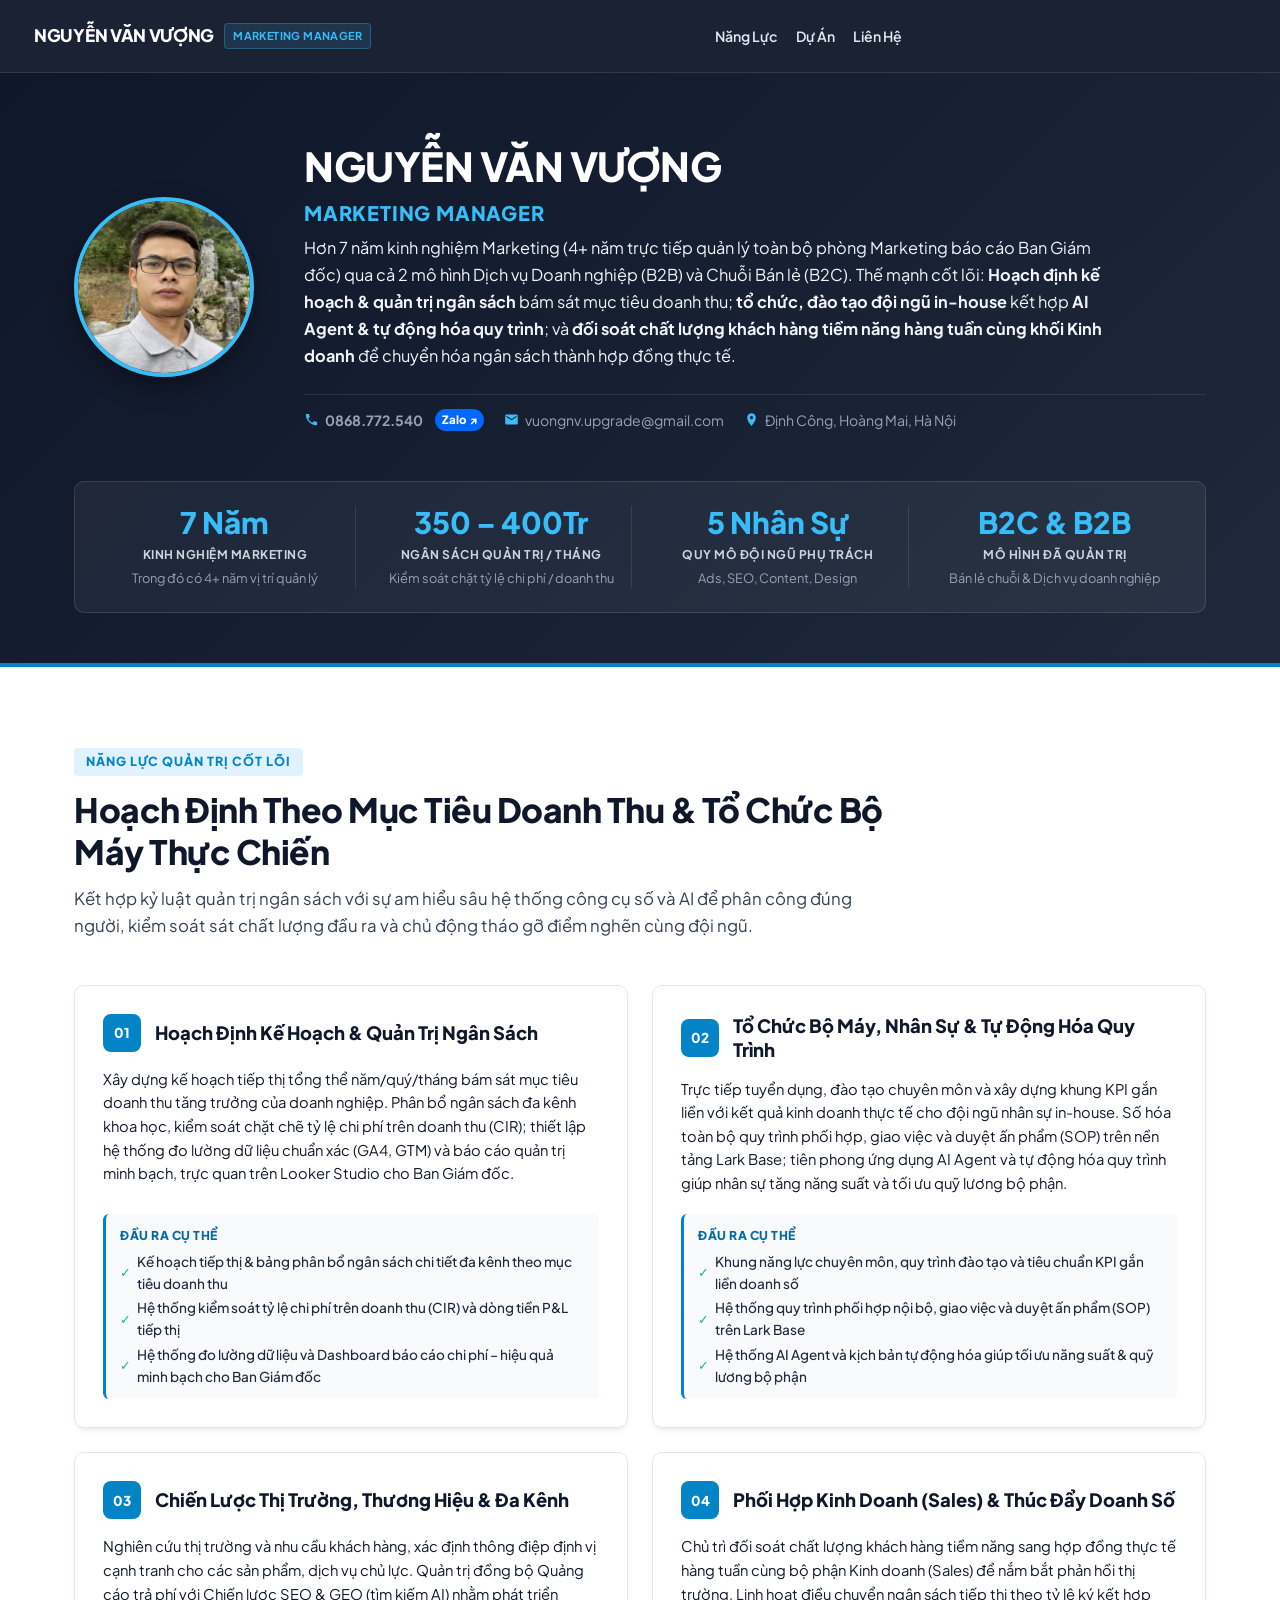
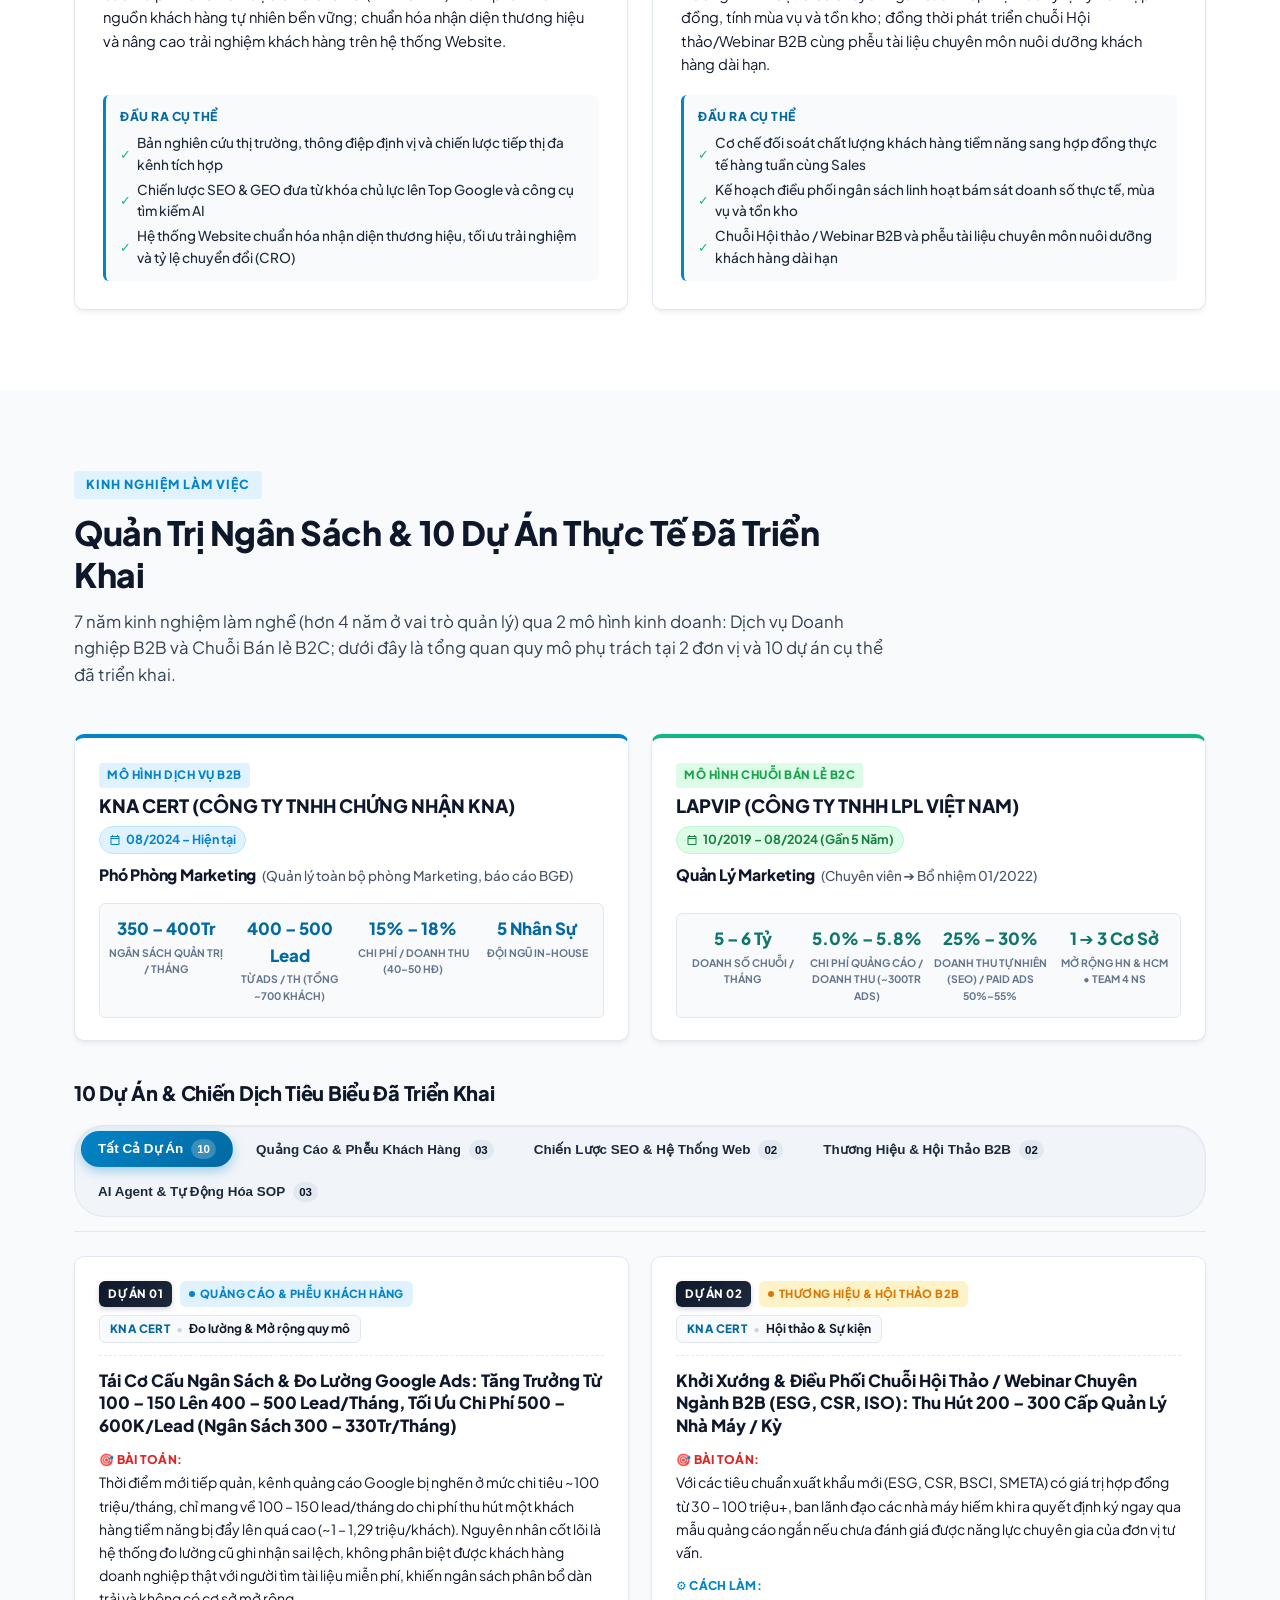
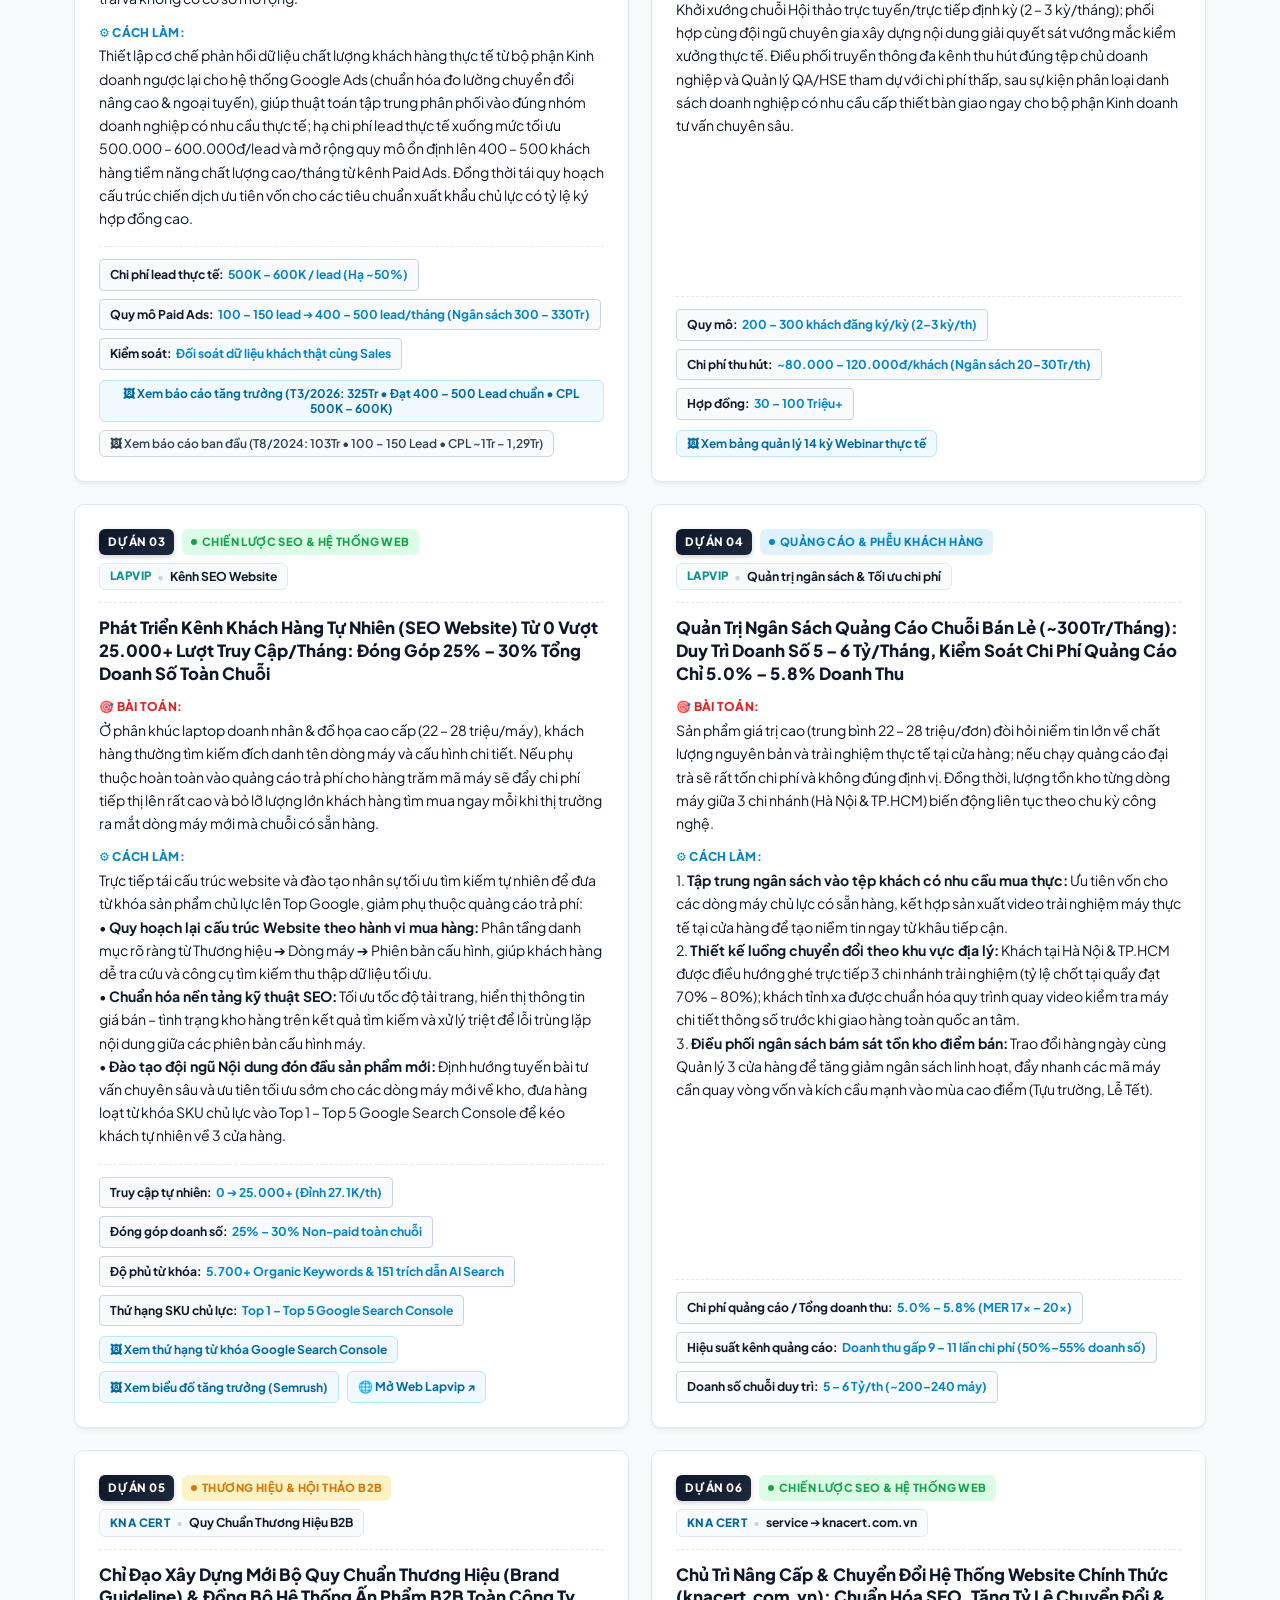
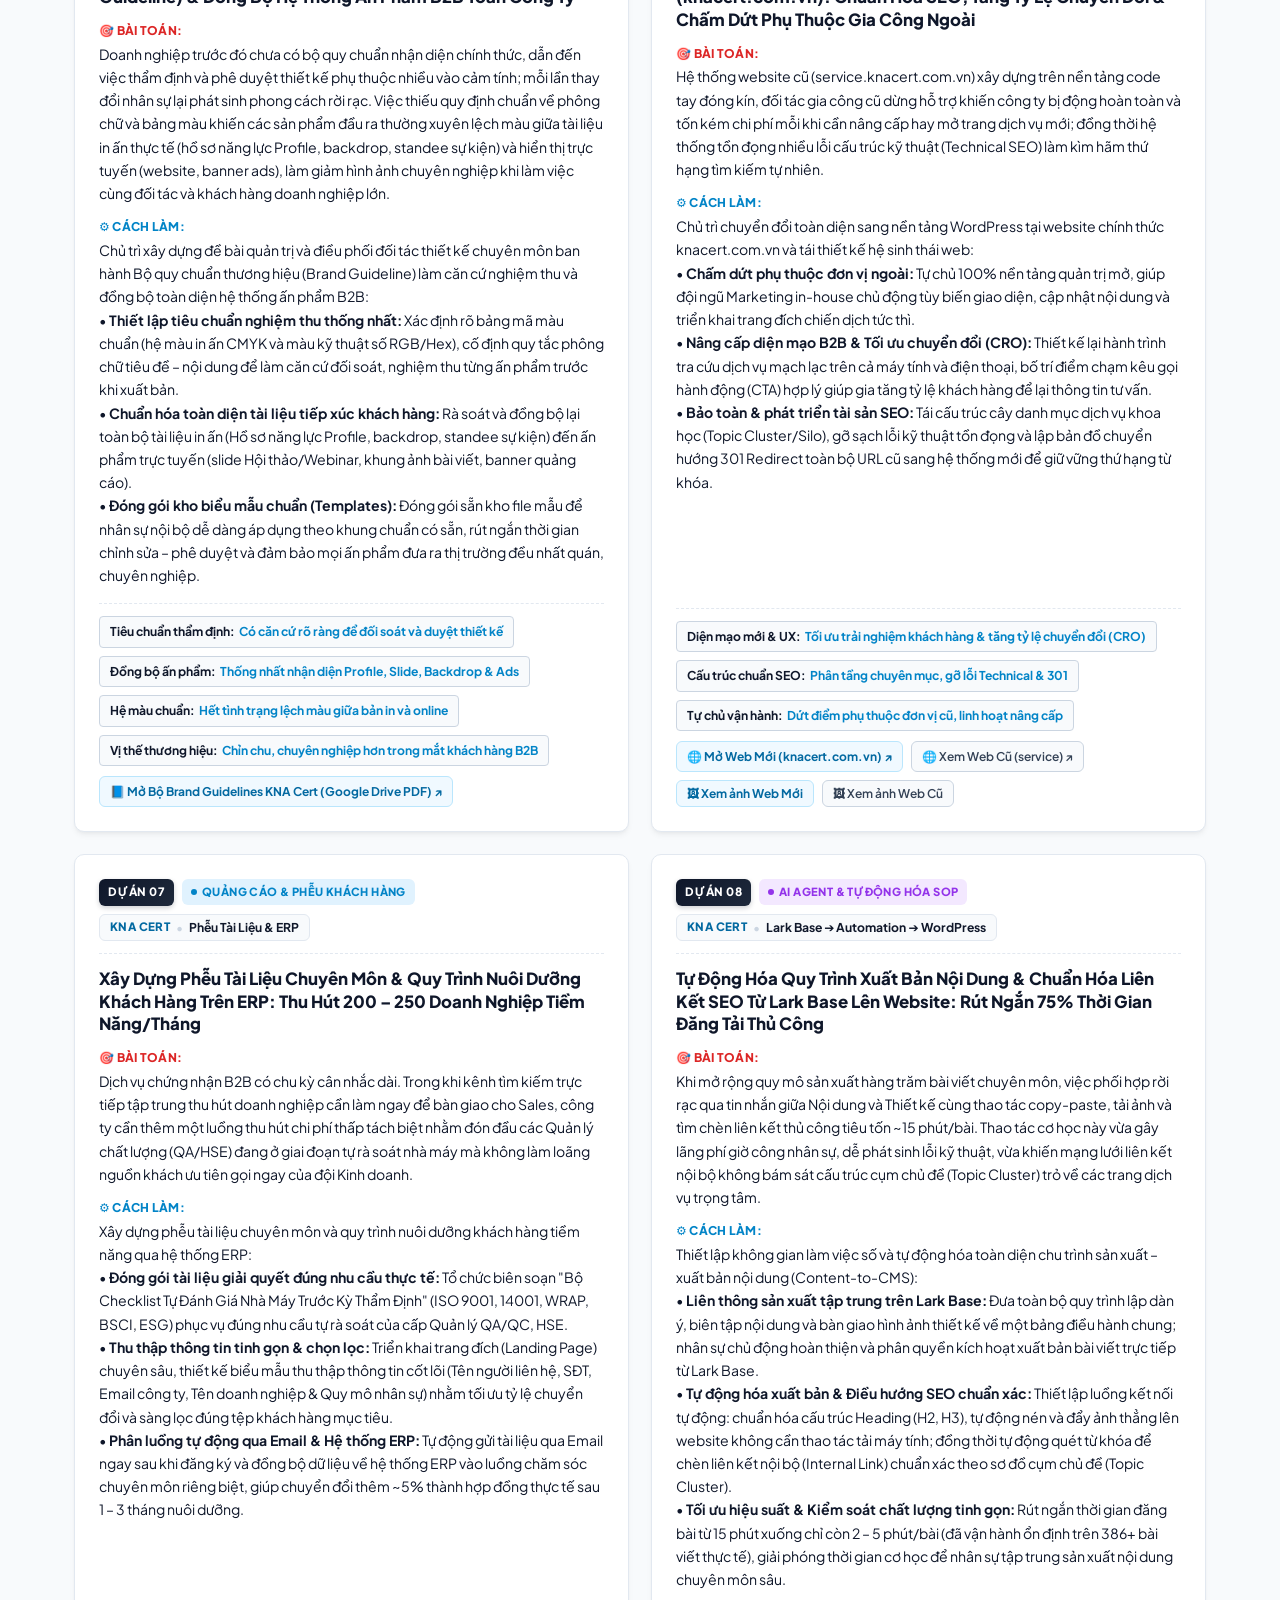
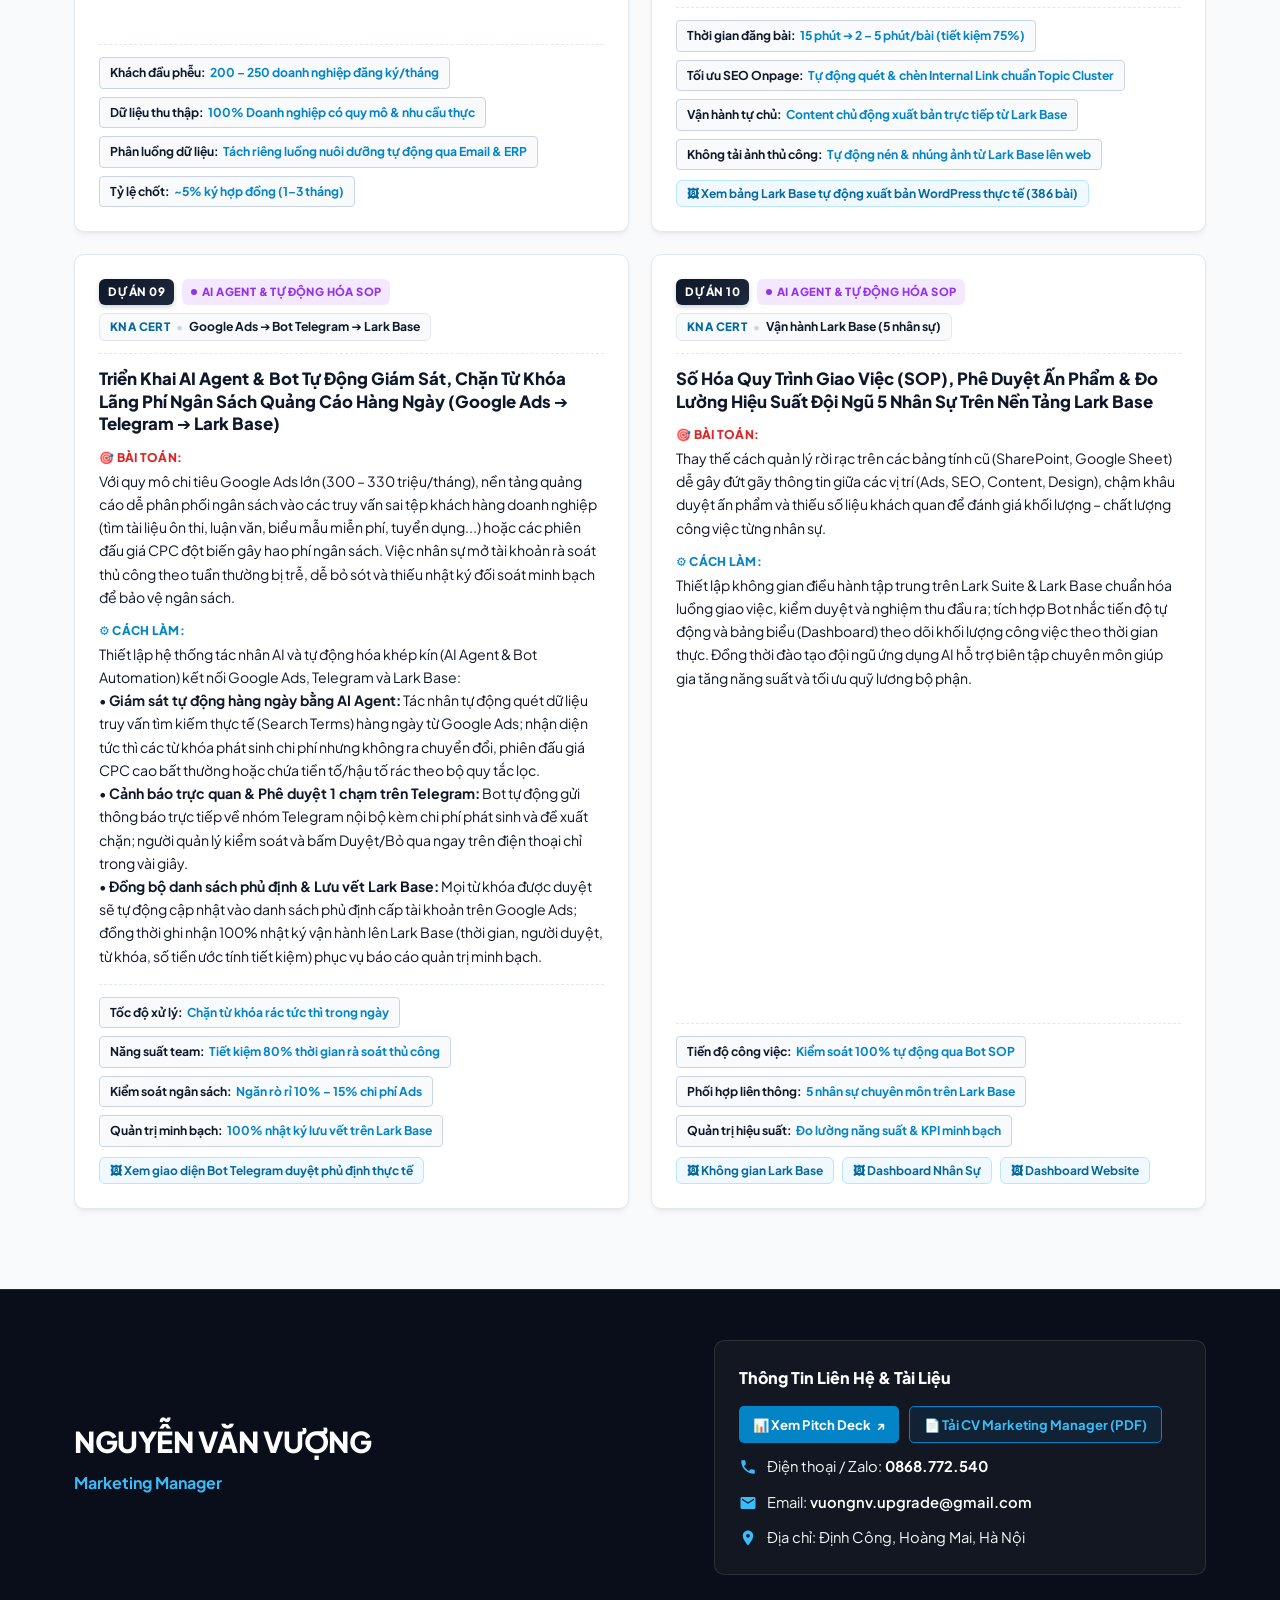
==== index.html @ a3417c71 "refactor: tinh gon 2 the doanh nghiep KNA va LAPVIP, chi giu lai cac chi so P&L noi bat" ====
<!DOCTYPE html>
<html lang="vi">
<head>
    <meta charset="UTF-8">
    <meta name="viewport" content="width=device-width, initial-scale=1.0">
    <title>Nguyễn Văn Vượng - Portfolio Marketing Manager</title>
    <meta name="description" content="Portfolio Marketing Manager Nguyễn Văn Vượng - Hơn 7 năm kinh nghiệm (4+ năm Quản lý báo cáo Ban Giám đốc), chuyên sâu Hoạch định ngân sách 350–400 triệu/tháng bám sát doanh thu, Tổ chức đội ngũ in-house, Chiến lược đa kênh (Quảng cáo, SEO & GEO) và ứng dụng AI Agent & Tự động hóa vận hành.">
    <!-- Open Graph for Zalo / Social sharing -->
    <meta property="og:title" content="Nguyễn Văn Vượng - Marketing Manager">
    <meta property="og:description" content="Hơn 7 năm kinh nghiệm (4+ năm Quản lý báo cáo Ban Giám đốc), chuyên sâu hoạch định ngân sách 350–400 triệu/tháng bám sát doanh thu, tổ chức đội ngũ in-house, chiến lược đa kênh (Quảng cáo, SEO & GEO) và ứng dụng AI Agent & Tự động hóa vận hành.">
    <meta property="og:type" content="website">
    <meta property="og:url" content="https://vuong974.github.io/portfolio/">
    <meta property="og:image" content="https://vuong974.github.io/portfolio/assets/avatar.jpg">
    <link rel="stylesheet" href="styles.css">
</head>
<body>

    <!-- 0. STICKY NAVBAR -->
    <nav class="navbar">
        <div class="container">
            <div class="nav-brand">
                <a href="#hero" class="brand-name">Nguyễn Văn Vượng</a>
                <span class="brand-badge">Marketing Manager</span>
            </div>

            <ul class="nav-menu" id="navMenu">
                <li><a href="#nang-luc" class="nav-link">Năng Lực</a></li>
                <li><a href="#du-an" class="nav-link">Dự Án</a></li>
                <li><a href="#lien-he" class="nav-link">Liên Hệ</a></li>
            </ul>

            <div class="nav-actions">
                <button class="mobile-toggle" id="mobileToggle" aria-label="Menu">
                    <span>☰</span>
                </button>
            </div>
        </div>
    </nav>

    <!-- 1. HERO & METRICS -->
    <section class="hero" id="hero">
        <div class="container">
            <div class="hero-content">
                <div class="hero-avatar-box">
                    <img src="assets/avatar.jpg" alt="Nguyễn Văn Vượng" class="hero-avatar">
                </div>

                <div class="hero-text">
                    <h1>NGUYỄN VĂN VƯỢNG</h1>
                    <div class="hero-role">Marketing Manager</div>
                    <p class="hero-desc">
                        Hơn 7 năm kinh nghiệm Marketing (4+ năm trực tiếp quản lý toàn bộ phòng Marketing báo cáo Ban Giám đốc) qua cả 2 mô hình Dịch vụ Doanh nghiệp (B2B) và Chuỗi Bán lẻ (B2C). Thế mạnh cốt lõi: <strong>Hoạch định kế hoạch &amp; quản trị ngân sách</strong> bám sát mục tiêu doanh thu; <strong>tổ chức, đào tạo đội ngũ in-house</strong> kết hợp <strong>AI Agent &amp; tự động hóa quy trình</strong>; và <strong>đối soát chất lượng khách hàng tiềm năng hàng tuần cùng khối Kinh doanh</strong> để chuyển hóa ngân sách thành hợp đồng thực tế.
                    </p>


                    <div class="hero-contact-inline">
                        <div class="hero-contact-item">
                            <svg viewBox="0 0 24 24"><path d="M6.62 10.79c1.44 2.83 3.76 5.14 6.59 6.59l2.2-2.2c.27-.27.67-.36 1.02-.24 1.12.37 2.33.57 3.57.57.55 0 1 .45 1 1V20c0 .55-.45 1-1 1-9.39 0-17-7.61-17-17 0-.55.45-1 1-1h3.5c.55 0 1 .45 1 1 0 1.25.2 2.45.57 3.57.11.35.03.74-.25 1.02l-2.2 2.2z"/></svg>
                            <a href="tel:0868772540" style="color:inherit; text-decoration:none;"><strong>0868.772.540</strong></a>
                            <a href="https://zalo.me/0868772540" target="_blank" class="zalo-pill">Zalo ↗</a>
                        </div>
                        <div class="hero-contact-item">
                            <svg viewBox="0 0 24 24"><path d="M20 4H4c-1.1 0-1.99.9-1.99 2L2 18c0 1.1.9 2 2 2h16c1.1 0 2-.9 2-2V6c0-1.1-.9-2-2-2zm0 4l-8 5-8-5V6l8 5 8-5v2z"/></svg>
                            <a href="mailto:vuongnv.upgrade@gmail.com" style="color:inherit; text-decoration:none;">vuongnv.upgrade@gmail.com</a>
                        </div>
                        <div class="hero-contact-item">
                            <svg viewBox="0 0 24 24"><path d="M12 2C8.13 2 5 5.13 5 9c0 5.25 7 13 7 13s7-7.75 7-13c0-3.87-3.13-7-7-7zm0 9.5c-1.38 0-2.5-1.12-2.5-2.5s1.12-2.5 2.5-2.5 2.5 1.12 2.5 2.5-1.12 2.5-2.5 2.5z"/></svg>
                            <span>Định Công, Hoàng Mai, Hà Nội</span>
                        </div>
                    </div>
                </div>
            </div>

            <!-- METRICS BANNER -->
            <div class="metrics-banner">
                <div class="metric-card">
                    <div class="metric-number">7 Năm</div>
                    <div class="metric-label">Kinh Nghiệm Marketing</div>
                    <div class="metric-desc">Trong đó có 4+ năm vị trí quản lý</div>
                </div>
                <div class="metric-card">
                    <div class="metric-number">350 – 400Tr</div>
                    <div class="metric-label">Ngân Sách Quản Trị / Tháng</div>
                    <div class="metric-desc">Kiểm soát chặt tỷ lệ chi phí / doanh thu</div>
                </div>
                <div class="metric-card">
                    <div class="metric-number">5 Nhân Sự</div>
                    <div class="metric-label">Quy Mô Đội Ngũ Phụ Trách</div>
                    <div class="metric-desc">Ads, SEO, Content, Design</div>
                </div>
                <div class="metric-card">
                    <div class="metric-number">B2C & B2B</div>
                    <div class="metric-label">Mô Hình Đã Quản Trị</div>
                    <div class="metric-desc">Bán lẻ chuỗi & Dịch vụ doanh nghiệp</div>
                </div>
            </div>
        </div>
    </section>

<!-- 2. NĂNG LỰC QUẢN TRỊ CỐT LÕI -->
    <section class="section section-white" id="nang-luc">
        <div class="container">
            <div class="section-header text-left">
                <span class="section-tag">Năng Lực Quản Trị Cốt Lõi</span>
                <h2 class="section-title">Hoạch Định Theo Mục Tiêu Doanh Thu &amp; Tổ Chức Bộ Máy Thực Chiến</h2>
                <p class="section-subtitle">
                    Kết hợp kỷ luật quản trị ngân sách với sự am hiểu sâu hệ thống công cụ số và AI để phân công đúng người, kiểm soát sát chất lượng đầu ra và chủ động tháo gỡ điểm nghẽn cùng đội ngũ.
                </p>
            </div>

            <div class="skills-grid">
                <!-- Card 01 -->
                <div class="skill-card">
                    <div class="skill-card-header">
                        <div class="skill-card-badge">01</div>
                        <div class="skill-card-title">Hoạch Định Kế Hoạch &amp; Quản Trị Ngân Sách</div>
                    </div>
                    <div class="skill-card-body">
                        Xây dựng kế hoạch tiếp thị tổng thể năm/quý/tháng bám sát mục tiêu doanh thu tăng trưởng của doanh nghiệp. Phân bổ ngân sách đa kênh khoa học, kiểm soát chặt chẽ tỷ lệ chi phí trên doanh thu (CIR); thiết lập hệ thống đo lường dữ liệu chuẩn xác (GA4, GTM) và báo cáo quản trị minh bạch, trực quan trên Looker Studio cho Ban Giám đốc.
                    </div>
                    <div class="skill-deliverables">
                        <div class="skill-deliv-title">Đầu ra cụ thể</div>
                        <ul class="skill-deliv-items">
                            <li>Kế hoạch tiếp thị &amp; bảng phân bổ ngân sách chi tiết đa kênh theo mục tiêu doanh thu</li>
                            <li>Hệ thống kiểm soát tỷ lệ chi phí trên doanh thu (CIR) và dòng tiền P&amp;L tiếp thị</li>
                            <li>Hệ thống đo lường dữ liệu và Dashboard báo cáo chi phí – hiệu quả minh bạch cho Ban Giám đốc</li>
                        </ul>
                    </div>
                </div>

                <!-- Card 02 -->
                <div class="skill-card">
                    <div class="skill-card-header">
                        <div class="skill-card-badge">02</div>
                        <div class="skill-card-title">Tổ Chức Bộ Máy, Nhân Sự &amp; Tự Động Hóa Quy Trình</div>
                    </div>
                    <div class="skill-card-body">
                        Trực tiếp tuyển dụng, đào tạo chuyên môn và xây dựng khung KPI gắn liền với kết quả kinh doanh thực tế cho đội ngũ nhân sự in-house. Số hóa toàn bộ quy trình phối hợp, giao việc và duyệt ấn phẩm (SOP) trên nền tảng Lark Base; tiên phong ứng dụng AI Agent và tự động hóa quy trình giúp nhân sự tăng năng suất và tối ưu quỹ lương bộ phận.
                    </div>
                    <div class="skill-deliverables">
                        <div class="skill-deliv-title">Đầu ra cụ thể</div>
                        <ul class="skill-deliv-items">
                            <li>Khung năng lực chuyên môn, quy trình đào tạo và tiêu chuẩn KPI gắn liền doanh số</li>
                            <li>Hệ thống quy trình phối hợp nội bộ, giao việc và duyệt ấn phẩm (SOP) trên Lark Base</li>
                            <li>Hệ thống AI Agent và kịch bản tự động hóa giúp tối ưu năng suất &amp; quỹ lương bộ phận</li>
                        </ul>
                    </div>
                </div>

                <!-- Card 03 -->
                <div class="skill-card">
                    <div class="skill-card-header">
                        <div class="skill-card-badge">03</div>
                        <div class="skill-card-title">Chiến Lược Thị Trường, Thương Hiệu &amp; Đa Kênh</div>
                    </div>
                    <div class="skill-card-body">
                        Nghiên cứu thị trường và nhu cầu khách hàng, xác định thông điệp định vị cạnh tranh cho các sản phẩm, dịch vụ chủ lực. Quản trị đồng bộ Quảng cáo trả phí với Chiến lược SEO &amp; GEO (tìm kiếm AI) nhằm phát triển nguồn khách hàng tự nhiên bền vững; chuẩn hóa nhận diện thương hiệu và nâng cao trải nghiệm khách hàng trên hệ thống Website.
                    </div>
                    <div class="skill-deliverables">
                        <div class="skill-deliv-title">Đầu ra cụ thể</div>
                        <ul class="skill-deliv-items">
                            <li>Bản nghiên cứu thị trường, thông điệp định vị và chiến lược tiếp thị đa kênh tích hợp</li>
                            <li>Chiến lược SEO &amp; GEO đưa từ khóa chủ lực lên Top Google và công cụ tìm kiếm AI</li>
                            <li>Hệ thống Website chuẩn hóa nhận diện thương hiệu, tối ưu trải nghiệm và tỷ lệ chuyển đổi (CRO)</li>
                        </ul>
                    </div>
                </div>

                <!-- Card 04 -->
                <div class="skill-card">
                    <div class="skill-card-header">
                        <div class="skill-card-badge">04</div>
                        <div class="skill-card-title">Phối Hợp Kinh Doanh (Sales) &amp; Thúc Đẩy Doanh Số</div>
                    </div>
                    <div class="skill-card-body">
                        Chủ trì đối soát chất lượng khách hàng tiềm năng sang hợp đồng thực tế hàng tuần cùng bộ phận Kinh doanh (Sales) để nắm bắt phản hồi thị trường. Linh hoạt điều chuyển ngân sách tiếp thị theo tỷ lệ ký kết hợp đồng, tính mùa vụ và tồn kho; đồng thời phát triển chuỗi Hội thảo/Webinar B2B cùng phễu tài liệu chuyên môn nuôi dưỡng khách hàng dài hạn.
                    </div>
                    <div class="skill-deliverables">
                        <div class="skill-deliv-title">Đầu ra cụ thể</div>
                        <ul class="skill-deliv-items">
                            <li>Cơ chế đối soát chất lượng khách hàng tiềm năng sang hợp đồng thực tế hàng tuần cùng Sales</li>
                            <li>Kế hoạch điều phối ngân sách linh hoạt bám sát doanh số thực tế, mùa vụ và tồn kho</li>
                            <li>Chuỗi Hội thảo / Webinar B2B và phễu tài liệu chuyên môn nuôi dưỡng khách hàng dài hạn</li>
                        </ul>
                    </div>
                </div>
            </div>
        </div>
    </section>

    <!-- 3. QUẢN TRỊ NGÂN SÁCH & 10 DỰ ÁN THỰC TẾ ĐÃ TRIỂN KHAI -->
    <section class="section" id="du-an">
        <div class="container">
            <div class="section-header">
                <span class="section-tag">Kinh Nghiệm Làm Việc</span>
                <h2 class="section-title">Quản Trị Ngân Sách & 10 Dự Án Thực Tế Đã Triển Khai</h2>
                <p class="section-subtitle">
                    7 năm kinh nghiệm làm nghề (hơn 4 năm ở vai trò quản lý) qua 2 mô hình kinh doanh: Dịch vụ Doanh nghiệp B2B và Chuỗi Bán lẻ B2C; dưới đây là tổng quan quy mô phụ trách tại 2 đơn vị và 10 dự án cụ thể đã triển khai.
                </p>
            </div>

            <!-- ================= LỚP 1: TỔNG QUAN 2 DOANH NGHIỆP ================= -->
            <div class="company-overview-grid">
<!-- THẺ CÔNG TY 1: KNA CERT -->
                <div class="company-card">
                    <div class="company-card-header">
                        <span class="company-badge">Mô hình Dịch vụ B2B</span>
                        <h3 class="company-name">KNA CERT (CÔNG TY TNHH CHỨNG NHẬN KNA)</h3>
                        <div class="company-role-bar">
                            <span class="company-time-badge">
                                <svg viewBox="0 0 24 24" fill="currentColor"><path d="M19 4h-1V2h-2v2H8V2H6v2H5c-1.11 0-1.99.9-1.99 2L3 20a2 2 0 002 2h14c1.1 0 2-.9 2-2V6c0-1.1-.9-2-2-2zm0 16H5V10h14v10zm0-12H5V6h14v2z"/></svg>
                                08/2024 – Hiện tại
                            </span>
                            <div class="company-role-info">
                                <span class="company-role-title">Phó Phòng Marketing</span>
                                <span class="company-role-note">(Quản lý toàn bộ phòng Marketing, báo cáo BGĐ)</span>
                            </div>
                        </div>
                    </div>
                    <div class="company-pnl-grid">
                        <div class="company-pnl-box">
                            <div class="company-pnl-val">350 – 400Tr</div>
                            <div class="company-pnl-lbl">Ngân Sách Quản Trị / Tháng</div>
                        </div>
                        <div class="company-pnl-box">
                            <div class="company-pnl-val">400 – 500 Lead</div>
                            <div class="company-pnl-lbl">Từ Ads / Th (Tổng ~700 Khách)</div>
                        </div>
                        <div class="company-pnl-box">
                            <div class="company-pnl-val">15% – 18%</div>
                            <div class="company-pnl-lbl">Chi Phí / Doanh Thu (40–50 HĐ)</div>
                        </div>
                        <div class="company-pnl-box">
                            <div class="company-pnl-val">5 Nhân Sự</div>
                            <div class="company-pnl-lbl">Đội Ngũ In-house</div>
                        </div>
                    </div>
                </div>

<!-- THẺ CÔNG TY 2: LAPVIP -->
                <div class="company-card">
                    <div class="company-card-header">
                        <span class="company-badge green">Mô hình Chuỗi Bán Lẻ B2C</span>
                        <h3 class="company-name">LAPVIP (CÔNG TY TNHH LPL VIỆT NAM)</h3>
                        <div class="company-role-bar">
                            <span class="company-time-badge green">
                                <svg viewBox="0 0 24 24" fill="currentColor"><path d="M19 4h-1V2h-2v2H8V2H6v2H5c-1.11 0-1.99.9-1.99 2L3 20a2 2 0 002 2h14c1.1 0 2-.9 2-2V6c0-1.1-.9-2-2-2zm0 16H5V10h14v10zm0-12H5V6h14v2z"/></svg>
                                10/2019 – 08/2024 (Gần 5 Năm)
                            </span>
                            <div class="company-role-info">
                                <span class="company-role-title">Quản Lý Marketing</span>
                                <span class="company-role-note">(Chuyên viên ➔ Bổ nhiệm 01/2022)</span>
                            </div>
                        </div>
                    </div>
                    <div class="company-pnl-grid">
                        <div class="company-pnl-box">
                            <div class="company-pnl-val">5 – 6 Tỷ</div>
                            <div class="company-pnl-lbl">Doanh Số Chuỗi / Tháng</div>
                        </div>
                        <div class="company-pnl-box">
                            <div class="company-pnl-val">5.0% – 5.8%</div>
                            <div class="company-pnl-lbl">Chi Phí Quảng Cáo / Doanh Thu (~300Tr Ads)</div>
                        </div>
                        <div class="company-pnl-box">
                            <div class="company-pnl-val">25% – 30%</div>
                            <div class="company-pnl-lbl">Doanh Thu Tự Nhiên (SEO) / Paid Ads 50%–55%</div>
                        </div>
                        <div class="company-pnl-box">
                            <div class="company-pnl-val">1 ➔ 3 Cơ Sở</div>
                            <div class="company-pnl-lbl">Mở Rộng HN &amp; HCM • Team 4 NS</div>
                        </div>
                    </div>
                </div>
                        </div>

            <!-- ================= LỚP 2: DANH MỤC 10 DỰ ÁN THỰC TẾ ================= -->
            <div class="projects-container">
<div class="projects-header-bar">
                    <h3 class="projects-subheading">10 Dự Án &amp; Chiến Dịch Tiêu Biểu Đã Triển Khai</h3>
                    <div class="project-filters">
                        <button class="proj-filter-btn active" data-filter="all">
                            <span class="filter-label">Tất Cả Dự Án</span>
                            <span class="filter-count">10</span>
                        </button>
                        <button class="proj-filter-btn" data-filter="paid-ads">
                            <span class="filter-label">Quảng Cáo &amp; Phễu Khách Hàng</span>
                            <span class="filter-count">03</span>
                        </button>
                        <button class="proj-filter-btn" data-filter="seo-geo">
                            <span class="filter-label">Chiến Lược SEO &amp; Hệ Thống Web</span>
                            <span class="filter-count">02</span>
                        </button>
                        <button class="proj-filter-btn" data-filter="brand-events">
                            <span class="filter-label">Thương Hiệu &amp; Hội Thảo B2B</span>
                            <span class="filter-count">02</span>
                        </button>
                        <button class="proj-filter-btn" data-filter="martech-ai">
                            <span class="filter-label">AI Agent &amp; Tự Động Hóa SOP</span>
                            <span class="filter-count">03</span>
                        </button>
                    </div>
                </div>

                <div class="projects-grid">
                    <!-- DỰ ÁN 01 -->
                    <!-- DỰ ÁN 01 -->
                    <div class="project-card" data-category="paid-ads">
                        <div>
                            <div class="project-meta-row">
                                <div class="project-meta-left">
                                    <span class="project-num-badge">DỰ ÁN 01</span>
                                    <span class="project-category-pill pill-paid">Quảng Cáo &amp; Phễu Khách Hàng</span>
                                </div>
                                <div class="project-scope-badge">
                                    <span class="scope-company company-kna">KNA CERT</span>
                                    <span class="scope-divider">•</span>
                                    <span class="scope-desc">Đo lường &amp; Mở rộng quy mô</span>
                                </div>
                            </div>
                            <div class="project-title">Tái Cơ Cấu Ngân Sách &amp; Đo Lường Google Ads: Tăng Trưởng Từ 100 – 150 Lên 400 – 500 Lead/Tháng, Tối Ưu Chi Phí 500 – 600K/Lead (Ngân Sách 300 – 330Tr/Tháng)</div>
                            <div class="project-body-blocks">
                                <div class="project-block-item">
                                    <span class="project-block-label ch">🎯 Bài toán:</span>
                                    <span>Thời điểm mới tiếp quản, kênh quảng cáo Google bị nghẽn ở mức chi tiêu ~100 triệu/tháng, chỉ mang về 100 – 150 lead/tháng do chi phí thu hút một khách hàng tiềm năng bị đẩy lên quá cao (~1 – 1,29 triệu/khách). Nguyên nhân cốt lõi là hệ thống đo lường cũ ghi nhận sai lệch, không phân biệt được khách hàng doanh nghiệp thật với người tìm tài liệu miễn phí, khiến ngân sách phân bổ dàn trải và không có cơ sở mở rộng.</span>
                                </div>
                                <div class="project-block-item">
                                    <span class="project-block-label ac">⚙️ Cách làm:</span>
                                    <span>Thiết lập cơ chế phản hồi dữ liệu chất lượng khách hàng thực tế từ bộ phận Kinh doanh ngược lại cho hệ thống Google Ads (chuẩn hóa đo lường chuyển đổi nâng cao &amp; ngoại tuyến), giúp thuật toán tập trung phân phối vào đúng nhóm doanh nghiệp có nhu cầu thực tế; hạ chi phí lead thực tế xuống mức tối ưu 500.000 – 600.000đ/lead và mở rộng quy mô ổn định lên 400 – 500 khách hàng tiềm năng chất lượng cao/tháng từ kênh Paid Ads. Đồng thời tái quy hoạch cấu trúc chiến dịch ưu tiên vốn cho các tiêu chuẩn xuất khẩu chủ lực có tỷ lệ ký hợp đồng cao.</span>
                                </div>
                            </div>
                        </div>
                        <div>
                            <div class="project-metrics-row">
                                <div class="proj-metric-chip">Chi phí lead thực tế: <strong>500K – 600K / lead (Hạ ~50%)</strong></div>
                                <div class="proj-metric-chip">Quy mô Paid Ads: <strong>100 – 150 lead ➔ 400 – 500 lead/tháng (Ngân sách 300 – 330Tr)</strong></div>
                                <div class="proj-metric-chip">Kiểm soát: <strong>Đối soát dữ liệu khách thật cùng Sales</strong></div>
                            </div>
                            <div class="project-proof-row">
                                <button type="button" class="proj-proof-btn" data-lightbox-src="assets/google-ads-kna-after.png" data-lightbox-caption="Báo cáo Google Ads KNA Cert sau tối ưu (Tháng 3/2026): Chi tiêu 325 Tr đ, mang lại 400 – 500 lead chất lượng cao đã đối soát cùng Sales, chi phí lead thực tế tối ưu 500.000 – 600.000 đ">
                                    🖼 Xem báo cáo tăng trưởng (T3/2026: 325Tr • Đạt 400 – 500 Lead chuẩn • CPL 500K – 600K)
                                </button>
                                <button type="button" class="proj-proof-btn" data-lightbox-src="assets/google-ads-kna-before.png" data-lightbox-caption="Báo cáo Google Ads KNA Cert thời điểm tiếp quản (Tháng 8/2024): Chi tiêu 103 Tr đ, chỉ đạt 100 – 150 lead/tháng, CPL bị đẩy lên ~1 – 1,29 Tr đ" style="background:#f8fafc; border-color:#cbd5e1; color:#334155; font-weight:600;">
                                    🖼 Xem báo cáo ban đầu (T8/2024: 103Tr • 100 – 150 Lead • CPL ~1Tr – 1,29Tr)
                                </button>
                            </div>
                        </div>
                    </div>

                    <!-- DỰ ÁN 02 -->
                    <!-- DỰ ÁN 02 -->
                                        <div class="project-card" data-category="brand-events">
                                            <div>
                                                <div class="project-meta-row">
                                                    <div class="project-meta-left">
                                                        <span class="project-num-badge">DỰ ÁN 02</span>
                                                        <span class="project-category-pill pill-brand">Thương Hiệu &amp; Hội Thảo B2B</span>
                                                    </div>
                                                    <div class="project-scope-badge">
                                                        <span class="scope-company company-kna">KNA CERT</span>
                                                        <span class="scope-divider">•</span>
                                                        <span class="scope-desc">Hội thảo &amp; Sự kiện</span>
                                                    </div>
                                                </div>
                                                <div class="project-title">Khởi Xướng &amp; Điều Phối Chuỗi Hội Thảo / Webinar Chuyên Ngành B2B (ESG, CSR, ISO): Thu Hút 200 – 300 Cấp Quản Lý Nhà Máy / Kỳ</div>
                                                <div class="project-body-blocks">
                                                    <div class="project-block-item">
                                                        <span class="project-block-label ch">🎯 Bài toán:</span>
                                                        <span>Với các tiêu chuẩn xuất khẩu mới (ESG, CSR, BSCI, SMETA) có giá trị hợp đồng từ 30 – 100 triệu+, ban lãnh đạo các nhà máy hiếm khi ra quyết định ký ngay qua mẫu quảng cáo ngắn nếu chưa đánh giá được năng lực chuyên gia của đơn vị tư vấn.</span>
                                                    </div>
                                                    <div class="project-block-item">
                                                        <span class="project-block-label ac">⚙️ Cách làm:</span>
                                                        <span>Khởi xướng chuỗi Hội thảo trực tuyến/trực tiếp định kỳ (2 – 3 kỳ/tháng); phối hợp cùng đội ngũ chuyên gia xây dựng nội dung giải quyết sát vướng mắc kiểm xưởng thực tế. Điều phối truyền thông đa kênh thu hút đúng tệp chủ doanh nghiệp và Quản lý QA/HSE tham dự với chi phí thấp, sau sự kiện phân loại danh sách doanh nghiệp có nhu cầu cấp thiết bàn giao ngay cho bộ phận Kinh doanh tư vấn chuyên sâu.</span>
                                                    </div>
                                                </div>
                                            </div>
                                            <div>
                                                <div class="project-metrics-row">
                                                    <div class="proj-metric-chip">Quy mô: <strong>200 – 300 khách đăng ký/kỳ (2–3 kỳ/th)</strong></div>
                                                    <div class="proj-metric-chip">Chi phí thu hút: <strong>~80.000 – 120.000đ/khách (Ngân sách 20–30Tr/th)</strong></div>
                                                    <div class="proj-metric-chip">Hợp đồng: <strong>30 – 100 Triệu+</strong></div>
                                                </div>
                                                <div class="project-proof-row">
                                                    <button type="button" class="proj-proof-btn" data-lightbox-src="assets/lark-workspace-webinar.png" data-lightbox-caption="Bảng quản lý 14 kỳ Webinar B2B thực tế trên Lark Base (Webinar Master)">
                                                        🖼 Xem bảng quản lý 14 kỳ Webinar thực tế
                                                    </button>
                                                </div>
                                            </div>
                                        </div>

                    <!-- DỰ ÁN 03 -->
                    <!-- DỰ ÁN 03 -->
                                        <div class="project-card" data-category="seo-geo">
                                            <div>
                                                <div class="project-meta-row">
                                                    <div class="project-meta-left">
                                                        <span class="project-num-badge">DỰ ÁN 03</span>
                                                        <span class="project-category-pill pill-seo">Chiến Lược SEO &amp; Hệ Thống Web</span>
                                                    </div>
                                                    <div class="project-scope-badge">
                                                        <span class="scope-company company-lapvip">LAPVIP</span>
                                                        <span class="scope-divider">•</span>
                                                        <span class="scope-desc">Kênh SEO Website</span>
                                                    </div>
                                                </div>
                                                <div class="project-title">Phát Triển Kênh Khách Hàng Tự Nhiên (SEO Website) Từ 0 Vượt 25.000+ Lượt Truy Cập/Tháng: Đóng Góp 25% – 30% Tổng Doanh Số Toàn Chuỗi</div>
                                                <div class="project-body-blocks">
                                                    <div class="project-block-item">
                                                        <span class="project-block-label ch">🎯 Bài toán:</span>
                                                        <span>Ở phân khúc laptop doanh nhân &amp; đồ họa cao cấp (22 – 28 triệu/máy), khách hàng thường tìm kiếm đích danh tên dòng máy và cấu hình chi tiết. Nếu phụ thuộc hoàn toàn vào quảng cáo trả phí cho hàng trăm mã máy sẽ đẩy chi phí tiếp thị lên rất cao và bỏ lỡ lượng lớn khách hàng tìm mua ngay mỗi khi thị trường ra mắt dòng máy mới mà chuỗi có sẵn hàng.</span>
                                                    </div>
                                                    <div class="project-block-item">
                                                        <span class="project-block-label ac">⚙️ Cách làm:</span>
                                                        <span>Trực tiếp tái cấu trúc website và đào tạo nhân sự tối ưu tìm kiếm tự nhiên để đưa từ khóa sản phẩm chủ lực lên Top Google, giảm phụ thuộc quảng cáo trả phí:
                                                        <br>• <strong>Quy hoạch lại cấu trúc Website theo hành vi mua hàng:</strong> Phân tầng danh mục rõ ràng từ Thương hiệu ➔ Dòng máy ➔ Phiên bản cấu hình, giúp khách hàng dễ tra cứu và công cụ tìm kiếm thu thập dữ liệu tối ưu.
                                                        <br>• <strong>Chuẩn hóa nền tảng kỹ thuật SEO:</strong> Tối ưu tốc độ tải trang, hiển thị thông tin giá bán – tình trạng kho hàng trên kết quả tìm kiếm và xử lý triệt để lỗi trùng lặp nội dung giữa các phiên bản cấu hình máy.
                                                        <br>• <strong>Đào tạo đội ngũ Nội dung đón đầu sản phẩm mới:</strong> Định hướng tuyến bài tư vấn chuyên sâu và ưu tiên tối ưu sớm cho các dòng máy mới về kho, đưa hàng loạt từ khóa SKU chủ lực vào Top 1 – Top 5 Google Search Console để kéo khách tự nhiên về 3 cửa hàng.</span>
                                                    </div>
                                                </div>
                                            </div>
                                            <div>
                                                <div class="project-metrics-row">
                                                    <div class="proj-metric-chip">Truy cập tự nhiên: <strong>0 ➔ 25.000+ (Đỉnh 27.1K/th)</strong></div>
                                                    <div class="proj-metric-chip">Đóng góp doanh số: <strong>25% – 30% Non-paid toàn chuỗi</strong></div>
                                                    <div class="proj-metric-chip">Độ phủ từ khóa: <strong>5.700+ Organic Keywords &amp; 151 trích dẫn AI Search</strong></div>
                                                    <div class="proj-metric-chip">Thứ hạng SKU chủ lực: <strong>Top 1 – Top 5 Google Search Console</strong></div>
                                                </div>
                                                <div class="project-proof-row">
                                                    <button type="button" class="proj-proof-btn" data-lightbox-src="assets/seo-lapvip-gsc.png" data-lightbox-caption="Báo cáo Google Search Console lapvip.vn: Thứ hạng Top 1 Brand Lapvip (9.3K clicks, CTR 74.8%) và Top 1 – Top 5 các dòng máy chủ lực (Razer Blade, Dell Precision, Samsung, Lenovo)">
                                                        🖼 Xem thứ hạng từ khóa Google Search Console
                                                    </button>
                                                    <button type="button" class="proj-proof-btn" data-lightbox-src="assets/seo-lapvip-semrush.png" data-lightbox-caption="Báo cáo Semrush All-time lapvip.vn: Tăng trưởng Organic Traffic từ số 0 lên đỉnh ~27.1K/tháng, 5.700+ từ khóa tự nhiên và 151 lượt trích dẫn AI Search">
                                                        🖼 Xem biểu đồ tăng trưởng (Semrush)
                                                    </button>
                                                    <a href="https://lapvip.vn/" target="_blank" rel="noopener" class="proj-proof-btn">
                                                        🌐 Mở Web Lapvip ↗
                                                    </a>
                                                </div>
                                            </div>
                                        </div>

                    <!-- DỰ ÁN 04 -->
                    <div class="project-card" data-category="paid-ads">
                                            <div>
                                                <div class="project-meta-row">
                                                    <div class="project-meta-left">
                                                        <span class="project-num-badge">DỰ ÁN 04</span>
                                                        <span class="project-category-pill pill-paid">Quảng Cáo &amp; Phễu Khách Hàng</span>
                                                    </div>
                                                    <div class="project-scope-badge">
                                                        <span class="scope-company company-lapvip">LAPVIP</span>
                                                        <span class="scope-divider">•</span>
                                                        <span class="scope-desc">Quản trị ngân sách &amp; Tối ưu chi phí</span>
                                                    </div>
                                                </div>
                                                <div class="project-title">Quản Trị Ngân Sách Quảng Cáo Chuỗi Bán Lẻ (~300Tr/Tháng): Duy Trì Doanh Số 5 – 6 Tỷ/Tháng, Kiểm Soát Chi Phí Quảng Cáo Chỉ 5.0% – 5.8% Doanh Thu</div>
                                                <div class="project-body-blocks">
                                                    <div class="project-block-item">
                                                        <span class="project-block-label ch">🎯 Bài toán:</span>
                                                        <span>Sản phẩm giá trị cao (trung bình 22 – 28 triệu/đơn) đòi hỏi niềm tin lớn về chất lượng nguyên bản và trải nghiệm thực tế tại cửa hàng; nếu chạy quảng cáo đại trà sẽ rất tốn chi phí và không đúng định vị. Đồng thời, lượng tồn kho từng dòng máy giữa 3 chi nhánh (Hà Nội &amp; TP.HCM) biến động liên tục theo chu kỳ công nghệ.</span>
                                                    </div>
                                                    <div class="project-block-item">
                                                        <span class="project-block-label ac">⚙️ Cách làm:</span>
                                                        <span>
                                                            1. <strong>Tập trung ngân sách vào tệp khách có nhu cầu mua thực:</strong> Ưu tiên vốn cho các dòng máy chủ lực có sẵn hàng, kết hợp sản xuất video trải nghiệm máy thực tế tại cửa hàng để tạo niềm tin ngay từ khâu tiếp cận.<br>
                                                            2. <strong>Thiết kế luồng chuyển đổi theo khu vực địa lý:</strong> Khách tại Hà Nội &amp; TP.HCM được điều hướng ghé trực tiếp 3 chi nhánh trải nghiệm (tỷ lệ chốt tại quầy đạt 70% – 80%); khách tỉnh xa được chuẩn hóa quy trình quay video kiểm tra máy chi tiết thông số trước khi giao hàng toàn quốc an tâm.<br>
                                                            3. <strong>Điều phối ngân sách bám sát tồn kho điểm bán:</strong> Trao đổi hàng ngày cùng Quản lý 3 cửa hàng để tăng giảm ngân sách linh hoạt, đẩy nhanh các mã máy cần quay vòng vốn và kích cầu mạnh vào mùa cao điểm (Tựu trường, Lễ Tết).
                                                        </span>
                                                    </div>
                                                </div>
                                            </div>
                                            <div class="project-metrics-row">
                                                <div class="proj-metric-chip">Chi phí quảng cáo / Tổng doanh thu: <strong>5.0% – 5.8% (MER 17x – 20x)</strong></div>
                                                <div class="proj-metric-chip">Hiệu suất kênh quảng cáo: <strong>Doanh thu gấp 9 – 11 lần chi phí (50%–55% doanh số)</strong></div>
                                                <div class="proj-metric-chip">Doanh số chuỗi duy trì: <strong>5 – 6 Tỷ/th (~200–240 máy)</strong></div>
                                            </div>
                                        </div>

                    <!-- DỰ ÁN 05 -->
                    <div class="project-card" data-category="brand-events">
                                            <div>
                                                <div class="project-meta-row">
                                                    <div class="project-meta-left">
                                                        <span class="project-num-badge">DỰ ÁN 05</span>
                                                        <span class="project-category-pill pill-brand">Thương Hiệu &amp; Hội Thảo B2B</span>
                                                    </div>
                                                    <div class="project-scope-badge">
                                                        <span class="scope-company company-kna">KNA CERT</span>
                                                        <span class="scope-divider">•</span>
                                                        <span class="scope-desc">Quy Chuẩn Thương Hiệu B2B</span>
                                                    </div>
                                                </div>
                                                <div class="project-title">Chỉ Đạo Xây Dựng Mới Bộ Quy Chuẩn Thương Hiệu (Brand Guideline) &amp; Đồng Bộ Hệ Thống Ấn Phẩm B2B Toàn Công Ty</div>
                                                <div class="project-body-blocks">
                                                    <div class="project-block-item">
                                                        <span class="project-block-label ch">🎯 Bài toán:</span>
                                                        <span>Doanh nghiệp trước đó chưa có bộ quy chuẩn nhận diện chính thức, dẫn đến việc thẩm định và phê duyệt thiết kế phụ thuộc nhiều vào cảm tính; mỗi lần thay đổi nhân sự lại phát sinh phong cách rời rạc. Việc thiếu quy định chuẩn về phông chữ và bảng màu khiến các sản phẩm đầu ra thường xuyên lệch màu giữa tài liệu in ấn thực tế (hồ sơ năng lực Profile, backdrop, standee sự kiện) và hiển thị trực tuyến (website, banner ads), làm giảm hình ảnh chuyên nghiệp khi làm việc cùng đối tác và khách hàng doanh nghiệp lớn.</span>
                                                    </div>
                                                    <div class="project-block-item">
                                                        <span class="project-block-label ac">⚙️ Cách làm:</span>
                                                        <span>Chủ trì xây dựng đề bài quản trị và điều phối đối tác thiết kế chuyên môn ban hành Bộ quy chuẩn thương hiệu (Brand Guideline) làm căn cứ nghiệm thu và đồng bộ toàn diện hệ thống ấn phẩm B2B:
                                                        <br>• <strong>Thiết lập tiêu chuẩn nghiệm thu thống nhất:</strong> Xác định rõ bảng mã màu chuẩn (hệ màu in ấn CMYK và màu kỹ thuật số RGB/Hex), cố định quy tắc phông chữ tiêu đề – nội dung để làm căn cứ đối soát, nghiệm thu từng ấn phẩm trước khi xuất bản.
                                                        <br>• <strong>Chuẩn hóa toàn diện tài liệu tiếp xúc khách hàng:</strong> Rà soát và đồng bộ lại toàn bộ tài liệu in ấn (Hồ sơ năng lực Profile, backdrop, standee sự kiện) đến ấn phẩm trực tuyến (slide Hội thảo/Webinar, khung ảnh bài viết, banner quảng cáo).
                                                        <br>• <strong>Đóng gói kho biểu mẫu chuẩn (Templates):</strong> Đóng gói sẵn kho file mẫu để nhân sự nội bộ dễ dàng áp dụng theo khung chuẩn có sẵn, rút ngắn thời gian chỉnh sửa – phê duyệt và đảm bảo mọi ấn phẩm đưa ra thị trường đều nhất quán, chuyên nghiệp.</span>
                                                    </div>
                                                </div>
                                            </div>
                                            <div>
                                                <div class="project-metrics-row">
                                                    <div class="proj-metric-chip">Tiêu chuẩn thẩm định: <strong>Có căn cứ rõ ràng để đối soát và duyệt thiết kế</strong></div>
                                                    <div class="proj-metric-chip">Đồng bộ ấn phẩm: <strong>Thống nhất nhận diện Profile, Slide, Backdrop &amp; Ads</strong></div>
                                                    <div class="proj-metric-chip">Hệ màu chuẩn: <strong>Hết tình trạng lệch màu giữa bản in và online</strong></div>
                                                    <div class="proj-metric-chip">Vị thế thương hiệu: <strong>Chỉn chu, chuyên nghiệp hơn trong mắt khách hàng B2B</strong></div>
                                                </div>
                                                <div class="project-proof-row">
                                                    <a href="https://drive.google.com/file/d/1i758-ZRrPiaOScOJ_0ER_gYrpDM1UXJw/view?usp=sharing" target="_blank" rel="noopener" class="proj-proof-btn">
                                                        📘 Mở Bộ Brand Guidelines KNA Cert (Google Drive PDF) ↗
                                                    </a>
                                                </div>
                                            </div>
                                        </div>

                    <!-- DỰ ÁN 06 -->
                    <!-- DỰ ÁN 06 -->
                    <div class="project-card" data-category="seo-geo">
                        <div>
                            <div class="project-meta-row">
                                <div class="project-meta-left">
                                    <span class="project-num-badge">DỰ ÁN 06</span>
                                    <span class="project-category-pill pill-seo">Chiến Lược SEO &amp; Hệ Thống Web</span>
                                </div>
                                <div class="project-scope-badge">
                                    <span class="scope-company company-kna">KNA CERT</span>
                                    <span class="scope-divider">•</span>
                                    <span class="scope-desc">service ➔ knacert.com.vn</span>
                                </div>
                            </div>
                            <div class="project-title">Chủ Trì Nâng Cấp &amp; Chuyển Đổi Hệ Thống Website Chính Thức (knacert.com.vn): Chuẩn Hóa SEO, Tăng Tỷ Lệ Chuyển Đổi &amp; Chấm Dứt Phụ Thuộc Gia Công Ngoài</div>
                            <div class="project-body-blocks">
                                <div class="project-block-item">
                                    <span class="project-block-label ch">🎯 Bài toán:</span>
                                    <span>Hệ thống website cũ (service.knacert.com.vn) xây dựng trên nền tảng code tay đóng kín, đối tác gia công cũ dừng hỗ trợ khiến công ty bị động hoàn toàn và tốn kém chi phí mỗi khi cần nâng cấp hay mở trang dịch vụ mới; đồng thời hệ thống tồn đọng nhiều lỗi cấu trúc kỹ thuật (Technical SEO) làm kìm hãm thứ hạng tìm kiếm tự nhiên.</span>
                                </div>
                                <div class="project-block-item">
                                    <span class="project-block-label ac">⚙️ Cách làm:</span>
                                    <span>Chủ trì chuyển đổi toàn diện sang nền tảng WordPress tại website chính thức knacert.com.vn và tái thiết kế hệ sinh thái web:
                                    <br>• <strong>Chấm dứt phụ thuộc đơn vị ngoài:</strong> Tự chủ 100% nền tảng quản trị mở, giúp đội ngũ Marketing in-house chủ động tùy biến giao diện, cập nhật nội dung và triển khai trang đích chiến dịch tức thì.
                                    <br>• <strong>Nâng cấp diện mạo B2B &amp; Tối ưu chuyển đổi (CRO):</strong> Thiết kế lại hành trình tra cứu dịch vụ mạch lạc trên cả máy tính và điện thoại, bố trí điểm chạm kêu gọi hành động (CTA) hợp lý giúp gia tăng tỷ lệ khách hàng để lại thông tin tư vấn.
                                    <br>• <strong>Bảo toàn &amp; phát triển tài sản SEO:</strong> Tái cấu trúc cây danh mục dịch vụ khoa học (Topic Cluster/Silo), gỡ sạch lỗi kỹ thuật tồn đọng và lập bản đồ chuyển hướng 301 Redirect toàn bộ URL cũ sang hệ thống mới để giữ vững thứ hạng từ khóa.</span>
                                </div>
                            </div>
                        </div>
                        <div>
                            <div class="project-metrics-row">
                                <div class="proj-metric-chip">Diện mạo mới &amp; UX: <strong>Tối ưu trải nghiệm khách hàng &amp; tăng tỷ lệ chuyển đổi (CRO)</strong></div>
                                <div class="proj-metric-chip">Cấu trúc chuẩn SEO: <strong>Phân tầng chuyên mục, gỡ lỗi Technical &amp; 301</strong></div>
                                <div class="proj-metric-chip">Tự chủ vận hành: <strong>Dứt điểm phụ thuộc đơn vị cũ, linh hoạt nâng cấp</strong></div>
                            </div>
                            <div class="project-proof-row">
                                <a href="https://knacert.com.vn/" target="_blank" rel="noopener" class="proj-proof-btn">
                                    🌐 Mở Web Mới (knacert.com.vn) ↗
                                </a>
                                <a href="https://service.knacert.com.vn/" target="_blank" rel="noopener" class="proj-proof-btn" style="background:#f8fafc; border-color:#cbd5e1; color:#334155; font-weight:600;">
                                    🌐 Xem Web Cũ (service) ↗
                                </a>
                                <button type="button" class="proj-proof-btn" data-lightbox-src="assets/kna-web-new.png" data-lightbox-caption="Giao diện Website chính thức knacert.com.vn sau khi làm mới và chuyển đổi sang WordPress chuẩn SEO">
                                    🖼 Xem ảnh Web Mới
                                </button>
                                <button type="button" class="proj-proof-btn" data-lightbox-src="assets/kna-web-old.png" data-lightbox-caption="Giao diện Website cũ tại service.knacert.com.vn (hệ thống code tay cũ trước khi chuyển đổi)" style="background:#f8fafc; border-color:#cbd5e1; color:#334155; font-weight:600;">
                                    🖼 Xem ảnh Web Cũ
                                </button>
                            </div>
                        </div>
                    </div>

                    <!-- DỰ ÁN 07 -->
                    <!-- DỰ ÁN 07 -->
                                        <div class="project-card" data-category="paid-ads">
                                            <div>
                                                <div class="project-meta-row">
                                                    <div class="project-meta-left">
                                                        <span class="project-num-badge">DỰ ÁN 07</span>
                                                        <span class="project-category-pill pill-paid">Quảng Cáo &amp; Phễu Khách Hàng</span>
                                                    </div>
                                                    <div class="project-scope-badge">
                                                        <span class="scope-company company-kna">KNA CERT</span>
                                                        <span class="scope-divider">•</span>
                                                        <span class="scope-desc">Phễu Tài Liệu &amp; ERP</span>
                                                    </div>
                                                </div>
                                                <div class="project-title">Xây Dựng Phễu Tài Liệu Chuyên Môn &amp; Quy Trình Nuôi Dưỡng Khách Hàng Trên ERP: Thu Hút 200 – 250 Doanh Nghiệp Tiềm Năng/Tháng</div>
                                                <div class="project-body-blocks">
                                                    <div class="project-block-item">
                                                        <span class="project-block-label ch">🎯 Bài toán:</span>
                                                        <span>Dịch vụ chứng nhận B2B có chu kỳ cân nhắc dài. Trong khi kênh tìm kiếm trực tiếp tập trung thu hút doanh nghiệp cần làm ngay để bàn giao cho Sales, công ty cần thêm một luồng thu hút chi phí thấp tách biệt nhằm đón đầu các Quản lý chất lượng (QA/HSE) đang ở giai đoạn tự rà soát nhà máy mà không làm loãng nguồn khách ưu tiên gọi ngay của đội Kinh doanh.</span>
                                                    </div>
                                                    <div class="project-block-item">
                                                        <span class="project-block-label ac">⚙️ Cách làm:</span>
                                                        <span>Xây dựng phễu tài liệu chuyên môn và quy trình nuôi dưỡng khách hàng tiềm năng qua hệ thống ERP:
                                                        <br>• <strong>Đóng gói tài liệu giải quyết đúng nhu cầu thực tế:</strong> Tổ chức biên soạn "Bộ Checklist Tự Đánh Giá Nhà Máy Trước Kỳ Thẩm Định" (ISO 9001, 14001, WRAP, BSCI, ESG) phục vụ đúng nhu cầu tự rà soát của cấp Quản lý QA/QC, HSE.
                                                        <br>• <strong>Thu thập thông tin tinh gọn &amp; chọn lọc:</strong> Triển khai trang đích (Landing Page) chuyên sâu, thiết kế biểu mẫu thu thập thông tin cốt lõi (Tên người liên hệ, SĐT, Email công ty, Tên doanh nghiệp &amp; Quy mô nhân sự) nhằm tối ưu tỷ lệ chuyển đổi và sàng lọc đúng tệp khách hàng mục tiêu.
                                                        <br>• <strong>Phân luồng tự động qua Email &amp; Hệ thống ERP:</strong> Tự động gửi tài liệu qua Email ngay sau khi đăng ký và đồng bộ dữ liệu về hệ thống ERP vào luồng chăm sóc chuyên môn riêng biệt, giúp chuyển đổi thêm ~5% thành hợp đồng thực tế sau 1 – 3 tháng nuôi dưỡng.</span>
                                                    </div>
                                                </div>
                                            </div>
                                            <div class="project-metrics-row">
                                                <div class="proj-metric-chip">Khách đầu phễu: <strong>200 – 250 doanh nghiệp đăng ký/tháng</strong></div>
                                                <div class="proj-metric-chip">Dữ liệu thu thập: <strong>100% Doanh nghiệp có quy mô &amp; nhu cầu thực</strong></div>
                                                <div class="proj-metric-chip">Phân luồng dữ liệu: <strong>Tách riêng luồng nuôi dưỡng tự động qua Email &amp; ERP</strong></div>
                                                <div class="proj-metric-chip">Tỷ lệ chốt: <strong>~5% ký hợp đồng (1–3 tháng)</strong></div>
                                            </div>
                                        </div>

                    <!-- DỰ ÁN 08 -->
                    <!-- DỰ ÁN 08 -->
                                        <div class="project-card" data-category="martech-ai">
                                            <div>
                                                <div class="project-meta-row">
                                                    <div class="project-meta-left">
                                                        <span class="project-num-badge">DỰ ÁN 08</span>
                                                        <span class="project-category-pill pill-martech">AI Agent &amp; Tự Động Hóa SOP</span>
                                                    </div>
                                                    <div class="project-scope-badge">
                                                        <span class="scope-company company-kna">KNA CERT</span>
                                                        <span class="scope-divider">•</span>
                                                        <span class="scope-desc">Lark Base ➔ Automation ➔ WordPress</span>
                                                    </div>
                                                </div>
                                                <div class="project-title">Tự Động Hóa Quy Trình Xuất Bản Nội Dung &amp; Chuẩn Hóa Liên Kết SEO Từ Lark Base Lên Website: Rút Ngắn 75% Thời Gian Đăng Tải Thủ Công</div>
                                                <div class="project-body-blocks">
                                                    <div class="project-block-item">
                                                        <span class="project-block-label ch">🎯 Bài toán:</span>
                                                        <span>Khi mở rộng quy mô sản xuất hàng trăm bài viết chuyên môn, việc phối hợp rời rạc qua tin nhắn giữa Nội dung và Thiết kế cùng thao tác copy-paste, tải ảnh và tìm chèn liên kết thủ công tiêu tốn ~15 phút/bài. Thao tác cơ học này vừa gây lãng phí giờ công nhân sự, dễ phát sinh lỗi kỹ thuật, vừa khiến mạng lưới liên kết nội bộ không bám sát cấu trúc cụm chủ đề (Topic Cluster) trỏ về các trang dịch vụ trọng tâm.</span>
                                                    </div>
                                                    <div class="project-block-item">
                                                        <span class="project-block-label ac">⚙️ Cách làm:</span>
                                                        <span>Thiết lập không gian làm việc số và tự động hóa toàn diện chu trình sản xuất – xuất bản nội dung (Content-to-CMS):
                                                        <br>• <strong>Liên thông sản xuất tập trung trên Lark Base:</strong> Đưa toàn bộ quy trình lập dàn ý, biên tập nội dung và bàn giao hình ảnh thiết kế về một bảng điều hành chung; nhân sự chủ động hoàn thiện và phân quyền kích hoạt xuất bản bài viết trực tiếp từ Lark Base.
                                                        <br>• <strong>Tự động hóa xuất bản &amp; Điều hướng SEO chuẩn xác:</strong> Thiết lập luồng kết nối tự động: chuẩn hóa cấu trúc Heading (H2, H3), tự động nén và đẩy ảnh thẳng lên website không cần thao tác tải máy tính; đồng thời tự động quét từ khóa để chèn liên kết nội bộ (Internal Link) chuẩn xác theo sơ đồ cụm chủ đề (Topic Cluster).
                                                        <br>• <strong>Tối ưu hiệu suất &amp; Kiểm soát chất lượng tinh gọn:</strong> Rút ngắn thời gian đăng bài từ 15 phút xuống chỉ còn 2 – 5 phút/bài (đã vận hành ổn định trên 386+ bài viết thực tế), giải phóng thời gian cơ học để nhân sự tập trung sản xuất nội dung chuyên môn sâu.</span>
                                                    </div>
                                                </div>
                                            </div>
                                            <div>
                                                <div class="project-metrics-row">
                                                    <div class="proj-metric-chip">Thời gian đăng bài: <strong>15 phút ➔ 2 – 5 phút/bài (tiết kiệm 75%)</strong></div>
                                                    <div class="proj-metric-chip">Tối ưu SEO Onpage: <strong>Tự động quét &amp; chèn Internal Link chuẩn Topic Cluster</strong></div>
                                                    <div class="proj-metric-chip">Vận hành tự chủ: <strong>Content chủ động xuất bản trực tiếp từ Lark Base</strong></div>
                                                    <div class="proj-metric-chip">Không tải ảnh thủ công: <strong>Tự động nén &amp; nhúng ảnh từ Lark Base lên web</strong></div>
                                                </div>
                                                <div class="project-proof-row">
                                                    <button type="button" class="proj-proof-btn" data-lightbox-src="assets/lark-base-wordpress-cms.png" data-lightbox-caption="Bảng quản lý 386 bài viết trên Lark Base tích hợp các nút bấm tự động hóa xuất bản trực tiếp lên WordPress (Kiểm tra thử, Đăng bản nháp, Xác nhận Publish)">
                                                        🖼 Xem bảng Lark Base tự động xuất bản WordPress thực tế (386 bài)
                                                    </button>
                                                </div>
                                            </div>
                                        </div>

                    <!-- DỰ ÁN 09 -->
                    <!-- DỰ ÁN 09 -->
                    <div class="project-card" data-category="martech-ai">
                        <div>
                            <div class="project-meta-row">
                                <div class="project-meta-left">
                                    <span class="project-num-badge">DỰ ÁN 09</span>
                                    <span class="project-category-pill pill-martech">AI Agent &amp; Tự Động Hóa SOP</span>
                                </div>
                                <div class="project-scope-badge">
                                    <span class="scope-company company-kna">KNA CERT</span>
                                    <span class="scope-divider">•</span>
                                    <span class="scope-desc">Google Ads ➔ Bot Telegram ➔ Lark Base</span>
                                </div>
                            </div>
                            <div class="project-title">Triển Khai AI Agent &amp; Bot Tự Động Giám Sát, Chặn Từ Khóa Lãng Phí Ngân Sách Quảng Cáo Hàng Ngày (Google Ads ➔ Telegram ➔ Lark Base)</div>
                            <div class="project-body-blocks">
                                <div class="project-block-item">
                                    <span class="project-block-label ch">🎯 Bài toán:</span>
                                    <span>Với quy mô chi tiêu Google Ads lớn (300 – 330 triệu/tháng), nền tảng quảng cáo dễ phân phối ngân sách vào các truy vấn sai tệp khách hàng doanh nghiệp (tìm tài liệu ôn thi, luận văn, biểu mẫu miễn phí, tuyển dụng...) hoặc các phiên đấu giá CPC đột biến gây hao phí ngân sách. Việc nhân sự mở tài khoản rà soát thủ công theo tuần thường bị trễ, dễ bỏ sót và thiếu nhật ký đối soát minh bạch để bảo vệ ngân sách.</span>
                                </div>
                                <div class="project-block-item">
                                    <span class="project-block-label ac">⚙️ Cách làm:</span>
                                    <span>Thiết lập hệ thống tác nhân AI và tự động hóa khép kín (AI Agent &amp; Bot Automation) kết nối Google Ads, Telegram và Lark Base:
                                    <br>• <strong>Giám sát tự động hàng ngày bằng AI Agent:</strong> Tác nhân tự động quét dữ liệu truy vấn tìm kiếm thực tế (Search Terms) hàng ngày từ Google Ads; nhận diện tức thì các từ khóa phát sinh chi phí nhưng không ra chuyển đổi, phiên đấu giá CPC cao bất thường hoặc chứa tiền tố/hậu tố rác theo bộ quy tắc lọc.
                                    <br>• <strong>Cảnh báo trực quan &amp; Phê duyệt 1 chạm trên Telegram:</strong> Bot tự động gửi thông báo trực tiếp về nhóm Telegram nội bộ kèm chi phí phát sinh và đề xuất chặn; người quản lý kiểm soát và bấm Duyệt/Bỏ qua ngay trên điện thoại chỉ trong vài giây.
                                    <br>• <strong>Đồng bộ danh sách phủ định &amp; Lưu vết Lark Base:</strong> Mọi từ khóa được duyệt sẽ tự động cập nhật vào danh sách phủ định cấp tài khoản trên Google Ads; đồng thời ghi nhận 100% nhật ký vận hành lên Lark Base (thời gian, người duyệt, từ khóa, số tiền ước tính tiết kiệm) phục vụ báo cáo quản trị minh bạch.</span>
                                </div>
                            </div>
                        </div>
                        <div>
                            <div class="project-metrics-row">
                                <div class="proj-metric-chip">Tốc độ xử lý: <strong>Chặn từ khóa rác tức thì trong ngày</strong></div>
                                <div class="proj-metric-chip">Năng suất team: <strong>Tiết kiệm 80% thời gian rà soát thủ công</strong></div>
                                <div class="proj-metric-chip">Kiểm soát ngân sách: <strong>Ngăn rò rỉ 10% – 15% chi phí Ads</strong></div>
                                <div class="proj-metric-chip">Quản trị minh bạch: <strong>100% nhật ký lưu vết trên Lark Base</strong></div>
                            </div>
                            <div class="project-proof-row">
                                <button type="button" class="proj-proof-btn" data-lightbox-src="assets/telegram-bot-negative-keywords.png" data-lightbox-caption="Giao diện Bot Telegram tự động bắt các phiên đấu giá CPC đột biến (150K–180K/click không chuyển đổi) trên landing page chạy Ads và duyệt phủ định 1 chạm, giúp giữ CPC bình quân toàn tài khoản ở mức tối ưu ~13.400 đ">
                                    🖼 Xem giao diện Bot Telegram duyệt phủ định thực tế
                                </button>
                            </div>
                        </div>
                    </div>

                    <!-- DỰ ÁN 10 -->
                    <div class="project-card" data-category="martech-ai">
                                            <div>
                                                <div class="project-meta-row">
                                                    <div class="project-meta-left">
                                                        <span class="project-num-badge">DỰ ÁN 10</span>
                                                        <span class="project-category-pill pill-martech">AI Agent &amp; Tự Động Hóa SOP</span>
                                                    </div>
                                                    <div class="project-scope-badge">
                                                        <span class="scope-company company-kna">KNA CERT</span>
                                                        <span class="scope-divider">•</span>
                                                        <span class="scope-desc">Vận hành Lark Base (5 nhân sự)</span>
                                                    </div>
                                                </div>
                                                <div class="project-title">Số Hóa Quy Trình Giao Việc (SOP), Phê Duyệt Ấn Phẩm &amp; Đo Lường Hiệu Suất Đội Ngũ 5 Nhân Sự Trên Nền Tảng Lark Base</div>
                                                <div class="project-body-blocks">
                                                    <div class="project-block-item">
                                                        <span class="project-block-label ch">🎯 Bài toán:</span>
                                                        <span>Thay thế cách quản lý rời rạc trên các bảng tính cũ (SharePoint, Google Sheet) dễ gây đứt gãy thông tin giữa các vị trí (Ads, SEO, Content, Design), chậm khâu duyệt ấn phẩm và thiếu số liệu khách quan để đánh giá khối lượng – chất lượng công việc từng nhân sự.</span>
                                                    </div>
                                                    <div class="project-block-item">
                                                        <span class="project-block-label ac">⚙️ Cách làm:</span>
                                                        <span>Thiết lập không gian điều hành tập trung trên Lark Suite &amp; Lark Base chuẩn hóa luồng giao việc, kiểm duyệt và nghiệm thu đầu ra; tích hợp Bot nhắc tiến độ tự động và bảng biểu (Dashboard) theo dõi khối lượng công việc theo thời gian thực. Đồng thời đào tạo đội ngũ ứng dụng AI hỗ trợ biên tập chuyên môn giúp gia tăng năng suất và tối ưu quỹ lương bộ phận.</span>
                                                    </div>
                                                </div>
                                            </div>
                                            <div>
                                                <div class="project-metrics-row">
                                                    <div class="proj-metric-chip">Tiến độ công việc: <strong>Kiểm soát 100% tự động qua Bot SOP</strong></div>
                                                    <div class="proj-metric-chip">Phối hợp liên thông: <strong>5 nhân sự chuyên môn trên Lark Base</strong></div>
                                                    <div class="proj-metric-chip">Quản trị hiệu suất: <strong>Đo lường năng suất &amp; KPI minh bạch</strong></div>
                                                </div>
                                                <div class="project-proof-row">
                                                    <button type="button" class="proj-proof-btn" data-lightbox-src="assets/lark-workspace-webinar.png" data-lightbox-caption="Không gian quản lý chung 6 phân hệ Phòng Marketing trên Lark Base">
                                                        🖼 Không gian Lark Base
                                                    </button>
                                                    <button type="button" class="proj-proof-btn" data-lightbox-src="assets/lark-dashboard-tasks.png" data-lightbox-caption="Dashboard theo dõi khối lượng &amp; tiến độ đầu việc nhân sự trên Lark Base (114 Task)">
                                                        🖼 Dashboard Nhân Sự
                                                    </button>
                                                    <button type="button" class="proj-proof-btn" data-lightbox-src="assets/lark-dashboard-website.png" data-lightbox-caption="Dashboard phối hợp nội dung &amp; hình ảnh Website trên Lark Base">
                                                        🖼 Dashboard Website
                                                    </button>
                                                </div>
                                            </div>
                                        </div>

                </div>

                </div>
            </div>
        </div>
    </section>

    <!-- 7. FOOTER & LIÊN HỆ -->
    <footer class="footer" id="lien-he">
        <div class="container">
            <div class="footer-main">
                <div class="footer-brand">
                    <h3>NGUYỄN VĂN VƯỢNG</h3>
                    <div class="footer-role">Marketing Manager</div>
                </div>

                <div class="footer-contact-box">
                    <div class="footer-contact-title">Thông Tin Liên Hệ &amp; Tài Liệu</div>
                    <div style="display:flex; gap:10px; margin-bottom:12px; flex-wrap:wrap;">
                        <a href="deck.html" target="_blank" style="display:inline-flex; align-items:center; gap:5px; background:#0284c7; color:#fff; text-decoration:none; padding:7px 14px; border-radius:5px; font-weight:700; font-size:0.82rem;">
                            <span>📊 Xem Pitch Deck</span> <span>↗</span>
                        </a>
                        <a href="assets/CV_Nguyen_Van_Vuong_Marketing_Manager.pdf" download style="display:inline-flex; align-items:center; gap:5px; background:rgba(2,132,199,0.1); border:1px solid #0284c7; color:#38bdf8; text-decoration:none; padding:7px 14px; border-radius:5px; font-weight:700; font-size:0.82rem;">
                            <span>📄 Tải CV Marketing Manager (PDF)</span>
                        </a>
                    </div>
                    <ul class="footer-contact-list">
                        <li>
                            <svg width="18" height="18" viewBox="0 0 24 24" fill="#38bdf8"><path d="M6.62 10.79c1.44 2.83 3.76 5.14 6.59 6.59l2.2-2.2c.27-.27.67-.36 1.02-.24 1.12.37 2.33.57 3.57.57.55 0 1 .45 1 1V20c0 .55-.45 1-1 1-9.39 0-17-7.61-17-17 0-.55.45-1 1-1h3.5c.55 0 1 .45 1 1 0 1.25.2 2.45.57 3.57.11.35.03.74-.25 1.02l-2.2 2.2z"/></svg>
                            <div>Điện thoại / Zalo: <a href="tel:0868772540"><strong>0868.772.540</strong></a></div>
                        </li>
                        <li>
                            <svg width="18" height="18" viewBox="0 0 24 24" fill="#38bdf8"><path d="M20 4H4c-1.1 0-1.99.9-1.99 2L2 18c0 1.1.9 2 2 2h16c1.1 0 2-.9 2-2V6c0-1.1-.9-2-2-2zm0 4l-8 5-8-5V6l8 5 8-5v2z"/></svg>
                            <div>Email: <a href="mailto:vuongnv.upgrade@gmail.com">vuongnv.upgrade@gmail.com</a></div>
                        </li>
                        <li>
                            <svg width="18" height="18" viewBox="0 0 24 24" fill="#38bdf8"><path d="M12 2C8.13 2 5 5.13 5 9c0 5.25 7 13 7 13s7-7.75 7-13c0-3.87-3.13-7-7-7zm0 9.5c-1.38 0-2.5-1.12-2.5-2.5s1.12-2.5 2.5-2.5 2.5 1.12 2.5 2.5-1.12 2.5-2.5 2.5z"/></svg>
                            <div>Địa chỉ: Định Công, Hoàng Mai, Hà Nội</div>
                        </li>
                    </ul>
                </div>
            </div>
        </div>
    </footer>

    <!-- LIGHTBOX MODAL -->
    <div class="lightbox-modal" id="lightboxModal">
        <div class="lightbox-content">
            <button class="lightbox-close" id="lightboxClose" aria-label="Đóng">&times;</button>
            <img src="" alt="Chi tiết hình ảnh minh chứng" id="lightboxImg">
            <div class="lightbox-caption" id="lightboxCaption"></div>
        </div>
    </div>

    <!-- JAVASCRIPT -->
    <script src="script.js"></script>
</body>
</html>
---- styles.css ----
/* ==========================================================================
   PORTFOLIO NGUYỄN VĂN VƯỢNG - TRƯỞNG PHÒNG MARKETING (SME)
   Style Sheet: Modern, Executive, Clean & Fully Responsive
   ========================================================================== */

@import url('https://fonts.googleapis.com/css2?family=Plus+Jakarta+Sans:wght@300;400;500;600;700;800&display=swap');

:root {
    --primary: #0284c7;
    --primary-dark: #0369a1;
    --primary-light: #e0f2fe;
    --accent: #38bdf8;
    --dark: #0f172a;
    --dark-surface: #1e293b;
    --text-main: #0f172a;
    --text-heading: #0f172a;
    --text-muted: #334155;
    --bg-light: #f8fafc;
    --bg-white: #ffffff;
    --border-color: #e2e8f0;
    --border-dark: #334155;
    --card-shadow: 0 4px 6px -1px rgba(0, 0, 0, 0.05), 0 2px 4px -2px rgba(0, 0, 0, 0.05);
    --hover-shadow: 0 10px 15px -3px rgba(0, 0, 0, 0.08), 0 4px 6px -4px rgba(0, 0, 0, 0.05);
    --radius-sm: 6px;
    --radius-md: 10px;
    --radius-lg: 16px;
    --transition: all 0.25s ease-in-out;
}

* {
    box-sizing: border-box;
    margin: 0;
    padding: 0;
}

html {
    scroll-behavior: smooth;
    font-size: 16px;
}

body {
    font-family: 'Plus Jakarta Sans', system-ui, -apple-system, sans-serif;
    color: var(--text-main);
    background-color: var(--bg-light);
    line-height: 1.6;
    overflow-x: hidden;
    -webkit-font-smoothing: antialiased;
    -moz-osx-font-smoothing: grayscale;
}

a {
    color: var(--primary);
    text-decoration: none;
    transition: var(--transition);
}

a:hover {
    color: var(--primary-dark);
}

.container {
    max-width: 1180px;
    margin: 0 auto;
    padding: 0 24px;
}

/* ==========================================================================
   NAVIGATION BAR
   ========================================================================== */
.navbar {
    position: sticky;
    top: 0;
    z-index: 1000;
    background: rgba(15, 23, 42, 0.95);
    backdrop-filter: blur(10px);
    border-bottom: 1px solid rgba(255, 255, 255, 0.1);
    transition: var(--transition);
}

.navbar .container {
    max-width: 1260px;
    display: flex;
    justify-content: space-between;
    align-items: center;
    height: 72px;
    gap: 16px;
}

.nav-brand {
    display: flex;
    align-items: center;
    gap: 10px;
    flex-shrink: 0;
}

.brand-name {
    font-size: 1.08rem;
    font-weight: 800;
    color: #ffffff;
    letter-spacing: -0.3px;
    text-transform: uppercase;
    white-space: nowrap;
}

.brand-badge {
    font-size: 0.68rem;
    font-weight: 700;
    color: var(--accent);
    background: rgba(56, 189, 248, 0.12);
    padding: 3px 8px;
    border-radius: 4px;
    border: 1px solid rgba(56, 189, 248, 0.3);
    text-transform: uppercase;
    letter-spacing: 0.4px;
    white-space: nowrap;
}

.nav-menu {
    display: flex;
    align-items: center;
    list-style: none;
    gap: 18px;
}

.nav-link {
    color: #e2e8f0;
    font-size: 0.88rem;
    font-weight: 600;
    transition: var(--transition);
    white-space: nowrap;
}

.nav-link:hover, .nav-link.active {
    color: var(--accent);
}

.nav-actions {
    display: flex;
    align-items: center;
    gap: 8px;
    flex-shrink: 0;
}

.btn-nav-download {
    background: linear-gradient(135deg, #0284c7 0%, #0369a1 100%);
    color: #ffffff;
    padding: 7px 13px;
    border-radius: var(--radius-sm);
    font-size: 0.8rem;
    font-weight: 700;
    display: inline-flex;
    align-items: center;
    gap: 6px;
    white-space: nowrap;
    box-shadow: 0 2px 4px rgba(2, 132, 199, 0.3);
}

.btn-nav-download:hover {
    color: #ffffff;
    background: linear-gradient(135deg, #0369a1 0%, #075985 100%);
    transform: translateY(-1px);
}

.btn-nav-outline {
    background: rgba(255, 255, 255, 0.08);
    border: 1px solid rgba(56, 189, 248, 0.4);
    box-shadow: none;
}

.btn-nav-outline:hover {
    background: rgba(56, 189, 248, 0.18);
    border-color: var(--accent);
}

.mobile-toggle {
    display: none;
    background: transparent;
    border: none;
    color: #ffffff;
    font-size: 1.5rem;
    cursor: pointer;
}

/* ==========================================================================
   BUTTONS & COMMON UI
   ========================================================================== */
.btn {
    display: inline-flex;
    align-items: center;
    justify-content: center;
    gap: 8px;
    padding: 12px 24px;
    border-radius: var(--radius-sm);
    font-size: 0.95rem;
    font-weight: 700;
    cursor: pointer;
    transition: var(--transition);
    border: none;
}

.btn-primary {
    background: #0284c7;
    color: #ffffff;
    box-shadow: 0 4px 12px rgba(2, 132, 199, 0.3);
}

.btn-primary:hover {
    background: #0369a1;
    color: #ffffff;
    transform: translateY(-2px);
    box-shadow: 0 6px 16px rgba(2, 132, 199, 0.4);
}

.btn-secondary {
    background: rgba(255, 255, 255, 0.1);
    color: #ffffff;
    border: 1px solid rgba(255, 255, 255, 0.2);
}

.btn-secondary:hover {
    background: rgba(255, 255, 255, 0.2);
    color: #ffffff;
    transform: translateY(-2px);
}

.btn-outline-dark {
    background: transparent;
    color: var(--text-heading);
    border: 1.5px solid var(--border-color);
}

.btn-outline-dark:hover {
    border-color: var(--primary);
    color: var(--primary);
    background: var(--primary-light);
}

.section {
    padding: 80px 0;
}

.section-dark {
    background: var(--dark);
    color: #ffffff;
}

.section-white {
    background: #ffffff;
}

.section-header {
    text-align: left;
    max-width: 820px;
    margin: 0 0 45px 0;
}

.section-header.text-left,
.section-header-left {
    text-align: left;
    margin-left: 0;
    margin-right: auto;
    max-width: 820px;
}

.section-tag {
    display: inline-block;
    font-size: 0.78rem;
    font-weight: 800;
    text-transform: uppercase;
    letter-spacing: 1px;
    color: var(--primary);
    background: var(--primary-light);
    padding: 4px 12px;
    border-radius: 4px;
    margin-bottom: 12px;
}

.section-dark .section-tag {
    color: var(--accent);
    background: rgba(56, 189, 248, 0.15);
    border: 1px solid rgba(56, 189, 248, 0.25);
}

.section-title {
    font-size: 2.1rem;
    font-weight: 800;
    color: var(--text-heading);
    letter-spacing: -0.5px;
    margin-bottom: 14px;
    line-height: 1.25;
}

.section-dark .section-title {
    color: #ffffff;
}

.section-subtitle {
    font-size: 1.05rem;
    color: var(--text-muted);
    line-height: 1.6;
}

.section-dark .section-subtitle {
    color: #cbd5e1;
}

/* ==========================================================================
   SECTION 1: HERO & METRICS
   ========================================================================== */
.hero {
    background: linear-gradient(135deg, #0f172a 0%, #1e293b 100%);
    color: #ffffff;
    padding: 70px 0 50px 0;
    position: relative;
    border-bottom: 4px solid var(--primary);
}

.hero-content {
    display: grid;
    grid-template-columns: 190px 1fr;
    gap: 40px;
    align-items: center;
    margin-bottom: 50px;
}

.hero-avatar-box {
    position: relative;
    width: 180px;
    height: 180px;
}

.hero-avatar {
    width: 100%;
    height: 100%;
    border-radius: 50%;
    object-fit: cover;
    border: 4px solid var(--accent);
    box-shadow: 0 10px 25px rgba(0, 0, 0, 0.4);
    background: #334155;
}

.hero-badge-status {
    position: absolute;
    bottom: 6px;
    right: 6px;
    background: #10b981;
    color: #ffffff;
    font-size: 0.72rem;
    font-weight: 800;
    padding: 4px 10px;
    border-radius: 20px;
    box-shadow: 0 2px 6px rgba(0, 0, 0, 0.3);
    border: 2px solid #0f172a;
    display: flex;
    align-items: center;
    gap: 5px;
}

.hero-badge-status::before {
    content: "";
    width: 6px;
    height: 6px;
    background: #ffffff;
    border-radius: 50%;
    display: inline-block;
}

.hero-text h1 {
    font-size: 2.5rem;
    font-weight: 800;
    letter-spacing: -0.5px;
    color: #ffffff;
    line-height: 1.15;
    margin-bottom: 8px;
}

.hero-role {
    font-size: 1.25rem;
    font-weight: 800;
    color: var(--accent);
    text-transform: uppercase;
    letter-spacing: 0.8px;
    margin-bottom: 6px;
}

.hero-subtag {
    font-size: 0.95rem;
    color: #cbd5e1;
    font-weight: 500;
    margin-bottom: 16px;
}

.hero-desc {
    font-size: 1.02rem;
    color: #f1f5f9;
    line-height: 1.65;
    margin-bottom: 24px;
    max-width: 820px;
}

.hero-desc-list {
    list-style: none;
    padding: 0;
    margin: 0 0 24px 0;
    max-width: 820px;
    display: flex;
    flex-direction: column;
    gap: 8px;
}

.hero-desc-list li {
    position: relative;
    padding-left: 20px;
    font-size: 0.98rem;
    color: #f1f5f9;
    line-height: 1.6;
}

.hero-desc-list li::before {
    content: "•";
    position: absolute;
    left: 4px;
    top: -1px;
    color: var(--accent);
    font-size: 1.25rem;
    line-height: 1.4;
}

.hero-desc-list li strong {
    color: #ffffff;
    font-weight: 700;
}

.hero-actions {
    display: flex;
    flex-wrap: wrap;
    gap: 14px;
    margin-bottom: 20px;
}

.hero-contact-inline {
    display: flex;
    flex-wrap: wrap;
    gap: 20px;
    font-size: 0.88rem;
    color: #94a3b8;
    padding-top: 14px;
    border-top: 1px solid rgba(255, 255, 255, 0.1);
}

.hero-contact-item {
    display: inline-flex;
    align-items: center;
    gap: 6px;
}

.hero-contact-item svg {
    width: 15px;
    height: 15px;
    fill: var(--accent);
}

/* 4 METRICS BANNER */
.metrics-banner {
    display: grid;
    grid-template-columns: repeat(4, 1fr);
    gap: 16px;
    background: rgba(255, 255, 255, 0.05);
    border: 1px solid rgba(255, 255, 255, 0.12);
    border-radius: var(--radius-md);
    padding: 24px 20px;
    text-align: center;
}

.metric-card {
    border-right: 1px solid rgba(255, 255, 255, 0.1);
    padding: 0 12px;
}

.metric-card:last-child {
    border-right: none;
}

.metric-number {
    font-size: 1.85rem;
    font-weight: 800;
    color: var(--accent);
    line-height: 1.1;
    margin-bottom: 6px;
}

.metric-label {
    font-size: 0.75rem;
    font-weight: 700;
    color: #cbd5e1;
    text-transform: uppercase;
    letter-spacing: 0.5px;
}

.metric-desc {
    font-size: 0.8rem;
    color: #94a3b8;
    margin-top: 4px;
}

/* ==========================================================================
   SECTION 2: NĂNG LỰC QUẢN LÝ & THỰC THI (PLAYER-COACH)
   ========================================================================== */
.skills-grid {
    display: grid;
    grid-template-columns: repeat(2, 1fr);
    gap: 24px;
}

.skill-card {
    background: #ffffff;
    border: 1px solid var(--border-color);
    border-radius: var(--radius-md);
    padding: 28px;
    box-shadow: var(--card-shadow);
    transition: var(--transition);
    display: flex;
    flex-direction: column;
}

.skill-card:hover {
    transform: translateY(-4px);
    box-shadow: var(--hover-shadow);
    border-color: #cbd5e1;
}

.skill-card-header {
    display: flex;
    align-items: center;
    gap: 14px;
    margin-bottom: 16px;
}

.skill-card-badge {
    background: var(--primary);
    color: #ffffff;
    font-size: 0.85rem;
    font-weight: 800;
    width: 38px;
    height: 38px;
    display: flex;
    align-items: center;
    justify-content: center;
    border-radius: 8px;
    flex-shrink: 0;
}

.skill-card-title {
    font-size: 1.15rem;
    font-weight: 800;
    color: var(--text-heading);
    line-height: 1.3;
}

.skill-card-body {
    font-size: 0.92rem;
    color: var(--text-main);
    line-height: 1.6;
    margin-bottom: 18px;
    flex-grow: 1;
}

.skill-deliverables {
    background: var(--bg-light);
    border-radius: var(--radius-sm);
    padding: 12px 14px;
    border-left: 3px solid var(--primary);
}

.skill-deliv-title {
    font-size: 0.76rem;
    font-weight: 800;
    text-transform: uppercase;
    color: var(--primary-dark);
    letter-spacing: 0.5px;
    margin-bottom: 6px;
}

.skill-deliv-items {
    font-size: 0.85rem;
    color: #1e293b;
    font-weight: 500;
    list-style: none;
}

.skill-deliv-items li {
    display: flex;
    align-items: center;
    gap: 6px;
    margin-bottom: 3px;
}

.skill-deliv-items li:last-child {
    margin-bottom: 0;
}

.skill-deliv-items li::before {
    content: "✓";
    color: #10b981;
    font-weight: 800;
    font-size: 0.8rem;
}

/* ==========================================================================
   SECTION 3: DEEP-DIVE CASE STUDIES
   ========================================================================== */
.case-study {
    background: #ffffff;
    border: 1px solid var(--border-color);
    border-radius: var(--radius-lg);
    box-shadow: var(--card-shadow);
    margin-bottom: 40px;
    overflow: hidden;
    transition: var(--transition);
}

.case-study:last-child {
    margin-bottom: 0;
}

.case-header {
    background: linear-gradient(135deg, #0f172a 0%, #1e293b 100%);
    color: #ffffff;
    padding: 24px 32px;
    display: flex;
    justify-content: space-between;
    align-items: center;
    border-bottom: 3px solid var(--primary);
    flex-wrap: wrap;
    gap: 16px;
}

.case-title-box h3 {
    font-size: 1.35rem;
    font-weight: 800;
    letter-spacing: -0.3px;
    margin-bottom: 4px;
}

.case-sub {
    font-size: 0.88rem;
    color: #94a3b8;
}

.case-highlight-badge {
    background: rgba(56, 189, 248, 0.15);
    border: 1px solid rgba(56, 189, 248, 0.35);
    color: var(--accent);
    padding: 6px 14px;
    border-radius: 20px;
    font-weight: 800;
    font-size: 0.95rem;
    white-space: nowrap;
}

.case-body {
    padding: 32px;
    display: grid;
    grid-template-columns: 1fr 1fr;
    gap: 36px;
}

.case-content {
    display: flex;
    flex-direction: column;
    gap: 18px;
}

.case-block {
    background: var(--bg-light);
    border-radius: var(--radius-sm);
    padding: 16px;
    border: 1px solid var(--border-color);
}

.case-block-title {
    font-size: 0.8rem;
    font-weight: 800;
    text-transform: uppercase;
    letter-spacing: 0.5px;
    color: var(--primary-dark);
    margin-bottom: 8px;
    display: flex;
    align-items: center;
    gap: 6px;
}

.case-block p {
    font-size: 0.92rem;
    line-height: 1.6;
    color: var(--text-main);
}

.case-results-list {
    list-style: none;
    font-size: 0.92rem;
    line-height: 1.6;
}

.case-results-list li {
    margin-bottom: 8px;
    position: relative;
    padding-left: 20px;
}

.case-results-list li::before {
    content: "•";
    position: absolute;
    left: 4px;
    color: var(--primary);
    font-size: 1.2rem;
    line-height: 1;
}

.case-visual-col {
    display: flex;
    flex-direction: column;
    gap: 16px;
}

/* VISUAL MOCKUP & CHARTS */
.visual-container {
    background: #ffffff;
    border: 1px solid var(--border-color);
    border-radius: var(--radius-md);
    padding: 20px;
    box-shadow: inset 0 2px 4px rgba(0, 0, 0, 0.02);
}

.visual-title {
    font-size: 0.85rem;
    font-weight: 700;
    color: var(--text-heading);
    margin-bottom: 14px;
    display: flex;
    justify-content: space-between;
    align-items: center;
}

.visual-title span {
    font-size: 0.72rem;
    background: #e2e8f0;
    padding: 2px 6px;
    border-radius: 4px;
    color: #475569;
}

/* SVG FUNNEL FLOW */
.funnel-diagram {
    display: flex;
    flex-direction: column;
    gap: 8px;
}

.funnel-step {
    display: flex;
    align-items: center;
    gap: 12px;
    padding: 10px 14px;
    background: var(--bg-light);
    border-radius: var(--radius-sm);
    border-left: 4px solid var(--primary);
    transition: var(--transition);
}

.funnel-step:hover {
    background: var(--primary-light);
}

.funnel-step-num {
    font-weight: 800;
    font-size: 0.8rem;
    color: var(--primary);
    width: 22px;
}

.funnel-step-text {
    flex-grow: 1;
    font-size: 0.82rem;
    font-weight: 600;
    color: var(--text-heading);
}

.funnel-step-stat {
    font-size: 0.8rem;
    font-weight: 800;
    color: var(--primary-dark);
}

/* SEO GROWTH CHART SVG */
.chart-box {
    width: 100%;
    height: 180px;
    background: #f8fafc;
    border-radius: var(--radius-sm);
    position: relative;
    padding: 10px;
}

.chart-box svg {
    width: 100%;
    height: 100%;
}

/* PHOTO PLACEHOLDER / EVIDENCE FRAME */
.evidence-slot {
    border: 2px dashed #cbd5e1;
    border-radius: var(--radius-sm);
    padding: 16px;
    text-align: center;
    background: #f8fafc;
    transition: var(--transition);
    position: relative;
    overflow: hidden;
}

.evidence-slot:hover {
    border-color: var(--primary);
    background: #f0f9ff;
}

.evidence-slot img {
    max-width: 100%;
    height: auto;
    border-radius: var(--radius-sm);
    box-shadow: 0 4px 6px rgba(0, 0, 0, 0.05);
    cursor: pointer;
    transition: var(--transition);
}

.evidence-slot img:hover {
    transform: scale(1.02);
}

.evidence-slot-placeholder {
    padding: 20px 12px;
}

.evidence-slot-icon {
    font-size: 1.8rem;
    color: #94a3b8;
    margin-bottom: 6px;
}

.evidence-slot-name {
    font-size: 0.82rem;
    font-weight: 700;
    color: #475569;
    margin-bottom: 4px;
}

.evidence-slot-hint {
    font-size: 0.72rem;
    color: #94a3b8;
}

/* ==========================================================================
   SECTION 4: MẪU BẢNG NGÂN SÁCH & TÍNH KPI (INTERACTIVE TABS)
   ========================================================================== */
.table-tabs-container {
    background: #ffffff;
    border: 1px solid var(--border-color);
    border-radius: var(--radius-lg);
    box-shadow: var(--card-shadow);
    overflow: hidden;
}

.tab-nav {
    display: flex;
    background: #f1f5f9;
    border-bottom: 1px solid var(--border-color);
}

.tab-btn {
    flex: 1;
    padding: 16px 20px;
    background: transparent;
    border: none;
    font-family: inherit;
    font-size: 0.95rem;
    font-weight: 700;
    color: var(--text-muted);
    cursor: pointer;
    transition: var(--transition);
    display: flex;
    align-items: center;
    justify-content: center;
    gap: 8px;
    border-bottom: 3px solid transparent;
}

.tab-btn:hover {
    color: var(--primary);
    background: rgba(255, 255, 255, 0.6);
}

.tab-btn.active {
    color: var(--primary);
    background: #ffffff;
    border-bottom-color: var(--primary);
}

.tab-content {
    display: none;
    padding: 32px;
}

.tab-content.active {
    display: block;
    animation: fadeIn 0.3s ease;
}

@keyframes fadeIn {
    from { opacity: 0; transform: translateY(6px); }
    to { opacity: 1; transform: translateY(0); }
}

.tab-lead {
    font-size: 0.92rem;
    color: var(--text-muted);
    margin-bottom: 20px;
    display: flex;
    justify-content: space-between;
    align-items: center;
    flex-wrap: wrap;
    gap: 12px;
}

.tab-lead-badge {
    background: #e0f2fe;
    color: #0369a1;
    padding: 4px 10px;
    border-radius: 4px;
    font-weight: 700;
    font-size: 0.8rem;
}

.table-responsive {
    overflow-x: auto;
    margin-bottom: 16px;
}

.custom-table {
    width: 100%;
    border-collapse: collapse;
    font-size: 0.88rem;
    text-align: left;
}

.custom-table th {
    background: #0f172a;
    color: #ffffff;
    padding: 12px 14px;
    font-weight: 700;
    font-size: 0.8rem;
    text-transform: uppercase;
    letter-spacing: 0.5px;
    white-space: nowrap;
}

.custom-table td {
    padding: 12px 14px;
    border-bottom: 1px solid var(--border-color);
    color: var(--text-main);
}

.custom-table tr:hover td {
    background: #f8fafc;
}

.custom-table tfoot td {
    background: #f1f5f9;
    font-weight: 800;
    color: var(--text-heading);
    border-top: 2px solid #cbd5e1;
}

.table-note {
    font-size: 0.8rem;
    color: #64748b;
    font-style: italic;
    background: #f8fafc;
    padding: 10px 14px;
    border-radius: var(--radius-sm);
    border-left: 3px solid #0284c7;
}

/* ==========================================================================
   SECTION 5: THƯ VIỆN MINH CHỨNG & HỆ THỐNG QUẢN TRỊ
   ========================================================================== */
.gallery-filters {
    display: flex;
    justify-content: center;
    gap: 10px;
    margin-bottom: 30px;
    flex-wrap: wrap;
}

.filter-btn {
    background: #ffffff;
    border: 1px solid var(--border-color);
    color: var(--text-muted);
    padding: 8px 18px;
    border-radius: 20px;
    font-size: 0.85rem;
    font-weight: 700;
    cursor: pointer;
    transition: var(--transition);
}

.filter-btn:hover, .filter-btn.active {
    background: var(--primary);
    color: #ffffff;
    border-color: var(--primary);
}

.gallery-grid {
    display: grid;
    grid-template-columns: repeat(auto-fit, minmax(260px, 1fr));
    gap: 24px;
}

.gallery-card {
    background: #ffffff;
    border: 1px solid var(--border-color);
    border-radius: var(--radius-md);
    overflow: hidden;
    box-shadow: var(--card-shadow);
    transition: var(--transition);
    display: flex;
    flex-direction: column;
}

.gallery-card:hover {
    transform: translateY(-4px);
    box-shadow: var(--hover-shadow);
}

.gallery-card-preview {
    height: 190px;
    background: #1e293b;
    position: relative;
    overflow: hidden;
    display: flex;
    align-items: center;
    justify-content: center;
}

.gallery-card-preview img {
    width: 100%;
    height: 100%;
    object-fit: cover;
    cursor: pointer;
    transition: var(--transition);
}

.gallery-card-preview img:hover {
    transform: scale(1.05);
}

/* LARK BASE UI MOCKUP IN PREVIEW */
.lark-mockup {
    width: 90%;
    background: #ffffff;
    border-radius: 6px;
    box-shadow: 0 4px 12px rgba(0, 0, 0, 0.3);
    padding: 10px;
    font-size: 0.65rem;
    color: #334155;
}

.lark-mockup-header {
    display: flex;
    justify-content: space-between;
    border-bottom: 1px solid #e2e8f0;
    padding-bottom: 4px;
    margin-bottom: 6px;
    font-weight: 800;
    color: #0284c7;
}

.lark-mockup-row {
    display: grid;
    grid-template-columns: 2fr 1fr 1fr 1fr;
    gap: 4px;
    padding: 3px 0;
    border-bottom: 1px solid #f1f5f9;
}

.lark-tag {
    background: #e0f2fe;
    color: #0369a1;
    padding: 1px 4px;
    border-radius: 3px;
    font-size: 0.6rem;
    text-align: center;
}

/* LOOKER STUDIO MOCKUP */
.looker-mockup {
    width: 90%;
    display: grid;
    grid-template-columns: 1fr 1fr;
    gap: 8px;
}

.looker-metric-chip {
    background: #ffffff;
    border-radius: 6px;
    padding: 8px;
    box-shadow: 0 4px 10px rgba(0, 0, 0, 0.25);
    text-align: center;
}

.looker-metric-val {
    font-size: 0.95rem;
    font-weight: 800;
    color: #0284c7;
}

.looker-metric-lbl {
    font-size: 0.58rem;
    color: #64748b;
    font-weight: 700;
}

.gallery-card-info {
    padding: 18px;
    display: flex;
    flex-direction: column;
    flex-grow: 1;
}

.gallery-tag {
    font-size: 0.72rem;
    font-weight: 700;
    color: var(--primary);
    text-transform: uppercase;
    margin-bottom: 4px;
}

.gallery-title {
    font-size: 1rem;
    font-weight: 800;
    color: var(--text-heading);
    margin-bottom: 6px;
    line-height: 1.3;
}

.gallery-desc {
    font-size: 0.85rem;
    color: var(--text-muted);
    line-height: 1.5;
    flex-grow: 1;
}

/* ==========================================================================
   SECTION 6: NỀN TẢNG CÔNG NGHỆ & PHƯƠNG CHÂM LÀM VIỆC
   ========================================================================== */
.philosophy-grid {
    display: grid;
    grid-template-columns: 1fr 1fr;
    gap: 32px;
}

.philosophy-card {
    background: #ffffff;
    border: 1px solid var(--border-color);
    border-radius: var(--radius-md);
    padding: 32px;
    box-shadow: var(--card-shadow);
}

.philosophy-icon {
    width: 48px;
    height: 48px;
    background: var(--primary-light);
    color: var(--primary);
    border-radius: 10px;
    display: flex;
    align-items: center;
    justify-content: center;
    font-size: 1.4rem;
    margin-bottom: 18px;
}

.philosophy-title {
    font-size: 1.25rem;
    font-weight: 800;
    color: var(--text-heading);
    margin-bottom: 12px;
}

.philosophy-text {
    font-size: 0.95rem;
    color: var(--text-main);
    line-height: 1.65;
}

/* ==========================================================================
   SECTION 7: FOOTER & CONTACT
   ========================================================================== */
.footer {
    background: #090e1a;
    color: #ffffff;
    padding: 50px 0;
    border-top: 1px solid rgba(255, 255, 255, 0.1);
}

.footer-main {
    display: grid;
    grid-template-columns: 1.2fr 1fr;
    gap: 50px;
    align-items: center;
    margin-bottom: 0;
}

.footer-brand h3 {
    font-size: 1.8rem;
    font-weight: 800;
    color: #ffffff;
    margin-bottom: 6px;
    letter-spacing: -0.5px;
}

.footer-role {
    font-size: 1rem;
    font-weight: 700;
    color: var(--accent);
    margin-bottom: 0;
}

.footer-bio {
    font-size: 0.92rem;
    color: #94a3b8;
    line-height: 1.6;
    max-width: 480px;
}

.footer-contact-box {
    background: rgba(255, 255, 255, 0.04);
    border: 1px solid rgba(255, 255, 255, 0.1);
    border-radius: var(--radius-md);
    padding: 24px;
}

.footer-contact-title {
    font-size: 1rem;
    font-weight: 800;
    color: #ffffff;
    margin-bottom: 16px;
}

.footer-contact-list {
    list-style: none;
    display: flex;
    flex-direction: column;
    gap: 12px;
    font-size: 0.9rem;
}

.footer-contact-list li {
    display: flex;
    align-items: center;
    gap: 10px;
    color: #f1f5f9;
    font-size: 0.92rem;
}

.footer-contact-list a {
    color: #ffffff;
    font-weight: 600;
}

.footer-contact-list a:hover {
    color: var(--accent);
}

.footer-bottom {
    border-top: 1px solid rgba(255, 255, 255, 0.08);
    padding-top: 24px;
    display: flex;
    justify-content: space-between;
    align-items: center;
    font-size: 0.82rem;
    color: #64748b;
    flex-wrap: wrap;
    gap: 12px;
}

/* LIGHTBOX MODAL */
.lightbox-modal {
    display: none;
    position: fixed;
    top: 0;
    left: 0;
    width: 100%;
    height: 100%;
    background: rgba(15, 23, 42, 0.9);
    z-index: 2000;
    align-items: center;
    justify-content: center;
    padding: 20px;
    opacity: 0;
    transition: opacity 0.25s ease;
}

.lightbox-modal.active {
    display: flex;
    opacity: 1;
}

.lightbox-content {
    max-width: 90%;
    max-height: 90%;
    position: relative;
}

.lightbox-content img {
    max-width: 100%;
    max-height: 85vh;
    border-radius: 8px;
    box-shadow: 0 10px 30px rgba(0, 0, 0, 0.5);
}

.lightbox-close {
    position: absolute;
    top: -40px;
    right: 0;
    color: #ffffff;
    font-size: 2rem;
    cursor: pointer;
    background: transparent;
    border: none;
}

/* ==========================================================================
   RESPONSIVE DESIGN
   ========================================================================== */
@media (max-width: 1180px) {
    .brand-badge {
        display: none;
    }

    .nav-menu {
        gap: 14px;
    }
}

@media (max-width: 992px) {
    .nav-menu {
        display: none;
        position: absolute;
        top: 72px;
        left: 0;
        width: 100%;
        background: #0f172a;
        flex-direction: column;
        padding: 20px 24px;
        border-bottom: 1px solid rgba(255, 255, 255, 0.1);
        gap: 16px;
    }

    .nav-menu.show {
        display: flex;
    }

    .mobile-toggle {
        display: block;
    }

    .hero-content {
        grid-template-columns: 1fr;
        text-align: center;
        gap: 24px;
    }

    .hero-avatar-box {
        margin: 0 auto;
    }

    .hero-actions, .hero-contact-inline {
        justify-content: center;
    }

    .hero-desc-list {
        text-align: left;
        margin: 0 auto 20px auto;
        max-width: 520px;
    }

    .metrics-banner {
        grid-template-columns: repeat(2, 1fr);
        gap: 20px;
    }

    .metric-card {
        border-right: none;
        border-bottom: 1px solid rgba(255, 255, 255, 0.1);
        padding-bottom: 12px;
    }

    .metric-card:nth-child(3), .metric-card:nth-child(4) {
        border-bottom: none;
        padding-bottom: 0;
    }

    .skills-grid, .case-body, .gallery-grid, .philosophy-grid, .footer-main {
        grid-template-columns: 1fr;
        gap: 24px;
    }
}

@media (max-width: 768px) {
    .nav-menu {
        display: none;
        position: absolute;
        top: 72px;
        left: 0;
        width: 100%;
        background: #0f172a;
        flex-direction: column;
        padding: 20px 24px;
        border-bottom: 1px solid rgba(255, 255, 255, 0.1);
        gap: 16px;
    }

    .nav-menu.show {
        display: flex;
    }

    .mobile-toggle {
        display: block;
    }

    .hero-text h1 {
        font-size: 2rem;
    }

    .section-title {
        font-size: 1.7rem;
    }

    .tab-btn {
        padding: 12px 10px;
        font-size: 0.85rem;
    }
}

/* P&L Metrics Grid in Case Study */
.pl-metrics-grid {
    display: grid;
    grid-template-columns: 1fr 1fr;
    gap: 12px;
    margin-top: 10px;
}
.pl-metric-card {
    background: #ffffff;
    border: 1px solid var(--border-color);
    border-radius: var(--radius-sm);
    padding: 12px 14px;
    border-left: 3.5px solid var(--primary);
    transition: var(--transition);
}
.pl-metric-card:hover {
    box-shadow: 0 4px 12px rgba(2, 132, 199, 0.08);
    transform: translateY(-2px);
}
.pl-metric-val {
    font-size: 1.25rem;
    font-weight: 800;
    color: var(--primary-dark);
    letter-spacing: -0.4px;
    line-height: 1.2;
}
.pl-metric-lbl {
    font-size: 0.78rem;
    font-weight: 700;
    color: #0f172a;
    text-transform: uppercase;
    letter-spacing: 0.3px;
    margin-top: 4px;
}
.pl-metric-desc {
    font-size: 0.8rem;
    color: #64748b;
    line-height: 1.45;
    margin-top: 5px;
}

@media (max-width: 640px) {
    .pl-metrics-grid {
        grid-template-columns: 1fr;
    }
}


/* ==========================================================================
   EXECUTIVE 3-TIER MODULAR CASE STUDY LAYOUT
   ========================================================================== */
.case-inner {
    padding: 26px 30px 30px 30px;
    display: flex;
    flex-direction: column;
    gap: 22px;
}

/* Tầng 1: Dải 4 Thẻ Metrics Ngang */
.case-metrics-banner {
    display: grid;
    grid-template-columns: repeat(4, 1fr);
    gap: 14px;
}

.case-metric-card {
    background: #f8fafc;
    border: 1px solid var(--border-color);
    border-radius: var(--radius-sm);
    padding: 14px 16px;
    border-top: 3.5px solid var(--primary);
    transition: var(--transition);
}

.case-metric-card:hover {
    background: #ffffff;
    box-shadow: 0 4px 14px rgba(2, 132, 199, 0.1);
    transform: translateY(-2px);
}

.case-metric-val {
    font-size: 1.25rem;
    font-weight: 800;
    color: var(--primary-dark);
    line-height: 1.15;
}

.case-metric-lbl {
    font-size: 0.76rem;
    font-weight: 700;
    text-transform: uppercase;
    color: #0f172a;
    letter-spacing: 0.3px;
    margin-top: 5px;
}

.case-metric-desc {
    font-size: 0.79rem;
    color: #64748b;
    line-height: 1.45;
    margin-top: 4px;
}

/* Tầng 2: Grid 2 Cột Cân Đối (Insight vs Sơ đồ trực quan) */
.case-grid-balanced {
    display: grid;
    grid-template-columns: 1fr 1fr;
    gap: 22px;
    align-items: stretch;
}

.case-insight-card, .case-visual-card {
    background: #ffffff;
    border: 1px solid var(--border-color);
    border-radius: var(--radius-sm);
    padding: 18px 20px;
    display: flex;
    flex-direction: column;
}

.case-card-head {
    display: flex;
    align-items: center;
    gap: 8px;
    font-size: 0.88rem;
    font-weight: 800;
    color: #0f172a;
    margin-bottom: 12px;
    padding-bottom: 8px;
    border-bottom: 1px solid #f1f5f9;
}

.icon-circle {
    font-size: 1.1rem;
}

.case-card-content {
    display: flex;
    flex-direction: column;
    gap: 10px;
    font-size: 0.86rem;
    line-height: 1.55;
    color: var(--text-main);
}

.insight-item {
    display: flex;
    flex-direction: column;
    gap: 2px;
}

.insight-label {
    font-weight: 700;
    color: #0284c7;
    font-size: 0.79rem;
    text-transform: uppercase;
    letter-spacing: 0.3px;
}

/* Tầng 3: 3 Cột Mốc Chiến Lược Ngang */
.case-milestones-title {
    display: flex;
    align-items: center;
    gap: 8px;
    font-size: 0.82rem;
    font-weight: 800;
    text-transform: uppercase;
    letter-spacing: 0.5px;
    color: var(--primary-dark);
}

.case-milestones-grid {
    display: grid;
    grid-template-columns: repeat(3, 1fr);
    gap: 16px;
}

.milestone-card {
    background: #f8fafc;
    border: 1px solid var(--border-color);
    border-radius: var(--radius-sm);
    padding: 16px;
    display: flex;
    flex-direction: column;
    transition: var(--transition);
}

.milestone-card:hover {
    background: #ffffff;
    border-color: #cbd5e1;
    box-shadow: 0 4px 12px rgba(0, 0, 0, 0.04);
    transform: translateY(-2px);
}

.milestone-badge {
    align-self: flex-start;
    font-size: 0.68rem;
    font-weight: 800;
    text-transform: uppercase;
    background: #e0f2fe;
    color: #0284c7;
    padding: 2px 8px;
    border-radius: 4px;
    margin-bottom: 8px;
}

.milestone-title {
    font-size: 0.86rem;
    font-weight: 800;
    color: #0f172a;
    line-height: 1.35;
    margin-bottom: 8px;
}

.milestone-body {
    font-size: 0.81rem;
    color: #475569;
    line-height: 1.55;
}

/* Tầng 4: Thanh Retention / Vòng Đời Khách Hàng */
.case-retention-strip {
    background: #f0fdf4;
    border: 1px solid #bbf7d0;
    border-left: 4px solid #10b981;
    border-radius: var(--radius-sm);
    padding: 12px 16px;
    display: flex;
    align-items: center;
    gap: 12px;
    font-size: 0.84rem;
    color: #166534;
    line-height: 1.5;
}

.retention-icon {
    font-size: 1.3rem;
    flex-shrink: 0;
}

/* ==========================================================================
   SECTION 5.5: LỘ TRÌNH 30 - 60 - 90 NGÀY
   ========================================================================== */
.roadmap-grid {
    display: grid;
    grid-template-columns: repeat(3, 1fr);
    gap: 22px;
    margin-bottom: 26px;
}

.roadmap-card {
    background: #ffffff;
    border: 1px solid var(--border-color);
    border-radius: var(--radius-md);
    padding: 24px 20px;
    box-shadow: var(--card-shadow);
    transition: var(--transition);
    display: flex;
    flex-direction: column;
}

.roadmap-card:hover {
    transform: translateY(-4px);
    box-shadow: var(--hover-shadow);
}

.roadmap-card.phase-1 { border-top: 4px solid #38bdf8; }
.roadmap-card.phase-2 { border-top: 4px solid #10b981; }
.roadmap-card.phase-3 { border-top: 4px solid #f59e0b; }

.roadmap-badge {
    display: inline-block;
    font-size: 0.72rem;
    font-weight: 800;
    text-transform: uppercase;
    letter-spacing: 0.5px;
    padding: 3px 9px;
    border-radius: 4px;
    margin-bottom: 12px;
    align-self: flex-start;
}

.roadmap-card.phase-1 .roadmap-badge { background: #e0f2fe; color: #0284c7; }
.roadmap-card.phase-2 .roadmap-badge { background: #dcfce7; color: #16a34a; }
.roadmap-card.phase-3 .roadmap-badge { background: #fef3c7; color: #d97706; }

.roadmap-title {
    font-size: 1.1rem;
    font-weight: 800;
    color: var(--text-heading);
    margin-bottom: 14px;
    line-height: 1.3;
}

.roadmap-list {
    list-style: none;
    display: flex;
    flex-direction: column;
    gap: 10px;
    font-size: 0.84rem;
    color: var(--text-main);
    line-height: 1.55;
}

.roadmap-list li {
    position: relative;
    padding-left: 18px;
}

.roadmap-list li::before {
    content: "✓";
    position: absolute;
    left: 0;
    color: var(--primary);
    font-weight: 800;
}

.roadmap-commit {
    background: #0f172a;
    color: #ffffff;
    border-radius: var(--radius-sm);
    padding: 16px 22px;
    display: flex;
    align-items: center;
    gap: 14px;
    font-size: 0.88rem;
    line-height: 1.55;
}

.roadmap-commit strong {
    color: var(--accent);
}

/* ==========================================================================
   UI MOCKUPS FOR SECTION 5 (PROOF GALLERY)
   ========================================================================== */
.gsc-mockup {
    width: 90%;
    background: #ffffff;
    border-radius: 6px;
    padding: 10px 12px;
    box-shadow: 0 4px 12px rgba(0, 0, 0, 0.25);
}

.gsc-mockup-top {
    display: flex;
    justify-content: space-between;
    align-items: center;
    border-bottom: 1px solid #e2e8f0;
    padding-bottom: 5px;
    margin-bottom: 6px;
    font-size: 0.66rem;
    font-weight: 800;
    color: #1e293b;
}

.gsc-chips {
    display: grid;
    grid-template-columns: 1fr 1fr;
    gap: 6px;
}

.gsc-chip {
    background: #f8fafc;
    border: 1px solid #e2e8f0;
    border-radius: 4px;
    padding: 5px;
    text-align: center;
}

.gsc-chip-val {
    font-size: 0.95rem;
    font-weight: 800;
    color: #0284c7;
}

.gsc-chip-lbl {
    font-size: 0.58rem;
    color: #64748b;
    font-weight: 700;
}

.ads-mockup {
    width: 90%;
    background: #ffffff;
    border-radius: 6px;
    padding: 10px 12px;
    box-shadow: 0 4px 12px rgba(0, 0, 0, 0.25);
    font-size: 0.65rem;
}

.ads-mockup-header {
    display: flex;
    justify-content: space-between;
    border-bottom: 1px solid #e2e8f0;
    padding-bottom: 4px;
    margin-bottom: 6px;
    font-weight: 800;
    color: #0284c7;
}

.ads-mockup-row {
    display: grid;
    grid-template-columns: 2fr 1fr 1fr;
    gap: 4px;
    padding: 3px 0;
    border-bottom: 1px solid #f1f5f9;
    color: #334155;
}

.zalo-pill {
    background: #0068ff;
    color: #ffffff !important;
    font-size: 0.72rem;
    font-weight: 800;
    padding: 2px 7px;
    border-radius: 12px;
    text-decoration: none;
    display: inline-flex;
    align-items: center;
    gap: 3px;
    margin-left: 6px;
    vertical-align: middle;
}

.zalo-pill:hover {
    background: #0052cc;
}


/* ==========================================================================
   2-TIER PROJECT PORTFOLIO: COMPANY OVERVIEWS + 8 STANDALONE PROJECTS
   ========================================================================== */
.company-overview-grid {
    display: grid;
    grid-template-columns: 1fr 1fr;
    gap: 22px;
    margin-bottom: 36px;
}

.company-card {
    background: #ffffff;
    border: 1px solid var(--border-color);
    border-radius: var(--radius-md);
    box-shadow: var(--card-shadow);
    padding: 22px 24px;
    display: flex;
    flex-direction: column;
    justify-content: space-between;
    border-top: 4px solid var(--primary);
    transition: var(--transition);
}

.company-card:hover {
    box-shadow: var(--hover-shadow);
    transform: translateY(-2px);
}

.company-card:last-child {
    border-top-color: #10b981;
}

.company-badge {
    display: inline-block;
    font-size: 0.72rem;
    font-weight: 800;
    text-transform: uppercase;
    letter-spacing: 0.5px;
    background: #e0f2fe;
    color: #0284c7;
    padding: 3px 8px;
    border-radius: 4px;
    margin-bottom: 6px;
}

.company-badge.green {
    background: #dcfce7;
    color: #16a34a;
}

.company-name {
    font-size: 1.15rem;
    font-weight: 800;
    color: var(--text-heading);
    margin-bottom: 8px;
    line-height: 1.3;
}

.company-role-bar {
    display: flex;
    flex-wrap: wrap;
    align-items: center;
    gap: 8px 12px;
    margin-bottom: 16px;
}

.company-time-badge {
    display: inline-flex;
    align-items: center;
    gap: 5px;
    font-size: 0.78rem;
    font-weight: 700;
    color: #0284c7;
    background: #e0f2fe;
    border: 1px solid #bae6fd;
    padding: 3px 9px;
    border-radius: 20px;
    white-space: nowrap;
}

.company-time-badge svg {
    flex-shrink: 0;
    width: 12px;
    height: 12px;
}

.company-time-badge.green {
    color: #15803d;
    background: #dcfce7;
    border-color: #bbf7d0;
}

.company-role-info {
    display: inline-flex;
    flex-wrap: wrap;
    align-items: baseline;
    gap: 6px;
}

.company-role-title {
    font-size: 0.98rem;
    font-weight: 800;
    color: #0f172a;
    letter-spacing: -0.2px;
}

.company-role-note {
    font-size: 0.84rem;
    color: #475569;
    font-weight: 500;
}

.company-role {
    font-size: 0.81rem;
    color: #64748b;
    margin-bottom: 14px;
}

.company-pnl-grid {
    display: grid;
    grid-template-columns: repeat(4, 1fr);
    gap: 8px;
    background: #f8fafc;
    border: 1px solid #e2e8f0;
    border-radius: var(--radius-sm);
    padding: 12px 8px;
    margin-bottom: 0;
    text-align: center;
}

.company-pnl-box {
    display: flex;
    flex-direction: column;
    gap: 2px;
}

.company-pnl-val {
    font-size: 1.05rem;
    font-weight: 800;
    color: var(--primary-dark);
}

.company-card:last-child .company-pnl-val {
    color: #0f766e;
}

.company-pnl-lbl {
    font-size: 0.65rem;
    font-weight: 700;
    text-transform: uppercase;
    color: #64748b;
}

.company-desc {
    font-size: 0.88rem;
    color: var(--text-main);
    line-height: 1.6;
}

.company-scope {
    margin-bottom: 10px;
    padding-bottom: 8px;
    border-bottom: 1px dashed #cbd5e1;
    color: #1e293b;
    font-size: 0.88rem;
    font-weight: 600;
}

.company-tasks-list {
    list-style: none;
    padding: 0;
    margin: 0;
    display: flex;
    flex-direction: column;
    gap: 8px;
}

.company-tasks-list li {
    position: relative;
    padding-left: 18px;
    line-height: 1.6;
    color: #0f172a;
    font-size: 0.88rem;
}

.company-tasks-list li::before {
    content: "•";
    position: absolute;
    left: 4px;
    top: -1px;
    color: var(--primary);
    font-size: 1.2rem;
    line-height: 1.4;
}

.company-card:nth-child(2) .company-tasks-list li::before {
    color: #059669;
}

.company-tasks-list li strong {
    color: #0f172a;
    font-weight: 700;
}

/* STANDALONE PROJECTS (9 DỰ ÁN THỰC CHIẾN) */
.projects-header-bar {
    display: flex;
    justify-content: space-between;
    align-items: center;
    flex-wrap: wrap;
    gap: 16px;
    margin-bottom: 24px;
    padding-bottom: 14px;
    border-bottom: 1px solid var(--border-color);
}

.projects-subheading {
    font-size: 1.25rem;
    font-weight: 800;
    color: var(--text-heading);
    letter-spacing: -0.3px;
}

.project-filters {
    display: inline-flex;
    flex-wrap: wrap;
    gap: 6px;
    background: #f1f5f9;
    padding: 6px;
    border-radius: 30px;
    border: 1px solid #e2e8f0;
    box-shadow: inset 0 1px 3px rgba(0, 0, 0, 0.05);
}

.proj-filter-btn {
    display: inline-flex;
    align-items: center;
    gap: 8px;
    background: transparent;
    border: 1px solid transparent;
    color: #1e293b;
    padding: 7px 16px;
    border-radius: 20px;
    font-size: 0.84rem;
    font-weight: 700;
    cursor: pointer;
    transition: all 0.22s cubic-bezier(0.4, 0, 0.2, 1);
    user-select: none;
    white-space: nowrap;
}

.proj-filter-btn .filter-label {
    pointer-events: none;
}

.proj-filter-btn .filter-count {
    display: inline-flex;
    align-items: center;
    justify-content: center;
    min-width: 22px;
    height: 20px;
    padding: 0 6px;
    border-radius: 10px;
    font-size: 0.72rem;
    font-weight: 800;
    background: #e2e8f0;
    color: #0f172a;
    pointer-events: none;
    transition: all 0.22s ease-in-out;
}

.proj-filter-btn:hover {
    background: #ffffff;
    color: var(--text-heading);
    box-shadow: 0 2px 6px rgba(0, 0, 0, 0.06);
    transform: translateY(-1px);
}

.proj-filter-btn:hover .filter-count {
    background: #f8fafc;
    color: var(--primary-dark);
}

.proj-filter-btn.active {
    background: linear-gradient(135deg, #0284c7 0%, #0369a1 100%);
    color: #ffffff;
    border-color: transparent;
    box-shadow: 0 4px 12px rgba(2, 132, 199, 0.35);
    transform: translateY(-1px);
}

.proj-filter-btn.active .filter-count {
    background: rgba(255, 255, 255, 0.22);
    color: #ffffff;
    box-shadow: inset 0 1px 2px rgba(0, 0, 0, 0.1);
}

.projects-grid {
    display: grid;
    grid-template-columns: repeat(2, 1fr);
    gap: 22px;
}

@media (max-width: 992px) {
    .projects-grid {
        grid-template-columns: 1fr;
    }
    .projects-header-bar {
        flex-direction: column;
        align-items: flex-start;
    }
    .project-filters {
        width: 100%;
        overflow-x: auto;
        flex-wrap: nowrap;
        padding-bottom: 6px;
    }
}

.project-card {
    background: #ffffff;
    border: 1px solid var(--border-color);
    border-radius: var(--radius-md);
    padding: 24px;
    box-shadow: var(--card-shadow);
    display: flex;
    flex-direction: column;
    justify-content: space-between;
    transition: var(--transition);
}

.project-card:hover {
    box-shadow: var(--hover-shadow);
    transform: translateY(-3px);
}

.project-meta-row {
    display: flex;
    justify-content: space-between;
    align-items: center;
    margin-bottom: 14px;
    padding-bottom: 12px;
    border-bottom: 1px dashed #e2e8f0;
    flex-wrap: wrap;
    gap: 8px;
}

.project-meta-left {
    display: inline-flex;
    align-items: center;
    gap: 8px;
    flex-wrap: wrap;
}

.project-num-badge {
    display: inline-flex;
    align-items: center;
    font-size: 0.72rem;
    font-weight: 800;
    letter-spacing: 0.5px;
    color: #ffffff;
    background: linear-gradient(135deg, #0f172a 0%, #1e293b 100%);
    padding: 4px 9px;
    border-radius: 6px;
    text-transform: uppercase;
    box-shadow: 0 2px 5px rgba(15, 23, 42, 0.2);
}

.project-category-pill {
    display: inline-flex;
    align-items: center;
    gap: 5px;
    font-size: 0.7rem;
    font-weight: 800;
    text-transform: uppercase;
    letter-spacing: 0.4px;
    padding: 4px 9px;
    border-radius: 6px;
}

.project-category-pill::before {
    content: "";
    display: inline-block;
    width: 6px;
    height: 6px;
    border-radius: 50%;
    background: currentColor;
}

.pill-paid { background: #e0f2fe; color: #0284c7; }
.pill-seo { background: #dcfce7; color: #16a34a; }
.pill-brand { background: #fef3c7; color: #d97706; }
.pill-martech { background: #f3e8ff; color: #9333ea; }

.project-scope-badge {
    display: inline-flex;
    align-items: center;
    gap: 6px;
    background: #f8fafc;
    border: 1px solid #e2e8f0;
    padding: 3px 10px;
    border-radius: 6px;
    font-size: 0.74rem;
    transition: all 0.2s ease;
}

.project-card:hover .project-scope-badge {
    background: #ffffff;
    border-color: #cbd5e1;
    box-shadow: 0 1px 3px rgba(0, 0, 0, 0.04);
}

.scope-company {
    font-weight: 800;
    letter-spacing: 0.4px;
    font-size: 0.72rem;
}

.scope-company.company-kna {
    color: #0369a1;
}

.scope-company.company-lapvip {
    color: #0d9488;
}

.scope-divider {
    color: #cbd5e1;
    font-weight: 700;
    font-size: 0.68rem;
}

.scope-desc {
    color: #0f172a;
    font-weight: 700;
    font-size: 0.76rem;
}

.project-scope-tag {
    font-size: 0.76rem;
    color: #0f172a;
    font-weight: 700;
}

.project-title {
    font-size: 1.05rem;
    font-weight: 800;
    color: var(--text-heading);
    margin-bottom: 12px;
    line-height: 1.35;
}

.project-body-blocks {
    display: flex;
    flex-direction: column;
    gap: 12px;
    margin-bottom: 16px;
    font-size: 0.88rem;
    line-height: 1.65;
    color: #0f172a;
}

.project-body-blocks strong {
    color: #0f172a;
    font-weight: 700;
}

.project-block-item {
    display: flex;
    flex-direction: column;
    gap: 2px;
}

.project-block-label {
    font-size: 0.75rem;
    font-weight: 800;
    text-transform: uppercase;
    letter-spacing: 0.3px;
    color: var(--primary-dark);
}

.project-block-label.ch { color: #dc2626; }
.project-block-label.ac { color: #0284c7; }
.project-block-label.rs { color: #16a34a; }

.project-metrics-row {
    display: flex;
    flex-wrap: wrap;
    gap: 8px;
    padding-top: 12px;
    border-top: 1px dashed #e2e8f0;
}

.proj-metric-chip {
    background: #f8fafc;
    border: 1px solid #cbd5e1;
    border-radius: 4px;
    padding: 5px 10px;
    font-size: 0.76rem;
    font-weight: 700;
    color: #0f172a;
    display: inline-flex;
    align-items: center;
    gap: 4px;
}

.proj-metric-chip strong {
    color: var(--primary);
}

/* ==========================================================================
   REAL LARK BASE SCREENSHOT GALLERY & PROJECT PROOF BUTTONS
   ========================================================================== */
.project-proof-row {
    display: flex;
    flex-wrap: wrap;
    gap: 8px;
    margin-top: 10px;
}

.proj-proof-btn {
    background: #f0f9ff;
    border: 1px solid #bae6fd;
    color: #0369a1;
    border-radius: 6px;
    padding: 5px 10px;
    font-family: inherit;
    font-size: 0.75rem;
    font-weight: 700;
    text-decoration: none;
    cursor: pointer;
    display: inline-flex;
    align-items: center;
    gap: 5px;
    transition: var(--transition);
}

.proj-proof-btn:hover {
    background: var(--primary);
    border-color: var(--primary);
    color: #ffffff;
    transform: translateY(-1px);
}

.gallery-card-preview.real-shot {
    height: 215px;
    background: #f8fafc;
    border-bottom: 1px solid #e2e8f0;
    cursor: zoom-in;
}

.gallery-card-preview.real-shot img {
    object-fit: cover;
    object-position: top left;
}

.zoom-hint-badge {
    position: absolute;
    bottom: 10px;
    right: 10px;
    background: rgba(15, 23, 42, 0.78);
    color: #ffffff;
    font-size: 0.7rem;
    font-weight: 700;
    padding: 4px 9px;
    border-radius: 14px;
    pointer-events: none;
    backdrop-filter: blur(4px);
}

.lightbox-content {
    max-width: 94vw;
    max-height: 92vh;
    text-align: center;
}

.lightbox-content img {
    max-width: 94vw;
    max-height: 82vh;
    background: #ffffff;
}

.lightbox-caption {
    margin-top: 10px;
    color: #e2e8f0;
    font-size: 0.88rem;
    font-weight: 600;
    text-align: center;
}
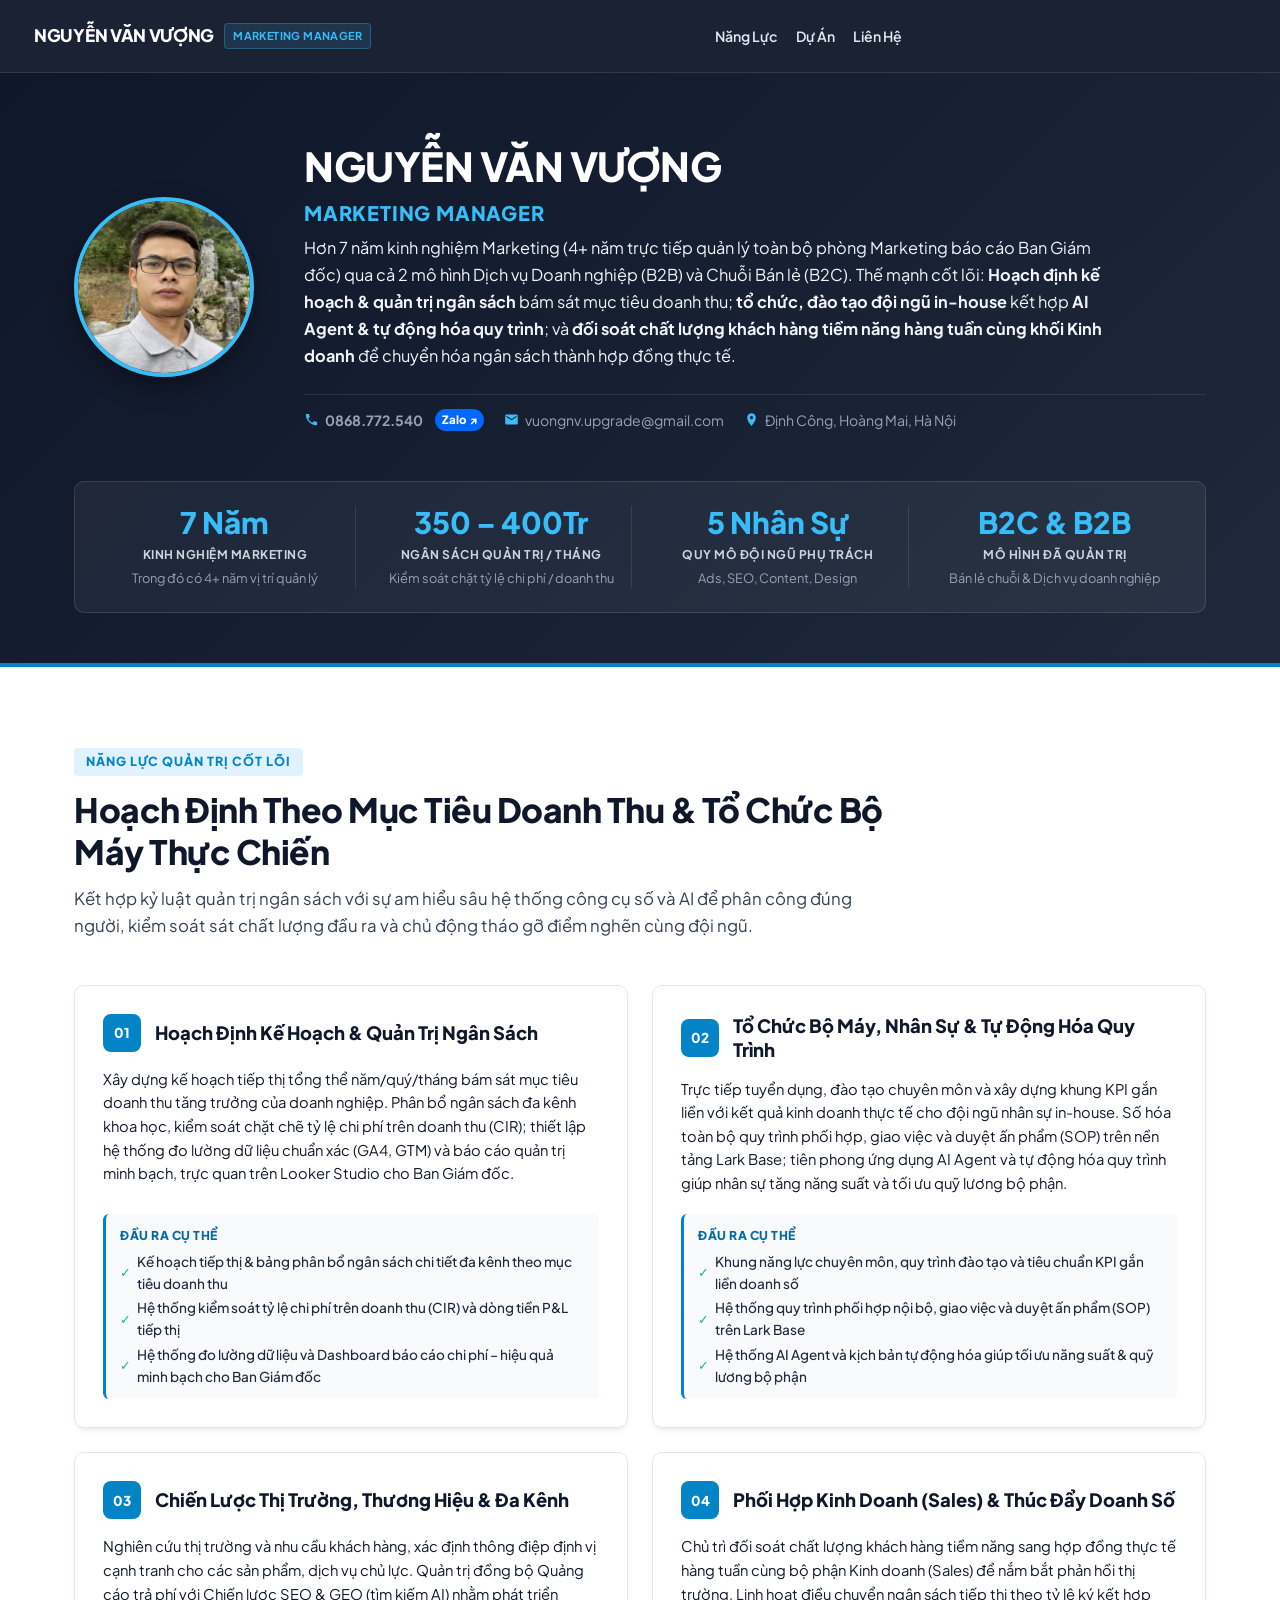
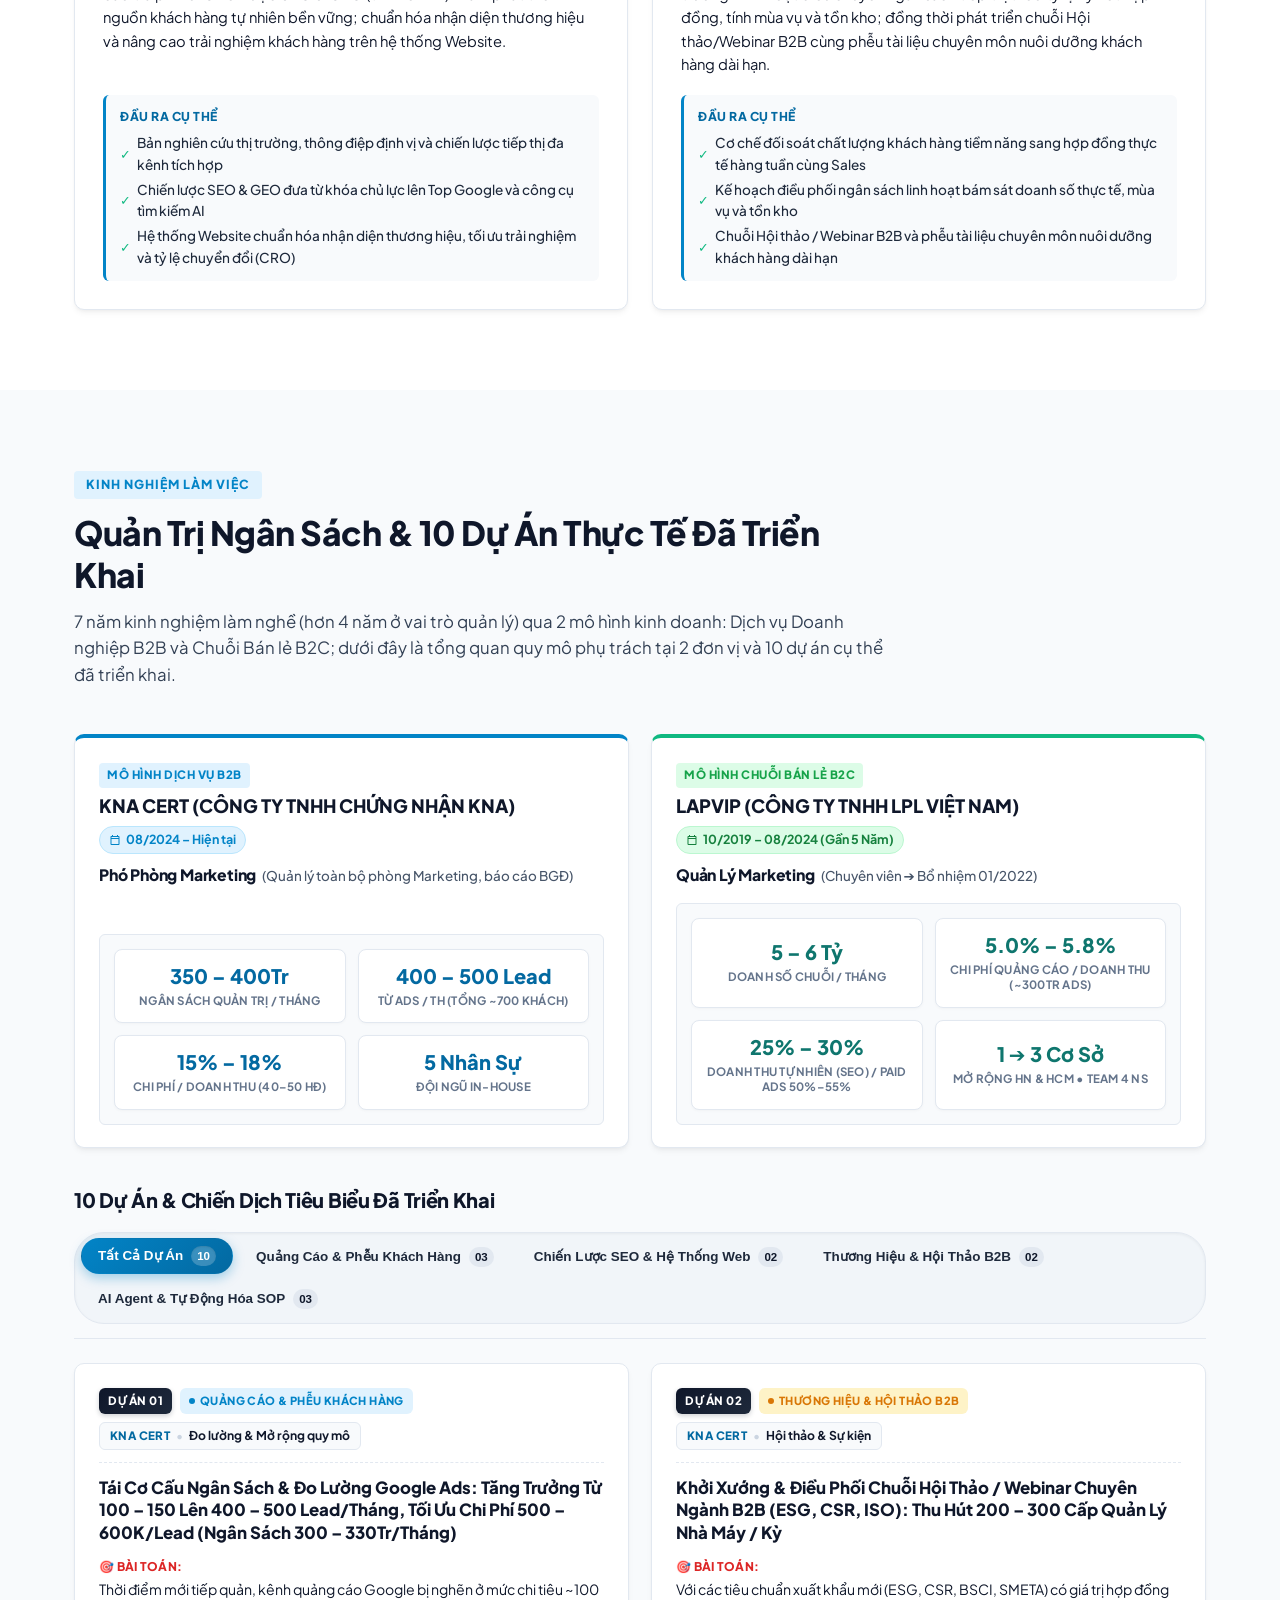
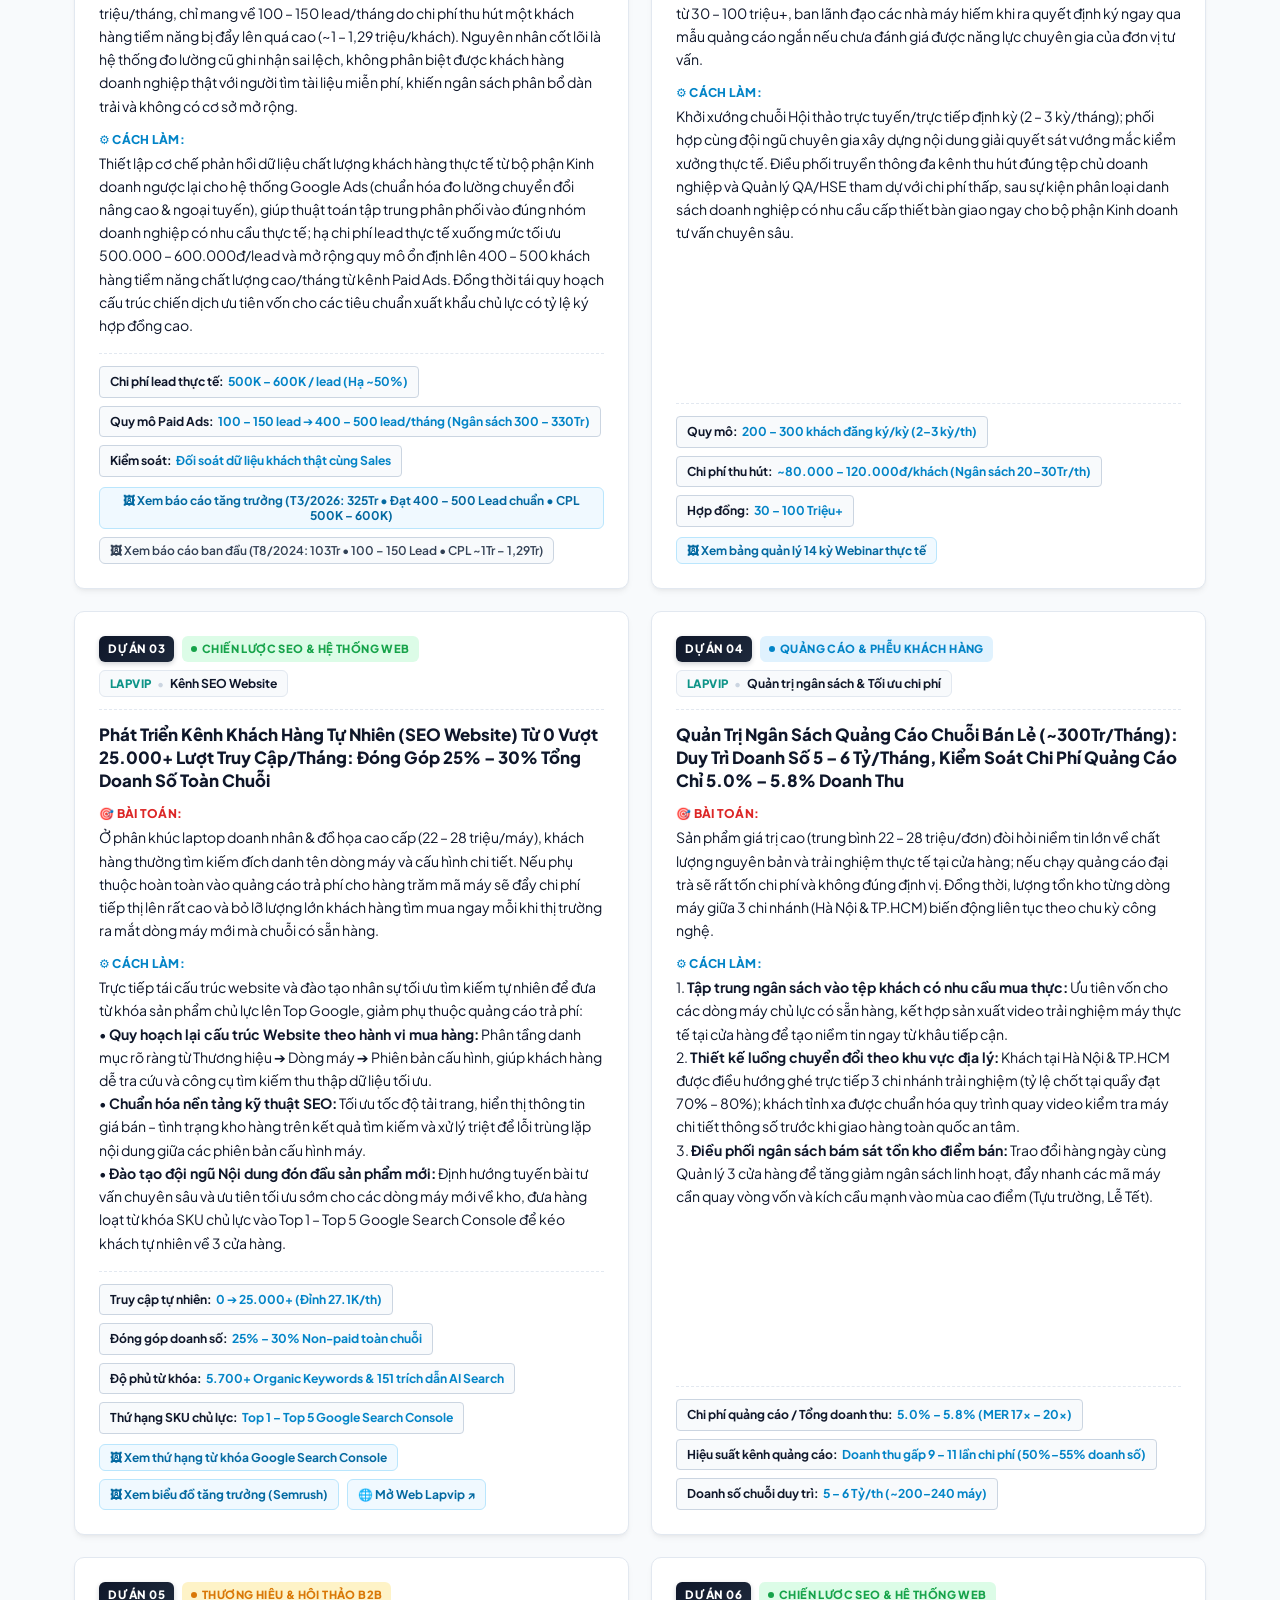
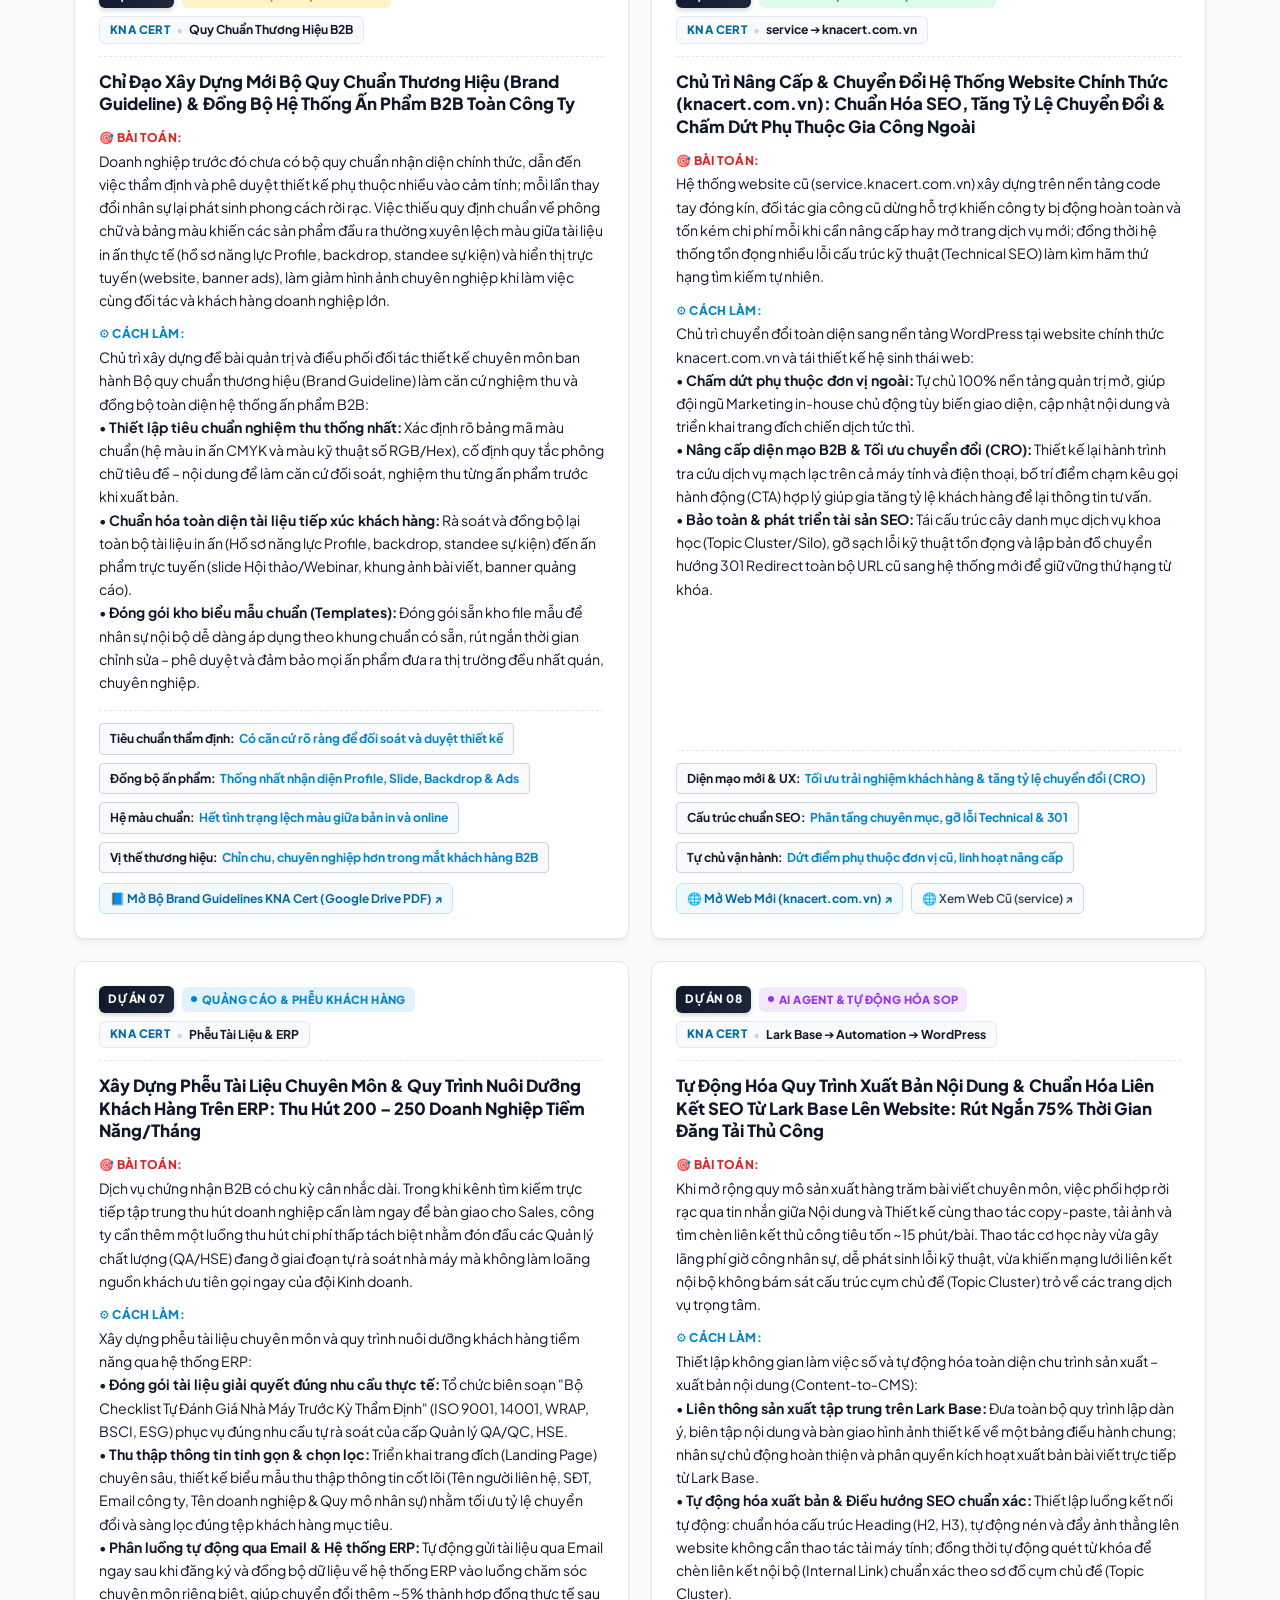
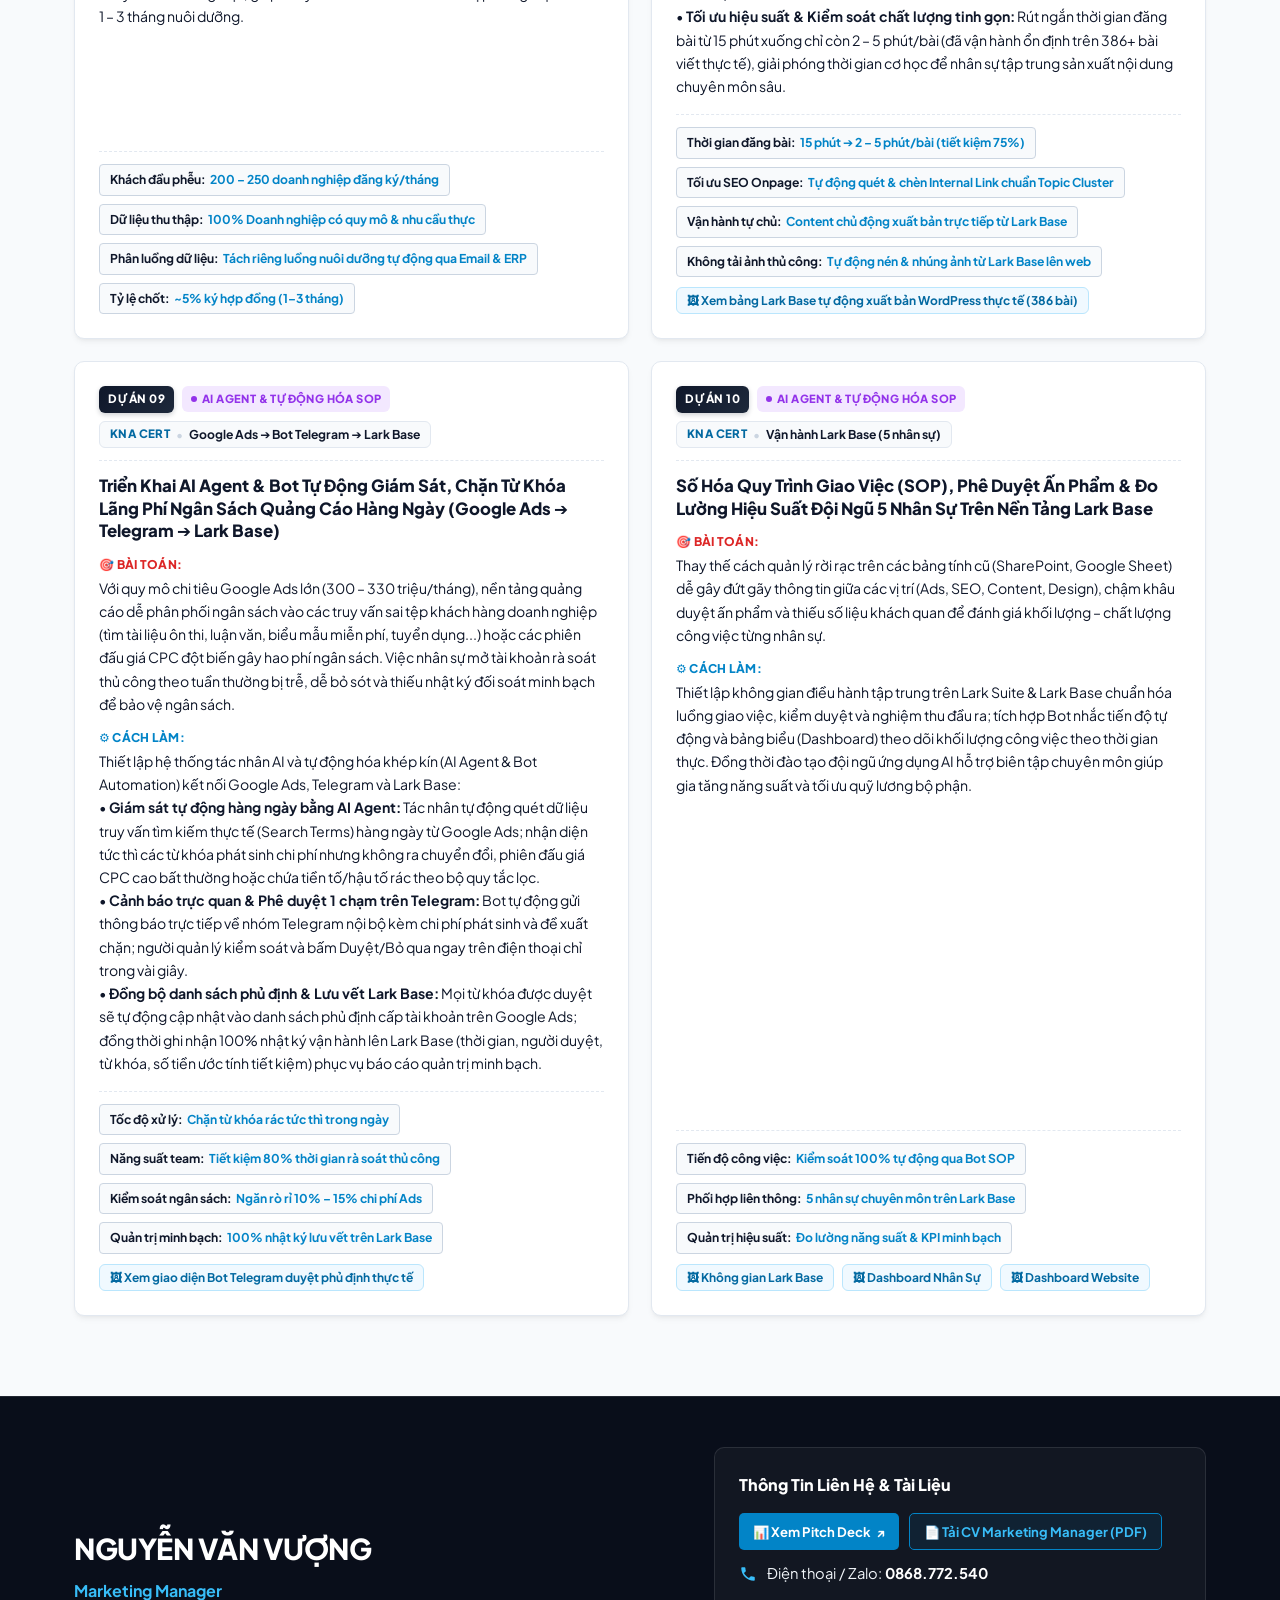
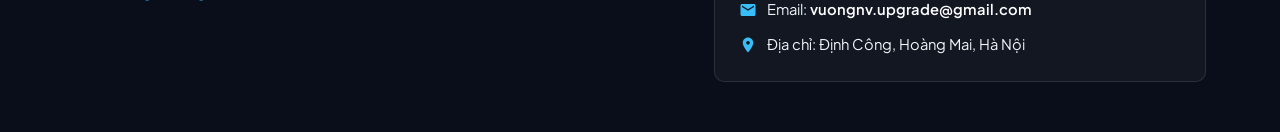
==== commit 77d433fa: "fix: loai bo 2 nut xem anh web tinh o Du an 06, giu lai lien ket web truc tiep" ====
--- a/index.html
+++ b/index.html
@@ -1128,18 +1128,262 @@
 
                                 </a> 
-                                <button type="button" class="proj-proof-btn" data-lightbox-src="assets/kna-web-new.png" data-lightbox-caption="Giao diện Website chính thức knacert.com.vn sau khi làm mới và chuyển đổi sang WordPress chuẩn SEO">-
-                                    🖼 Xem ảnh Web Mới+                            </div>+
+                        </div>+
+                    </div>+
++
+                    <!-- DỰ ÁN 07 -->+
+                    <!-- DỰ ÁN 07 -->+
+                                        <div class="project-card" data-category="paid-ads">+
+                                            <div>+
+                                                <div class="project-meta-row">+
+                                                    <div class="project-meta-left">+
+                                                        <span class="project-num-badge">DỰ ÁN 07</span>+
+                                                        <span class="project-category-pill pill-paid">Quảng Cáo &amp; Phễu Khách Hàng</span>+
+                                                    </div>+
+                                                    <div class="project-scope-badge">+
+                                                        <span class="scope-company company-kna">KNA CERT</span>+
+                                                        <span class="scope-divider">•</span>+
+                                                        <span class="scope-desc">Phễu Tài Liệu &amp; ERP</span>+
+                                                    </div>+
+                                                </div>+
+                                                <div class="project-title">Xây Dựng Phễu Tài Liệu Chuyên Môn &amp; Quy Trình Nuôi Dưỡng Khách Hàng Trên ERP: Thu Hút 200 – 250 Doanh Nghiệp Tiềm Năng/Tháng</div>+
+                                                <div class="project-body-blocks">+
+                                                    <div class="project-block-item">+
+                                                        <span class="project-block-label ch">🎯 Bài toán:</span>+
+                                                        <span>Dịch vụ chứng nhận B2B có chu kỳ cân nhắc dài. Trong khi kênh tìm kiếm trực tiếp tập trung thu hút doanh nghiệp cần làm ngay để bàn giao cho Sales, công ty cần thêm một luồng thu hút chi phí thấp tách biệt nhằm đón đầu các Quản lý chất lượng (QA/HSE) đang ở giai đoạn tự rà soát nhà máy mà không làm loãng nguồn khách ưu tiên gọi ngay của đội Kinh doanh.</span>+
+                                                    </div>+
+                                                    <div class="project-block-item">+
+                                                        <span class="project-block-label ac">⚙️ Cách làm:</span>+
+                                                        <span>Xây dựng phễu tài liệu chuyên môn và quy trình nuôi dưỡng khách hàng tiềm năng qua hệ thống ERP:+
+                                                        <br>• <strong>Đóng gói tài liệu giải quyết đúng nhu cầu thực tế:</strong> Tổ chức biên soạn "Bộ Checklist Tự Đánh Giá Nhà Máy Trước Kỳ Thẩm Định" (ISO 9001, 14001, WRAP, BSCI, ESG) phục vụ đúng nhu cầu tự rà soát của cấp Quản lý QA/QC, HSE.+
+                                                        <br>• <strong>Thu thập thông tin tinh gọn &amp; chọn lọc:</strong> Triển khai trang đích (Landing Page) chuyên sâu, thiết kế biểu mẫu thu thập thông tin cốt lõi (Tên người liên hệ, SĐT, Email công ty, Tên doanh nghiệp &amp; Quy mô nhân sự) nhằm tối ưu tỷ lệ chuyển đổi và sàng lọc đúng tệp khách hàng mục tiêu.+
+                                                        <br>• <strong>Phân luồng tự động qua Email &amp; Hệ thống ERP:</strong> Tự động gửi tài liệu qua Email ngay sau khi đăng ký và đồng bộ dữ liệu về hệ thống ERP vào luồng chăm sóc chuyên môn riêng biệt, giúp chuyển đổi thêm ~5% thành hợp đồng thực tế sau 1 – 3 tháng nuôi dưỡng.</span>+
+                                                    </div>+
+                                                </div>+
+                                            </div>+
+                                            <div class="project-metrics-row">+
+                                                <div class="proj-metric-chip">Khách đầu phễu: <strong>200 – 250 doanh nghiệp đăng ký/tháng</strong></div>+
+                                                <div class="proj-metric-chip">Dữ liệu thu thập: <strong>100% Doanh nghiệp có quy mô &amp; nhu cầu thực</strong></div>+
+                                                <div class="proj-metric-chip">Phân luồng dữ liệu: <strong>Tách riêng luồng nuôi dưỡng tự động qua Email &amp; ERP</strong></div>+
+                                                <div class="proj-metric-chip">Tỷ lệ chốt: <strong>~5% ký hợp đồng (1–3 tháng)</strong></div>+
+                                            </div>+
+                                        </div>+
++
+                    <!-- DỰ ÁN 08 -->+
+                    <!-- DỰ ÁN 08 -->+
+                                        <div class="project-card" data-category="martech-ai">+
+                                            <div>+
+                                                <div class="project-meta-row">+
+                                                    <div class="project-meta-left">+
+                                                        <span class="project-num-badge">DỰ ÁN 08</span>+
+                                                        <span class="project-category-pill pill-martech">AI Agent &amp; Tự Động Hóa SOP</span>+
+                                                    </div>+
+                                                    <div class="project-scope-badge">+
+                                                        <span class="scope-company company-kna">KNA CERT</span>+
+                                                        <span class="scope-divider">•</span>+
+                                                        <span class="scope-desc">Lark Base ➔ Automation ➔ WordPress</span>+
+                                                    </div>+
+                                                </div>+
+                                                <div class="project-title">Tự Động Hóa Quy Trình Xuất Bản Nội Dung &amp; Chuẩn Hóa Liên Kết SEO Từ Lark Base Lên Website: Rút Ngắn 75% Thời Gian Đăng Tải Thủ Công</div>+
+                                                <div class="project-body-blocks">+
+                                                    <div class="project-block-item">+
+                                                        <span class="project-block-label ch">🎯 Bài toán:</span>+
+                                                        <span>Khi mở rộng quy mô sản xuất hàng trăm bài viết chuyên môn, việc phối hợp rời rạc qua tin nhắn giữa Nội dung và Thiết kế cùng thao tác copy-paste, tải ảnh và tìm chèn liên kết thủ công tiêu tốn ~15 phút/bài. Thao tác cơ học này vừa gây lãng phí giờ công nhân sự, dễ phát sinh lỗi kỹ thuật, vừa khiến mạng lưới liên kết nội bộ không bám sát cấu trúc cụm chủ đề (Topic Cluster) trỏ về các trang dịch vụ trọng tâm.</span>+
+                                                    </div>+
+                                                    <div class="project-block-item">+
+                                                        <span class="project-block-label ac">⚙️ Cách làm:</span>+
+                                                        <span>Thiết lập không gian làm việc số và tự động hóa toàn diện chu trình sản xuất – xuất bản nội dung (Content-to-CMS):+
+                                                        <br>• <strong>Liên thông sản xuất tập trung trên Lark Base:</strong> Đưa toàn bộ quy trình lập dàn ý, biên tập nội dung và bàn giao hình ảnh thiết kế về một bảng điều hành chung; nhân sự chủ động hoàn thiện và phân quyền kích hoạt xuất bản bài viết trực tiếp từ Lark Base.+
+                                                        <br>• <strong>Tự động hóa xuất bản &amp; Điều hướng SEO chuẩn xác:</strong> Thiết lập luồng kết nối tự động: chuẩn hóa cấu trúc Heading (H2, H3), tự động nén và đẩy ảnh thẳng lên website không cần thao tác tải máy tính; đồng thời tự động quét từ khóa để chèn liên kết nội bộ (Internal Link) chuẩn xác theo sơ đồ cụm chủ đề (Topic Cluster).+
+                                                        <br>• <strong>Tối ưu hiệu suất &amp; Kiểm soát chất lượng tinh gọn:</strong> Rút ngắn thời gian đăng bài từ 15 phút xuống chỉ còn 2 – 5 phút/bài (đã vận hành ổn định trên 386+ bài viết thực tế), giải phóng thời gian cơ học để nhân sự tập trung sản xuất nội dung chuyên môn sâu.</span>+
+                                                    </div>+
+                                                </div>+
+                                            </div>+
+                                            <div>+
+                                                <div class="project-metrics-row">+
+                                                    <div class="proj-metric-chip">Thời gian đăng bài: <strong>15 phút ➔ 2 – 5 phút/bài (tiết kiệm 75%)</strong></div>+
+                                                    <div class="proj-metric-chip">Tối ưu SEO Onpage: <strong>Tự động quét &amp; chèn Internal Link chuẩn Topic Cluster</strong></div>+
+                                                    <div class="proj-metric-chip">Vận hành tự chủ: <strong>Content chủ động xuất bản trực tiếp từ Lark Base</strong></div>+
+                                                    <div class="proj-metric-chip">Không tải ảnh thủ công: <strong>Tự động nén &amp; nhúng ảnh từ Lark Base lên web</strong></div>+
+                                                </div>+
+                                                <div class="project-proof-row">+
+                                                    <button type="button" class="proj-proof-btn" data-lightbox-src="assets/lark-base-wordpress-cms.png" data-lightbox-caption="Bảng quản lý 386 bài viết trên Lark Base tích hợp các nút bấm tự động hóa xuất bản trực tiếp lên WordPress (Kiểm tra thử, Đăng bản nháp, Xác nhận Publish)">+
+                                                        🖼 Xem bảng Lark Base tự động xuất bản WordPress thực tế (386 bài)+
+                                                    </button>+
+                                                </div>+
+                                            </div>+
+                                        </div>+
++
+                    <!-- DỰ ÁN 09 -->+
+                    <!-- DỰ ÁN 09 -->+
+                    <div class="project-card" data-category="martech-ai">+
+                        <div>+
+                            <div class="project-meta-row">+
+                                <div class="project-meta-left">+
+                                    <span class="project-num-badge">DỰ ÁN 09</span>+
+                                    <span class="project-category-pill pill-martech">AI Agent &amp; Tự Động Hóa SOP</span>+
+                                </div>+
+                                <div class="project-scope-badge">+
+                                    <span class="scope-company company-kna">KNA CERT</span>+
+                                    <span class="scope-divider">•</span>+
+                                    <span class="scope-desc">Google Ads ➔ Bot Telegram ➔ Lark Base</span>+
+                                </div>+
+                            </div>+
+                            <div class="project-title">Triển Khai AI Agent &amp; Bot Tự Động Giám Sát, Chặn Từ Khóa Lãng Phí Ngân Sách Quảng Cáo Hàng Ngày (Google Ads ➔ Telegram ➔ Lark Base)</div>+
+                            <div class="project-body-blocks">+
+                                <div class="project-block-item">+
+                                    <span class="project-block-label ch">🎯 Bài toán:</span>+
+                                    <span>Với quy mô chi tiêu Google Ads lớn (300 – 330 triệu/tháng), nền tảng quảng cáo dễ phân phối ngân sách vào các truy vấn sai tệp khách hàng doanh nghiệp (tìm tài liệu ôn thi, luận văn, biểu mẫu miễn phí, tuyển dụng...) hoặc các phiên đấu giá CPC đột biến gây hao phí ngân sách. Việc nhân sự mở tài khoản rà soát thủ công theo tuần thường bị trễ, dễ bỏ sót và thiếu nhật ký đối soát minh bạch để bảo vệ ngân sách.</span>+
+                                </div>+
+                                <div class="project-block-item">+
+                                    <span class="project-block-label ac">⚙️ Cách làm:</span>+
+                                    <span>Thiết lập hệ thống tác nhân AI và tự động hóa khép kín (AI Agent &amp; Bot Automation) kết nối Google Ads, Telegram và Lark Base:+
+                                    <br>• <strong>Giám sát tự động hàng ngày bằng AI Agent:</strong> Tác nhân tự động quét dữ liệu truy vấn tìm kiếm thực tế (Search Terms) hàng ngày từ Google Ads; nhận diện tức thì các từ khóa phát sinh chi phí nhưng không ra chuyển đổi, phiên đấu giá CPC cao bất thường hoặc chứa tiền tố/hậu tố rác theo bộ quy tắc lọc.+
+                                    <br>• <strong>Cảnh báo trực quan &amp; Phê duyệt 1 chạm trên Telegram:</strong> Bot tự động gửi thông báo trực tiếp về nhóm Telegram nội bộ kèm chi phí phát sinh và đề xuất chặn; người quản lý kiểm soát và bấm Duyệt/Bỏ qua ngay trên điện thoại chỉ trong vài giây.+
+                                    <br>• <strong>Đồng bộ danh sách phủ định &amp; Lưu vết Lark Base:</strong> Mọi từ khóa được duyệt sẽ tự động cập nhật vào danh sách phủ định cấp tài khoản trên Google Ads; đồng thời ghi nhận 100% nhật ký vận hành lên Lark Base (thời gian, người duyệt, từ khóa, số tiền ước tính tiết kiệm) phục vụ báo cáo quản trị minh bạch.</span>+
+                                </div>+
+                            </div>+
+                        </div>+
+                        <div>+
+                            <div class="project-metrics-row">+
+                                <div class="proj-metric-chip">Tốc độ xử lý: <strong>Chặn từ khóa rác tức thì trong ngày</strong></div>+
+                                <div class="proj-metric-chip">Năng suất team: <strong>Tiết kiệm 80% thời gian rà soát thủ công</strong></div>+
+                                <div class="proj-metric-chip">Kiểm soát ngân sách: <strong>Ngăn rò rỉ 10% – 15% chi phí Ads</strong></div>+
+                                <div class="proj-metric-chip">Quản trị minh bạch: <strong>100% nhật ký lưu vết trên Lark Base</strong></div>+
+                            </div>+
+                            <div class="project-proof-row">+
+                                <button type="button" class="proj-proof-btn" data-lightbox-src="assets/telegram-bot-negative-keywords.png" data-lightbox-caption="Giao diện Bot Telegram tự động bắt các phiên đấu giá CPC đột biến (150K–180K/click không chuyển đổi) trên landing page chạy Ads và duyệt phủ định 1 chạm, giúp giữ CPC bình quân toàn tài khoản ở mức tối ưu ~13.400 đ">+
+                                    🖼 Xem giao diện Bot Telegram duyệt phủ định thực tế 
                                 </button> 
-                                <button type="button" class="proj-proof-btn" data-lightbox-src="assets/kna-web-old.png" data-lightbox-caption="Giao diện Website cũ tại service.knacert.com.vn (hệ thống code tay cũ trước khi chuyển đổi)" style="background:#f8fafc; border-color:#cbd5e1; color:#334155; font-weight:600;">-
-                                    🖼 Xem ảnh Web Cũ-
-                                </button>-
                             </div> 
                         </div>@@ -1148,11 +1392,9 @@
 
  
-                    <!-- DỰ ÁN 07 -->-
-                    <!-- DỰ ÁN 07 -->-
-                                        <div class="project-card" data-category="paid-ads">+                    <!-- DỰ ÁN 10 -->+
+                    <div class="project-card" data-category="martech-ai"> 
                                             <div> 
@@ -1160,9 +1402,9 @@
 
                                                     <div class="project-meta-left"> 
-                                                        <span class="project-num-badge">DỰ ÁN 07</span>-
-                                                        <span class="project-category-pill pill-paid">Quảng Cáo &amp; Phễu Khách Hàng</span>+                                                        <span class="project-num-badge">DỰ ÁN 10</span>+
+                                                        <span class="project-category-pill pill-martech">AI Agent &amp; Tự Động Hóa SOP</span> 
                                                     </div> 
@@ -1172,13 +1414,13 @@
 
                                                         <span class="scope-divider">•</span> 
-                                                        <span class="scope-desc">Phễu Tài Liệu &amp; ERP</span>-
-                                                    </div>-
-                                                </div>-
-                                                <div class="project-title">Xây Dựng Phễu Tài Liệu Chuyên Môn &amp; Quy Trình Nuôi Dưỡng Khách Hàng Trên ERP: Thu Hút 200 – 250 Doanh Nghiệp Tiềm Năng/Tháng</div>+                                                        <span class="scope-desc">Vận hành Lark Base (5 nhân sự)</span>+
+                                                    </div>+
+                                                </div>+
+                                                <div class="project-title">Số Hóa Quy Trình Giao Việc (SOP), Phê Duyệt Ấn Phẩm &amp; Đo Lường Hiệu Suất Đội Ngũ 5 Nhân Sự Trên Nền Tảng Lark Base</div> 
                                                 <div class="project-body-blocks"> 
@@ -1186,7 +1428,7 @@
 
                                                         <span class="project-block-label ch">🎯 Bài toán:</span> 
-                                                        <span>Dịch vụ chứng nhận B2B có chu kỳ cân nhắc dài. Trong khi kênh tìm kiếm trực tiếp tập trung thu hút doanh nghiệp cần làm ngay để bàn giao cho Sales, công ty cần thêm một luồng thu hút chi phí thấp tách biệt nhằm đón đầu các Quản lý chất lượng (QA/HSE) đang ở giai đoạn tự rà soát nhà máy mà không làm loãng nguồn khách ưu tiên gọi ngay của đội Kinh doanh.</span>+                                                        <span>Thay thế cách quản lý rời rạc trên các bảng tính cũ (SharePoint, Google Sheet) dễ gây đứt gãy thông tin giữa các vị trí (Ads, SEO, Content, Design), chậm khâu duyệt ấn phẩm và thiếu số liệu khách quan để đánh giá khối lượng – chất lượng công việc từng nhân sự.</span> 
                                                     </div> 
@@ -1194,13 +1436,7 @@
 
                                                         <span class="project-block-label ac">⚙️ Cách làm:</span> 
-                                                        <span>Xây dựng phễu tài liệu chuyên môn và quy trình nuôi dưỡng khách hàng tiềm năng qua hệ thống ERP:-
-                                                        <br>• <strong>Đóng gói tài liệu giải quyết đúng nhu cầu thực tế:</strong> Tổ chức biên soạn "Bộ Checklist Tự Đánh Giá Nhà Máy Trước Kỳ Thẩm Định" (ISO 9001, 14001, WRAP, BSCI, ESG) phục vụ đúng nhu cầu tự rà soát của cấp Quản lý QA/QC, HSE.-
-                                                        <br>• <strong>Thu thập thông tin tinh gọn &amp; chọn lọc:</strong> Triển khai trang đích (Landing Page) chuyên sâu, thiết kế biểu mẫu thu thập thông tin cốt lõi (Tên người liên hệ, SĐT, Email công ty, Tên doanh nghiệp &amp; Quy mô nhân sự) nhằm tối ưu tỷ lệ chuyển đổi và sàng lọc đúng tệp khách hàng mục tiêu.-
-                                                        <br>• <strong>Phân luồng tự động qua Email &amp; Hệ thống ERP:</strong> Tự động gửi tài liệu qua Email ngay sau khi đăng ký và đồng bộ dữ liệu về hệ thống ERP vào luồng chăm sóc chuyên môn riêng biệt, giúp chuyển đổi thêm ~5% thành hợp đồng thực tế sau 1 – 3 tháng nuôi dưỡng.</span>+                                                        <span>Thiết lập không gian điều hành tập trung trên Lark Suite &amp; Lark Base chuẩn hóa luồng giao việc, kiểm duyệt và nghiệm thu đầu ra; tích hợp Bot nhắc tiến độ tự động và bảng biểu (Dashboard) theo dõi khối lượng công việc theo thời gian thực. Đồng thời đào tạo đội ngũ ứng dụng AI hỗ trợ biên tập chuyên môn giúp gia tăng năng suất và tối ưu quỹ lương bộ phận.</span> 
                                                     </div> 
@@ -1208,15 +1444,39 @@
 
                                             </div> 
-                                            <div class="project-metrics-row">-
-                                                <div class="proj-metric-chip">Khách đầu phễu: <strong>200 – 250 doanh nghiệp đăng ký/tháng</strong></div>-
-                                                <div class="proj-metric-chip">Dữ liệu thu thập: <strong>100% Doanh nghiệp có quy mô &amp; nhu cầu thực</strong></div>-
-                                                <div class="proj-metric-chip">Phân luồng dữ liệu: <strong>Tách riêng luồng nuôi dưỡng tự động qua Email &amp; ERP</strong></div>-
-                                                <div class="proj-metric-chip">Tỷ lệ chốt: <strong>~5% ký hợp đồng (1–3 tháng)</strong></div>+                                            <div>+
+                                                <div class="project-metrics-row">+
+                                                    <div class="proj-metric-chip">Tiến độ công việc: <strong>Kiểm soát 100% tự động qua Bot SOP</strong></div>+
+                                                    <div class="proj-metric-chip">Phối hợp liên thông: <strong>5 nhân sự chuyên môn trên Lark Base</strong></div>+
+                                                    <div class="proj-metric-chip">Quản trị hiệu suất: <strong>Đo lường năng suất &amp; KPI minh bạch</strong></div>+
+                                                </div>+
+                                                <div class="project-proof-row">+
+                                                    <button type="button" class="proj-proof-btn" data-lightbox-src="assets/lark-workspace-webinar.png" data-lightbox-caption="Không gian quản lý chung 6 phân hệ Phòng Marketing trên Lark Base">+
+                                                        🖼 Không gian Lark Base+
+                                                    </button>+
+                                                    <button type="button" class="proj-proof-btn" data-lightbox-src="assets/lark-dashboard-tasks.png" data-lightbox-caption="Dashboard theo dõi khối lượng &amp; tiến độ đầu việc nhân sự trên Lark Base (114 Task)">+
+                                                        🖼 Dashboard Nhân Sự+
+                                                    </button>+
+                                                    <button type="button" class="proj-proof-btn" data-lightbox-src="assets/lark-dashboard-website.png" data-lightbox-caption="Dashboard phối hợp nội dung &amp; hình ảnh Website trên Lark Base">+
+                                                        🖼 Dashboard Website+
+                                                    </button>+
+                                                </div> 
                                             </div> 
@@ -1224,278 +1484,6 @@
 
  
-                    <!-- DỰ ÁN 08 -->-
-                    <!-- DỰ ÁN 08 -->-
-                                        <div class="project-card" data-category="martech-ai">-
-                                            <div>-
-                                                <div class="project-meta-row">-
-                                                    <div class="project-meta-left">-
-                                                        <span class="project-num-badge">DỰ ÁN 08</span>-
-                                                        <span class="project-category-pill pill-martech">AI Agent &amp; Tự Động Hóa SOP</span>-
-                                                    </div>-
-                                                    <div class="project-scope-badge">-
-                                                        <span class="scope-company company-kna">KNA CERT</span>-
-                                                        <span class="scope-divider">•</span>-
-                                                        <span class="scope-desc">Lark Base ➔ Automation ➔ WordPress</span>-
-                                                    </div>-
-                                                </div>-
-                                                <div class="project-title">Tự Động Hóa Quy Trình Xuất Bản Nội Dung &amp; Chuẩn Hóa Liên Kết SEO Từ Lark Base Lên Website: Rút Ngắn 75% Thời Gian Đăng Tải Thủ Công</div>-
-                                                <div class="project-body-blocks">-
-                                                    <div class="project-block-item">-
-                                                        <span class="project-block-label ch">🎯 Bài toán:</span>-
-                                                        <span>Khi mở rộng quy mô sản xuất hàng trăm bài viết chuyên môn, việc phối hợp rời rạc qua tin nhắn giữa Nội dung và Thiết kế cùng thao tác copy-paste, tải ảnh và tìm chèn liên kết thủ công tiêu tốn ~15 phút/bài. Thao tác cơ học này vừa gây lãng phí giờ công nhân sự, dễ phát sinh lỗi kỹ thuật, vừa khiến mạng lưới liên kết nội bộ không bám sát cấu trúc cụm chủ đề (Topic Cluster) trỏ về các trang dịch vụ trọng tâm.</span>-
-                                                    </div>-
-                                                    <div class="project-block-item">-
-                                                        <span class="project-block-label ac">⚙️ Cách làm:</span>-
-                                                        <span>Thiết lập không gian làm việc số và tự động hóa toàn diện chu trình sản xuất – xuất bản nội dung (Content-to-CMS):-
-                                                        <br>• <strong>Liên thông sản xuất tập trung trên Lark Base:</strong> Đưa toàn bộ quy trình lập dàn ý, biên tập nội dung và bàn giao hình ảnh thiết kế về một bảng điều hành chung; nhân sự chủ động hoàn thiện và phân quyền kích hoạt xuất bản bài viết trực tiếp từ Lark Base.-
-                                                        <br>• <strong>Tự động hóa xuất bản &amp; Điều hướng SEO chuẩn xác:</strong> Thiết lập luồng kết nối tự động: chuẩn hóa cấu trúc Heading (H2, H3), tự động nén và đẩy ảnh thẳng lên website không cần thao tác tải máy tính; đồng thời tự động quét từ khóa để chèn liên kết nội bộ (Internal Link) chuẩn xác theo sơ đồ cụm chủ đề (Topic Cluster).-
-                                                        <br>• <strong>Tối ưu hiệu suất &amp; Kiểm soát chất lượng tinh gọn:</strong> Rút ngắn thời gian đăng bài từ 15 phút xuống chỉ còn 2 – 5 phút/bài (đã vận hành ổn định trên 386+ bài viết thực tế), giải phóng thời gian cơ học để nhân sự tập trung sản xuất nội dung chuyên môn sâu.</span>-
-                                                    </div>-
-                                                </div>-
-                                            </div>-
-                                            <div>-
-                                                <div class="project-metrics-row">-
-                                                    <div class="proj-metric-chip">Thời gian đăng bài: <strong>15 phút ➔ 2 – 5 phút/bài (tiết kiệm 75%)</strong></div>-
-                                                    <div class="proj-metric-chip">Tối ưu SEO Onpage: <strong>Tự động quét &amp; chèn Internal Link chuẩn Topic Cluster</strong></div>-
-                                                    <div class="proj-metric-chip">Vận hành tự chủ: <strong>Content chủ động xuất bản trực tiếp từ Lark Base</strong></div>-
-                                                    <div class="proj-metric-chip">Không tải ảnh thủ công: <strong>Tự động nén &amp; nhúng ảnh từ Lark Base lên web</strong></div>-
-                                                </div>-
-                                                <div class="project-proof-row">-
-                                                    <button type="button" class="proj-proof-btn" data-lightbox-src="assets/lark-base-wordpress-cms.png" data-lightbox-caption="Bảng quản lý 386 bài viết trên Lark Base tích hợp các nút bấm tự động hóa xuất bản trực tiếp lên WordPress (Kiểm tra thử, Đăng bản nháp, Xác nhận Publish)">-
-                                                        🖼 Xem bảng Lark Base tự động xuất bản WordPress thực tế (386 bài)-
-                                                    </button>-
-                                                </div>-
-                                            </div>-
-                                        </div>-
--
-                    <!-- DỰ ÁN 09 -->-
-                    <!-- DỰ ÁN 09 -->-
-                    <div class="project-card" data-category="martech-ai">-
-                        <div>-
-                            <div class="project-meta-row">-
-                                <div class="project-meta-left">-
-                                    <span class="project-num-badge">DỰ ÁN 09</span>-
-                                    <span class="project-category-pill pill-martech">AI Agent &amp; Tự Động Hóa SOP</span>-
-                                </div>-
-                                <div class="project-scope-badge">-
-                                    <span class="scope-company company-kna">KNA CERT</span>-
-                                    <span class="scope-divider">•</span>-
-                                    <span class="scope-desc">Google Ads ➔ Bot Telegram ➔ Lark Base</span>-
-                                </div>-
-                            </div>-
-                            <div class="project-title">Triển Khai AI Agent &amp; Bot Tự Động Giám Sát, Chặn Từ Khóa Lãng Phí Ngân Sách Quảng Cáo Hàng Ngày (Google Ads ➔ Telegram ➔ Lark Base)</div>-
-                            <div class="project-body-blocks">-
-                                <div class="project-block-item">-
-                                    <span class="project-block-label ch">🎯 Bài toán:</span>-
-                                    <span>Với quy mô chi tiêu Google Ads lớn (300 – 330 triệu/tháng), nền tảng quảng cáo dễ phân phối ngân sách vào các truy vấn sai tệp khách hàng doanh nghiệp (tìm tài liệu ôn thi, luận văn, biểu mẫu miễn phí, tuyển dụng...) hoặc các phiên đấu giá CPC đột biến gây hao phí ngân sách. Việc nhân sự mở tài khoản rà soát thủ công theo tuần thường bị trễ, dễ bỏ sót và thiếu nhật ký đối soát minh bạch để bảo vệ ngân sách.</span>-
-                                </div>-
-                                <div class="project-block-item">-
-                                    <span class="project-block-label ac">⚙️ Cách làm:</span>-
-                                    <span>Thiết lập hệ thống tác nhân AI và tự động hóa khép kín (AI Agent &amp; Bot Automation) kết nối Google Ads, Telegram và Lark Base:-
-                                    <br>• <strong>Giám sát tự động hàng ngày bằng AI Agent:</strong> Tác nhân tự động quét dữ liệu truy vấn tìm kiếm thực tế (Search Terms) hàng ngày từ Google Ads; nhận diện tức thì các từ khóa phát sinh chi phí nhưng không ra chuyển đổi, phiên đấu giá CPC cao bất thường hoặc chứa tiền tố/hậu tố rác theo bộ quy tắc lọc.-
-                                    <br>• <strong>Cảnh báo trực quan &amp; Phê duyệt 1 chạm trên Telegram:</strong> Bot tự động gửi thông báo trực tiếp về nhóm Telegram nội bộ kèm chi phí phát sinh và đề xuất chặn; người quản lý kiểm soát và bấm Duyệt/Bỏ qua ngay trên điện thoại chỉ trong vài giây.-
-                                    <br>• <strong>Đồng bộ danh sách phủ định &amp; Lưu vết Lark Base:</strong> Mọi từ khóa được duyệt sẽ tự động cập nhật vào danh sách phủ định cấp tài khoản trên Google Ads; đồng thời ghi nhận 100% nhật ký vận hành lên Lark Base (thời gian, người duyệt, từ khóa, số tiền ước tính tiết kiệm) phục vụ báo cáo quản trị minh bạch.</span>-
-                                </div>-
-                            </div>-
-                        </div>-
-                        <div>-
-                            <div class="project-metrics-row">-
-                                <div class="proj-metric-chip">Tốc độ xử lý: <strong>Chặn từ khóa rác tức thì trong ngày</strong></div>-
-                                <div class="proj-metric-chip">Năng suất team: <strong>Tiết kiệm 80% thời gian rà soát thủ công</strong></div>-
-                                <div class="proj-metric-chip">Kiểm soát ngân sách: <strong>Ngăn rò rỉ 10% – 15% chi phí Ads</strong></div>-
-                                <div class="proj-metric-chip">Quản trị minh bạch: <strong>100% nhật ký lưu vết trên Lark Base</strong></div>-
-                            </div>-
-                            <div class="project-proof-row">-
-                                <button type="button" class="proj-proof-btn" data-lightbox-src="assets/telegram-bot-negative-keywords.png" data-lightbox-caption="Giao diện Bot Telegram tự động bắt các phiên đấu giá CPC đột biến (150K–180K/click không chuyển đổi) trên landing page chạy Ads và duyệt phủ định 1 chạm, giúp giữ CPC bình quân toàn tài khoản ở mức tối ưu ~13.400 đ">-
-                                    🖼 Xem giao diện Bot Telegram duyệt phủ định thực tế-
-                                </button>-
-                            </div>-
-                        </div>-
-                    </div>-
--
-                    <!-- DỰ ÁN 10 -->-
-                    <div class="project-card" data-category="martech-ai">-
-                                            <div>-
-                                                <div class="project-meta-row">-
-                                                    <div class="project-meta-left">-
-                                                        <span class="project-num-badge">DỰ ÁN 10</span>-
-                                                        <span class="project-category-pill pill-martech">AI Agent &amp; Tự Động Hóa SOP</span>-
-                                                    </div>-
-                                                    <div class="project-scope-badge">-
-                                                        <span class="scope-company company-kna">KNA CERT</span>-
-                                                        <span class="scope-divider">•</span>-
-                                                        <span class="scope-desc">Vận hành Lark Base (5 nhân sự)</span>-
-                                                    </div>-
-                                                </div>-
-                                                <div class="project-title">Số Hóa Quy Trình Giao Việc (SOP), Phê Duyệt Ấn Phẩm &amp; Đo Lường Hiệu Suất Đội Ngũ 5 Nhân Sự Trên Nền Tảng Lark Base</div>-
-                                                <div class="project-body-blocks">-
-                                                    <div class="project-block-item">-
-                                                        <span class="project-block-label ch">🎯 Bài toán:</span>-
-                                                        <span>Thay thế cách quản lý rời rạc trên các bảng tính cũ (SharePoint, Google Sheet) dễ gây đứt gãy thông tin giữa các vị trí (Ads, SEO, Content, Design), chậm khâu duyệt ấn phẩm và thiếu số liệu khách quan để đánh giá khối lượng – chất lượng công việc từng nhân sự.</span>-
-                                                    </div>-
-                                                    <div class="project-block-item">-
-                                                        <span class="project-block-label ac">⚙️ Cách làm:</span>-
-                                                        <span>Thiết lập không gian điều hành tập trung trên Lark Suite &amp; Lark Base chuẩn hóa luồng giao việc, kiểm duyệt và nghiệm thu đầu ra; tích hợp Bot nhắc tiến độ tự động và bảng biểu (Dashboard) theo dõi khối lượng công việc theo thời gian thực. Đồng thời đào tạo đội ngũ ứng dụng AI hỗ trợ biên tập chuyên môn giúp gia tăng năng suất và tối ưu quỹ lương bộ phận.</span>-
-                                                    </div>-
-                                                </div>-
-                                            </div>-
-                                            <div>-
-                                                <div class="project-metrics-row">-
-                                                    <div class="proj-metric-chip">Tiến độ công việc: <strong>Kiểm soát 100% tự động qua Bot SOP</strong></div>-
-                                                    <div class="proj-metric-chip">Phối hợp liên thông: <strong>5 nhân sự chuyên môn trên Lark Base</strong></div>-
-                                                    <div class="proj-metric-chip">Quản trị hiệu suất: <strong>Đo lường năng suất &amp; KPI minh bạch</strong></div>-
-                                                </div>-
-                                                <div class="project-proof-row">-
-                                                    <button type="button" class="proj-proof-btn" data-lightbox-src="assets/lark-workspace-webinar.png" data-lightbox-caption="Không gian quản lý chung 6 phân hệ Phòng Marketing trên Lark Base">-
-                                                        🖼 Không gian Lark Base-
-                                                    </button>-
-                                                    <button type="button" class="proj-proof-btn" data-lightbox-src="assets/lark-dashboard-tasks.png" data-lightbox-caption="Dashboard theo dõi khối lượng &amp; tiến độ đầu việc nhân sự trên Lark Base (114 Task)">-
-                                                        🖼 Dashboard Nhân Sự-
-                                                    </button>-
-                                                    <button type="button" class="proj-proof-btn" data-lightbox-src="assets/lark-dashboard-website.png" data-lightbox-caption="Dashboard phối hợp nội dung &amp; hình ảnh Website trên Lark Base">-
-                                                        🖼 Dashboard Website-
-                                                    </button>-
-                                                </div>-
-                                            </div>-
-                                        </div>-
--
                 </div> 
 
--- a/styles.css
+++ b/styles.css
@@ -1410,7 +1410,7 @@
         padding-bottom: 0;
     }
 
-    .skills-grid, .case-body, .gallery-grid, .philosophy-grid, .footer-main {
+    .company-overview-grid, .skills-grid, .case-body, .gallery-grid, .philosophy-grid, .footer-main {
         grid-template-columns: 1fr;
         gap: 24px;
     }
@@ -2002,12 +2002,12 @@
 
 .company-pnl-grid {
     display: grid;
-    grid-template-columns: repeat(4, 1fr);
-    gap: 8px;
+    grid-template-columns: repeat(2, 1fr);
+    gap: 12px;
     background: #f8fafc;
     border: 1px solid #e2e8f0;
     border-radius: var(--radius-sm);
-    padding: 12px 8px;
+    padding: 14px;
     margin-bottom: 0;
     text-align: center;
 }
@@ -2015,13 +2015,27 @@
 .company-pnl-box {
     display: flex;
     flex-direction: column;
-    gap: 2px;
+    justify-content: center;
+    gap: 5px;
+    background: #ffffff;
+    border: 1px solid #e2e8f0;
+    border-radius: 8px;
+    padding: 14px 10px;
+    box-shadow: 0 1px 3px rgba(0, 0, 0, 0.03);
+    transition: all 0.2s ease;
+}
+
+.company-pnl-box:hover {
+    border-color: #cbd5e1;
+    box-shadow: 0 2px 8px rgba(0, 0, 0, 0.06);
+    transform: translateY(-1px);
 }
 
 .company-pnl-val {
-    font-size: 1.05rem;
+    font-size: 1.25rem;
     font-weight: 800;
     color: var(--primary-dark);
+    line-height: 1.2;
 }
 
 .company-card:last-child .company-pnl-val {
@@ -2029,10 +2043,12 @@
 }
 
 .company-pnl-lbl {
-    font-size: 0.65rem;
+    font-size: 0.72rem;
     font-weight: 700;
     text-transform: uppercase;
+    letter-spacing: 0.25px;
     color: #64748b;
+    line-height: 1.35;
 }
 
 .company-desc {
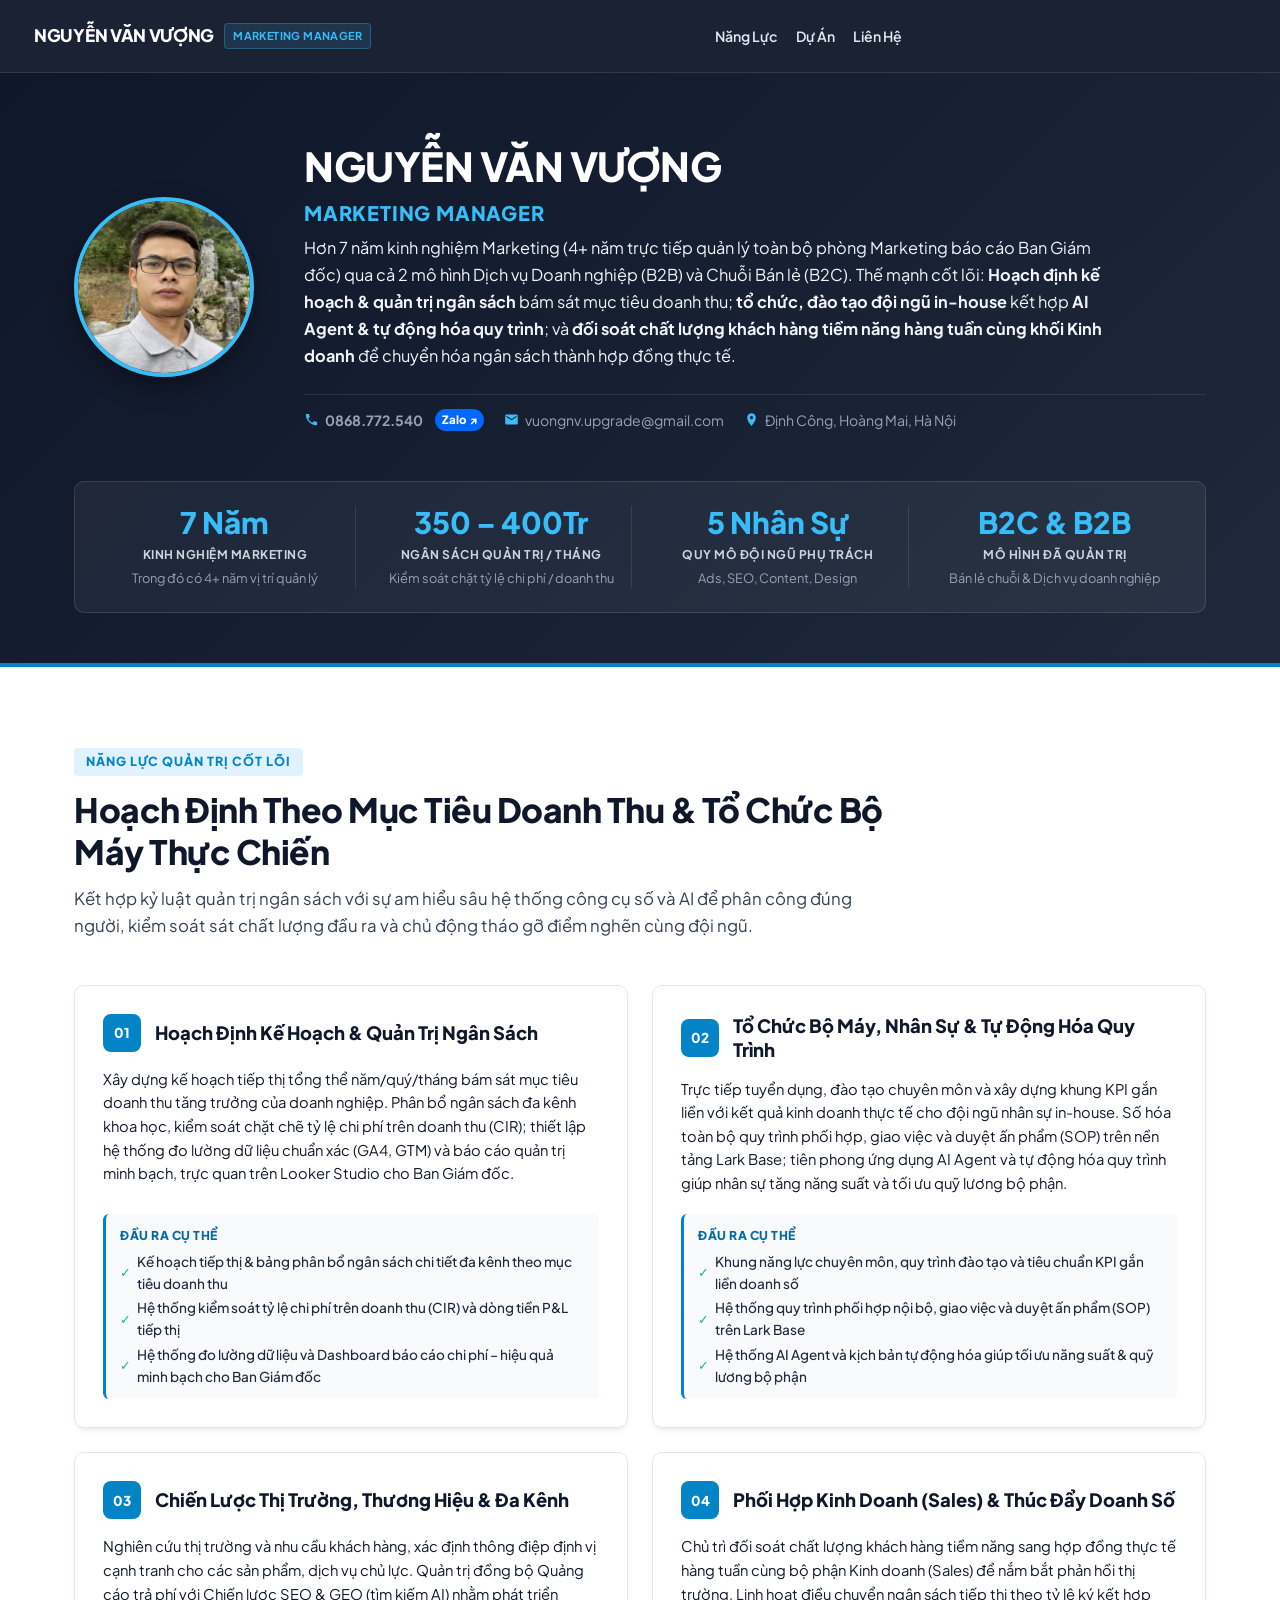
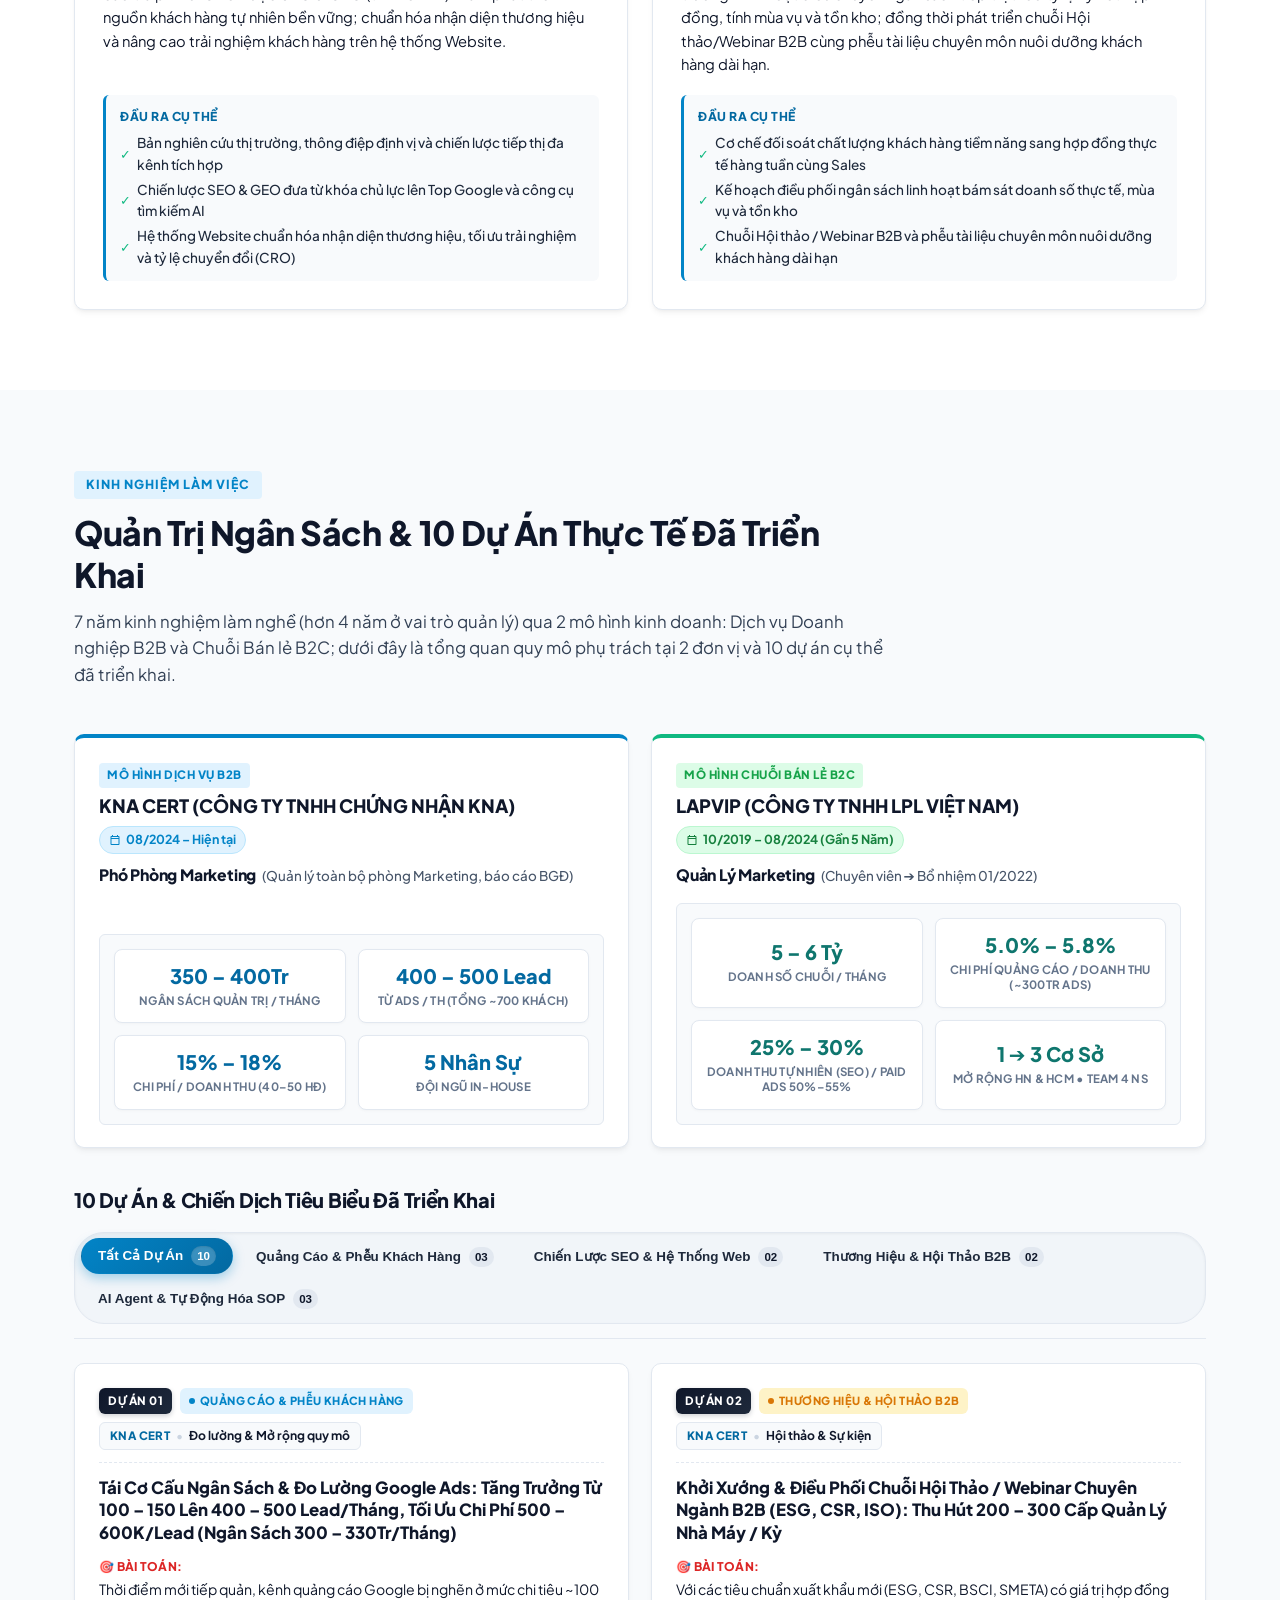
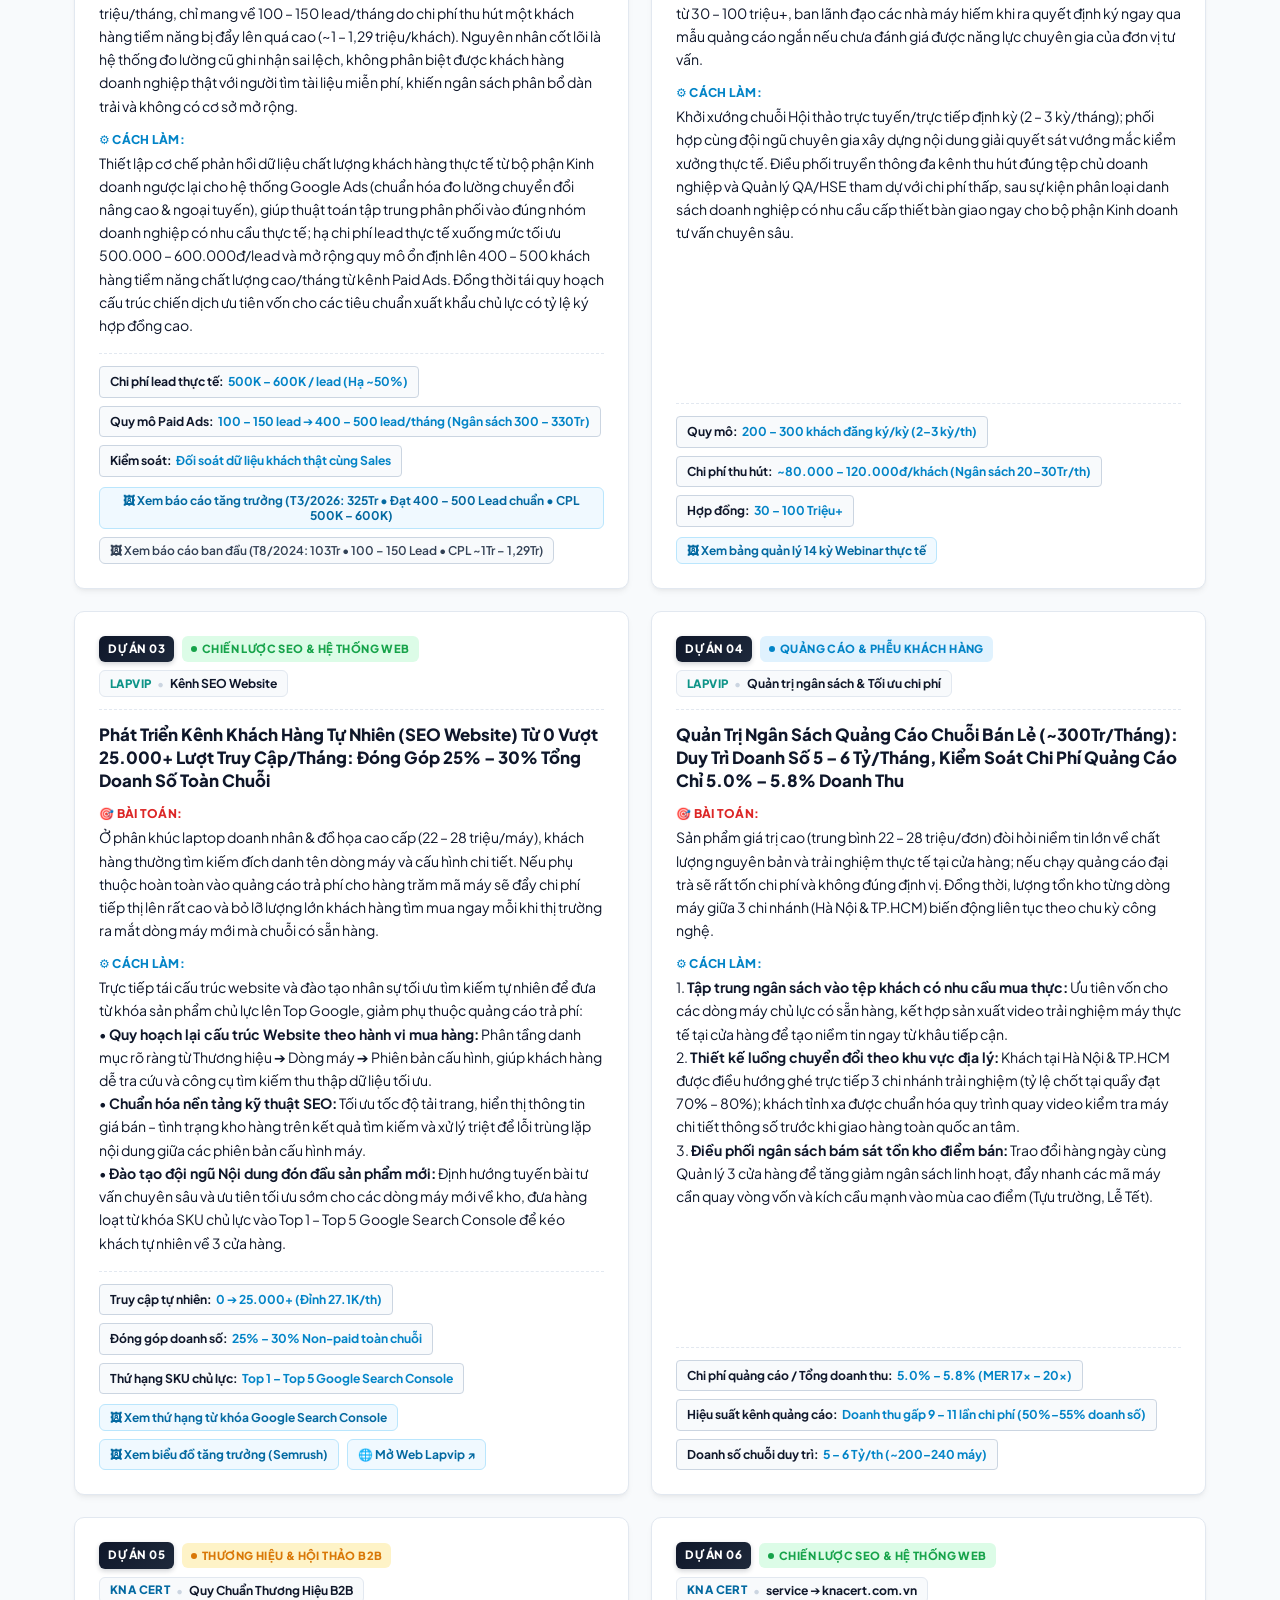
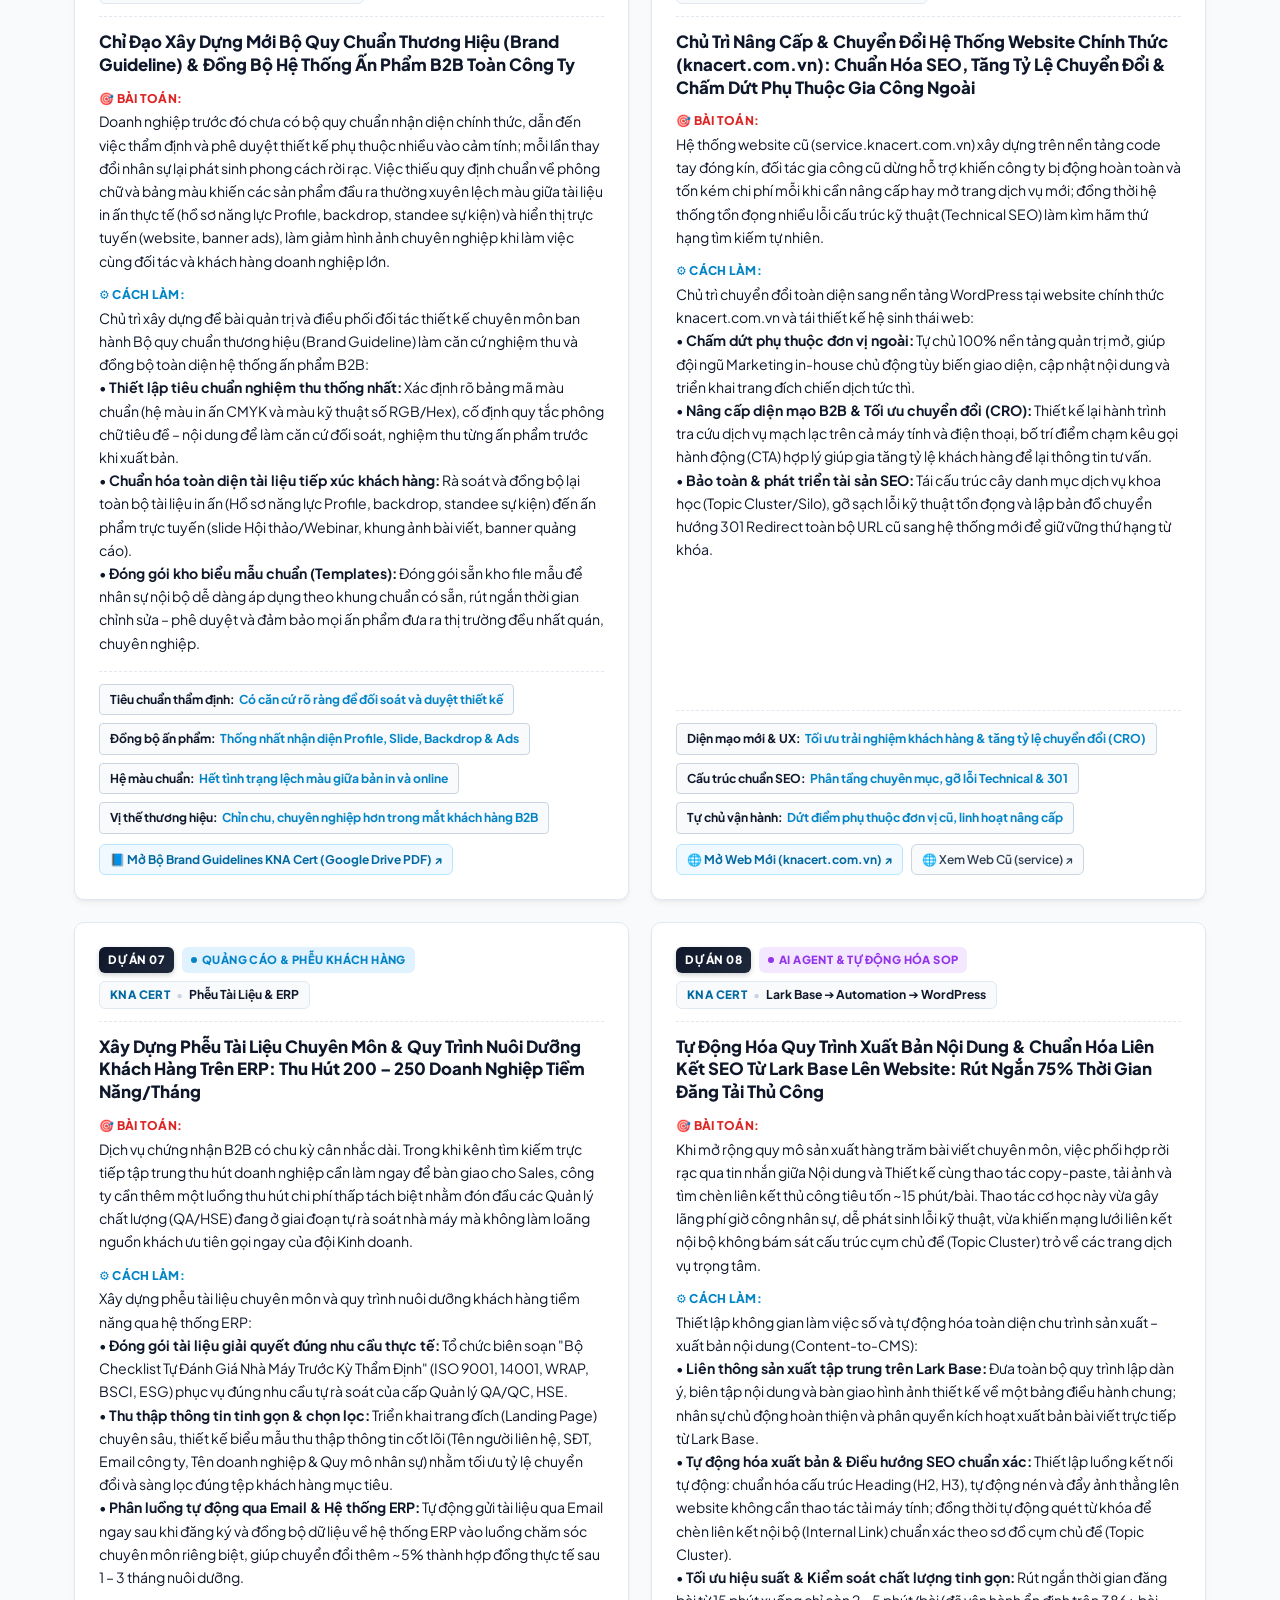
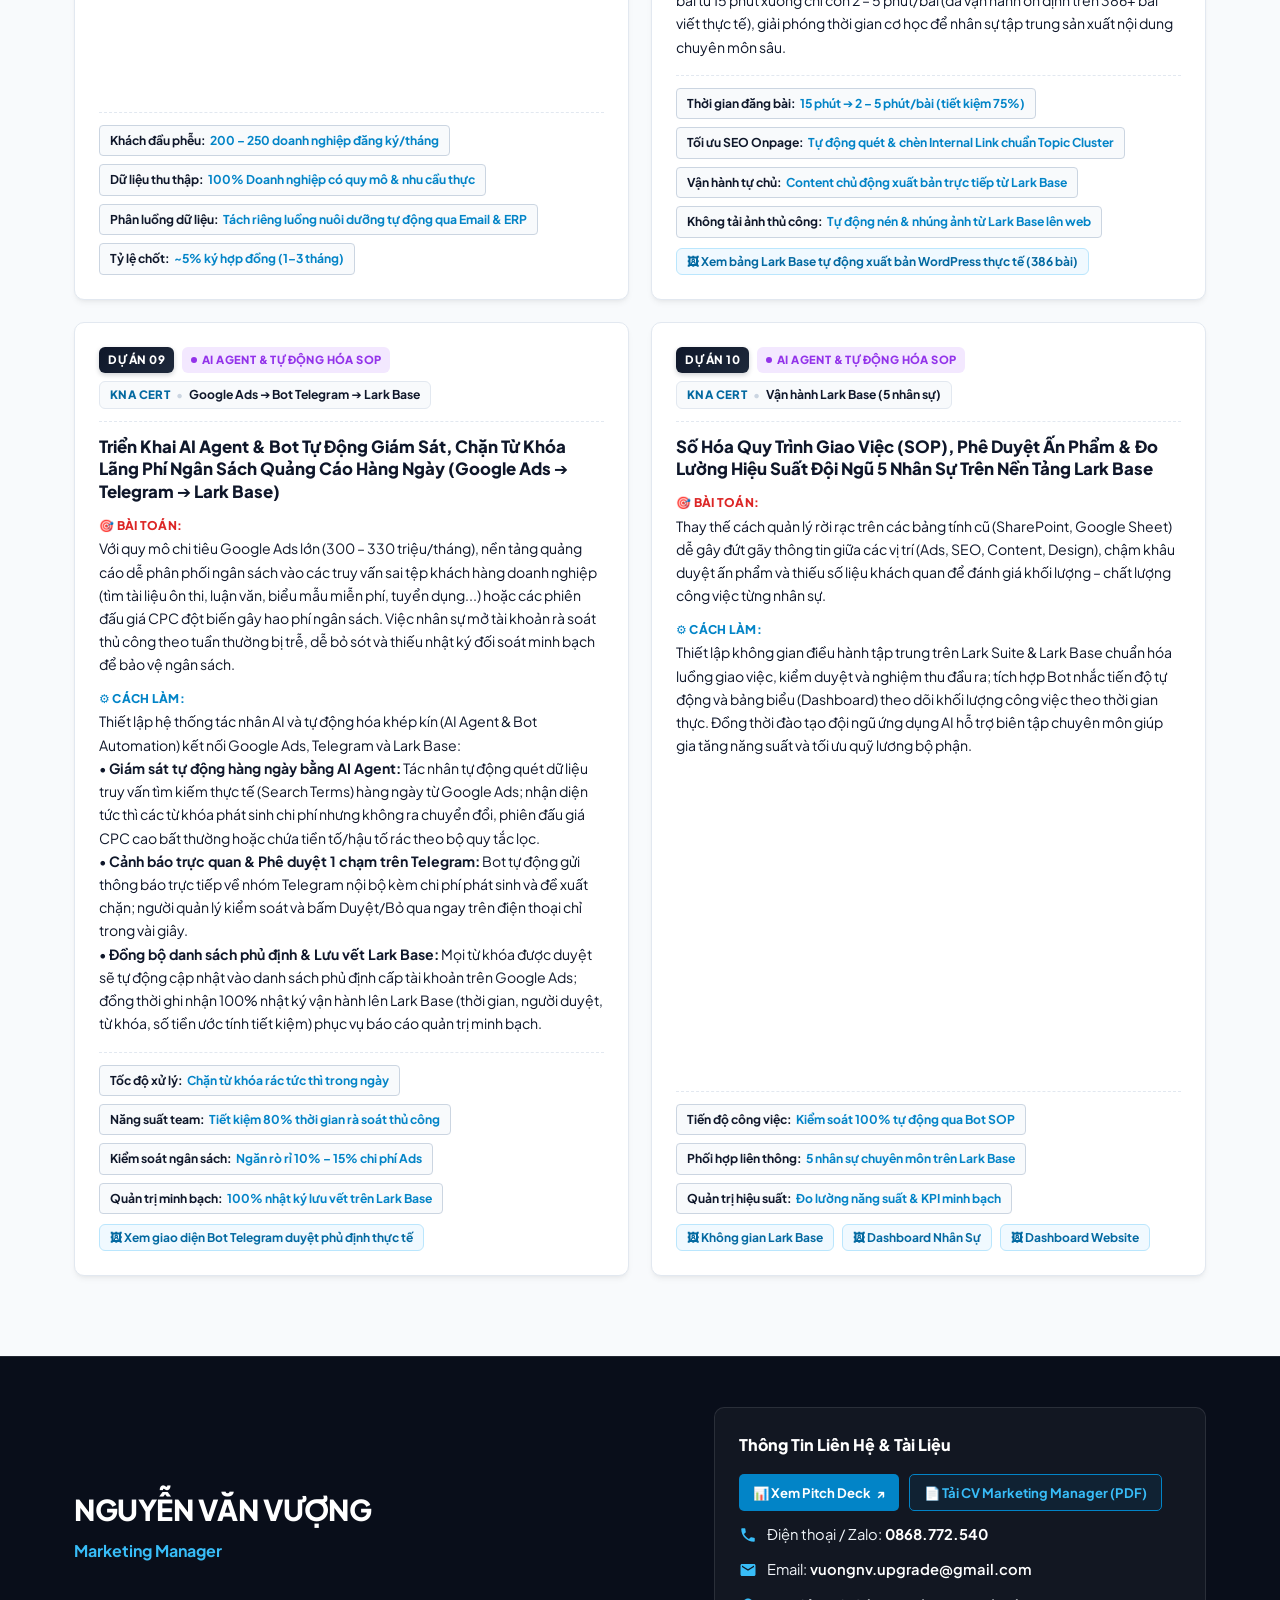
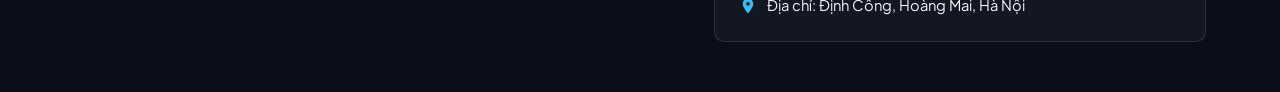
==== commit 575ca9ba: "fix: loai bo chip do phu tu khoa o Du an 03 tren web portfolio" ====
--- a/index.html
+++ b/index.html
@@ -846,8 +846,6 @@
 
                                                     <div class="proj-metric-chip">Đóng góp doanh số: <strong>25% – 30% Non-paid toàn chuỗi</strong></div> 
-                                                    <div class="proj-metric-chip">Độ phủ từ khóa: <strong>5.700+ Organic Keywords &amp; 151 trích dẫn AI Search</strong></div>-
                                                     <div class="proj-metric-chip">Thứ hạng SKU chủ lực: <strong>Top 1 – Top 5 Google Search Console</strong></div> 
                                                 </div>
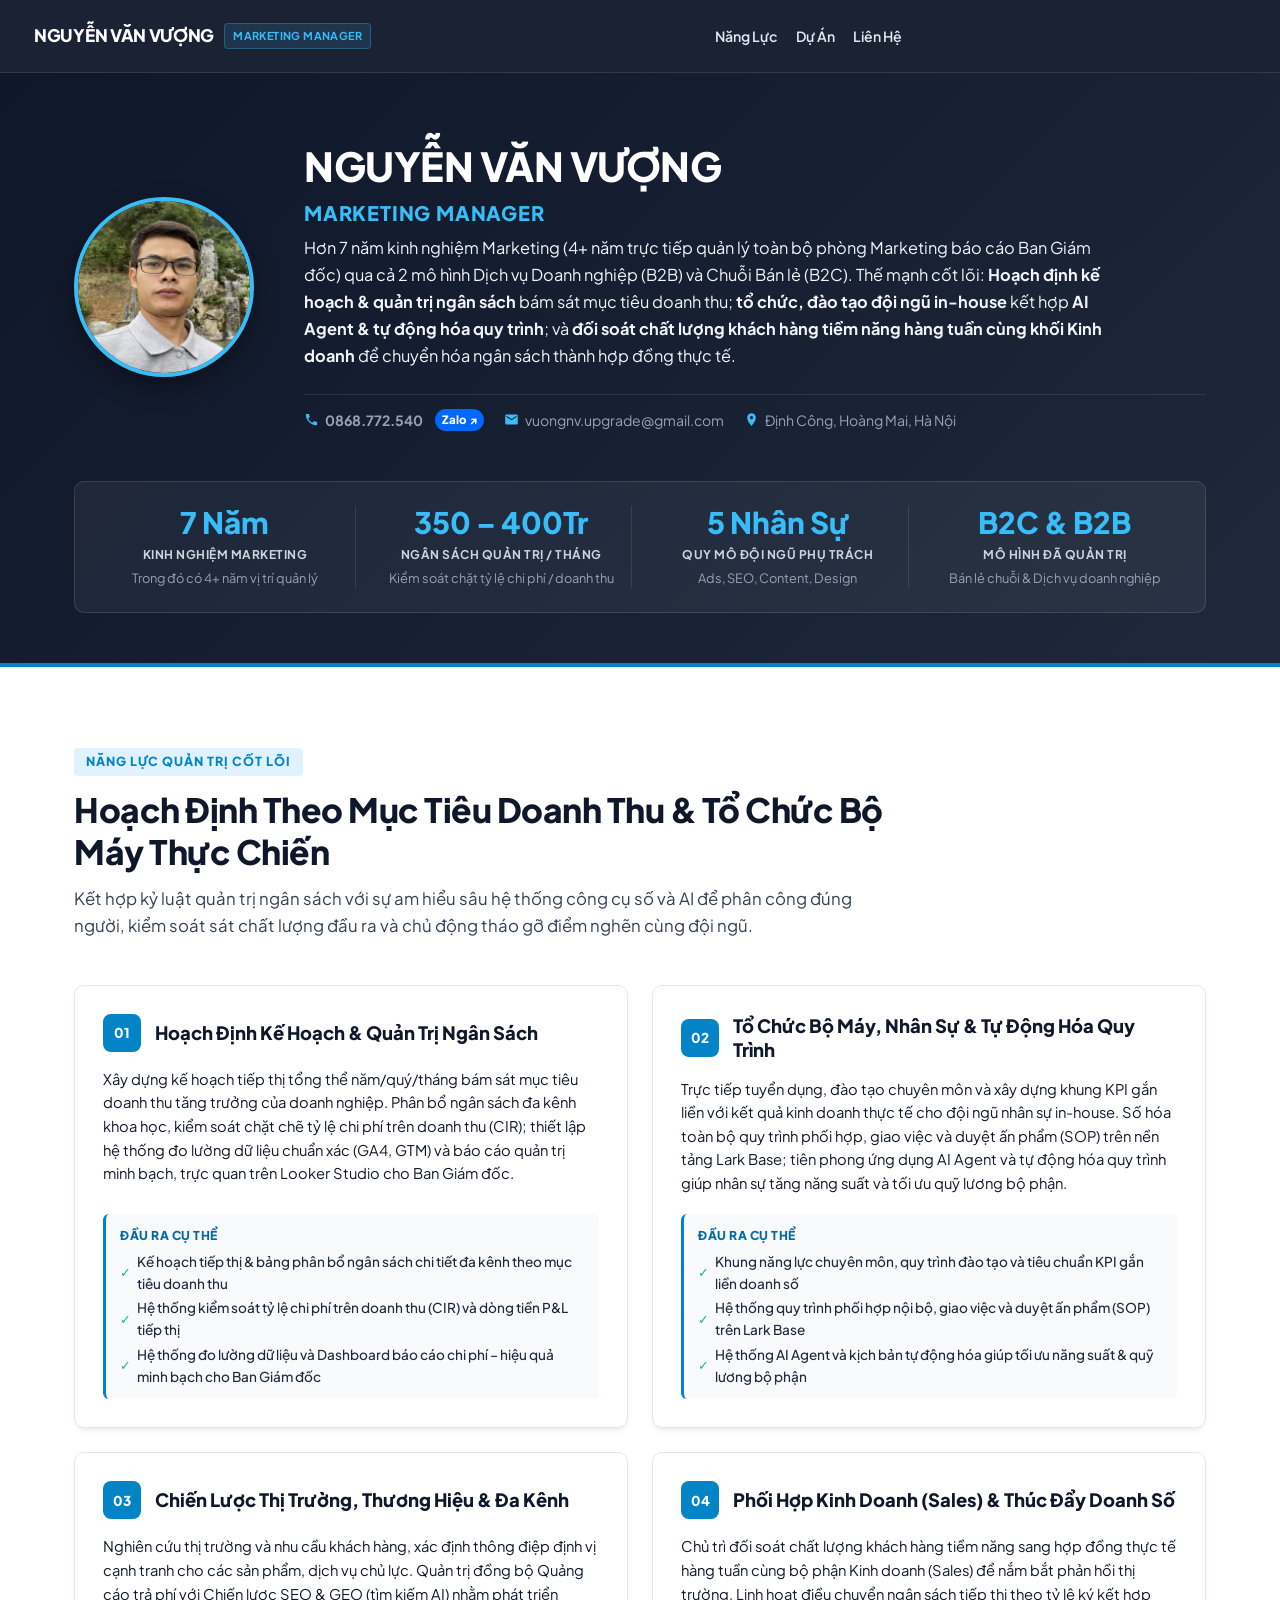
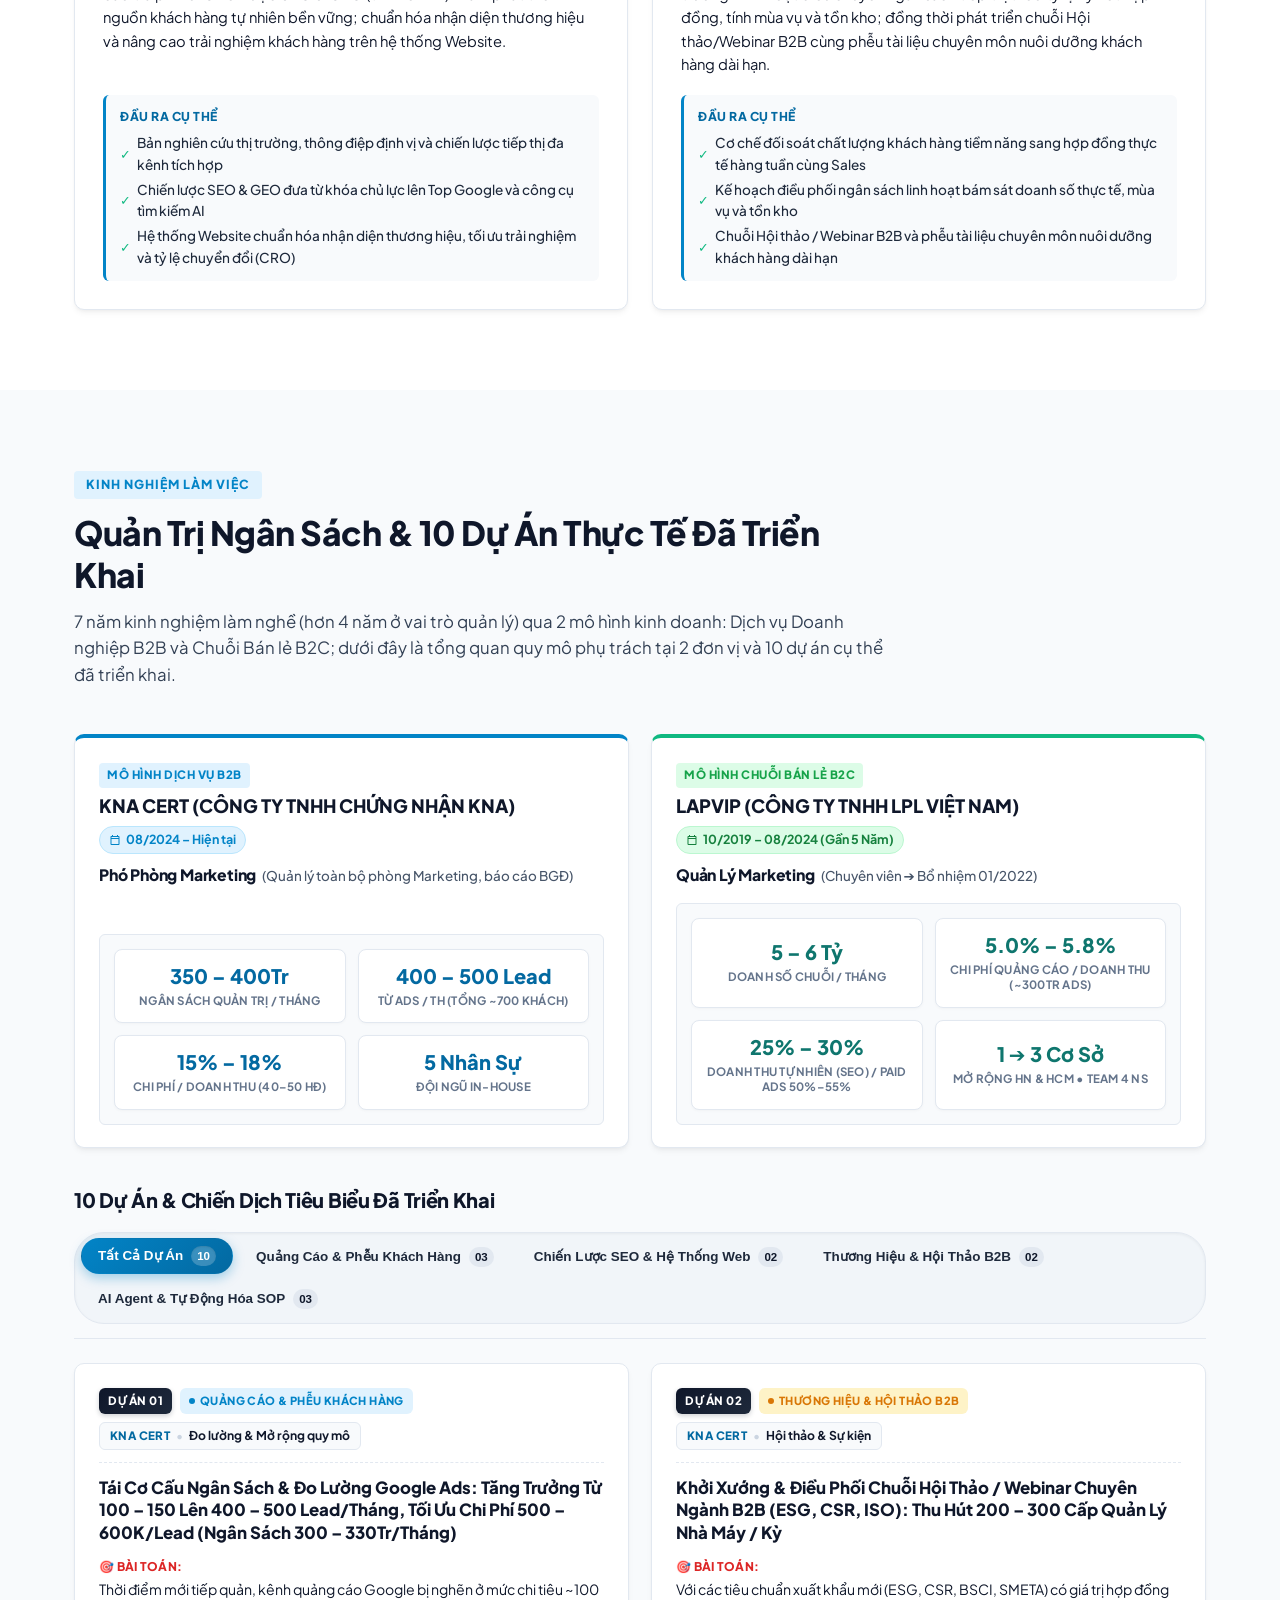
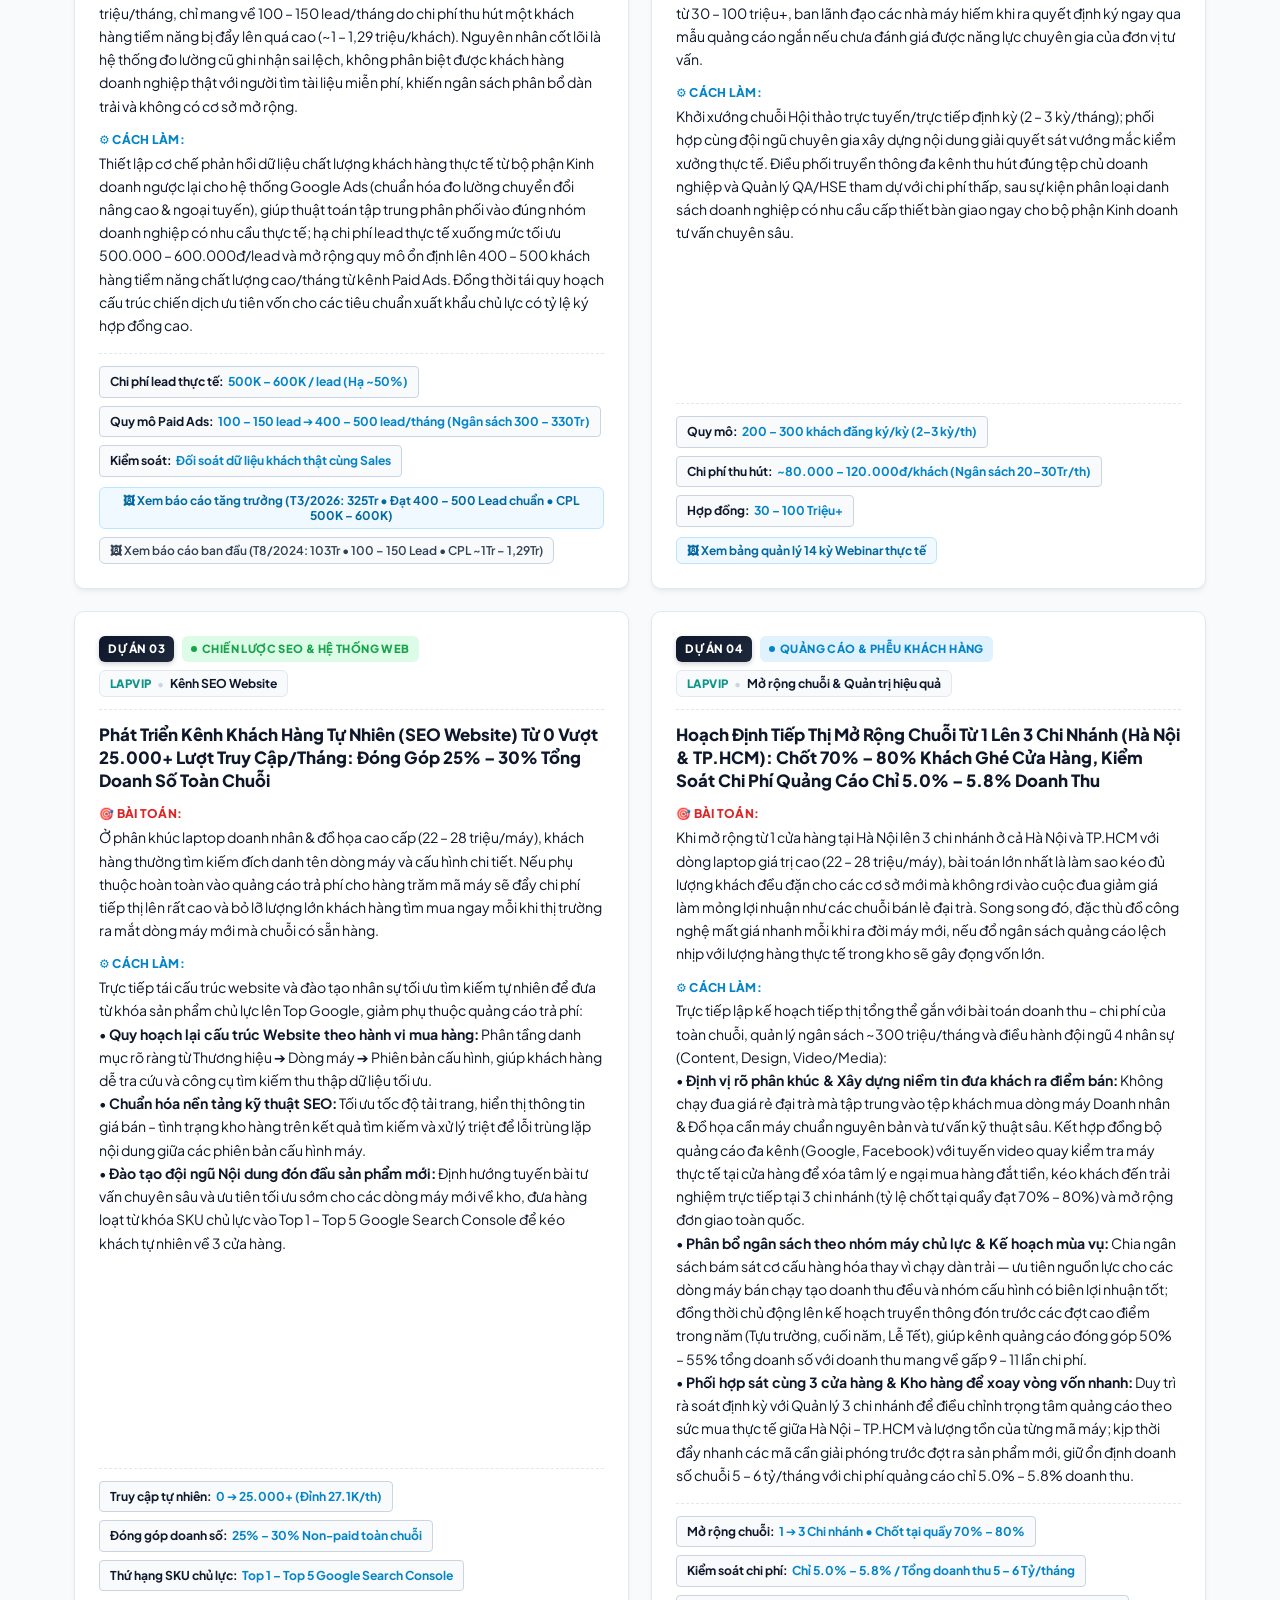
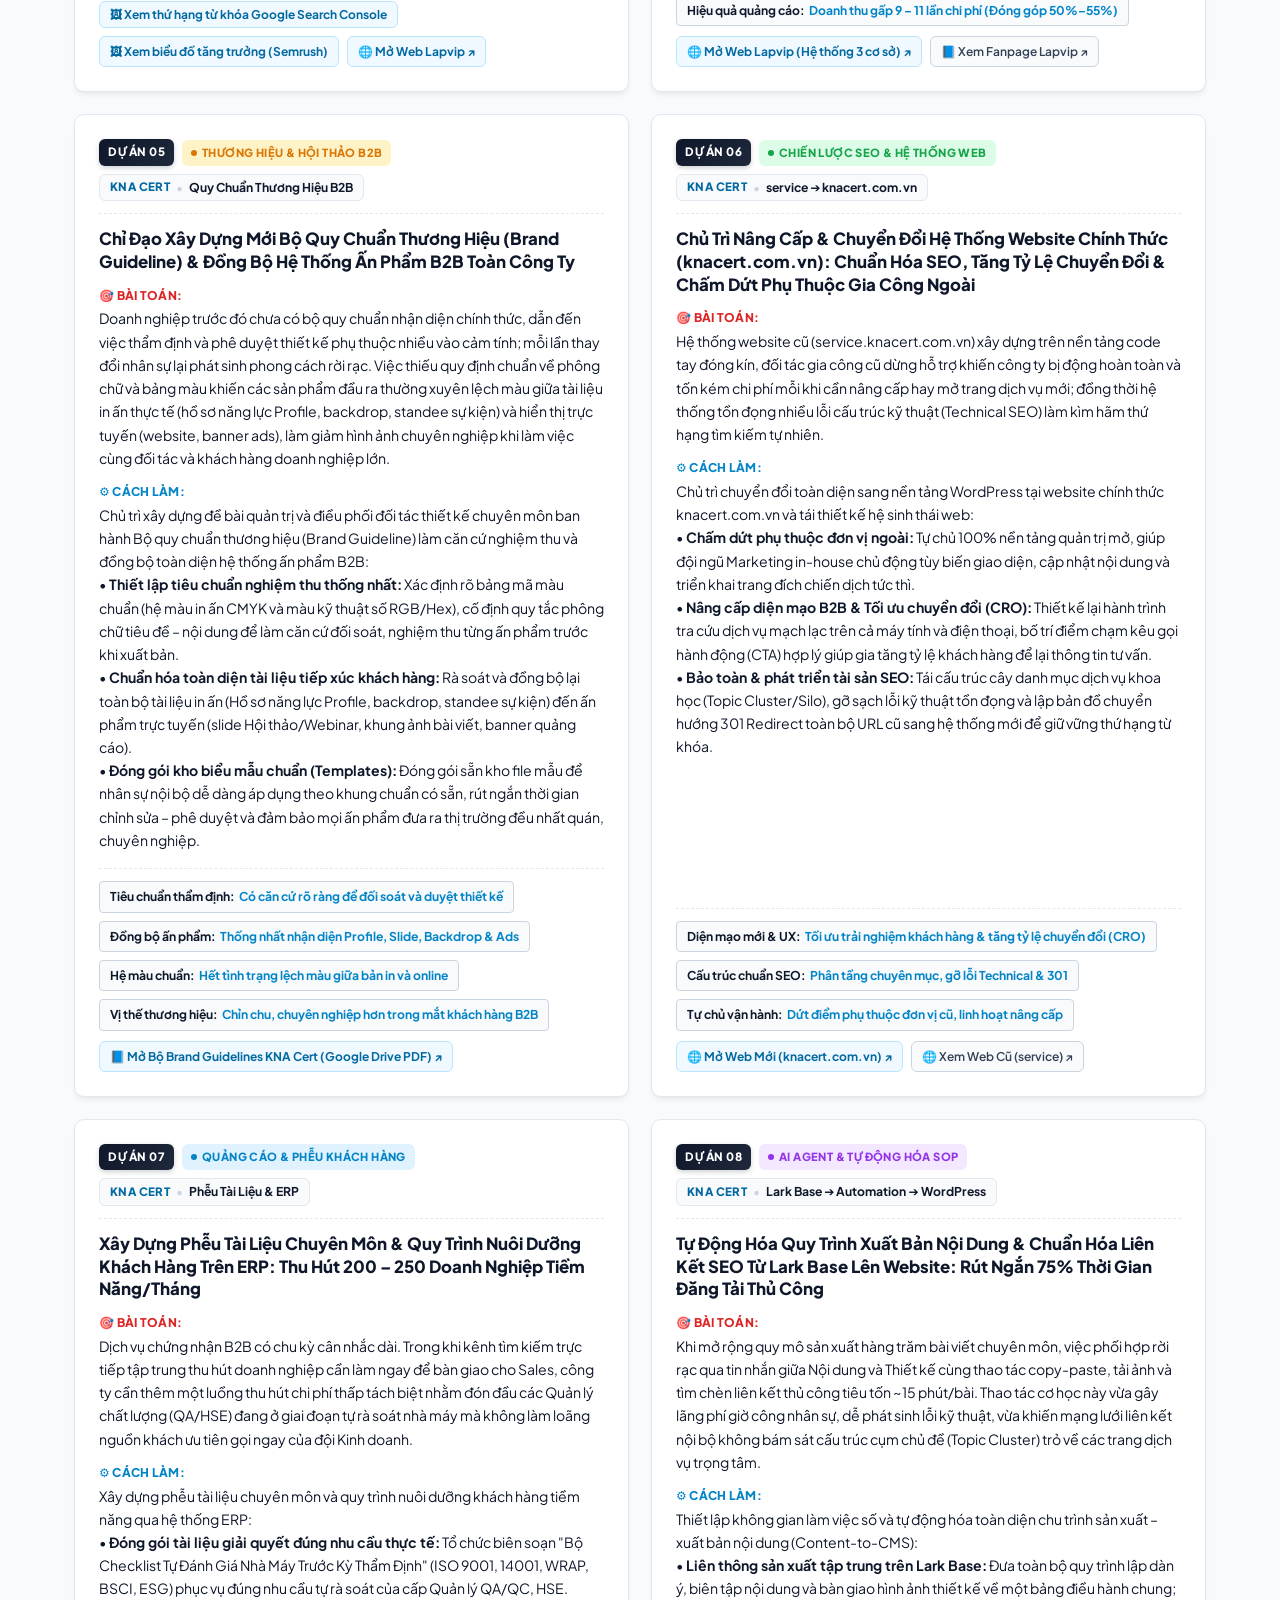
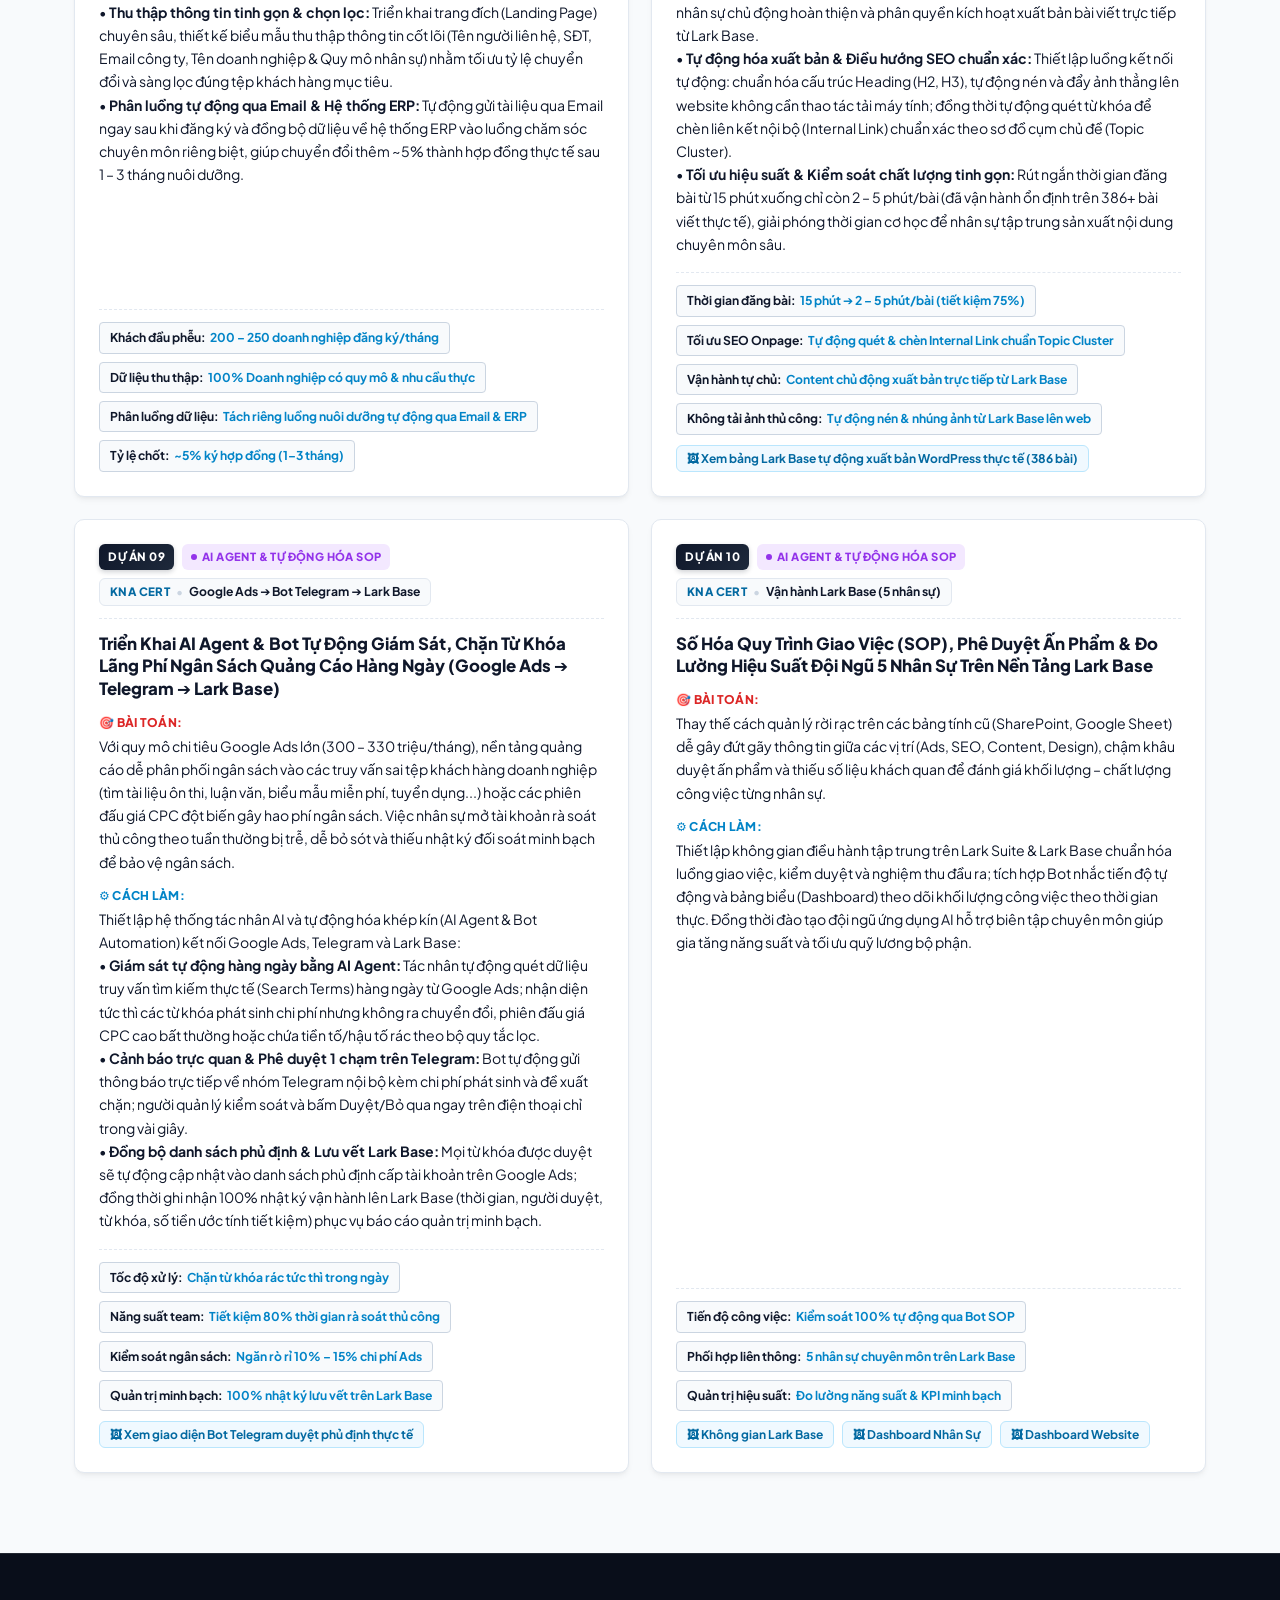
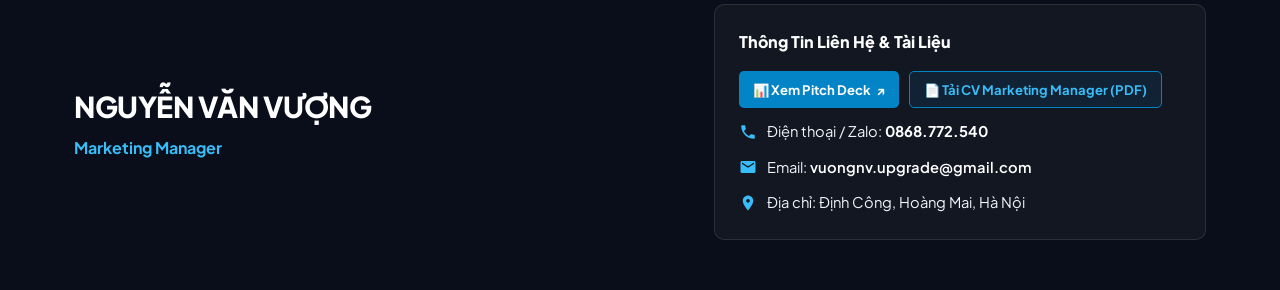
==== commit 1c329d33: "feat: lam moi toan dien Du an 04 Lapvip - nang tam chien luoc quan tri chuoi ban le voi ngon tu thuc" ====
--- a/index.html
+++ b/index.html
@@ -882,13 +882,289 @@
 
                     <div class="project-card" data-category="paid-ads"> 
+                        <div>+
+                            <div class="project-meta-row">+
+                                <div class="project-meta-left">+
+                                    <span class="project-num-badge">DỰ ÁN 04</span>+
+                                    <span class="project-category-pill pill-paid">Quảng Cáo &amp; Phễu Khách Hàng</span>+
+                                </div>+
+                                <div class="project-scope-badge">+
+                                    <span class="scope-company company-lapvip">LAPVIP</span>+
+                                    <span class="scope-divider">•</span>+
+                                    <span class="scope-desc">Mở rộng chuỗi &amp; Quản trị hiệu quả</span>+
+                                </div>+
+                            </div>+
+                            <div class="project-title">Hoạch Định Tiếp Thị Mở Rộng Chuỗi Từ 1 Lên 3 Chi Nhánh (Hà Nội &amp; TP.HCM): Chốt 70% – 80% Khách Ghé Cửa Hàng, Kiểm Soát Chi Phí Quảng Cáo Chỉ 5.0% – 5.8% Doanh Thu</div>+
+                            <div class="project-body-blocks">+
+                                <div class="project-block-item">+
+                                    <span class="project-block-label ch">🎯 Bài toán:</span>+
+                                    <span>Khi mở rộng từ 1 cửa hàng tại Hà Nội lên 3 chi nhánh ở cả Hà Nội và TP.HCM với dòng laptop giá trị cao (22 – 28 triệu/máy), bài toán lớn nhất là làm sao kéo đủ lượng khách đều đặn cho các cơ sở mới mà không rơi vào cuộc đua giảm giá làm mỏng lợi nhuận như các chuỗi bán lẻ đại trà. Song song đó, đặc thù đồ công nghệ mất giá nhanh mỗi khi ra đời máy mới, nếu đổ ngân sách quảng cáo lệch nhịp với lượng hàng thực tế trong kho sẽ gây đọng vốn lớn.</span>+
+                                </div>+
+                                <div class="project-block-item">+
+                                    <span class="project-block-label ac">⚙️ Cách làm:</span>+
+                                    <span>Trực tiếp lập kế hoạch tiếp thị tổng thể gắn với bài toán doanh thu – chi phí của toàn chuỗi, quản lý ngân sách ~300 triệu/tháng và điều hành đội ngũ 4 nhân sự (Content, Design, Video/Media):+
+                                    <br>• <strong>Định vị rõ phân khúc &amp; Xây dựng niềm tin đưa khách ra điểm bán:</strong> Không chạy đua giá rẻ đại trà mà tập trung vào tệp khách mua dòng máy Doanh nhân &amp; Đồ họa cần máy chuẩn nguyên bản và tư vấn kỹ thuật sâu. Kết hợp đồng bộ quảng cáo đa kênh (Google, Facebook) với tuyến video quay kiểm tra máy thực tế tại cửa hàng để xóa tâm lý e ngại mua hàng đắt tiền, kéo khách đến trải nghiệm trực tiếp tại 3 chi nhánh (tỷ lệ chốt tại quầy đạt 70% – 80%) và mở rộng đơn giao toàn quốc.+
+                                    <br>• <strong>Phân bổ ngân sách theo nhóm máy chủ lực &amp; Kế hoạch mùa vụ:</strong> Chia ngân sách bám sát cơ cấu hàng hóa thay vì chạy dàn trải — ưu tiên nguồn lực cho các dòng máy bán chạy tạo doanh thu đều và nhóm cấu hình có biên lợi nhuận tốt; đồng thời chủ động lên kế hoạch truyền thông đón trước các đợt cao điểm trong năm (Tựu trường, cuối năm, Lễ Tết), giúp kênh quảng cáo đóng góp 50% – 55% tổng doanh số với doanh thu mang về gấp 9 – 11 lần chi phí.+
+                                    <br>• <strong>Phối hợp sát cùng 3 cửa hàng &amp; Kho hàng để xoay vòng vốn nhanh:</strong> Duy trì rà soát định kỳ với Quản lý 3 chi nhánh để điều chỉnh trọng tâm quảng cáo theo sức mua thực tế giữa Hà Nội – TP.HCM và lượng tồn của từng mã máy; kịp thời đẩy nhanh các mã cần giải phóng trước đợt ra sản phẩm mới, giữ ổn định doanh số chuỗi 5 – 6 tỷ/tháng với chi phí quảng cáo chỉ 5.0% – 5.8% doanh thu.</span>+
+                                </div>+
+                            </div>+
+                        </div>+
+                        <div>+
+                            <div class="project-metrics-row">+
+                                <div class="proj-metric-chip">Mở rộng chuỗi: <strong>1 ➔ 3 Chi nhánh • Chốt tại quầy 70% – 80%</strong></div>+
+                                <div class="proj-metric-chip">Kiểm soát chi phí: <strong>Chỉ 5.0% – 5.8% / Tổng doanh thu 5 – 6 Tỷ/tháng</strong></div>+
+                                <div class="proj-metric-chip">Hiệu quả quảng cáo: <strong>Doanh thu gấp 9 – 11 lần chi phí (Đóng góp 50%–55%)</strong></div>+
+                            </div>+
+                            <div class="project-proof-row">+
+                                <a href="https://lapvip.vn/" target="_blank" rel="noopener" class="proj-proof-btn">+
+                                    🌐 Mở Web Lapvip (Hệ thống 3 cơ sở) ↗+
+                                </a>+
+                                <a href="https://www.facebook.com/lapvip.vn" target="_blank" rel="noopener" class="proj-proof-btn" style="background:#f8fafc; border-color:#cbd5e1; color:#334155; font-weight:600;">+
+                                    📘 Xem Fanpage Lapvip ↗+
+                                </a>+
+                            </div>+
+                        </div>+
+                    </div>+
++
+                    <!-- DỰ ÁN 05 -->+
+                    <div class="project-card" data-category="brand-events">+
                                             <div> 
                                                 <div class="project-meta-row"> 
                                                     <div class="project-meta-left"> 
-                                                        <span class="project-num-badge">DỰ ÁN 04</span>+                                                        <span class="project-num-badge">DỰ ÁN 05</span>+
+                                                        <span class="project-category-pill pill-brand">Thương Hiệu &amp; Hội Thảo B2B</span>+
+                                                    </div>+
+                                                    <div class="project-scope-badge">+
+                                                        <span class="scope-company company-kna">KNA CERT</span>+
+                                                        <span class="scope-divider">•</span>+
+                                                        <span class="scope-desc">Quy Chuẩn Thương Hiệu B2B</span>+
+                                                    </div>+
+                                                </div>+
+                                                <div class="project-title">Chỉ Đạo Xây Dựng Mới Bộ Quy Chuẩn Thương Hiệu (Brand Guideline) &amp; Đồng Bộ Hệ Thống Ấn Phẩm B2B Toàn Công Ty</div>+
+                                                <div class="project-body-blocks">+
+                                                    <div class="project-block-item">+
+                                                        <span class="project-block-label ch">🎯 Bài toán:</span>+
+                                                        <span>Doanh nghiệp trước đó chưa có bộ quy chuẩn nhận diện chính thức, dẫn đến việc thẩm định và phê duyệt thiết kế phụ thuộc nhiều vào cảm tính; mỗi lần thay đổi nhân sự lại phát sinh phong cách rời rạc. Việc thiếu quy định chuẩn về phông chữ và bảng màu khiến các sản phẩm đầu ra thường xuyên lệch màu giữa tài liệu in ấn thực tế (hồ sơ năng lực Profile, backdrop, standee sự kiện) và hiển thị trực tuyến (website, banner ads), làm giảm hình ảnh chuyên nghiệp khi làm việc cùng đối tác và khách hàng doanh nghiệp lớn.</span>+
+                                                    </div>+
+                                                    <div class="project-block-item">+
+                                                        <span class="project-block-label ac">⚙️ Cách làm:</span>+
+                                                        <span>Chủ trì xây dựng đề bài quản trị và điều phối đối tác thiết kế chuyên môn ban hành Bộ quy chuẩn thương hiệu (Brand Guideline) làm căn cứ nghiệm thu và đồng bộ toàn diện hệ thống ấn phẩm B2B:+
+                                                        <br>• <strong>Thiết lập tiêu chuẩn nghiệm thu thống nhất:</strong> Xác định rõ bảng mã màu chuẩn (hệ màu in ấn CMYK và màu kỹ thuật số RGB/Hex), cố định quy tắc phông chữ tiêu đề – nội dung để làm căn cứ đối soát, nghiệm thu từng ấn phẩm trước khi xuất bản.+
+                                                        <br>• <strong>Chuẩn hóa toàn diện tài liệu tiếp xúc khách hàng:</strong> Rà soát và đồng bộ lại toàn bộ tài liệu in ấn (Hồ sơ năng lực Profile, backdrop, standee sự kiện) đến ấn phẩm trực tuyến (slide Hội thảo/Webinar, khung ảnh bài viết, banner quảng cáo).+
+                                                        <br>• <strong>Đóng gói kho biểu mẫu chuẩn (Templates):</strong> Đóng gói sẵn kho file mẫu để nhân sự nội bộ dễ dàng áp dụng theo khung chuẩn có sẵn, rút ngắn thời gian chỉnh sửa – phê duyệt và đảm bảo mọi ấn phẩm đưa ra thị trường đều nhất quán, chuyên nghiệp.</span>+
+                                                    </div>+
+                                                </div>+
+                                            </div>+
+                                            <div>+
+                                                <div class="project-metrics-row">+
+                                                    <div class="proj-metric-chip">Tiêu chuẩn thẩm định: <strong>Có căn cứ rõ ràng để đối soát và duyệt thiết kế</strong></div>+
+                                                    <div class="proj-metric-chip">Đồng bộ ấn phẩm: <strong>Thống nhất nhận diện Profile, Slide, Backdrop &amp; Ads</strong></div>+
+                                                    <div class="proj-metric-chip">Hệ màu chuẩn: <strong>Hết tình trạng lệch màu giữa bản in và online</strong></div>+
+                                                    <div class="proj-metric-chip">Vị thế thương hiệu: <strong>Chỉn chu, chuyên nghiệp hơn trong mắt khách hàng B2B</strong></div>+
+                                                </div>+
+                                                <div class="project-proof-row">+
+                                                    <a href="https://drive.google.com/file/d/1i758-ZRrPiaOScOJ_0ER_gYrpDM1UXJw/view?usp=sharing" target="_blank" rel="noopener" class="proj-proof-btn">+
+                                                        📘 Mở Bộ Brand Guidelines KNA Cert (Google Drive PDF) ↗+
+                                                    </a>+
+                                                </div>+
+                                            </div>+
+                                        </div>+
++
+                    <!-- DỰ ÁN 06 -->+
+                    <!-- DỰ ÁN 06 -->+
+                    <div class="project-card" data-category="seo-geo">+
+                        <div>+
+                            <div class="project-meta-row">+
+                                <div class="project-meta-left">+
+                                    <span class="project-num-badge">DỰ ÁN 06</span>+
+                                    <span class="project-category-pill pill-seo">Chiến Lược SEO &amp; Hệ Thống Web</span>+
+                                </div>+
+                                <div class="project-scope-badge">+
+                                    <span class="scope-company company-kna">KNA CERT</span>+
+                                    <span class="scope-divider">•</span>+
+                                    <span class="scope-desc">service ➔ knacert.com.vn</span>+
+                                </div>+
+                            </div>+
+                            <div class="project-title">Chủ Trì Nâng Cấp &amp; Chuyển Đổi Hệ Thống Website Chính Thức (knacert.com.vn): Chuẩn Hóa SEO, Tăng Tỷ Lệ Chuyển Đổi &amp; Chấm Dứt Phụ Thuộc Gia Công Ngoài</div>+
+                            <div class="project-body-blocks">+
+                                <div class="project-block-item">+
+                                    <span class="project-block-label ch">🎯 Bài toán:</span>+
+                                    <span>Hệ thống website cũ (service.knacert.com.vn) xây dựng trên nền tảng code tay đóng kín, đối tác gia công cũ dừng hỗ trợ khiến công ty bị động hoàn toàn và tốn kém chi phí mỗi khi cần nâng cấp hay mở trang dịch vụ mới; đồng thời hệ thống tồn đọng nhiều lỗi cấu trúc kỹ thuật (Technical SEO) làm kìm hãm thứ hạng tìm kiếm tự nhiên.</span>+
+                                </div>+
+                                <div class="project-block-item">+
+                                    <span class="project-block-label ac">⚙️ Cách làm:</span>+
+                                    <span>Chủ trì chuyển đổi toàn diện sang nền tảng WordPress tại website chính thức knacert.com.vn và tái thiết kế hệ sinh thái web:+
+                                    <br>• <strong>Chấm dứt phụ thuộc đơn vị ngoài:</strong> Tự chủ 100% nền tảng quản trị mở, giúp đội ngũ Marketing in-house chủ động tùy biến giao diện, cập nhật nội dung và triển khai trang đích chiến dịch tức thì.+
+                                    <br>• <strong>Nâng cấp diện mạo B2B &amp; Tối ưu chuyển đổi (CRO):</strong> Thiết kế lại hành trình tra cứu dịch vụ mạch lạc trên cả máy tính và điện thoại, bố trí điểm chạm kêu gọi hành động (CTA) hợp lý giúp gia tăng tỷ lệ khách hàng để lại thông tin tư vấn.+
+                                    <br>• <strong>Bảo toàn &amp; phát triển tài sản SEO:</strong> Tái cấu trúc cây danh mục dịch vụ khoa học (Topic Cluster/Silo), gỡ sạch lỗi kỹ thuật tồn đọng và lập bản đồ chuyển hướng 301 Redirect toàn bộ URL cũ sang hệ thống mới để giữ vững thứ hạng từ khóa.</span>+
+                                </div>+
+                            </div>+
+                        </div>+
+                        <div>+
+                            <div class="project-metrics-row">+
+                                <div class="proj-metric-chip">Diện mạo mới &amp; UX: <strong>Tối ưu trải nghiệm khách hàng &amp; tăng tỷ lệ chuyển đổi (CRO)</strong></div>+
+                                <div class="proj-metric-chip">Cấu trúc chuẩn SEO: <strong>Phân tầng chuyên mục, gỡ lỗi Technical &amp; 301</strong></div>+
+                                <div class="proj-metric-chip">Tự chủ vận hành: <strong>Dứt điểm phụ thuộc đơn vị cũ, linh hoạt nâng cấp</strong></div>+
+                            </div>+
+                            <div class="project-proof-row">+
+                                <a href="https://knacert.com.vn/" target="_blank" rel="noopener" class="proj-proof-btn">+
+                                    🌐 Mở Web Mới (knacert.com.vn) ↗+
+                                </a>+
+                                <a href="https://service.knacert.com.vn/" target="_blank" rel="noopener" class="proj-proof-btn" style="background:#f8fafc; border-color:#cbd5e1; color:#334155; font-weight:600;">+
+                                    🌐 Xem Web Cũ (service) ↗+
+                                </a>+
+                            </div>+
+                        </div>+
+                    </div>+
++
+                    <!-- DỰ ÁN 07 -->+
+                    <!-- DỰ ÁN 07 -->+
+                                        <div class="project-card" data-category="paid-ads">+
+                                            <div>+
+                                                <div class="project-meta-row">+
+                                                    <div class="project-meta-left">+
+                                                        <span class="project-num-badge">DỰ ÁN 07</span> 
                                                         <span class="project-category-pill pill-paid">Quảng Cáo &amp; Phễu Khách Hàng</span> 
@@ -896,17 +1172,17 @@
 
                                                     <div class="project-scope-badge"> 
-                                                        <span class="scope-company company-lapvip">LAPVIP</span>+                                                        <span class="scope-company company-kna">KNA CERT</span> 
                                                         <span class="scope-divider">•</span> 
-                                                        <span class="scope-desc">Quản trị ngân sách &amp; Tối ưu chi phí</span>-
-                                                    </div>-
-                                                </div>-
-                                                <div class="project-title">Quản Trị Ngân Sách Quảng Cáo Chuỗi Bán Lẻ (~300Tr/Tháng): Duy Trì Doanh Số 5 – 6 Tỷ/Tháng, Kiểm Soát Chi Phí Quảng Cáo Chỉ 5.0% – 5.8% Doanh Thu</div>+                                                        <span class="scope-desc">Phễu Tài Liệu &amp; ERP</span>+
+                                                    </div>+
+                                                </div>+
+                                                <div class="project-title">Xây Dựng Phễu Tài Liệu Chuyên Môn &amp; Quy Trình Nuôi Dưỡng Khách Hàng Trên ERP: Thu Hút 200 – 250 Doanh Nghiệp Tiềm Năng/Tháng</div> 
                                                 <div class="project-body-blocks"> 
@@ -914,7 +1190,7 @@
 
                                                         <span class="project-block-label ch">🎯 Bài toán:</span> 
-                                                        <span>Sản phẩm giá trị cao (trung bình 22 – 28 triệu/đơn) đòi hỏi niềm tin lớn về chất lượng nguyên bản và trải nghiệm thực tế tại cửa hàng; nếu chạy quảng cáo đại trà sẽ rất tốn chi phí và không đúng định vị. Đồng thời, lượng tồn kho từng dòng máy giữa 3 chi nhánh (Hà Nội &amp; TP.HCM) biến động liên tục theo chu kỳ công nghệ.</span>+                                                        <span>Dịch vụ chứng nhận B2B có chu kỳ cân nhắc dài. Trong khi kênh tìm kiếm trực tiếp tập trung thu hút doanh nghiệp cần làm ngay để bàn giao cho Sales, công ty cần thêm một luồng thu hút chi phí thấp tách biệt nhằm đón đầu các Quản lý chất lượng (QA/HSE) đang ở giai đoạn tự rà soát nhà máy mà không làm loãng nguồn khách ưu tiên gọi ngay của đội Kinh doanh.</span> 
                                                     </div> 
@@ -922,15 +1198,13 @@
 
                                                         <span class="project-block-label ac">⚙️ Cách làm:</span> 
-                                                        <span>-
-                                                            1. <strong>Tập trung ngân sách vào tệp khách có nhu cầu mua thực:</strong> Ưu tiên vốn cho các dòng máy chủ lực có sẵn hàng, kết hợp sản xuất video trải nghiệm máy thực tế tại cửa hàng để tạo niềm tin ngay từ khâu tiếp cận.<br>-
-                                                            2. <strong>Thiết kế luồng chuyển đổi theo khu vực địa lý:</strong> Khách tại Hà Nội &amp; TP.HCM được điều hướng ghé trực tiếp 3 chi nhánh trải nghiệm (tỷ lệ chốt tại quầy đạt 70% – 80%); khách tỉnh xa được chuẩn hóa quy trình quay video kiểm tra máy chi tiết thông số trước khi giao hàng toàn quốc an tâm.<br>-
-                                                            3. <strong>Điều phối ngân sách bám sát tồn kho điểm bán:</strong> Trao đổi hàng ngày cùng Quản lý 3 cửa hàng để tăng giảm ngân sách linh hoạt, đẩy nhanh các mã máy cần quay vòng vốn và kích cầu mạnh vào mùa cao điểm (Tựu trường, Lễ Tết).-
-                                                        </span>+                                                        <span>Xây dựng phễu tài liệu chuyên môn và quy trình nuôi dưỡng khách hàng tiềm năng qua hệ thống ERP:+
+                                                        <br>• <strong>Đóng gói tài liệu giải quyết đúng nhu cầu thực tế:</strong> Tổ chức biên soạn "Bộ Checklist Tự Đánh Giá Nhà Máy Trước Kỳ Thẩm Định" (ISO 9001, 14001, WRAP, BSCI, ESG) phục vụ đúng nhu cầu tự rà soát của cấp Quản lý QA/QC, HSE.+
+                                                        <br>• <strong>Thu thập thông tin tinh gọn &amp; chọn lọc:</strong> Triển khai trang đích (Landing Page) chuyên sâu, thiết kế biểu mẫu thu thập thông tin cốt lõi (Tên người liên hệ, SĐT, Email công ty, Tên doanh nghiệp &amp; Quy mô nhân sự) nhằm tối ưu tỷ lệ chuyển đổi và sàng lọc đúng tệp khách hàng mục tiêu.+
+                                                        <br>• <strong>Phân luồng tự động qua Email &amp; Hệ thống ERP:</strong> Tự động gửi tài liệu qua Email ngay sau khi đăng ký và đồng bộ dữ liệu về hệ thống ERP vào luồng chăm sóc chuyên môn riêng biệt, giúp chuyển đổi thêm ~5% thành hợp đồng thực tế sau 1 – 3 tháng nuôi dưỡng.</span> 
                                                     </div> 
@@ -940,11 +1214,13 @@
 
                                             <div class="project-metrics-row"> 
-                                                <div class="proj-metric-chip">Chi phí quảng cáo / Tổng doanh thu: <strong>5.0% – 5.8% (MER 17x – 20x)</strong></div>-
-                                                <div class="proj-metric-chip">Hiệu suất kênh quảng cáo: <strong>Doanh thu gấp 9 – 11 lần chi phí (50%–55% doanh số)</strong></div>-
-                                                <div class="proj-metric-chip">Doanh số chuỗi duy trì: <strong>5 – 6 Tỷ/th (~200–240 máy)</strong></div>+                                                <div class="proj-metric-chip">Khách đầu phễu: <strong>200 – 250 doanh nghiệp đăng ký/tháng</strong></div>+
+                                                <div class="proj-metric-chip">Dữ liệu thu thập: <strong>100% Doanh nghiệp có quy mô &amp; nhu cầu thực</strong></div>+
+                                                <div class="proj-metric-chip">Phân luồng dữ liệu: <strong>Tách riêng luồng nuôi dưỡng tự động qua Email &amp; ERP</strong></div>+
+                                                <div class="proj-metric-chip">Tỷ lệ chốt: <strong>~5% ký hợp đồng (1–3 tháng)</strong></div> 
                                             </div> 
@@ -952,9 +1228,11 @@
 
  
-                    <!-- DỰ ÁN 05 -->-
-                    <div class="project-card" data-category="brand-events">+                    <!-- DỰ ÁN 08 -->+
+                    <!-- DỰ ÁN 08 -->+
+                                        <div class="project-card" data-category="martech-ai"> 
                                             <div> 
@@ -962,9 +1240,9 @@
 
                                                     <div class="project-meta-left"> 
-                                                        <span class="project-num-badge">DỰ ÁN 05</span>-
-                                                        <span class="project-category-pill pill-brand">Thương Hiệu &amp; Hội Thảo B2B</span>+                                                        <span class="project-num-badge">DỰ ÁN 08</span>+
+                                                        <span class="project-category-pill pill-martech">AI Agent &amp; Tự Động Hóa SOP</span> 
                                                     </div> 
@@ -974,13 +1252,13 @@
 
                                                         <span class="scope-divider">•</span> 
-                                                        <span class="scope-desc">Quy Chuẩn Thương Hiệu B2B</span>-
-                                                    </div>-
-                                                </div>-
-                                                <div class="project-title">Chỉ Đạo Xây Dựng Mới Bộ Quy Chuẩn Thương Hiệu (Brand Guideline) &amp; Đồng Bộ Hệ Thống Ấn Phẩm B2B Toàn Công Ty</div>+                                                        <span class="scope-desc">Lark Base ➔ Automation ➔ WordPress</span>+
+                                                    </div>+
+                                                </div>+
+                                                <div class="project-title">Tự Động Hóa Quy Trình Xuất Bản Nội Dung &amp; Chuẩn Hóa Liên Kết SEO Từ Lark Base Lên Website: Rút Ngắn 75% Thời Gian Đăng Tải Thủ Công</div> 
                                                 <div class="project-body-blocks"> 
@@ -988,7 +1266,7 @@
 
                                                         <span class="project-block-label ch">🎯 Bài toán:</span> 
-                                                        <span>Doanh nghiệp trước đó chưa có bộ quy chuẩn nhận diện chính thức, dẫn đến việc thẩm định và phê duyệt thiết kế phụ thuộc nhiều vào cảm tính; mỗi lần thay đổi nhân sự lại phát sinh phong cách rời rạc. Việc thiếu quy định chuẩn về phông chữ và bảng màu khiến các sản phẩm đầu ra thường xuyên lệch màu giữa tài liệu in ấn thực tế (hồ sơ năng lực Profile, backdrop, standee sự kiện) và hiển thị trực tuyến (website, banner ads), làm giảm hình ảnh chuyên nghiệp khi làm việc cùng đối tác và khách hàng doanh nghiệp lớn.</span>+                                                        <span>Khi mở rộng quy mô sản xuất hàng trăm bài viết chuyên môn, việc phối hợp rời rạc qua tin nhắn giữa Nội dung và Thiết kế cùng thao tác copy-paste, tải ảnh và tìm chèn liên kết thủ công tiêu tốn ~15 phút/bài. Thao tác cơ học này vừa gây lãng phí giờ công nhân sự, dễ phát sinh lỗi kỹ thuật, vừa khiến mạng lưới liên kết nội bộ không bám sát cấu trúc cụm chủ đề (Topic Cluster) trỏ về các trang dịch vụ trọng tâm.</span> 
                                                     </div> 
@@ -996,13 +1274,13 @@
 
                                                         <span class="project-block-label ac">⚙️ Cách làm:</span> 
-                                                        <span>Chủ trì xây dựng đề bài quản trị và điều phối đối tác thiết kế chuyên môn ban hành Bộ quy chuẩn thương hiệu (Brand Guideline) làm căn cứ nghiệm thu và đồng bộ toàn diện hệ thống ấn phẩm B2B:-
-                                                        <br>• <strong>Thiết lập tiêu chuẩn nghiệm thu thống nhất:</strong> Xác định rõ bảng mã màu chuẩn (hệ màu in ấn CMYK và màu kỹ thuật số RGB/Hex), cố định quy tắc phông chữ tiêu đề – nội dung để làm căn cứ đối soát, nghiệm thu từng ấn phẩm trước khi xuất bản.-
-                                                        <br>• <strong>Chuẩn hóa toàn diện tài liệu tiếp xúc khách hàng:</strong> Rà soát và đồng bộ lại toàn bộ tài liệu in ấn (Hồ sơ năng lực Profile, backdrop, standee sự kiện) đến ấn phẩm trực tuyến (slide Hội thảo/Webinar, khung ảnh bài viết, banner quảng cáo).-
-                                                        <br>• <strong>Đóng gói kho biểu mẫu chuẩn (Templates):</strong> Đóng gói sẵn kho file mẫu để nhân sự nội bộ dễ dàng áp dụng theo khung chuẩn có sẵn, rút ngắn thời gian chỉnh sửa – phê duyệt và đảm bảo mọi ấn phẩm đưa ra thị trường đều nhất quán, chuyên nghiệp.</span>+                                                        <span>Thiết lập không gian làm việc số và tự động hóa toàn diện chu trình sản xuất – xuất bản nội dung (Content-to-CMS):+
+                                                        <br>• <strong>Liên thông sản xuất tập trung trên Lark Base:</strong> Đưa toàn bộ quy trình lập dàn ý, biên tập nội dung và bàn giao hình ảnh thiết kế về một bảng điều hành chung; nhân sự chủ động hoàn thiện và phân quyền kích hoạt xuất bản bài viết trực tiếp từ Lark Base.+
+                                                        <br>• <strong>Tự động hóa xuất bản &amp; Điều hướng SEO chuẩn xác:</strong> Thiết lập luồng kết nối tự động: chuẩn hóa cấu trúc Heading (H2, H3), tự động nén và đẩy ảnh thẳng lên website không cần thao tác tải máy tính; đồng thời tự động quét từ khóa để chèn liên kết nội bộ (Internal Link) chuẩn xác theo sơ đồ cụm chủ đề (Topic Cluster).+
+                                                        <br>• <strong>Tối ưu hiệu suất &amp; Kiểm soát chất lượng tinh gọn:</strong> Rút ngắn thời gian đăng bài từ 15 phút xuống chỉ còn 2 – 5 phút/bài (đã vận hành ổn định trên 386+ bài viết thực tế), giải phóng thời gian cơ học để nhân sự tập trung sản xuất nội dung chuyên môn sâu.</span> 
                                                     </div> 
@@ -1014,23 +1292,23 @@
 
                                                 <div class="project-metrics-row"> 
-                                                    <div class="proj-metric-chip">Tiêu chuẩn thẩm định: <strong>Có căn cứ rõ ràng để đối soát và duyệt thiết kế</strong></div>-
-                                                    <div class="proj-metric-chip">Đồng bộ ấn phẩm: <strong>Thống nhất nhận diện Profile, Slide, Backdrop &amp; Ads</strong></div>-
-                                                    <div class="proj-metric-chip">Hệ màu chuẩn: <strong>Hết tình trạng lệch màu giữa bản in và online</strong></div>-
-                                                    <div class="proj-metric-chip">Vị thế thương hiệu: <strong>Chỉn chu, chuyên nghiệp hơn trong mắt khách hàng B2B</strong></div>+                                                    <div class="proj-metric-chip">Thời gian đăng bài: <strong>15 phút ➔ 2 – 5 phút/bài (tiết kiệm 75%)</strong></div>+
+                                                    <div class="proj-metric-chip">Tối ưu SEO Onpage: <strong>Tự động quét &amp; chèn Internal Link chuẩn Topic Cluster</strong></div>+
+                                                    <div class="proj-metric-chip">Vận hành tự chủ: <strong>Content chủ động xuất bản trực tiếp từ Lark Base</strong></div>+
+                                                    <div class="proj-metric-chip">Không tải ảnh thủ công: <strong>Tự động nén &amp; nhúng ảnh từ Lark Base lên web</strong></div> 
                                                 </div> 
                                                 <div class="project-proof-row"> 
-                                                    <a href="https://drive.google.com/file/d/1i758-ZRrPiaOScOJ_0ER_gYrpDM1UXJw/view?usp=sharing" target="_blank" rel="noopener" class="proj-proof-btn">-
-                                                        📘 Mở Bộ Brand Guidelines KNA Cert (Google Drive PDF) ↗-
-                                                    </a>+                                                    <button type="button" class="proj-proof-btn" data-lightbox-src="assets/lark-base-wordpress-cms.png" data-lightbox-caption="Bảng quản lý 386 bài viết trên Lark Base tích hợp các nút bấm tự động hóa xuất bản trực tiếp lên WordPress (Kiểm tra thử, Đăng bản nháp, Xác nhận Publish)">+
+                                                        🖼 Xem bảng Lark Base tự động xuất bản WordPress thực tế (386 bài)+
+                                                    </button> 
                                                 </div> 
@@ -1040,11 +1318,11 @@
 
  
-                    <!-- DỰ ÁN 06 -->-
-                    <!-- DỰ ÁN 06 -->-
-                    <div class="project-card" data-category="seo-geo">+                    <!-- DỰ ÁN 09 -->+
+                    <!-- DỰ ÁN 09 -->+
+                    <div class="project-card" data-category="martech-ai"> 
                         <div> 
@@ -1052,9 +1330,9 @@
 
                                 <div class="project-meta-left"> 
-                                    <span class="project-num-badge">DỰ ÁN 06</span>-
-                                    <span class="project-category-pill pill-seo">Chiến Lược SEO &amp; Hệ Thống Web</span>+                                    <span class="project-num-badge">DỰ ÁN 09</span>+
+                                    <span class="project-category-pill pill-martech">AI Agent &amp; Tự Động Hóa SOP</span> 
                                 </div> 
@@ -1064,13 +1342,13 @@
 
                                     <span class="scope-divider">•</span> 
-                                    <span class="scope-desc">service ➔ knacert.com.vn</span>+                                    <span class="scope-desc">Google Ads ➔ Bot Telegram ➔ Lark Base</span> 
                                 </div> 
                             </div> 
-                            <div class="project-title">Chủ Trì Nâng Cấp &amp; Chuyển Đổi Hệ Thống Website Chính Thức (knacert.com.vn): Chuẩn Hóa SEO, Tăng Tỷ Lệ Chuyển Đổi &amp; Chấm Dứt Phụ Thuộc Gia Công Ngoài</div>+                            <div class="project-title">Triển Khai AI Agent &amp; Bot Tự Động Giám Sát, Chặn Từ Khóa Lãng Phí Ngân Sách Quảng Cáo Hàng Ngày (Google Ads ➔ Telegram ➔ Lark Base)</div> 
                             <div class="project-body-blocks"> 
@@ -1078,7 +1356,7 @@
 
                                     <span class="project-block-label ch">🎯 Bài toán:</span> 
-                                    <span>Hệ thống website cũ (service.knacert.com.vn) xây dựng trên nền tảng code tay đóng kín, đối tác gia công cũ dừng hỗ trợ khiến công ty bị động hoàn toàn và tốn kém chi phí mỗi khi cần nâng cấp hay mở trang dịch vụ mới; đồng thời hệ thống tồn đọng nhiều lỗi cấu trúc kỹ thuật (Technical SEO) làm kìm hãm thứ hạng tìm kiếm tự nhiên.</span>+                                    <span>Với quy mô chi tiêu Google Ads lớn (300 – 330 triệu/tháng), nền tảng quảng cáo dễ phân phối ngân sách vào các truy vấn sai tệp khách hàng doanh nghiệp (tìm tài liệu ôn thi, luận văn, biểu mẫu miễn phí, tuyển dụng...) hoặc các phiên đấu giá CPC đột biến gây hao phí ngân sách. Việc nhân sự mở tài khoản rà soát thủ công theo tuần thường bị trễ, dễ bỏ sót và thiếu nhật ký đối soát minh bạch để bảo vệ ngân sách.</span> 
                                 </div> 
@@ -1086,13 +1364,13 @@
 
                                     <span class="project-block-label ac">⚙️ Cách làm:</span> 
-                                    <span>Chủ trì chuyển đổi toàn diện sang nền tảng WordPress tại website chính thức knacert.com.vn và tái thiết kế hệ sinh thái web:-
-                                    <br>• <strong>Chấm dứt phụ thuộc đơn vị ngoài:</strong> Tự chủ 100% nền tảng quản trị mở, giúp đội ngũ Marketing in-house chủ động tùy biến giao diện, cập nhật nội dung và triển khai trang đích chiến dịch tức thì.-
-                                    <br>• <strong>Nâng cấp diện mạo B2B &amp; Tối ưu chuyển đổi (CRO):</strong> Thiết kế lại hành trình tra cứu dịch vụ mạch lạc trên cả máy tính và điện thoại, bố trí điểm chạm kêu gọi hành động (CTA) hợp lý giúp gia tăng tỷ lệ khách hàng để lại thông tin tư vấn.-
-                                    <br>• <strong>Bảo toàn &amp; phát triển tài sản SEO:</strong> Tái cấu trúc cây danh mục dịch vụ khoa học (Topic Cluster/Silo), gỡ sạch lỗi kỹ thuật tồn đọng và lập bản đồ chuyển hướng 301 Redirect toàn bộ URL cũ sang hệ thống mới để giữ vững thứ hạng từ khóa.</span>+                                    <span>Thiết lập hệ thống tác nhân AI và tự động hóa khép kín (AI Agent &amp; Bot Automation) kết nối Google Ads, Telegram và Lark Base:+
+                                    <br>• <strong>Giám sát tự động hàng ngày bằng AI Agent:</strong> Tác nhân tự động quét dữ liệu truy vấn tìm kiếm thực tế (Search Terms) hàng ngày từ Google Ads; nhận diện tức thì các từ khóa phát sinh chi phí nhưng không ra chuyển đổi, phiên đấu giá CPC cao bất thường hoặc chứa tiền tố/hậu tố rác theo bộ quy tắc lọc.+
+                                    <br>• <strong>Cảnh báo trực quan &amp; Phê duyệt 1 chạm trên Telegram:</strong> Bot tự động gửi thông báo trực tiếp về nhóm Telegram nội bộ kèm chi phí phát sinh và đề xuất chặn; người quản lý kiểm soát và bấm Duyệt/Bỏ qua ngay trên điện thoại chỉ trong vài giây.+
+                                    <br>• <strong>Đồng bộ danh sách phủ định &amp; Lưu vết Lark Base:</strong> Mọi từ khóa được duyệt sẽ tự động cập nhật vào danh sách phủ định cấp tài khoản trên Google Ads; đồng thời ghi nhận 100% nhật ký vận hành lên Lark Base (thời gian, người duyệt, từ khóa, số tiền ước tính tiết kiệm) phục vụ báo cáo quản trị minh bạch.</span> 
                                 </div> 
@@ -1104,41 +1382,35 @@
 
                             <div class="project-metrics-row"> 
-                                <div class="proj-metric-chip">Diện mạo mới &amp; UX: <strong>Tối ưu trải nghiệm khách hàng &amp; tăng tỷ lệ chuyển đổi (CRO)</strong></div>-
-                                <div class="proj-metric-chip">Cấu trúc chuẩn SEO: <strong>Phân tầng chuyên mục, gỡ lỗi Technical &amp; 301</strong></div>-
-                                <div class="proj-metric-chip">Tự chủ vận hành: <strong>Dứt điểm phụ thuộc đơn vị cũ, linh hoạt nâng cấp</strong></div>+                                <div class="proj-metric-chip">Tốc độ xử lý: <strong>Chặn từ khóa rác tức thì trong ngày</strong></div>+
+                                <div class="proj-metric-chip">Năng suất team: <strong>Tiết kiệm 80% thời gian rà soát thủ công</strong></div>+
+                                <div class="proj-metric-chip">Kiểm soát ngân sách: <strong>Ngăn rò rỉ 10% – 15% chi phí Ads</strong></div>+
+                                <div class="proj-metric-chip">Quản trị minh bạch: <strong>100% nhật ký lưu vết trên Lark Base</strong></div> 
                             </div> 
                             <div class="project-proof-row"> 
-                                <a href="https://knacert.com.vn/" target="_blank" rel="noopener" class="proj-proof-btn">-
-                                    🌐 Mở Web Mới (knacert.com.vn) ↗-
-                                </a>-
-                                <a href="https://service.knacert.com.vn/" target="_blank" rel="noopener" class="proj-proof-btn" style="background:#f8fafc; border-color:#cbd5e1; color:#334155; font-weight:600;">-
-                                    🌐 Xem Web Cũ (service) ↗-
-                                </a>-
-                            </div>-
-                        </div>-
-                    </div>-
--
-                    <!-- DỰ ÁN 07 -->-
-                    <!-- DỰ ÁN 07 -->-
-                                        <div class="project-card" data-category="paid-ads">+                                <button type="button" class="proj-proof-btn" data-lightbox-src="assets/telegram-bot-negative-keywords.png" data-lightbox-caption="Giao diện Bot Telegram tự động bắt các phiên đấu giá CPC đột biến (150K–180K/click không chuyển đổi) trên landing page chạy Ads và duyệt phủ định 1 chạm, giúp giữ CPC bình quân toàn tài khoản ở mức tối ưu ~13.400 đ">+
+                                    🖼 Xem giao diện Bot Telegram duyệt phủ định thực tế+
+                                </button>+
+                            </div>+
+                        </div>+
+                    </div>+
++
+                    <!-- DỰ ÁN 10 -->+
+                    <div class="project-card" data-category="martech-ai"> 
                                             <div> 
@@ -1146,9 +1418,9 @@
 
                                                     <div class="project-meta-left"> 
-                                                        <span class="project-num-badge">DỰ ÁN 07</span>-
-                                                        <span class="project-category-pill pill-paid">Quảng Cáo &amp; Phễu Khách Hàng</span>+                                                        <span class="project-num-badge">DỰ ÁN 10</span>+
+                                                        <span class="project-category-pill pill-martech">AI Agent &amp; Tự Động Hóa SOP</span> 
                                                     </div> 
@@ -1158,13 +1430,13 @@
 
                                                         <span class="scope-divider">•</span> 
-                                                        <span class="scope-desc">Phễu Tài Liệu &amp; ERP</span>-
-                                                    </div>-
-                                                </div>-
-                                                <div class="project-title">Xây Dựng Phễu Tài Liệu Chuyên Môn &amp; Quy Trình Nuôi Dưỡng Khách Hàng Trên ERP: Thu Hút 200 – 250 Doanh Nghiệp Tiềm Năng/Tháng</div>+                                                        <span class="scope-desc">Vận hành Lark Base (5 nhân sự)</span>+
+                                                    </div>+
+                                                </div>+
+                                                <div class="project-title">Số Hóa Quy Trình Giao Việc (SOP), Phê Duyệt Ấn Phẩm &amp; Đo Lường Hiệu Suất Đội Ngũ 5 Nhân Sự Trên Nền Tảng Lark Base</div> 
                                                 <div class="project-body-blocks"> 
@@ -1172,7 +1444,7 @@
 
                                                         <span class="project-block-label ch">🎯 Bài toán:</span> 
-                                                        <span>Dịch vụ chứng nhận B2B có chu kỳ cân nhắc dài. Trong khi kênh tìm kiếm trực tiếp tập trung thu hút doanh nghiệp cần làm ngay để bàn giao cho Sales, công ty cần thêm một luồng thu hút chi phí thấp tách biệt nhằm đón đầu các Quản lý chất lượng (QA/HSE) đang ở giai đoạn tự rà soát nhà máy mà không làm loãng nguồn khách ưu tiên gọi ngay của đội Kinh doanh.</span>+                                                        <span>Thay thế cách quản lý rời rạc trên các bảng tính cũ (SharePoint, Google Sheet) dễ gây đứt gãy thông tin giữa các vị trí (Ads, SEO, Content, Design), chậm khâu duyệt ấn phẩm và thiếu số liệu khách quan để đánh giá khối lượng – chất lượng công việc từng nhân sự.</span> 
                                                     </div> 
@@ -1180,13 +1452,7 @@
 
                                                         <span class="project-block-label ac">⚙️ Cách làm:</span> 
-                                                        <span>Xây dựng phễu tài liệu chuyên môn và quy trình nuôi dưỡng khách hàng tiềm năng qua hệ thống ERP:-
-                                                        <br>• <strong>Đóng gói tài liệu giải quyết đúng nhu cầu thực tế:</strong> Tổ chức biên soạn "Bộ Checklist Tự Đánh Giá Nhà Máy Trước Kỳ Thẩm Định" (ISO 9001, 14001, WRAP, BSCI, ESG) phục vụ đúng nhu cầu tự rà soát của cấp Quản lý QA/QC, HSE.-
-                                                        <br>• <strong>Thu thập thông tin tinh gọn &amp; chọn lọc:</strong> Triển khai trang đích (Landing Page) chuyên sâu, thiết kế biểu mẫu thu thập thông tin cốt lõi (Tên người liên hệ, SĐT, Email công ty, Tên doanh nghiệp &amp; Quy mô nhân sự) nhằm tối ưu tỷ lệ chuyển đổi và sàng lọc đúng tệp khách hàng mục tiêu.-
-                                                        <br>• <strong>Phân luồng tự động qua Email &amp; Hệ thống ERP:</strong> Tự động gửi tài liệu qua Email ngay sau khi đăng ký và đồng bộ dữ liệu về hệ thống ERP vào luồng chăm sóc chuyên môn riêng biệt, giúp chuyển đổi thêm ~5% thành hợp đồng thực tế sau 1 – 3 tháng nuôi dưỡng.</span>+                                                        <span>Thiết lập không gian điều hành tập trung trên Lark Suite &amp; Lark Base chuẩn hóa luồng giao việc, kiểm duyệt và nghiệm thu đầu ra; tích hợp Bot nhắc tiến độ tự động và bảng biểu (Dashboard) theo dõi khối lượng công việc theo thời gian thực. Đồng thời đào tạo đội ngũ ứng dụng AI hỗ trợ biên tập chuyên môn giúp gia tăng năng suất và tối ưu quỹ lương bộ phận.</span> 
                                                     </div> 
@@ -1194,15 +1460,39 @@
 
                                             </div> 
-                                            <div class="project-metrics-row">-
-                                                <div class="proj-metric-chip">Khách đầu phễu: <strong>200 – 250 doanh nghiệp đăng ký/tháng</strong></div>-
-                                                <div class="proj-metric-chip">Dữ liệu thu thập: <strong>100% Doanh nghiệp có quy mô &amp; nhu cầu thực</strong></div>-
-                                                <div class="proj-metric-chip">Phân luồng dữ liệu: <strong>Tách riêng luồng nuôi dưỡng tự động qua Email &amp; ERP</strong></div>-
-                                                <div class="proj-metric-chip">Tỷ lệ chốt: <strong>~5% ký hợp đồng (1–3 tháng)</strong></div>+                                            <div>+
+                                                <div class="project-metrics-row">+
+                                                    <div class="proj-metric-chip">Tiến độ công việc: <strong>Kiểm soát 100% tự động qua Bot SOP</strong></div>+
+                                                    <div class="proj-metric-chip">Phối hợp liên thông: <strong>5 nhân sự chuyên môn trên Lark Base</strong></div>+
+                                                    <div class="proj-metric-chip">Quản trị hiệu suất: <strong>Đo lường năng suất &amp; KPI minh bạch</strong></div>+
+                                                </div>+
+                                                <div class="project-proof-row">+
+                                                    <button type="button" class="proj-proof-btn" data-lightbox-src="assets/lark-workspace-webinar.png" data-lightbox-caption="Không gian quản lý chung 6 phân hệ Phòng Marketing trên Lark Base">+
+                                                        🖼 Không gian Lark Base+
+                                                    </button>+
+                                                    <button type="button" class="proj-proof-btn" data-lightbox-src="assets/lark-dashboard-tasks.png" data-lightbox-caption="Dashboard theo dõi khối lượng &amp; tiến độ đầu việc nhân sự trên Lark Base (114 Task)">+
+                                                        🖼 Dashboard Nhân Sự+
+                                                    </button>+
+                                                    <button type="button" class="proj-proof-btn" data-lightbox-src="assets/lark-dashboard-website.png" data-lightbox-caption="Dashboard phối hợp nội dung &amp; hình ảnh Website trên Lark Base">+
+                                                        🖼 Dashboard Website+
+                                                    </button>+
+                                                </div> 
                                             </div> 
@@ -1210,278 +1500,6 @@
 
  
-                    <!-- DỰ ÁN 08 -->-
-                    <!-- DỰ ÁN 08 -->-
-                                        <div class="project-card" data-category="martech-ai">-
-                                            <div>-
-                                                <div class="project-meta-row">-
-                                                    <div class="project-meta-left">-
-                                                        <span class="project-num-badge">DỰ ÁN 08</span>-
-                                                        <span class="project-category-pill pill-martech">AI Agent &amp; Tự Động Hóa SOP</span>-
-                                                    </div>-
-                                                    <div class="project-scope-badge">-
-                                                        <span class="scope-company company-kna">KNA CERT</span>-
-                                                        <span class="scope-divider">•</span>-
-                                                        <span class="scope-desc">Lark Base ➔ Automation ➔ WordPress</span>-
-                                                    </div>-
-                                                </div>-
-                                                <div class="project-title">Tự Động Hóa Quy Trình Xuất Bản Nội Dung &amp; Chuẩn Hóa Liên Kết SEO Từ Lark Base Lên Website: Rút Ngắn 75% Thời Gian Đăng Tải Thủ Công</div>-
-                                                <div class="project-body-blocks">-
-                                                    <div class="project-block-item">-
-                                                        <span class="project-block-label ch">🎯 Bài toán:</span>-
-                                                        <span>Khi mở rộng quy mô sản xuất hàng trăm bài viết chuyên môn, việc phối hợp rời rạc qua tin nhắn giữa Nội dung và Thiết kế cùng thao tác copy-paste, tải ảnh và tìm chèn liên kết thủ công tiêu tốn ~15 phút/bài. Thao tác cơ học này vừa gây lãng phí giờ công nhân sự, dễ phát sinh lỗi kỹ thuật, vừa khiến mạng lưới liên kết nội bộ không bám sát cấu trúc cụm chủ đề (Topic Cluster) trỏ về các trang dịch vụ trọng tâm.</span>-
-                                                    </div>-
-                                                    <div class="project-block-item">-
-                                                        <span class="project-block-label ac">⚙️ Cách làm:</span>-
-                                                        <span>Thiết lập không gian làm việc số và tự động hóa toàn diện chu trình sản xuất – xuất bản nội dung (Content-to-CMS):-
-                                                        <br>• <strong>Liên thông sản xuất tập trung trên Lark Base:</strong> Đưa toàn bộ quy trình lập dàn ý, biên tập nội dung và bàn giao hình ảnh thiết kế về một bảng điều hành chung; nhân sự chủ động hoàn thiện và phân quyền kích hoạt xuất bản bài viết trực tiếp từ Lark Base.-
-                                                        <br>• <strong>Tự động hóa xuất bản &amp; Điều hướng SEO chuẩn xác:</strong> Thiết lập luồng kết nối tự động: chuẩn hóa cấu trúc Heading (H2, H3), tự động nén và đẩy ảnh thẳng lên website không cần thao tác tải máy tính; đồng thời tự động quét từ khóa để chèn liên kết nội bộ (Internal Link) chuẩn xác theo sơ đồ cụm chủ đề (Topic Cluster).-
-                                                        <br>• <strong>Tối ưu hiệu suất &amp; Kiểm soát chất lượng tinh gọn:</strong> Rút ngắn thời gian đăng bài từ 15 phút xuống chỉ còn 2 – 5 phút/bài (đã vận hành ổn định trên 386+ bài viết thực tế), giải phóng thời gian cơ học để nhân sự tập trung sản xuất nội dung chuyên môn sâu.</span>-
-                                                    </div>-
-                                                </div>-
-                                            </div>-
-                                            <div>-
-                                                <div class="project-metrics-row">-
-                                                    <div class="proj-metric-chip">Thời gian đăng bài: <strong>15 phút ➔ 2 – 5 phút/bài (tiết kiệm 75%)</strong></div>-
-                                                    <div class="proj-metric-chip">Tối ưu SEO Onpage: <strong>Tự động quét &amp; chèn Internal Link chuẩn Topic Cluster</strong></div>-
-                                                    <div class="proj-metric-chip">Vận hành tự chủ: <strong>Content chủ động xuất bản trực tiếp từ Lark Base</strong></div>-
-                                                    <div class="proj-metric-chip">Không tải ảnh thủ công: <strong>Tự động nén &amp; nhúng ảnh từ Lark Base lên web</strong></div>-
-                                                </div>-
-                                                <div class="project-proof-row">-
-                                                    <button type="button" class="proj-proof-btn" data-lightbox-src="assets/lark-base-wordpress-cms.png" data-lightbox-caption="Bảng quản lý 386 bài viết trên Lark Base tích hợp các nút bấm tự động hóa xuất bản trực tiếp lên WordPress (Kiểm tra thử, Đăng bản nháp, Xác nhận Publish)">-
-                                                        🖼 Xem bảng Lark Base tự động xuất bản WordPress thực tế (386 bài)-
-                                                    </button>-
-                                                </div>-
-                                            </div>-
-                                        </div>-
--
-                    <!-- DỰ ÁN 09 -->-
-                    <!-- DỰ ÁN 09 -->-
-                    <div class="project-card" data-category="martech-ai">-
-                        <div>-
-                            <div class="project-meta-row">-
-                                <div class="project-meta-left">-
-                                    <span class="project-num-badge">DỰ ÁN 09</span>-
-                                    <span class="project-category-pill pill-martech">AI Agent &amp; Tự Động Hóa SOP</span>-
-                                </div>-
-                                <div class="project-scope-badge">-
-                                    <span class="scope-company company-kna">KNA CERT</span>-
-                                    <span class="scope-divider">•</span>-
-                                    <span class="scope-desc">Google Ads ➔ Bot Telegram ➔ Lark Base</span>-
-                                </div>-
-                            </div>-
-                            <div class="project-title">Triển Khai AI Agent &amp; Bot Tự Động Giám Sát, Chặn Từ Khóa Lãng Phí Ngân Sách Quảng Cáo Hàng Ngày (Google Ads ➔ Telegram ➔ Lark Base)</div>-
-                            <div class="project-body-blocks">-
-                                <div class="project-block-item">-
-                                    <span class="project-block-label ch">🎯 Bài toán:</span>-
-                                    <span>Với quy mô chi tiêu Google Ads lớn (300 – 330 triệu/tháng), nền tảng quảng cáo dễ phân phối ngân sách vào các truy vấn sai tệp khách hàng doanh nghiệp (tìm tài liệu ôn thi, luận văn, biểu mẫu miễn phí, tuyển dụng...) hoặc các phiên đấu giá CPC đột biến gây hao phí ngân sách. Việc nhân sự mở tài khoản rà soát thủ công theo tuần thường bị trễ, dễ bỏ sót và thiếu nhật ký đối soát minh bạch để bảo vệ ngân sách.</span>-
-                                </div>-
-                                <div class="project-block-item">-
-                                    <span class="project-block-label ac">⚙️ Cách làm:</span>-
-                                    <span>Thiết lập hệ thống tác nhân AI và tự động hóa khép kín (AI Agent &amp; Bot Automation) kết nối Google Ads, Telegram và Lark Base:-
-                                    <br>• <strong>Giám sát tự động hàng ngày bằng AI Agent:</strong> Tác nhân tự động quét dữ liệu truy vấn tìm kiếm thực tế (Search Terms) hàng ngày từ Google Ads; nhận diện tức thì các từ khóa phát sinh chi phí nhưng không ra chuyển đổi, phiên đấu giá CPC cao bất thường hoặc chứa tiền tố/hậu tố rác theo bộ quy tắc lọc.-
-                                    <br>• <strong>Cảnh báo trực quan &amp; Phê duyệt 1 chạm trên Telegram:</strong> Bot tự động gửi thông báo trực tiếp về nhóm Telegram nội bộ kèm chi phí phát sinh và đề xuất chặn; người quản lý kiểm soát và bấm Duyệt/Bỏ qua ngay trên điện thoại chỉ trong vài giây.-
-                                    <br>• <strong>Đồng bộ danh sách phủ định &amp; Lưu vết Lark Base:</strong> Mọi từ khóa được duyệt sẽ tự động cập nhật vào danh sách phủ định cấp tài khoản trên Google Ads; đồng thời ghi nhận 100% nhật ký vận hành lên Lark Base (thời gian, người duyệt, từ khóa, số tiền ước tính tiết kiệm) phục vụ báo cáo quản trị minh bạch.</span>-
-                                </div>-
-                            </div>-
-                        </div>-
-                        <div>-
-                            <div class="project-metrics-row">-
-                                <div class="proj-metric-chip">Tốc độ xử lý: <strong>Chặn từ khóa rác tức thì trong ngày</strong></div>-
-                                <div class="proj-metric-chip">Năng suất team: <strong>Tiết kiệm 80% thời gian rà soát thủ công</strong></div>-
-                                <div class="proj-metric-chip">Kiểm soát ngân sách: <strong>Ngăn rò rỉ 10% – 15% chi phí Ads</strong></div>-
-                                <div class="proj-metric-chip">Quản trị minh bạch: <strong>100% nhật ký lưu vết trên Lark Base</strong></div>-
-                            </div>-
-                            <div class="project-proof-row">-
-                                <button type="button" class="proj-proof-btn" data-lightbox-src="assets/telegram-bot-negative-keywords.png" data-lightbox-caption="Giao diện Bot Telegram tự động bắt các phiên đấu giá CPC đột biến (150K–180K/click không chuyển đổi) trên landing page chạy Ads và duyệt phủ định 1 chạm, giúp giữ CPC bình quân toàn tài khoản ở mức tối ưu ~13.400 đ">-
-                                    🖼 Xem giao diện Bot Telegram duyệt phủ định thực tế-
-                                </button>-
-                            </div>-
-                        </div>-
-                    </div>-
--
-                    <!-- DỰ ÁN 10 -->-
-                    <div class="project-card" data-category="martech-ai">-
-                                            <div>-
-                                                <div class="project-meta-row">-
-                                                    <div class="project-meta-left">-
-                                                        <span class="project-num-badge">DỰ ÁN 10</span>-
-                                                        <span class="project-category-pill pill-martech">AI Agent &amp; Tự Động Hóa SOP</span>-
-                                                    </div>-
-                                                    <div class="project-scope-badge">-
-                                                        <span class="scope-company company-kna">KNA CERT</span>-
-                                                        <span class="scope-divider">•</span>-
-                                                        <span class="scope-desc">Vận hành Lark Base (5 nhân sự)</span>-
-                                                    </div>-
-                                                </div>-
-                                                <div class="project-title">Số Hóa Quy Trình Giao Việc (SOP), Phê Duyệt Ấn Phẩm &amp; Đo Lường Hiệu Suất Đội Ngũ 5 Nhân Sự Trên Nền Tảng Lark Base</div>-
-                                                <div class="project-body-blocks">-
-                                                    <div class="project-block-item">-
-                                                        <span class="project-block-label ch">🎯 Bài toán:</span>-
-                                                        <span>Thay thế cách quản lý rời rạc trên các bảng tính cũ (SharePoint, Google Sheet) dễ gây đứt gãy thông tin giữa các vị trí (Ads, SEO, Content, Design), chậm khâu duyệt ấn phẩm và thiếu số liệu khách quan để đánh giá khối lượng – chất lượng công việc từng nhân sự.</span>-
-                                                    </div>-
-                                                    <div class="project-block-item">-
-                                                        <span class="project-block-label ac">⚙️ Cách làm:</span>-
-                                                        <span>Thiết lập không gian điều hành tập trung trên Lark Suite &amp; Lark Base chuẩn hóa luồng giao việc, kiểm duyệt và nghiệm thu đầu ra; tích hợp Bot nhắc tiến độ tự động và bảng biểu (Dashboard) theo dõi khối lượng công việc theo thời gian thực. Đồng thời đào tạo đội ngũ ứng dụng AI hỗ trợ biên tập chuyên môn giúp gia tăng năng suất và tối ưu quỹ lương bộ phận.</span>-
-                                                    </div>-
-                                                </div>-
-                                            </div>-
-                                            <div>-
-                                                <div class="project-metrics-row">-
-                                                    <div class="proj-metric-chip">Tiến độ công việc: <strong>Kiểm soát 100% tự động qua Bot SOP</strong></div>-
-                                                    <div class="proj-metric-chip">Phối hợp liên thông: <strong>5 nhân sự chuyên môn trên Lark Base</strong></div>-
-                                                    <div class="proj-metric-chip">Quản trị hiệu suất: <strong>Đo lường năng suất &amp; KPI minh bạch</strong></div>-
-                                                </div>-
-                                                <div class="project-proof-row">-
-                                                    <button type="button" class="proj-proof-btn" data-lightbox-src="assets/lark-workspace-webinar.png" data-lightbox-caption="Không gian quản lý chung 6 phân hệ Phòng Marketing trên Lark Base">-
-                                                        🖼 Không gian Lark Base-
-                                                    </button>-
-                                                    <button type="button" class="proj-proof-btn" data-lightbox-src="assets/lark-dashboard-tasks.png" data-lightbox-caption="Dashboard theo dõi khối lượng &amp; tiến độ đầu việc nhân sự trên Lark Base (114 Task)">-
-                                                        🖼 Dashboard Nhân Sự-
-                                                    </button>-
-                                                    <button type="button" class="proj-proof-btn" data-lightbox-src="assets/lark-dashboard-website.png" data-lightbox-caption="Dashboard phối hợp nội dung &amp; hình ảnh Website trên Lark Base">-
-                                                        🖼 Dashboard Website-
-                                                    </button>-
-                                                </div>-
-                                            </div>-
-                                        </div>-
--
                 </div> 
 
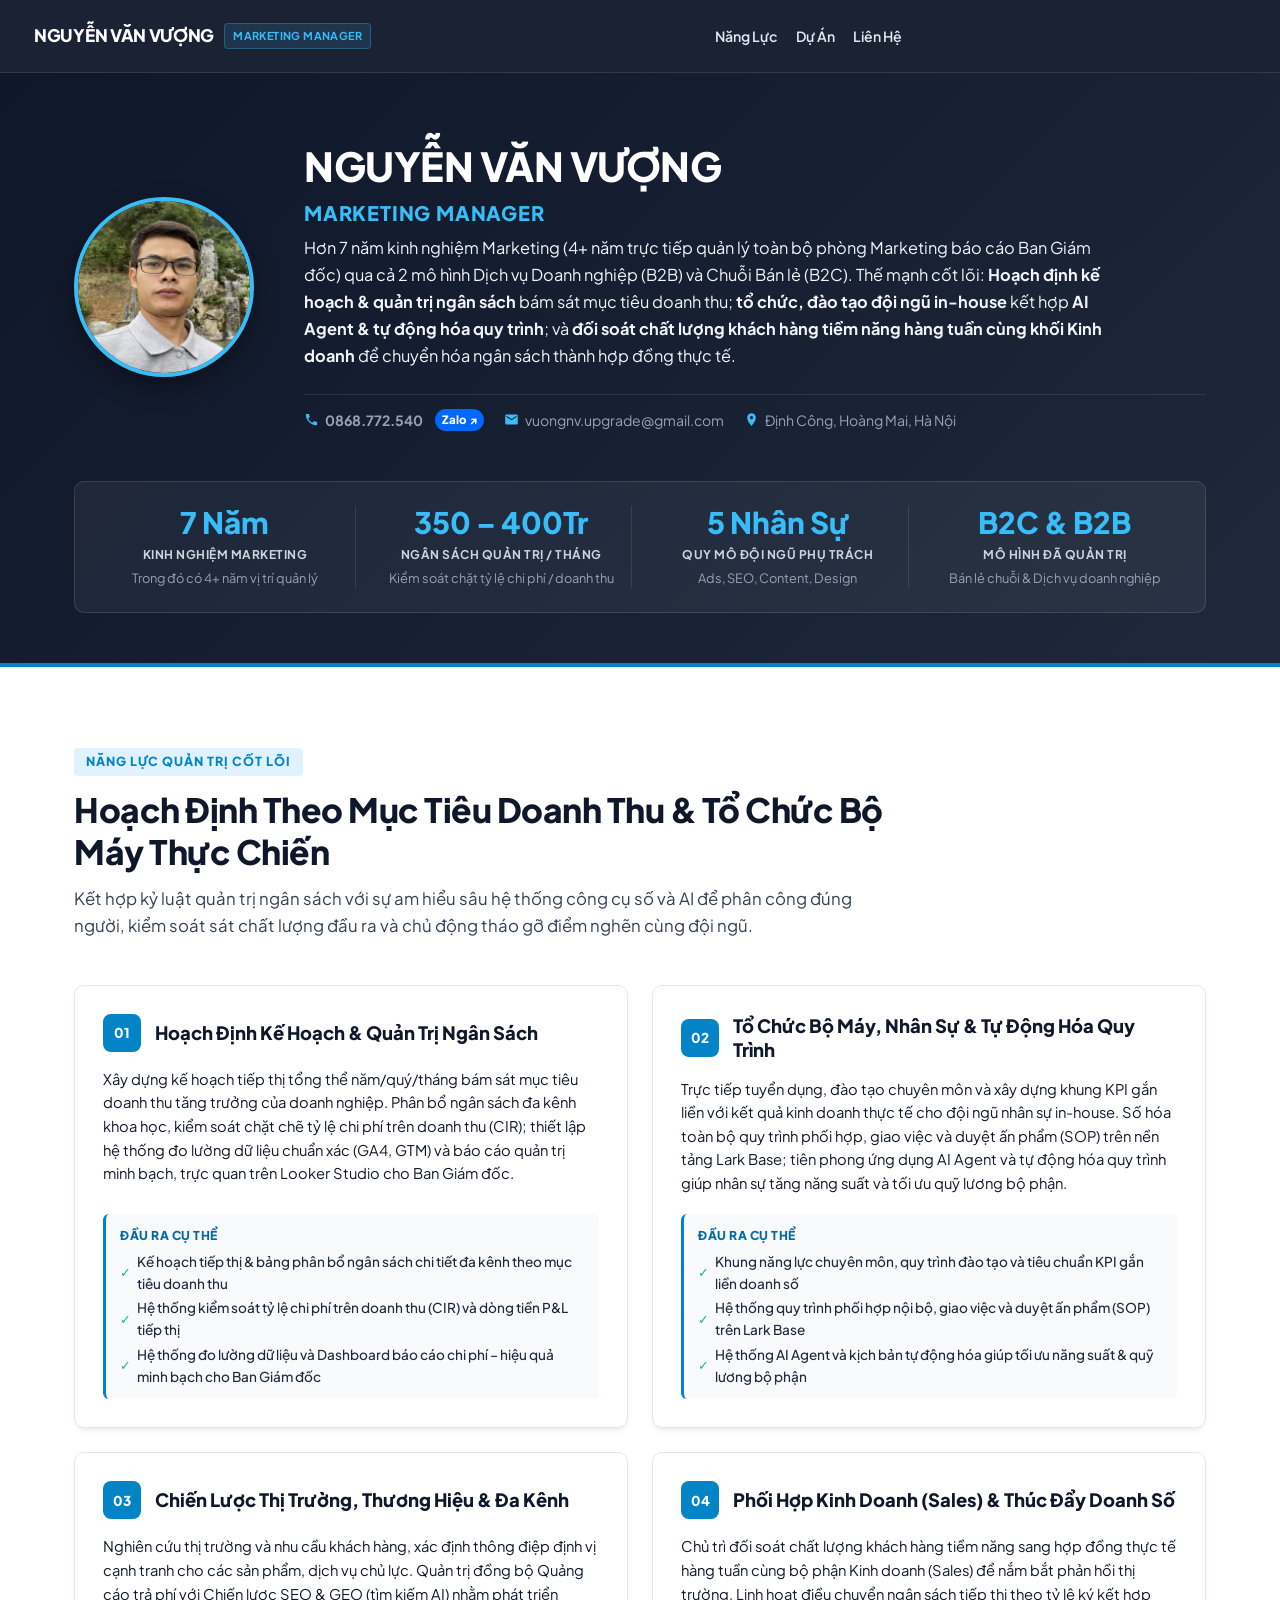
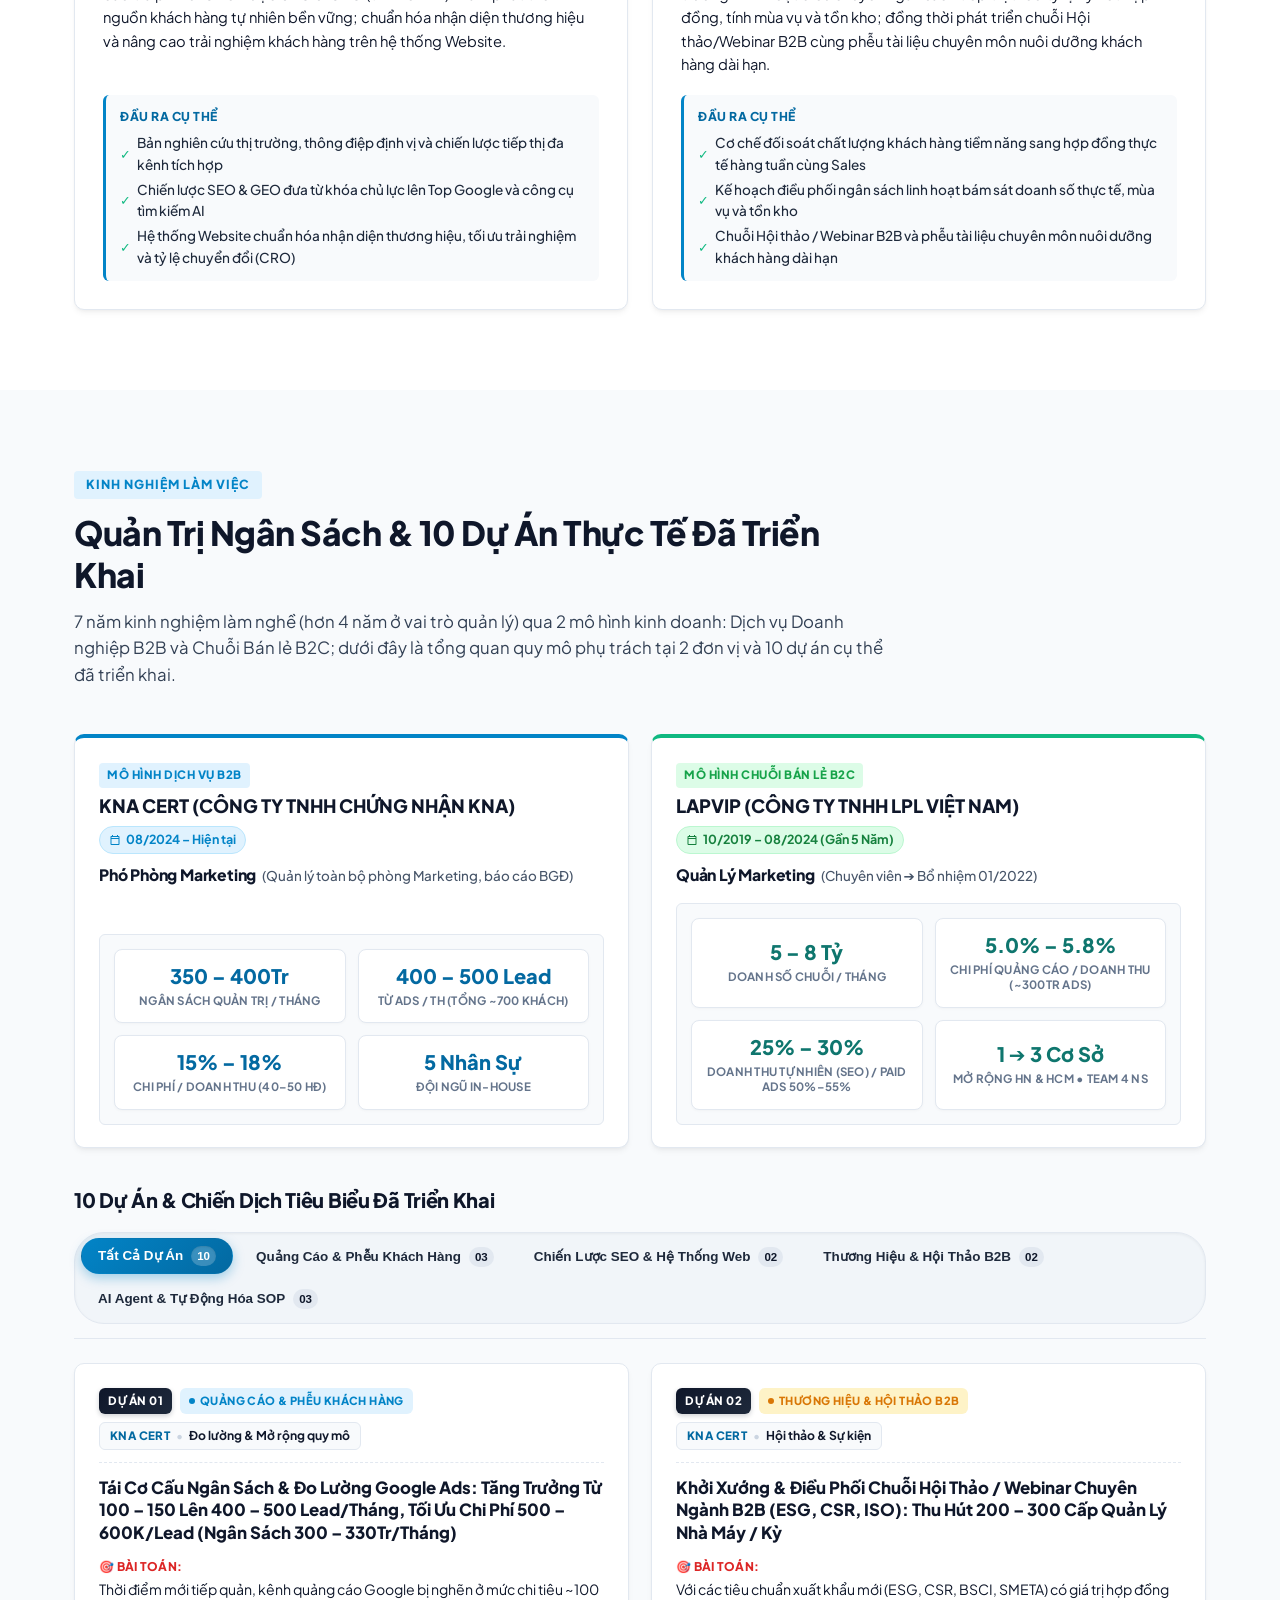
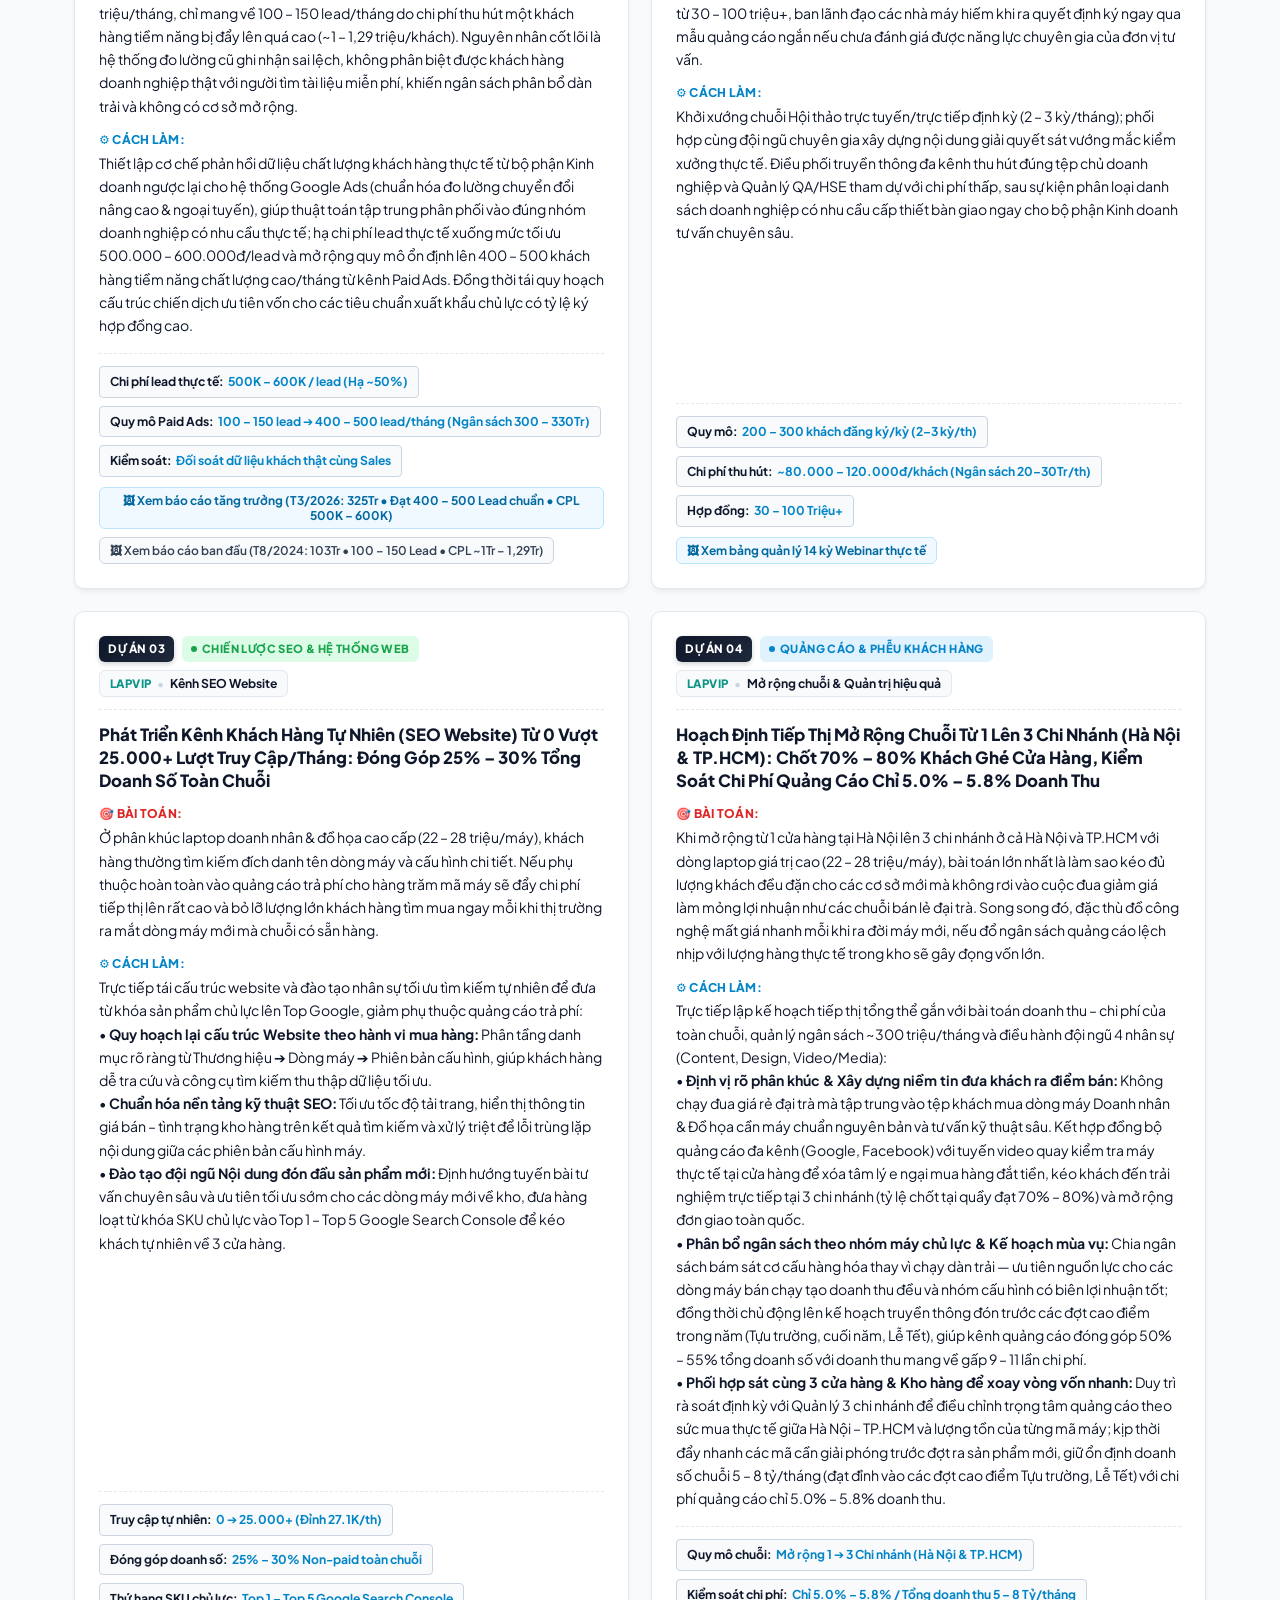
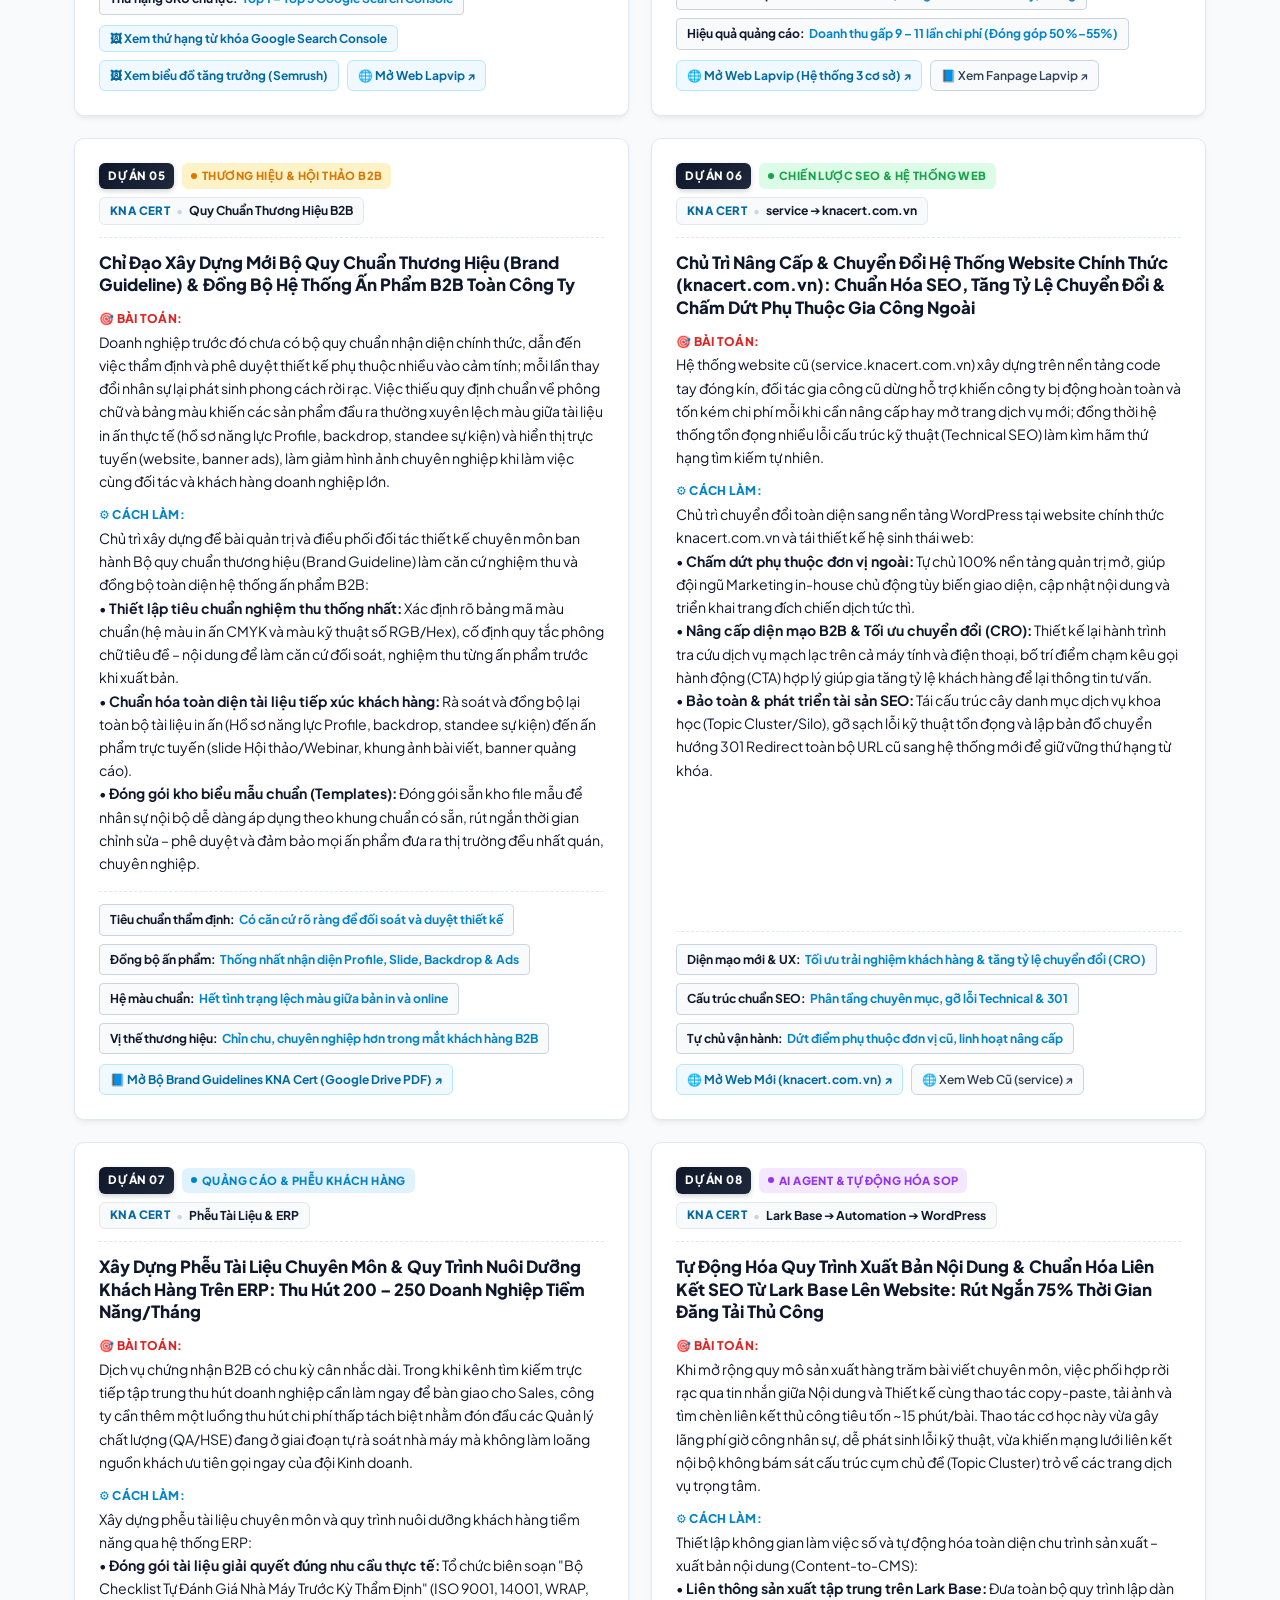
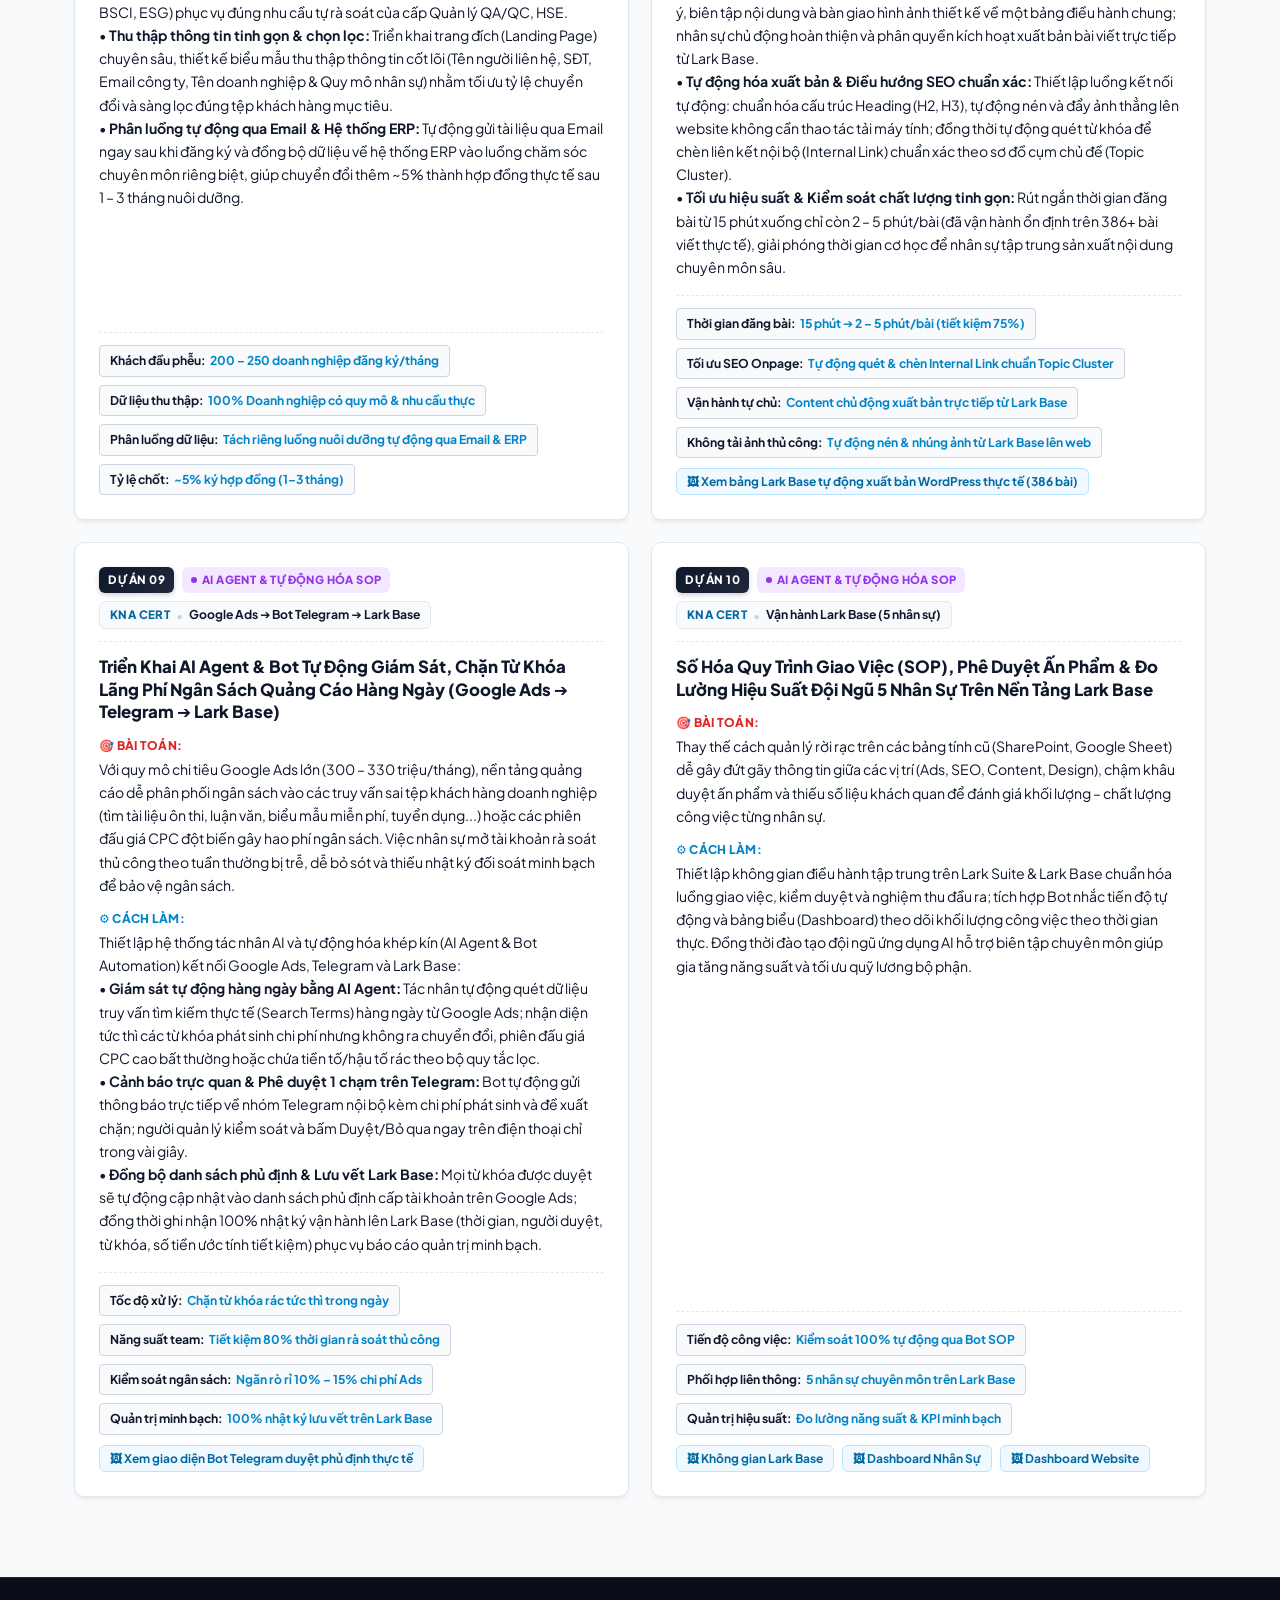
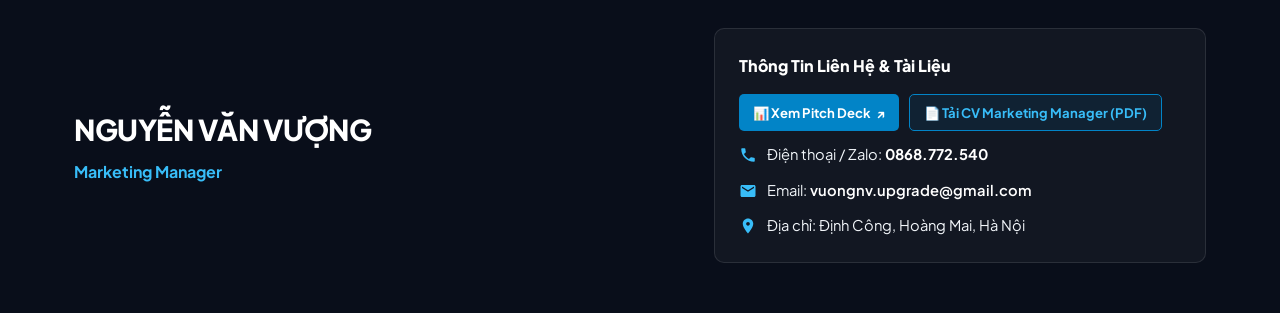
==== commit 1ac33cab: "feat: dong bo doanh thu Lapvip 5-8 Ty/thang va loai bo chot tai quay khoi chip Du an 04" ====
--- a/index.html
+++ b/index.html
@@ -512,7 +512,7 @@
 
                         <div class="company-pnl-box"> 
-                            <div class="company-pnl-val">5 – 6 Tỷ</div>+                            <div class="company-pnl-val">5 – 8 Tỷ</div> 
                             <div class="company-pnl-lbl">Doanh Số Chuỗi / Tháng</div> 
@@ -928,7 +928,7 @@
 
                                     <br>• <strong>Phân bổ ngân sách theo nhóm máy chủ lực &amp; Kế hoạch mùa vụ:</strong> Chia ngân sách bám sát cơ cấu hàng hóa thay vì chạy dàn trải — ưu tiên nguồn lực cho các dòng máy bán chạy tạo doanh thu đều và nhóm cấu hình có biên lợi nhuận tốt; đồng thời chủ động lên kế hoạch truyền thông đón trước các đợt cao điểm trong năm (Tựu trường, cuối năm, Lễ Tết), giúp kênh quảng cáo đóng góp 50% – 55% tổng doanh số với doanh thu mang về gấp 9 – 11 lần chi phí. 
-                                    <br>• <strong>Phối hợp sát cùng 3 cửa hàng &amp; Kho hàng để xoay vòng vốn nhanh:</strong> Duy trì rà soát định kỳ với Quản lý 3 chi nhánh để điều chỉnh trọng tâm quảng cáo theo sức mua thực tế giữa Hà Nội – TP.HCM và lượng tồn của từng mã máy; kịp thời đẩy nhanh các mã cần giải phóng trước đợt ra sản phẩm mới, giữ ổn định doanh số chuỗi 5 – 6 tỷ/tháng với chi phí quảng cáo chỉ 5.0% – 5.8% doanh thu.</span>+                                    <br>• <strong>Phối hợp sát cùng 3 cửa hàng &amp; Kho hàng để xoay vòng vốn nhanh:</strong> Duy trì rà soát định kỳ với Quản lý 3 chi nhánh để điều chỉnh trọng tâm quảng cáo theo sức mua thực tế giữa Hà Nội – TP.HCM và lượng tồn của từng mã máy; kịp thời đẩy nhanh các mã cần giải phóng trước đợt ra sản phẩm mới, giữ ổn định doanh số chuỗi 5 – 8 tỷ/tháng (đạt đỉnh vào các đợt cao điểm Tựu trường, Lễ Tết) với chi phí quảng cáo chỉ 5.0% – 5.8% doanh thu.</span> 
                                 </div> 
@@ -940,9 +940,9 @@
 
                             <div class="project-metrics-row"> 
-                                <div class="proj-metric-chip">Mở rộng chuỗi: <strong>1 ➔ 3 Chi nhánh • Chốt tại quầy 70% – 80%</strong></div>-
-                                <div class="proj-metric-chip">Kiểm soát chi phí: <strong>Chỉ 5.0% – 5.8% / Tổng doanh thu 5 – 6 Tỷ/tháng</strong></div>+                                <div class="proj-metric-chip">Quy mô chuỗi: <strong>Mở rộng 1 ➔ 3 Chi nhánh (Hà Nội &amp; TP.HCM)</strong></div>+
+                                <div class="proj-metric-chip">Kiểm soát chi phí: <strong>Chỉ 5.0% – 5.8% / Tổng doanh thu 5 – 8 Tỷ/tháng</strong></div> 
                                 <div class="proj-metric-chip">Hiệu quả quảng cáo: <strong>Doanh thu gấp 9 – 11 lần chi phí (Đóng góp 50%–55%)</strong></div> 
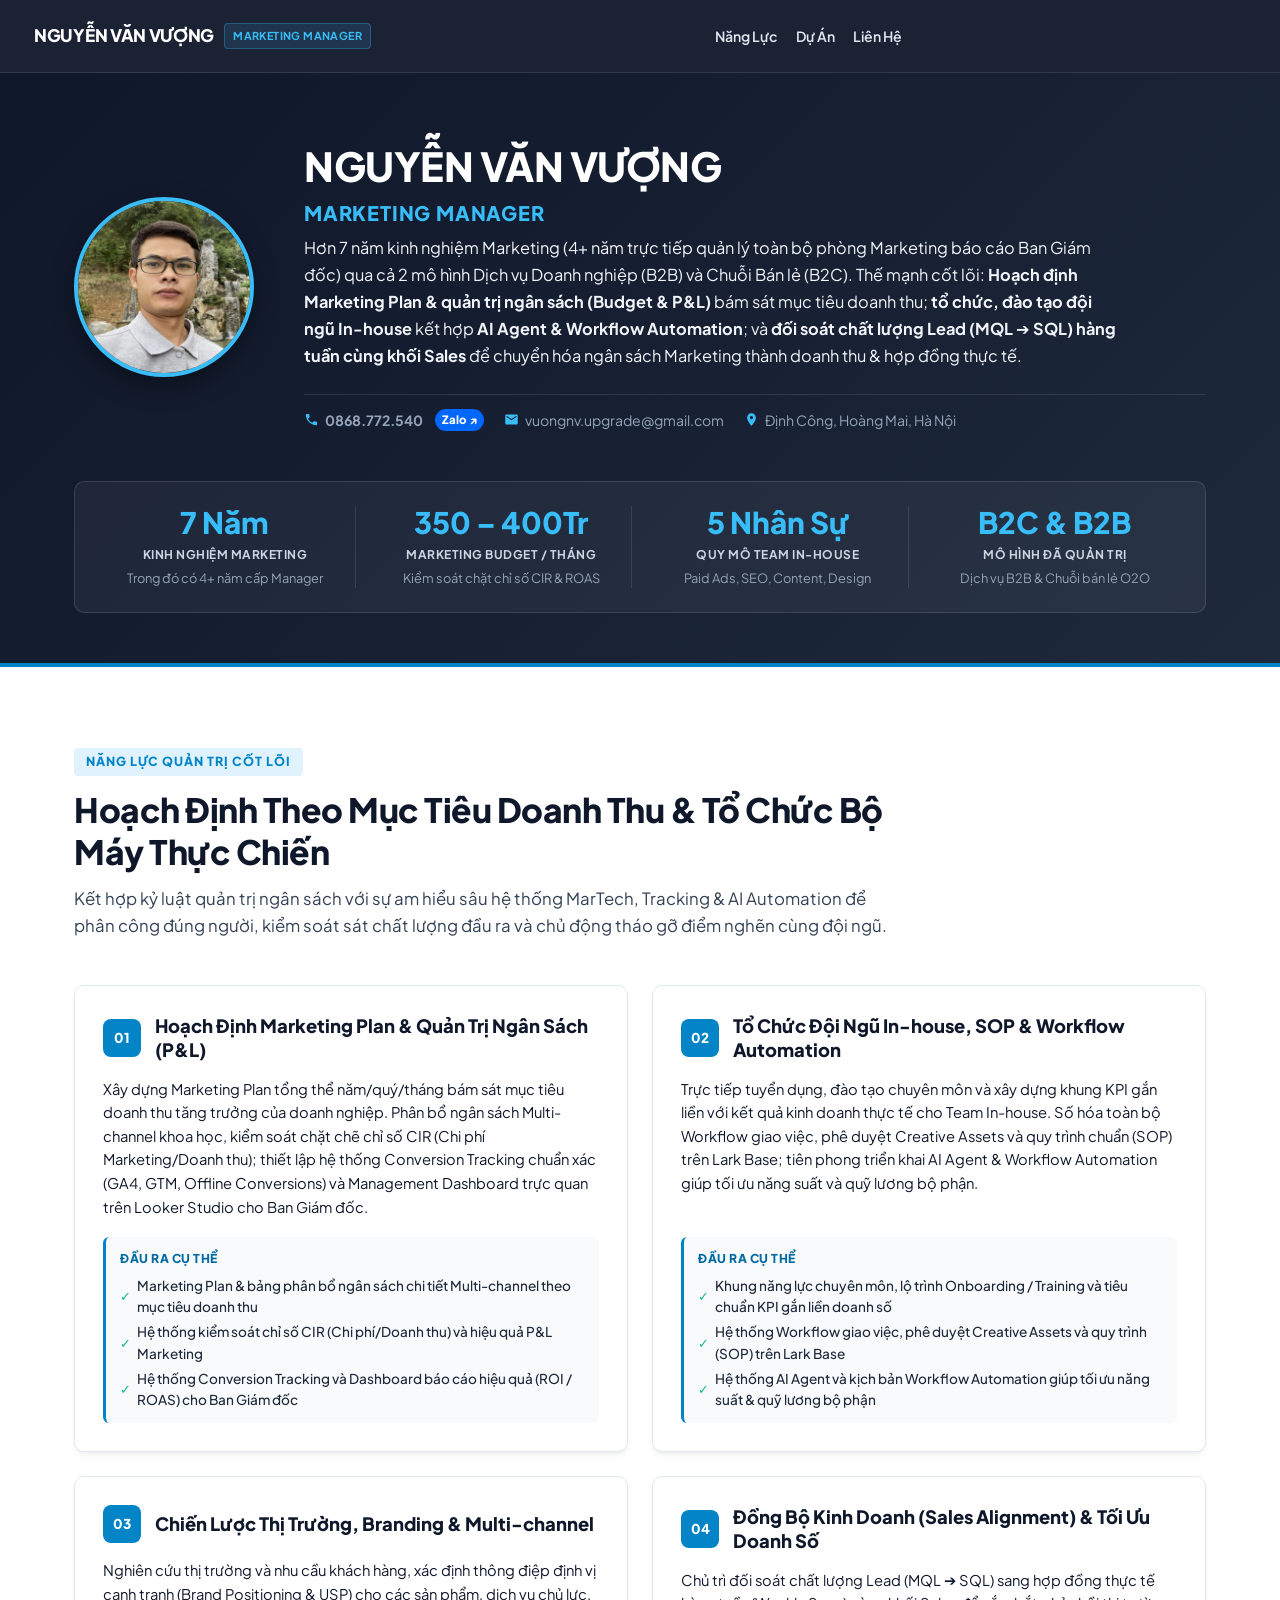
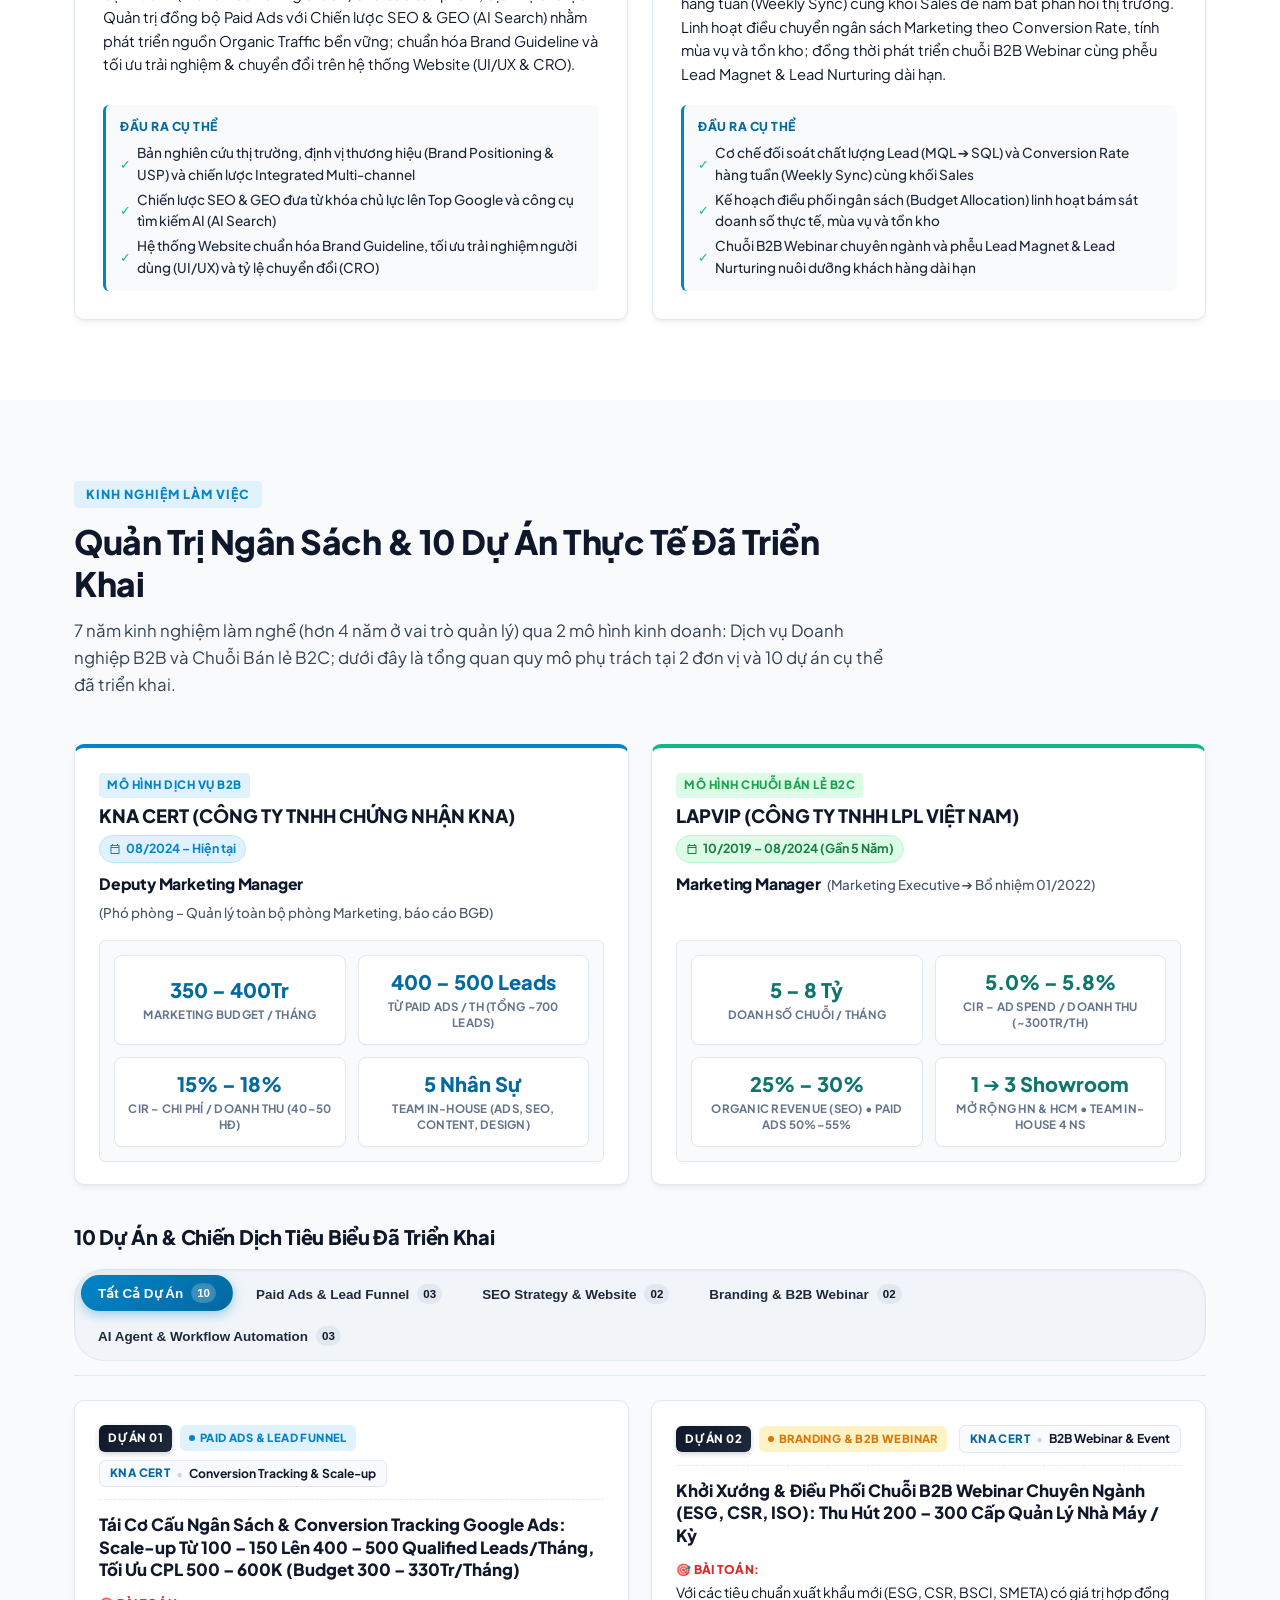
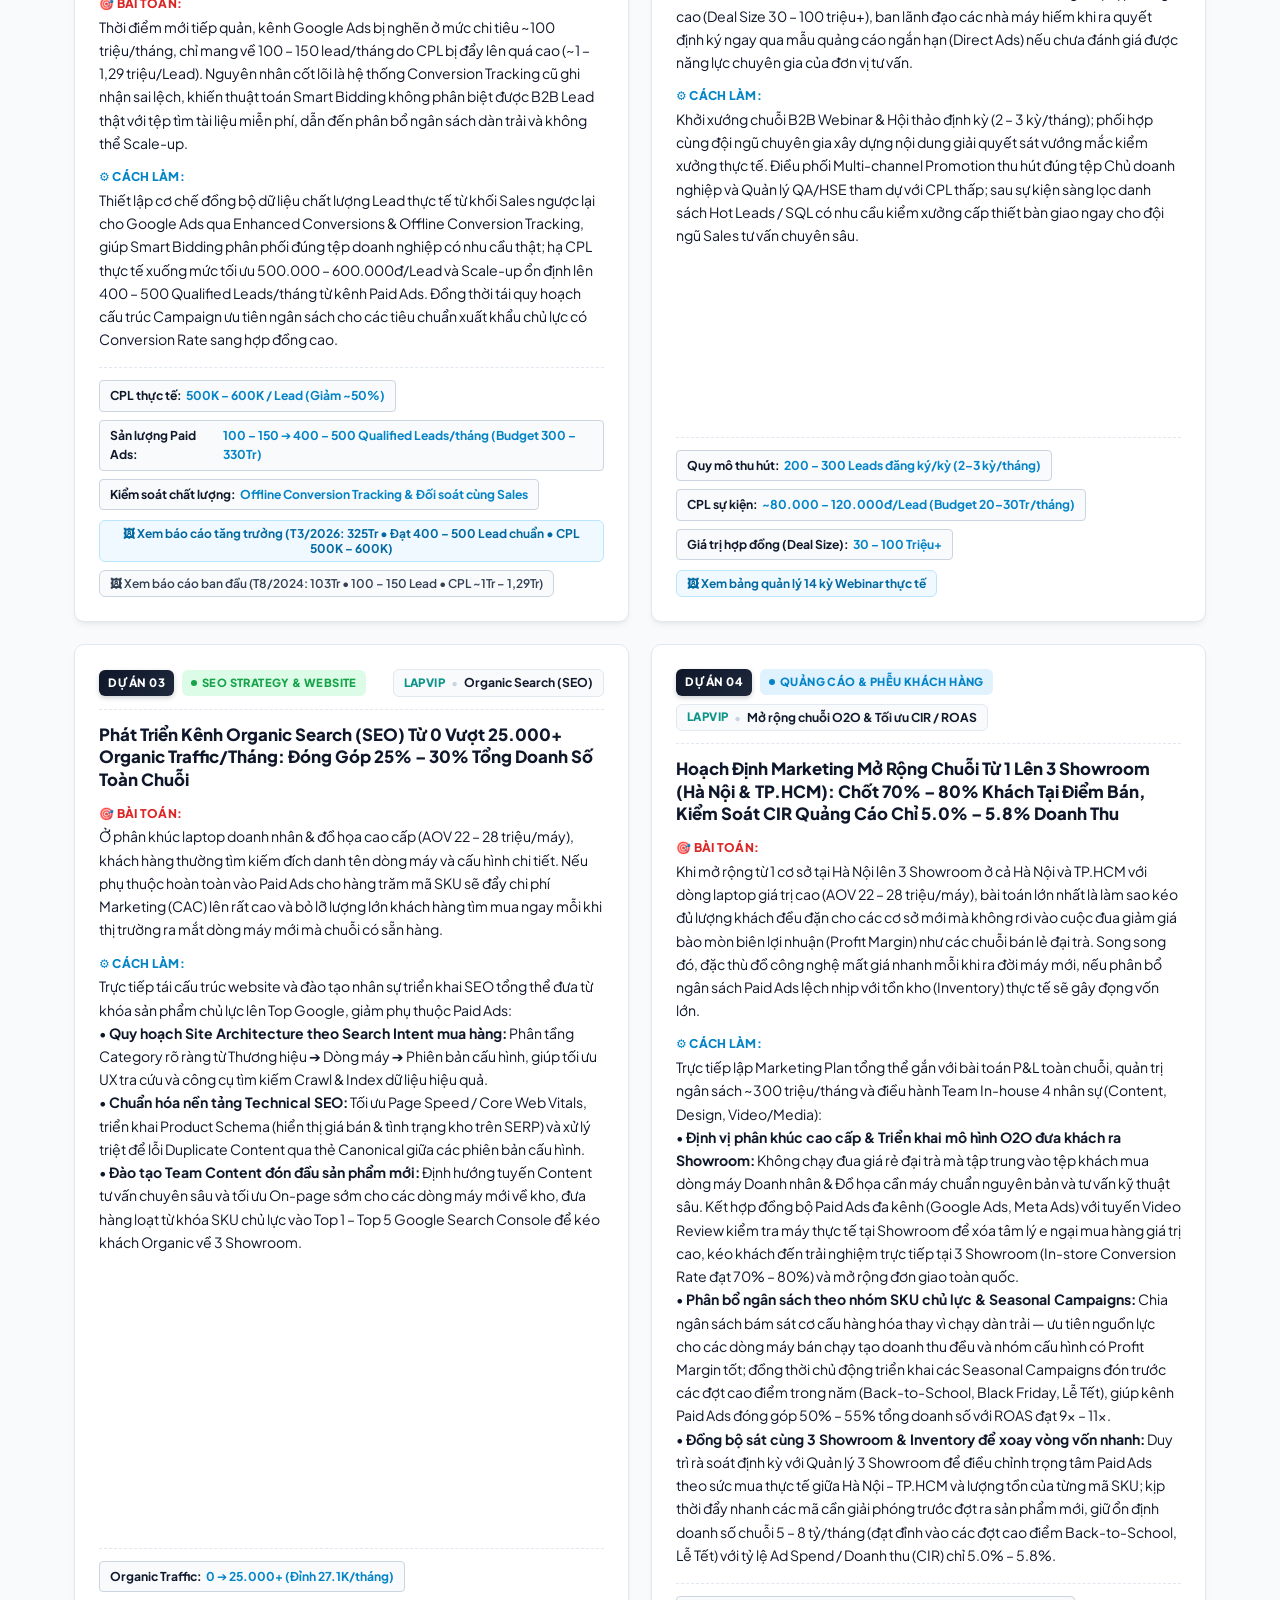
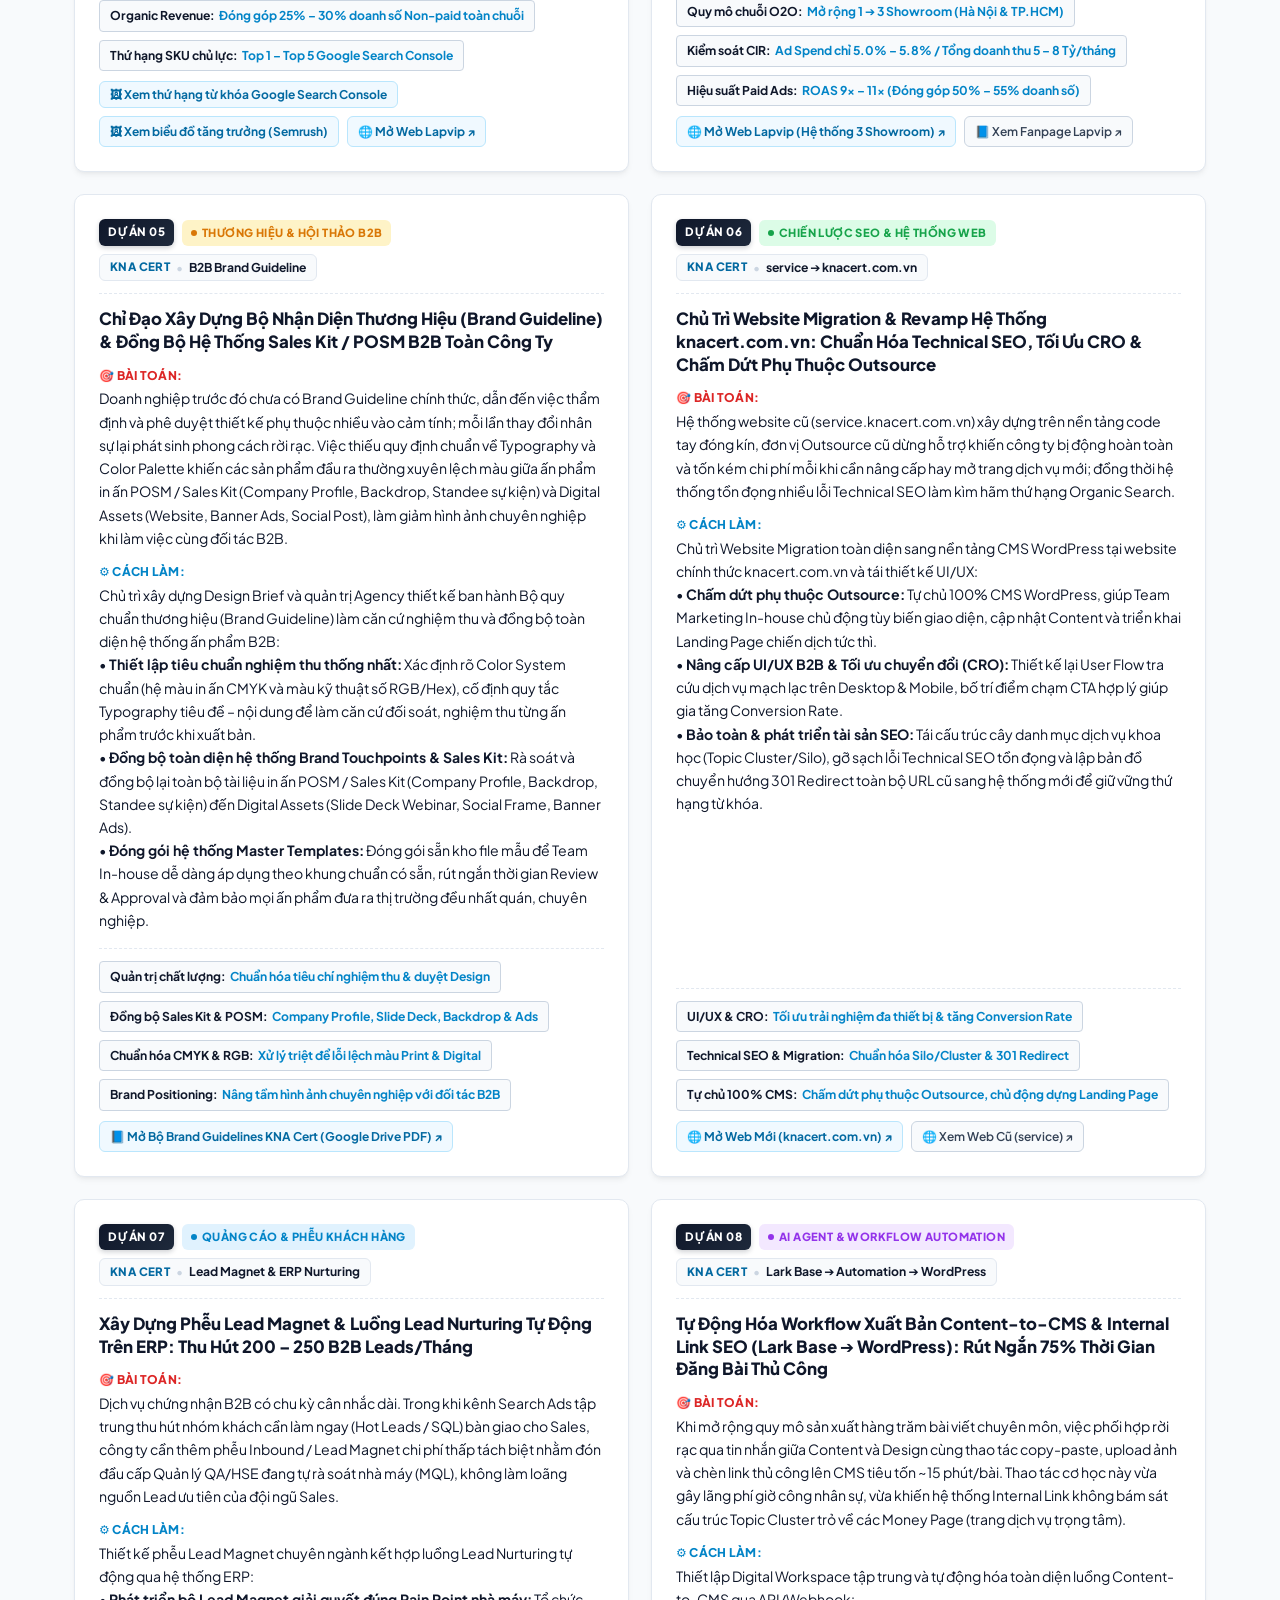
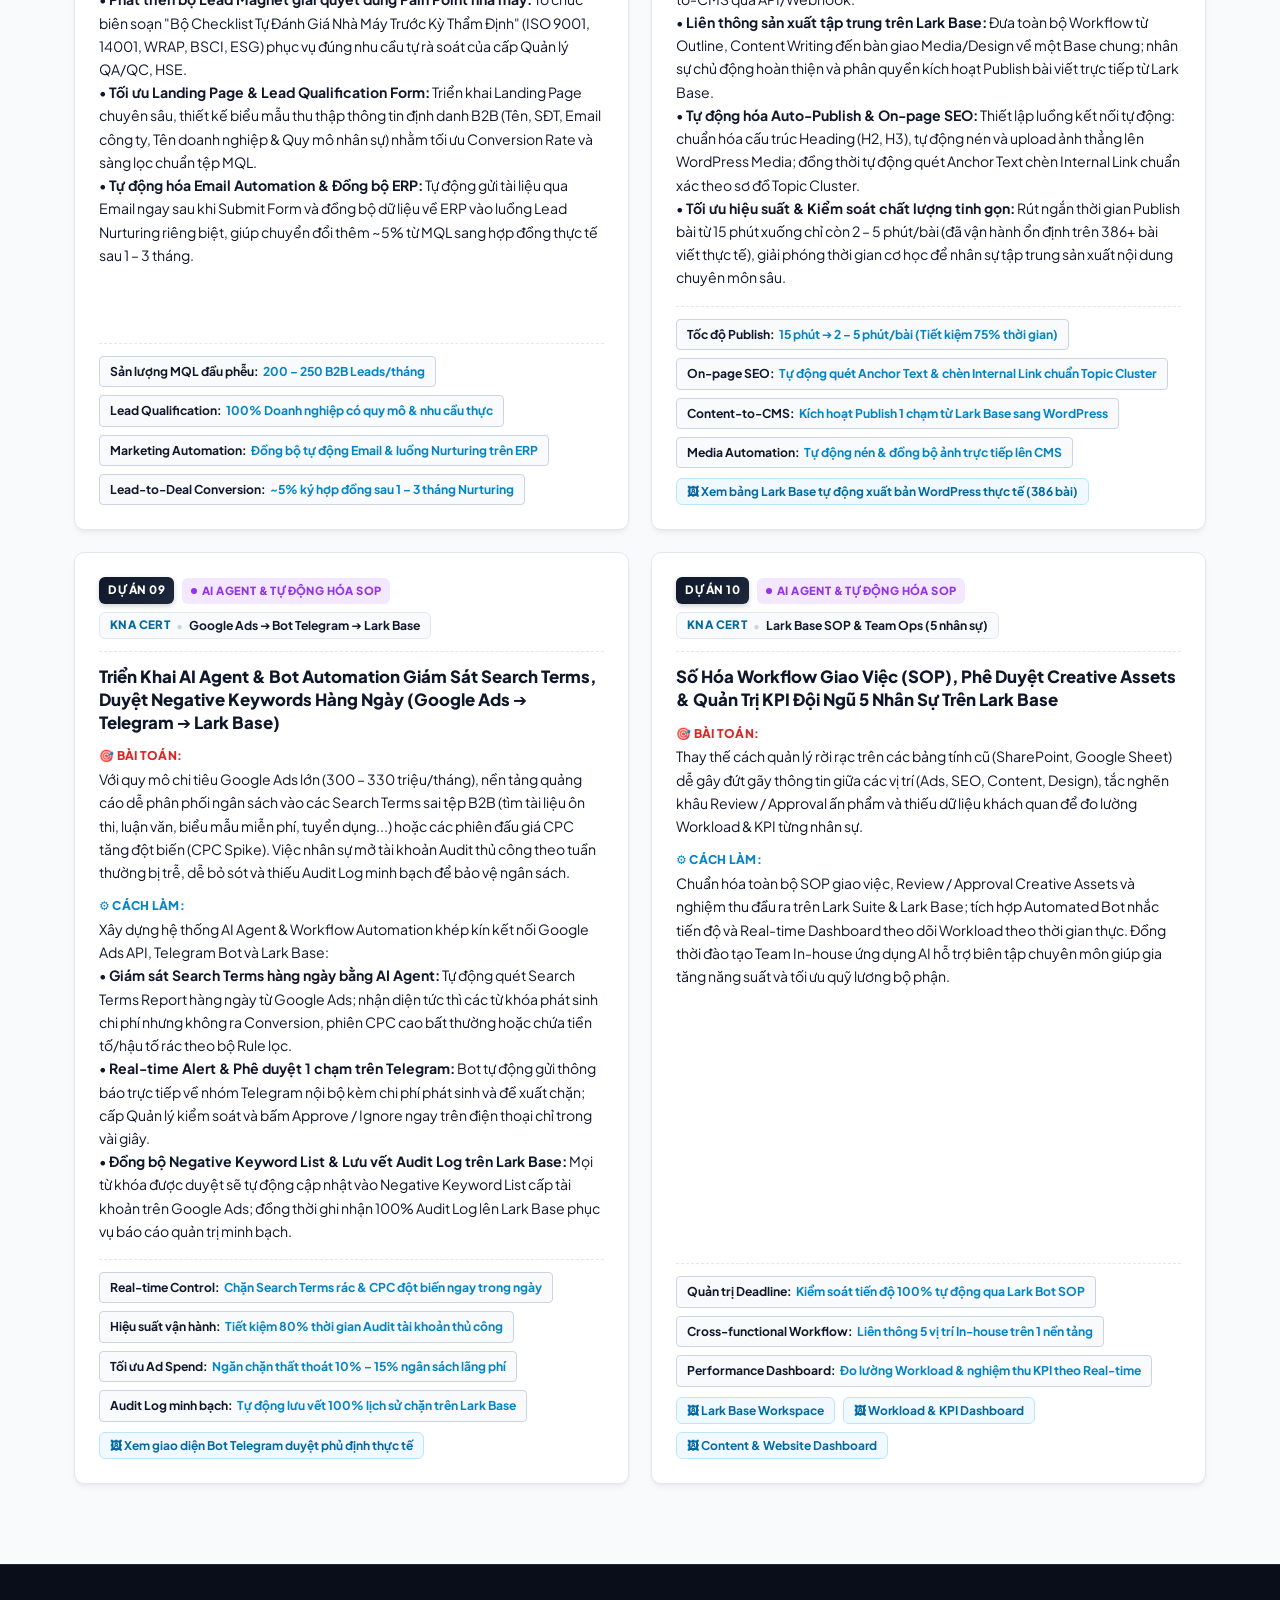
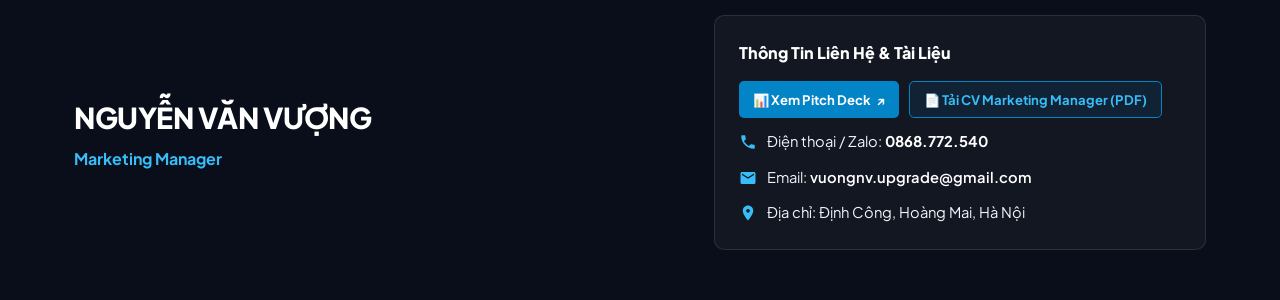
==== commit 29d6eeb9: "feat: chuyen toan bo thuat ngu Marketing sang Tieng Anh chuyen nganh chuan tren CV, Portfolio va Pit" ====
--- a/index.html
+++ b/index.html
@@ -10,13 +10,13 @@
 
     <title>Nguyễn Văn Vượng - Portfolio Marketing Manager</title> 
-    <meta name="description" content="Portfolio Marketing Manager Nguyễn Văn Vượng - Hơn 7 năm kinh nghiệm (4+ năm Quản lý báo cáo Ban Giám đốc), chuyên sâu Hoạch định ngân sách 350–400 triệu/tháng bám sát doanh thu, Tổ chức đội ngũ in-house, Chiến lược đa kênh (Quảng cáo, SEO & GEO) và ứng dụng AI Agent & Tự động hóa vận hành.">+    <meta name="description" content="Portfolio Marketing Manager Nguyễn Văn Vượng - Hơn 7 năm kinh nghiệm (4+ năm Quản lý báo cáo Ban Giám đốc), chuyên sâu Hoạch định Marketing Plan & ngân sách 350–400 triệu/tháng bám sát P&L, Tổ chức đội ngũ In-house, Chiến lược Multi-channel (Paid Ads, SEO & GEO) và ứng dụng AI Agent & Workflow Automation."> 
     <!-- Open Graph for Zalo / Social sharing --> 
     <meta property="og:title" content="Nguyễn Văn Vượng - Marketing Manager"> 
-    <meta property="og:description" content="Hơn 7 năm kinh nghiệm (4+ năm Quản lý báo cáo Ban Giám đốc), chuyên sâu hoạch định ngân sách 350–400 triệu/tháng bám sát doanh thu, tổ chức đội ngũ in-house, chiến lược đa kênh (Quảng cáo, SEO & GEO) và ứng dụng AI Agent & Tự động hóa vận hành.">+    <meta property="og:description" content="Hơn 7 năm kinh nghiệm (4+ năm Quản lý báo cáo Ban Giám đốc), chuyên sâu Hoạch định Marketing Plan & ngân sách 350–400 triệu/tháng bám sát P&L, Tổ chức đội ngũ In-house, Chiến lược Multi-channel (Paid Ads, SEO & GEO) và ứng dụng AI Agent & Workflow Automation."> 
     <meta property="og:type" content="website"> 
@@ -100,7 +100,7 @@
 
                     <p class="hero-desc"> 
-                        Hơn 7 năm kinh nghiệm Marketing (4+ năm trực tiếp quản lý toàn bộ phòng Marketing báo cáo Ban Giám đốc) qua cả 2 mô hình Dịch vụ Doanh nghiệp (B2B) và Chuỗi Bán lẻ (B2C). Thế mạnh cốt lõi: <strong>Hoạch định kế hoạch &amp; quản trị ngân sách</strong> bám sát mục tiêu doanh thu; <strong>tổ chức, đào tạo đội ngũ in-house</strong> kết hợp <strong>AI Agent &amp; tự động hóa quy trình</strong>; và <strong>đối soát chất lượng khách hàng tiềm năng hàng tuần cùng khối Kinh doanh</strong> để chuyển hóa ngân sách thành hợp đồng thực tế.+                        Hơn 7 năm kinh nghiệm Marketing (4+ năm trực tiếp quản lý toàn bộ phòng Marketing báo cáo Ban Giám đốc) qua cả 2 mô hình Dịch vụ Doanh nghiệp (B2B) và Chuỗi Bán lẻ (B2C). Thế mạnh cốt lõi: <strong>Hoạch định Marketing Plan &amp; quản trị ngân sách (Budget &amp; P&amp;L)</strong> bám sát mục tiêu doanh thu; <strong>tổ chức, đào tạo đội ngũ In-house</strong> kết hợp <strong>AI Agent &amp; Workflow Automation</strong>; và <strong>đối soát chất lượng Lead (MQL ➔ SQL) hàng tuần cùng khối Sales</strong> để chuyển hóa ngân sách Marketing thành doanh thu &amp; hợp đồng thực tế. 
                     </p> 
@@ -154,7 +154,7 @@
 
                     <div class="metric-label">Kinh Nghiệm Marketing</div> 
-                    <div class="metric-desc">Trong đó có 4+ năm vị trí quản lý</div>+                    <div class="metric-desc">Trong đó có 4+ năm cấp Manager</div> 
                 </div> 
@@ -162,9 +162,9 @@
 
                     <div class="metric-number">350 – 400Tr</div> 
-                    <div class="metric-label">Ngân Sách Quản Trị / Tháng</div>-
-                    <div class="metric-desc">Kiểm soát chặt tỷ lệ chi phí / doanh thu</div>+                    <div class="metric-label">Marketing Budget / Tháng</div>+
+                    <div class="metric-desc">Kiểm soát chặt chỉ số CIR &amp; ROAS</div> 
                 </div> 
@@ -172,9 +172,9 @@
 
                     <div class="metric-number">5 Nhân Sự</div> 
-                    <div class="metric-label">Quy Mô Đội Ngũ Phụ Trách</div>-
-                    <div class="metric-desc">Ads, SEO, Content, Design</div>+                    <div class="metric-label">Quy Mô Team In-house</div>+
+                    <div class="metric-desc">Paid Ads, SEO, Content, Design</div> 
                 </div> 
@@ -184,7 +184,7 @@
 
                     <div class="metric-label">Mô Hình Đã Quản Trị</div> 
-                    <div class="metric-desc">Bán lẻ chuỗi & Dịch vụ doanh nghiệp</div>+                    <div class="metric-desc">Dịch vụ B2B & Chuỗi bán lẻ O2O</div> 
                 </div> 
@@ -210,7 +210,7 @@
 
                 <p class="section-subtitle"> 
-                    Kết hợp kỷ luật quản trị ngân sách với sự am hiểu sâu hệ thống công cụ số và AI để phân công đúng người, kiểm soát sát chất lượng đầu ra và chủ động tháo gỡ điểm nghẽn cùng đội ngũ.+                    Kết hợp kỷ luật quản trị ngân sách với sự am hiểu sâu hệ thống MarTech, Tracking &amp; AI Automation để phân công đúng người, kiểm soát sát chất lượng đầu ra và chủ động tháo gỡ điểm nghẽn cùng đội ngũ. 
                 </p> 
@@ -228,13 +228,13 @@
 
                         <div class="skill-card-badge">01</div> 
-                        <div class="skill-card-title">Hoạch Định Kế Hoạch &amp; Quản Trị Ngân Sách</div>+                        <div class="skill-card-title">Hoạch Định Marketing Plan &amp; Quản Trị Ngân Sách (P&amp;L)</div> 
                     </div> 
                     <div class="skill-card-body"> 
-                        Xây dựng kế hoạch tiếp thị tổng thể năm/quý/tháng bám sát mục tiêu doanh thu tăng trưởng của doanh nghiệp. Phân bổ ngân sách đa kênh khoa học, kiểm soát chặt chẽ tỷ lệ chi phí trên doanh thu (CIR); thiết lập hệ thống đo lường dữ liệu chuẩn xác (GA4, GTM) và báo cáo quản trị minh bạch, trực quan trên Looker Studio cho Ban Giám đốc.+                        Xây dựng Marketing Plan tổng thể năm/quý/tháng bám sát mục tiêu doanh thu tăng trưởng của doanh nghiệp. Phân bổ ngân sách Multi-channel khoa học, kiểm soát chặt chẽ chỉ số CIR (Chi phí Marketing/Doanh thu); thiết lập hệ thống Conversion Tracking chuẩn xác (GA4, GTM, Offline Conversions) và Management Dashboard trực quan trên Looker Studio cho Ban Giám đốc. 
                     </div> 
@@ -244,11 +244,11 @@
 
                         <ul class="skill-deliv-items"> 
-                            <li>Kế hoạch tiếp thị &amp; bảng phân bổ ngân sách chi tiết đa kênh theo mục tiêu doanh thu</li>-
-                            <li>Hệ thống kiểm soát tỷ lệ chi phí trên doanh thu (CIR) và dòng tiền P&amp;L tiếp thị</li>-
-                            <li>Hệ thống đo lường dữ liệu và Dashboard báo cáo chi phí – hiệu quả minh bạch cho Ban Giám đốc</li>+                            <li>Marketing Plan &amp; bảng phân bổ ngân sách chi tiết Multi-channel theo mục tiêu doanh thu</li>+
+                            <li>Hệ thống kiểm soát chỉ số CIR (Chi phí/Doanh thu) và hiệu quả P&amp;L Marketing</li>+
+                            <li>Hệ thống Conversion Tracking và Dashboard báo cáo hiệu quả (ROI / ROAS) cho Ban Giám đốc</li> 
                         </ul> 
@@ -266,13 +266,13 @@
 
                         <div class="skill-card-badge">02</div> 
-                        <div class="skill-card-title">Tổ Chức Bộ Máy, Nhân Sự &amp; Tự Động Hóa Quy Trình</div>+                        <div class="skill-card-title">Tổ Chức Đội Ngũ In-house, SOP &amp; Workflow Automation</div> 
                     </div> 
                     <div class="skill-card-body"> 
-                        Trực tiếp tuyển dụng, đào tạo chuyên môn và xây dựng khung KPI gắn liền với kết quả kinh doanh thực tế cho đội ngũ nhân sự in-house. Số hóa toàn bộ quy trình phối hợp, giao việc và duyệt ấn phẩm (SOP) trên nền tảng Lark Base; tiên phong ứng dụng AI Agent và tự động hóa quy trình giúp nhân sự tăng năng suất và tối ưu quỹ lương bộ phận.+                        Trực tiếp tuyển dụng, đào tạo chuyên môn và xây dựng khung KPI gắn liền với kết quả kinh doanh thực tế cho Team In-house. Số hóa toàn bộ Workflow giao việc, phê duyệt Creative Assets và quy trình chuẩn (SOP) trên Lark Base; tiên phong triển khai AI Agent &amp; Workflow Automation giúp tối ưu năng suất và quỹ lương bộ phận. 
                     </div> 
@@ -282,11 +282,11 @@
 
                         <ul class="skill-deliv-items"> 
-                            <li>Khung năng lực chuyên môn, quy trình đào tạo và tiêu chuẩn KPI gắn liền doanh số</li>-
-                            <li>Hệ thống quy trình phối hợp nội bộ, giao việc và duyệt ấn phẩm (SOP) trên Lark Base</li>-
-                            <li>Hệ thống AI Agent và kịch bản tự động hóa giúp tối ưu năng suất &amp; quỹ lương bộ phận</li>+                            <li>Khung năng lực chuyên môn, lộ trình Onboarding / Training và tiêu chuẩn KPI gắn liền doanh số</li>+
+                            <li>Hệ thống Workflow giao việc, phê duyệt Creative Assets và quy trình (SOP) trên Lark Base</li>+
+                            <li>Hệ thống AI Agent và kịch bản Workflow Automation giúp tối ưu năng suất &amp; quỹ lương bộ phận</li> 
                         </ul> 
@@ -304,13 +304,13 @@
 
                         <div class="skill-card-badge">03</div> 
-                        <div class="skill-card-title">Chiến Lược Thị Trường, Thương Hiệu &amp; Đa Kênh</div>+                        <div class="skill-card-title">Chiến Lược Thị Trường, Branding &amp; Multi-channel</div> 
                     </div> 
                     <div class="skill-card-body"> 
-                        Nghiên cứu thị trường và nhu cầu khách hàng, xác định thông điệp định vị cạnh tranh cho các sản phẩm, dịch vụ chủ lực. Quản trị đồng bộ Quảng cáo trả phí với Chiến lược SEO &amp; GEO (tìm kiếm AI) nhằm phát triển nguồn khách hàng tự nhiên bền vững; chuẩn hóa nhận diện thương hiệu và nâng cao trải nghiệm khách hàng trên hệ thống Website.+                        Nghiên cứu thị trường và nhu cầu khách hàng, xác định thông điệp định vị cạnh tranh (Brand Positioning &amp; USP) cho các sản phẩm, dịch vụ chủ lực. Quản trị đồng bộ Paid Ads với Chiến lược SEO &amp; GEO (AI Search) nhằm phát triển nguồn Organic Traffic bền vững; chuẩn hóa Brand Guideline và tối ưu trải nghiệm &amp; chuyển đổi trên hệ thống Website (UI/UX &amp; CRO). 
                     </div> 
@@ -320,11 +320,11 @@
 
                         <ul class="skill-deliv-items"> 
-                            <li>Bản nghiên cứu thị trường, thông điệp định vị và chiến lược tiếp thị đa kênh tích hợp</li>-
-                            <li>Chiến lược SEO &amp; GEO đưa từ khóa chủ lực lên Top Google và công cụ tìm kiếm AI</li>-
-                            <li>Hệ thống Website chuẩn hóa nhận diện thương hiệu, tối ưu trải nghiệm và tỷ lệ chuyển đổi (CRO)</li>+                            <li>Bản nghiên cứu thị trường, định vị thương hiệu (Brand Positioning &amp; USP) và chiến lược Integrated Multi-channel</li>+
+                            <li>Chiến lược SEO &amp; GEO đưa từ khóa chủ lực lên Top Google và công cụ tìm kiếm AI (AI Search)</li>+
+                            <li>Hệ thống Website chuẩn hóa Brand Guideline, tối ưu trải nghiệm người dùng (UI/UX) và tỷ lệ chuyển đổi (CRO)</li> 
                         </ul> 
@@ -342,13 +342,13 @@
 
                         <div class="skill-card-badge">04</div> 
-                        <div class="skill-card-title">Phối Hợp Kinh Doanh (Sales) &amp; Thúc Đẩy Doanh Số</div>+                        <div class="skill-card-title">Đồng Bộ Kinh Doanh (Sales Alignment) &amp; Tối Ưu Doanh Số</div> 
                     </div> 
                     <div class="skill-card-body"> 
-                        Chủ trì đối soát chất lượng khách hàng tiềm năng sang hợp đồng thực tế hàng tuần cùng bộ phận Kinh doanh (Sales) để nắm bắt phản hồi thị trường. Linh hoạt điều chuyển ngân sách tiếp thị theo tỷ lệ ký kết hợp đồng, tính mùa vụ và tồn kho; đồng thời phát triển chuỗi Hội thảo/Webinar B2B cùng phễu tài liệu chuyên môn nuôi dưỡng khách hàng dài hạn.+                        Chủ trì đối soát chất lượng Lead (MQL ➔ SQL) sang hợp đồng thực tế hàng tuần (Weekly Sync) cùng khối Sales để nắm bắt phản hồi thị trường. Linh hoạt điều chuyển ngân sách Marketing theo Conversion Rate, tính mùa vụ và tồn kho; đồng thời phát triển chuỗi B2B Webinar cùng phễu Lead Magnet &amp; Lead Nurturing dài hạn. 
                     </div> 
@@ -358,11 +358,11 @@
 
                         <ul class="skill-deliv-items"> 
-                            <li>Cơ chế đối soát chất lượng khách hàng tiềm năng sang hợp đồng thực tế hàng tuần cùng Sales</li>-
-                            <li>Kế hoạch điều phối ngân sách linh hoạt bám sát doanh số thực tế, mùa vụ và tồn kho</li>-
-                            <li>Chuỗi Hội thảo / Webinar B2B và phễu tài liệu chuyên môn nuôi dưỡng khách hàng dài hạn</li>+                            <li>Cơ chế đối soát chất lượng Lead (MQL ➔ SQL) và Conversion Rate hàng tuần (Weekly Sync) cùng khối Sales</li>+
+                            <li>Kế hoạch điều phối ngân sách (Budget Allocation) linh hoạt bám sát doanh số thực tế, mùa vụ và tồn kho</li>+
+                            <li>Chuỗi B2B Webinar chuyên ngành và phễu Lead Magnet &amp; Lead Nurturing nuôi dưỡng khách hàng dài hạn</li> 
                         </ul> 
@@ -426,9 +426,9 @@
 
                             <div class="company-role-info"> 
-                                <span class="company-role-title">Phó Phòng Marketing</span>-
-                                <span class="company-role-note">(Quản lý toàn bộ phòng Marketing, báo cáo BGĐ)</span>+                                <span class="company-role-title">Deputy Marketing Manager</span>+
+                                <span class="company-role-note">(Phó phòng – Quản lý toàn bộ phòng Marketing, báo cáo BGĐ)</span> 
                             </div> 
@@ -442,15 +442,15 @@
 
                             <div class="company-pnl-val">350 – 400Tr</div> 
-                            <div class="company-pnl-lbl">Ngân Sách Quản Trị / Tháng</div>+                            <div class="company-pnl-lbl">Marketing Budget / Tháng</div> 
                         </div> 
                         <div class="company-pnl-box"> 
-                            <div class="company-pnl-val">400 – 500 Lead</div>-
-                            <div class="company-pnl-lbl">Từ Ads / Th (Tổng ~700 Khách)</div>+                            <div class="company-pnl-val">400 – 500 Leads</div>+
+                            <div class="company-pnl-lbl">Từ Paid Ads / Th (Tổng ~700 Leads)</div> 
                         </div> 
@@ -458,7 +458,7 @@
 
                             <div class="company-pnl-val">15% – 18%</div> 
-                            <div class="company-pnl-lbl">Chi Phí / Doanh Thu (40–50 HĐ)</div>+                            <div class="company-pnl-lbl">CIR – Chi Phí / Doanh Thu (40–50 HĐ)</div> 
                         </div> 
@@ -466,7 +466,7 @@
 
                             <div class="company-pnl-val">5 Nhân Sự</div> 
-                            <div class="company-pnl-lbl">Đội Ngũ In-house</div>+                            <div class="company-pnl-lbl">Team In-house (Ads, SEO, Content, Design)</div> 
                         </div> 
@@ -498,9 +498,9 @@
 
                             <div class="company-role-info"> 
-                                <span class="company-role-title">Quản Lý Marketing</span>-
-                                <span class="company-role-note">(Chuyên viên ➔ Bổ nhiệm 01/2022)</span>+                                <span class="company-role-title">Marketing Manager</span>+
+                                <span class="company-role-note">(Marketing Executive ➔ Bổ nhiệm 01/2022)</span> 
                             </div> 
@@ -522,7 +522,7 @@
 
                             <div class="company-pnl-val">5.0% – 5.8%</div> 
-                            <div class="company-pnl-lbl">Chi Phí Quảng Cáo / Doanh Thu (~300Tr Ads)</div>+                            <div class="company-pnl-lbl">CIR – Ad Spend / Doanh Thu (~300Tr/th)</div> 
                         </div> 
@@ -530,15 +530,15 @@
 
                             <div class="company-pnl-val">25% – 30%</div> 
-                            <div class="company-pnl-lbl">Doanh Thu Tự Nhiên (SEO) / Paid Ads 50%–55%</div>+                            <div class="company-pnl-lbl">Organic Revenue (SEO) • Paid Ads 50%–55%</div> 
                         </div> 
                         <div class="company-pnl-box"> 
-                            <div class="company-pnl-val">1 ➔ 3 Cơ Sở</div>-
-                            <div class="company-pnl-lbl">Mở Rộng HN &amp; HCM • Team 4 NS</div>+                            <div class="company-pnl-val">1 ➔ 3 Showroom</div>+
+                            <div class="company-pnl-lbl">Mở Rộng HN &amp; HCM • Team In-house 4 NS</div> 
                         </div> 
@@ -570,7 +570,7 @@
 
                         <button class="proj-filter-btn" data-filter="paid-ads"> 
-                            <span class="filter-label">Quảng Cáo &amp; Phễu Khách Hàng</span>+                            <span class="filter-label">Paid Ads &amp; Lead Funnel</span> 
                             <span class="filter-count">03</span> 
@@ -578,7 +578,7 @@
 
                         <button class="proj-filter-btn" data-filter="seo-geo"> 
-                            <span class="filter-label">Chiến Lược SEO &amp; Hệ Thống Web</span>+                            <span class="filter-label">SEO Strategy &amp; Website</span> 
                             <span class="filter-count">02</span> 
@@ -586,7 +586,7 @@
 
                         <button class="proj-filter-btn" data-filter="brand-events"> 
-                            <span class="filter-label">Thương Hiệu &amp; Hội Thảo B2B</span>+                            <span class="filter-label">Branding &amp; B2B Webinar</span> 
                             <span class="filter-count">02</span> 
@@ -594,7 +594,7 @@
 
                         <button class="proj-filter-btn" data-filter="martech-ai"> 
-                            <span class="filter-label">AI Agent &amp; Tự Động Hóa SOP</span>+                            <span class="filter-label">AI Agent &amp; Workflow Automation</span> 
                             <span class="filter-count">03</span> 
@@ -622,23 +622,473 @@
 
                                     <span class="project-num-badge">DỰ ÁN 01</span> 
+                                    <span class="project-category-pill pill-paid">Paid Ads &amp; Lead Funnel</span>+
+                                </div>+
+                                <div class="project-scope-badge">+
+                                    <span class="scope-company company-kna">KNA CERT</span>+
+                                    <span class="scope-divider">•</span>+
+                                    <span class="scope-desc">Conversion Tracking &amp; Scale-up</span>+
+                                </div>+
+                            </div>+
+                            <div class="project-title">Tái Cơ Cấu Ngân Sách &amp; Conversion Tracking Google Ads: Scale-up Từ 100 – 150 Lên 400 – 500 Qualified Leads/Tháng, Tối Ưu CPL 500 – 600K (Budget 300 – 330Tr/Tháng)</div>+
+                            <div class="project-body-blocks">+
+                                <div class="project-block-item">+
+                                    <span class="project-block-label ch">🎯 Bài toán:</span>+
+                                    <span>Thời điểm mới tiếp quản, kênh Google Ads bị nghẽn ở mức chi tiêu ~100 triệu/tháng, chỉ mang về 100 – 150 lead/tháng do CPL bị đẩy lên quá cao (~1 – 1,29 triệu/Lead). Nguyên nhân cốt lõi là hệ thống Conversion Tracking cũ ghi nhận sai lệch, khiến thuật toán Smart Bidding không phân biệt được B2B Lead thật với tệp tìm tài liệu miễn phí, dẫn đến phân bổ ngân sách dàn trải và không thể Scale-up.</span>+
+                                </div>+
+                                <div class="project-block-item">+
+                                    <span class="project-block-label ac">⚙️ Cách làm:</span>+
+                                    <span>Thiết lập cơ chế đồng bộ dữ liệu chất lượng Lead thực tế từ khối Sales ngược lại cho Google Ads qua Enhanced Conversions &amp; Offline Conversion Tracking, giúp Smart Bidding phân phối đúng tệp doanh nghiệp có nhu cầu thật; hạ CPL thực tế xuống mức tối ưu 500.000 – 600.000đ/Lead và Scale-up ổn định lên 400 – 500 Qualified Leads/tháng từ kênh Paid Ads. Đồng thời tái quy hoạch cấu trúc Campaign ưu tiên ngân sách cho các tiêu chuẩn xuất khẩu chủ lực có Conversion Rate sang hợp đồng cao.</span>+
+                                </div>+
+                            </div>+
+                        </div>+
+                        <div>+
+                            <div class="project-metrics-row">+
+                                <div class="proj-metric-chip">CPL thực tế: <strong>500K – 600K / Lead (Giảm ~50%)</strong></div>+
+                                <div class="proj-metric-chip">Sản lượng Paid Ads: <strong>100 – 150 ➔ 400 – 500 Qualified Leads/tháng (Budget 300 – 330Tr)</strong></div>+
+                                <div class="proj-metric-chip">Kiểm soát chất lượng: <strong>Offline Conversion Tracking &amp; Đối soát cùng Sales</strong></div>+
+                            </div>+
+                            <div class="project-proof-row">+
+                                <button type="button" class="proj-proof-btn" data-lightbox-src="assets/google-ads-kna-after.png" data-lightbox-caption="Báo cáo Google Ads KNA Cert sau tối ưu (Tháng 3/2026): Chi tiêu 325 Tr đ, mang lại 400 – 500 lead chất lượng cao đã đối soát cùng Sales, chi phí lead thực tế tối ưu 500.000 – 600.000 đ">+
+                                    🖼 Xem báo cáo tăng trưởng (T3/2026: 325Tr • Đạt 400 – 500 Lead chuẩn • CPL 500K – 600K)+
+                                </button>+
+                                <button type="button" class="proj-proof-btn" data-lightbox-src="assets/google-ads-kna-before.png" data-lightbox-caption="Báo cáo Google Ads KNA Cert thời điểm tiếp quản (Tháng 8/2024): Chi tiêu 103 Tr đ, chỉ đạt 100 – 150 lead/tháng, CPL bị đẩy lên ~1 – 1,29 Tr đ" style="background:#f8fafc; border-color:#cbd5e1; color:#334155; font-weight:600;">+
+                                    🖼 Xem báo cáo ban đầu (T8/2024: 103Tr • 100 – 150 Lead • CPL ~1Tr – 1,29Tr)+
+                                </button>+
+                            </div>+
+                        </div>+
+                    </div>+
++
+                    <!-- DỰ ÁN 02 -->+
+                    <!-- DỰ ÁN 02 -->+
+                                        <div class="project-card" data-category="brand-events">+
+                                            <div>+
+                                                <div class="project-meta-row">+
+                                                    <div class="project-meta-left">+
+                                                        <span class="project-num-badge">DỰ ÁN 02</span>+
+                                                        <span class="project-category-pill pill-brand">Branding &amp; B2B Webinar</span>+
+                                                    </div>+
+                                                    <div class="project-scope-badge">+
+                                                        <span class="scope-company company-kna">KNA CERT</span>+
+                                                        <span class="scope-divider">•</span>+
+                                                        <span class="scope-desc">B2B Webinar &amp; Event</span>+
+                                                    </div>+
+                                                </div>+
+                                                <div class="project-title">Khởi Xướng &amp; Điều Phối Chuỗi B2B Webinar Chuyên Ngành (ESG, CSR, ISO): Thu Hút 200 – 300 Cấp Quản Lý Nhà Máy / Kỳ</div>+
+                                                <div class="project-body-blocks">+
+                                                    <div class="project-block-item">+
+                                                        <span class="project-block-label ch">🎯 Bài toán:</span>+
+                                                        <span>Với các tiêu chuẩn xuất khẩu mới (ESG, CSR, BSCI, SMETA) có giá trị hợp đồng cao (Deal Size 30 – 100 triệu+), ban lãnh đạo các nhà máy hiếm khi ra quyết định ký ngay qua mẫu quảng cáo ngắn hạn (Direct Ads) nếu chưa đánh giá được năng lực chuyên gia của đơn vị tư vấn.</span>+
+                                                    </div>+
+                                                    <div class="project-block-item">+
+                                                        <span class="project-block-label ac">⚙️ Cách làm:</span>+
+                                                        <span>Khởi xướng chuỗi B2B Webinar &amp; Hội thảo định kỳ (2 – 3 kỳ/tháng); phối hợp cùng đội ngũ chuyên gia xây dựng nội dung giải quyết sát vướng mắc kiểm xưởng thực tế. Điều phối Multi-channel Promotion thu hút đúng tệp Chủ doanh nghiệp và Quản lý QA/HSE tham dự với CPL thấp; sau sự kiện sàng lọc danh sách Hot Leads / SQL có nhu cầu kiểm xưởng cấp thiết bàn giao ngay cho đội ngũ Sales tư vấn chuyên sâu.</span>+
+                                                    </div>+
+                                                </div>+
+                                            </div>+
+                                            <div>+
+                                                <div class="project-metrics-row">+
+                                                    <div class="proj-metric-chip">Quy mô thu hút: <strong>200 – 300 Leads đăng ký/kỳ (2–3 kỳ/tháng)</strong></div>+
+                                                    <div class="proj-metric-chip">CPL sự kiện: <strong>~80.000 – 120.000đ/Lead (Budget 20–30Tr/tháng)</strong></div>+
+                                                    <div class="proj-metric-chip">Giá trị hợp đồng (Deal Size): <strong>30 – 100 Triệu+</strong></div>+
+                                                </div>+
+                                                <div class="project-proof-row">+
+                                                    <button type="button" class="proj-proof-btn" data-lightbox-src="assets/lark-workspace-webinar.png" data-lightbox-caption="Bảng quản lý 14 kỳ Webinar B2B thực tế trên Lark Base (Webinar Master)">+
+                                                        🖼 Xem bảng quản lý 14 kỳ Webinar thực tế+
+                                                    </button>+
+                                                </div>+
+                                            </div>+
+                                        </div>+
++
+                    <!-- DỰ ÁN 03 -->+
+                    <!-- DỰ ÁN 03 -->+
+                                        <div class="project-card" data-category="seo-geo">+
+                                            <div>+
+                                                <div class="project-meta-row">+
+                                                    <div class="project-meta-left">+
+                                                        <span class="project-num-badge">DỰ ÁN 03</span>+
+                                                        <span class="project-category-pill pill-seo">SEO Strategy &amp; Website</span>+
+                                                    </div>+
+                                                    <div class="project-scope-badge">+
+                                                        <span class="scope-company company-lapvip">LAPVIP</span>+
+                                                        <span class="scope-divider">•</span>+
+                                                        <span class="scope-desc">Organic Search (SEO)</span>+
+                                                    </div>+
+                                                </div>+
+                                                <div class="project-title">Phát Triển Kênh Organic Search (SEO) Từ 0 Vượt 25.000+ Organic Traffic/Tháng: Đóng Góp 25% – 30% Tổng Doanh Số Toàn Chuỗi</div>+
+                                                <div class="project-body-blocks">+
+                                                    <div class="project-block-item">+
+                                                        <span class="project-block-label ch">🎯 Bài toán:</span>+
+                                                        <span>Ở phân khúc laptop doanh nhân &amp; đồ họa cao cấp (AOV 22 – 28 triệu/máy), khách hàng thường tìm kiếm đích danh tên dòng máy và cấu hình chi tiết. Nếu phụ thuộc hoàn toàn vào Paid Ads cho hàng trăm mã SKU sẽ đẩy chi phí Marketing (CAC) lên rất cao và bỏ lỡ lượng lớn khách hàng tìm mua ngay mỗi khi thị trường ra mắt dòng máy mới mà chuỗi có sẵn hàng.</span>+
+                                                    </div>+
+                                                    <div class="project-block-item">+
+                                                        <span class="project-block-label ac">⚙️ Cách làm:</span>+
+                                                        <span>Trực tiếp tái cấu trúc website và đào tạo nhân sự triển khai SEO tổng thể đưa từ khóa sản phẩm chủ lực lên Top Google, giảm phụ thuộc Paid Ads:+
+                                                        <br>• <strong>Quy hoạch Site Architecture theo Search Intent mua hàng:</strong> Phân tầng Category rõ ràng từ Thương hiệu ➔ Dòng máy ➔ Phiên bản cấu hình, giúp tối ưu UX tra cứu và công cụ tìm kiếm Crawl &amp; Index dữ liệu hiệu quả.+
+                                                        <br>• <strong>Chuẩn hóa nền tảng Technical SEO:</strong> Tối ưu Page Speed / Core Web Vitals, triển khai Product Schema (hiển thị giá bán &amp; tình trạng kho trên SERP) và xử lý triệt để lỗi Duplicate Content qua thẻ Canonical giữa các phiên bản cấu hình.+
+                                                        <br>• <strong>Đào tạo Team Content đón đầu sản phẩm mới:</strong> Định hướng tuyến Content tư vấn chuyên sâu và tối ưu On-page sớm cho các dòng máy mới về kho, đưa hàng loạt từ khóa SKU chủ lực vào Top 1 – Top 5 Google Search Console để kéo khách Organic về 3 Showroom.</span>+
+                                                    </div>+
+                                                </div>+
+                                            </div>+
+                                            <div>+
+                                                <div class="project-metrics-row">+
+                                                    <div class="proj-metric-chip">Organic Traffic: <strong>0 ➔ 25.000+ (Đỉnh 27.1K/tháng)</strong></div>+
+                                                    <div class="proj-metric-chip">Organic Revenue: <strong>Đóng góp 25% – 30% doanh số Non-paid toàn chuỗi</strong></div>+
+                                                    <div class="proj-metric-chip">Thứ hạng SKU chủ lực: <strong>Top 1 – Top 5 Google Search Console</strong></div>+
+                                                </div>+
+                                                <div class="project-proof-row">+
+                                                    <button type="button" class="proj-proof-btn" data-lightbox-src="assets/seo-lapvip-gsc.png" data-lightbox-caption="Báo cáo Google Search Console lapvip.vn: Thứ hạng Top 1 Brand Lapvip (9.3K clicks, CTR 74.8%) và Top 1 – Top 5 các dòng máy chủ lực (Razer Blade, Dell Precision, Samsung, Lenovo)">+
+                                                        🖼 Xem thứ hạng từ khóa Google Search Console+
+                                                    </button>+
+                                                    <button type="button" class="proj-proof-btn" data-lightbox-src="assets/seo-lapvip-semrush.png" data-lightbox-caption="Báo cáo Semrush All-time lapvip.vn: Tăng trưởng Organic Traffic từ số 0 lên đỉnh ~27.1K/tháng, 5.700+ từ khóa tự nhiên và 151 lượt trích dẫn AI Search">+
+                                                        🖼 Xem biểu đồ tăng trưởng (Semrush)+
+                                                    </button>+
+                                                    <a href="https://lapvip.vn/" target="_blank" rel="noopener" class="proj-proof-btn">+
+                                                        🌐 Mở Web Lapvip ↗+
+                                                    </a>+
+                                                </div>+
+                                            </div>+
+                                        </div>+
++
+                    <!-- DỰ ÁN 04 -->+
+                    <div class="project-card" data-category="paid-ads">+
+                        <div>+
+                            <div class="project-meta-row">+
+                                <div class="project-meta-left">+
+                                    <span class="project-num-badge">DỰ ÁN 04</span>+
                                     <span class="project-category-pill pill-paid">Quảng Cáo &amp; Phễu Khách Hàng</span> 
                                 </div> 
                                 <div class="project-scope-badge"> 
+                                    <span class="scope-company company-lapvip">LAPVIP</span>+
+                                    <span class="scope-divider">•</span>+
+                                    <span class="scope-desc">Mở rộng chuỗi O2O &amp; Tối ưu CIR / ROAS</span>+
+                                </div>+
+                            </div>+
+                            <div class="project-title">Hoạch Định Marketing Mở Rộng Chuỗi Từ 1 Lên 3 Showroom (Hà Nội &amp; TP.HCM): Chốt 70% – 80% Khách Tại Điểm Bán, Kiểm Soát CIR Quảng Cáo Chỉ 5.0% – 5.8% Doanh Thu</div>+
+                            <div class="project-body-blocks">+
+                                <div class="project-block-item">+
+                                    <span class="project-block-label ch">🎯 Bài toán:</span>+
+                                    <span>Khi mở rộng từ 1 cơ sở tại Hà Nội lên 3 Showroom ở cả Hà Nội và TP.HCM với dòng laptop giá trị cao (AOV 22 – 28 triệu/máy), bài toán lớn nhất là làm sao kéo đủ lượng khách đều đặn cho các cơ sở mới mà không rơi vào cuộc đua giảm giá bào mòn biên lợi nhuận (Profit Margin) như các chuỗi bán lẻ đại trà. Song song đó, đặc thù đồ công nghệ mất giá nhanh mỗi khi ra đời máy mới, nếu phân bổ ngân sách Paid Ads lệch nhịp với tồn kho (Inventory) thực tế sẽ gây đọng vốn lớn.</span>+
+                                </div>+
+                                <div class="project-block-item">+
+                                    <span class="project-block-label ac">⚙️ Cách làm:</span>+
+                                    <span>Trực tiếp lập Marketing Plan tổng thể gắn với bài toán P&amp;L toàn chuỗi, quản trị ngân sách ~300 triệu/tháng và điều hành Team In-house 4 nhân sự (Content, Design, Video/Media):+
+                                    <br>• <strong>Định vị phân khúc cao cấp &amp; Triển khai mô hình O2O đưa khách ra Showroom:</strong> Không chạy đua giá rẻ đại trà mà tập trung vào tệp khách mua dòng máy Doanh nhân &amp; Đồ họa cần máy chuẩn nguyên bản và tư vấn kỹ thuật sâu. Kết hợp đồng bộ Paid Ads đa kênh (Google Ads, Meta Ads) với tuyến Video Review kiểm tra máy thực tế tại Showroom để xóa tâm lý e ngại mua hàng giá trị cao, kéo khách đến trải nghiệm trực tiếp tại 3 Showroom (In-store Conversion Rate đạt 70% – 80%) và mở rộng đơn giao toàn quốc.+
+                                    <br>• <strong>Phân bổ ngân sách theo nhóm SKU chủ lực &amp; Seasonal Campaigns:</strong> Chia ngân sách bám sát cơ cấu hàng hóa thay vì chạy dàn trải — ưu tiên nguồn lực cho các dòng máy bán chạy tạo doanh thu đều và nhóm cấu hình có Profit Margin tốt; đồng thời chủ động triển khai các Seasonal Campaigns đón trước các đợt cao điểm trong năm (Back-to-School, Black Friday, Lễ Tết), giúp kênh Paid Ads đóng góp 50% – 55% tổng doanh số với ROAS đạt 9x – 11x.+
+                                    <br>• <strong>Đồng bộ sát cùng 3 Showroom &amp; Inventory để xoay vòng vốn nhanh:</strong> Duy trì rà soát định kỳ với Quản lý 3 Showroom để điều chỉnh trọng tâm Paid Ads theo sức mua thực tế giữa Hà Nội – TP.HCM và lượng tồn của từng mã SKU; kịp thời đẩy nhanh các mã cần giải phóng trước đợt ra sản phẩm mới, giữ ổn định doanh số chuỗi 5 – 8 tỷ/tháng (đạt đỉnh vào các đợt cao điểm Back-to-School, Lễ Tết) với tỷ lệ Ad Spend / Doanh thu (CIR) chỉ 5.0% – 5.8%.</span>+
+                                </div>+
+                            </div>+
+                        </div>+
+                        <div>+
+                            <div class="project-metrics-row">+
+                                <div class="proj-metric-chip">Quy mô chuỗi O2O: <strong>Mở rộng 1 ➔ 3 Showroom (Hà Nội &amp; TP.HCM)</strong></div>+
+                                <div class="proj-metric-chip">Kiểm soát CIR: <strong>Ad Spend chỉ 5.0% – 5.8% / Tổng doanh thu 5 – 8 Tỷ/tháng</strong></div>+
+                                <div class="proj-metric-chip">Hiệu suất Paid Ads: <strong>ROAS 9x – 11x (Đóng góp 50% – 55% doanh số)</strong></div>+
+                            </div>+
+                            <div class="project-proof-row">+
+                                <a href="https://lapvip.vn/" target="_blank" rel="noopener" class="proj-proof-btn">+
+                                    🌐 Mở Web Lapvip (Hệ thống 3 Showroom) ↗+
+                                </a>+
+                                <a href="https://www.facebook.com/lapvip.vn" target="_blank" rel="noopener" class="proj-proof-btn" style="background:#f8fafc; border-color:#cbd5e1; color:#334155; font-weight:600;">+
+                                    📘 Xem Fanpage Lapvip ↗+
+                                </a>+
+                            </div>+
+                        </div>+
+                    </div>+
++
+                    <!-- DỰ ÁN 05 -->+
+                    <div class="project-card" data-category="brand-events">+
+                                            <div>+
+                                                <div class="project-meta-row">+
+                                                    <div class="project-meta-left">+
+                                                        <span class="project-num-badge">DỰ ÁN 05</span>+
+                                                        <span class="project-category-pill pill-brand">Thương Hiệu &amp; Hội Thảo B2B</span>+
+                                                    </div>+
+                                                    <div class="project-scope-badge">+
+                                                        <span class="scope-company company-kna">KNA CERT</span>+
+                                                        <span class="scope-divider">•</span>+
+                                                        <span class="scope-desc">B2B Brand Guideline</span>+
+                                                    </div>+
+                                                </div>+
+                                                <div class="project-title">Chỉ Đạo Xây Dựng Bộ Nhận Diện Thương Hiệu (Brand Guideline) &amp; Đồng Bộ Hệ Thống Sales Kit / POSM B2B Toàn Công Ty</div>+
+                                                <div class="project-body-blocks">+
+                                                    <div class="project-block-item">+
+                                                        <span class="project-block-label ch">🎯 Bài toán:</span>+
+                                                        <span>Doanh nghiệp trước đó chưa có Brand Guideline chính thức, dẫn đến việc thẩm định và phê duyệt thiết kế phụ thuộc nhiều vào cảm tính; mỗi lần thay đổi nhân sự lại phát sinh phong cách rời rạc. Việc thiếu quy định chuẩn về Typography và Color Palette khiến các sản phẩm đầu ra thường xuyên lệch màu giữa ấn phẩm in ấn POSM / Sales Kit (Company Profile, Backdrop, Standee sự kiện) và Digital Assets (Website, Banner Ads, Social Post), làm giảm hình ảnh chuyên nghiệp khi làm việc cùng đối tác B2B.</span>+
+                                                    </div>+
+                                                    <div class="project-block-item">+
+                                                        <span class="project-block-label ac">⚙️ Cách làm:</span>+
+                                                        <span>Chủ trì xây dựng Design Brief và quản trị Agency thiết kế ban hành Bộ quy chuẩn thương hiệu (Brand Guideline) làm căn cứ nghiệm thu và đồng bộ toàn diện hệ thống ấn phẩm B2B:+
+                                                        <br>• <strong>Thiết lập tiêu chuẩn nghiệm thu thống nhất:</strong> Xác định rõ Color System chuẩn (hệ màu in ấn CMYK và màu kỹ thuật số RGB/Hex), cố định quy tắc Typography tiêu đề – nội dung để làm căn cứ đối soát, nghiệm thu từng ấn phẩm trước khi xuất bản.+
+                                                        <br>• <strong>Đồng bộ toàn diện hệ thống Brand Touchpoints &amp; Sales Kit:</strong> Rà soát và đồng bộ lại toàn bộ tài liệu in ấn POSM / Sales Kit (Company Profile, Backdrop, Standee sự kiện) đến Digital Assets (Slide Deck Webinar, Social Frame, Banner Ads).+
+                                                        <br>• <strong>Đóng gói hệ thống Master Templates:</strong> Đóng gói sẵn kho file mẫu để Team In-house dễ dàng áp dụng theo khung chuẩn có sẵn, rút ngắn thời gian Review &amp; Approval và đảm bảo mọi ấn phẩm đưa ra thị trường đều nhất quán, chuyên nghiệp.</span>+
+                                                    </div>+
+                                                </div>+
+                                            </div>+
+                                            <div>+
+                                                <div class="project-metrics-row">+
+                                                    <div class="proj-metric-chip">Quản trị chất lượng: <strong>Chuẩn hóa tiêu chí nghiệm thu &amp; duyệt Design</strong></div>+
+                                                    <div class="proj-metric-chip">Đồng bộ Sales Kit &amp; POSM: <strong>Company Profile, Slide Deck, Backdrop &amp; Ads</strong></div>+
+                                                    <div class="proj-metric-chip">Chuẩn hóa CMYK &amp; RGB: <strong>Xử lý triệt để lỗi lệch màu Print &amp; Digital</strong></div>+
+                                                    <div class="proj-metric-chip">Brand Positioning: <strong>Nâng tầm hình ảnh chuyên nghiệp với đối tác B2B</strong></div>+
+                                                </div>+
+                                                <div class="project-proof-row">+
+                                                    <a href="https://drive.google.com/file/d/1i758-ZRrPiaOScOJ_0ER_gYrpDM1UXJw/view?usp=sharing" target="_blank" rel="noopener" class="proj-proof-btn">+
+                                                        📘 Mở Bộ Brand Guidelines KNA Cert (Google Drive PDF) ↗+
+                                                    </a>+
+                                                </div>+
+                                            </div>+
+                                        </div>+
++
+                    <!-- DỰ ÁN 06 -->+
+                    <!-- DỰ ÁN 06 -->+
+                    <div class="project-card" data-category="seo-geo">+
+                        <div>+
+                            <div class="project-meta-row">+
+                                <div class="project-meta-left">+
+                                    <span class="project-num-badge">DỰ ÁN 06</span>+
+                                    <span class="project-category-pill pill-seo">Chiến Lược SEO &amp; Hệ Thống Web</span>+
+                                </div>+
+                                <div class="project-scope-badge">+
                                     <span class="scope-company company-kna">KNA CERT</span> 
                                     <span class="scope-divider">•</span> 
-                                    <span class="scope-desc">Đo lường &amp; Mở rộng quy mô</span>+                                    <span class="scope-desc">service ➔ knacert.com.vn</span> 
                                 </div> 
                             </div> 
-                            <div class="project-title">Tái Cơ Cấu Ngân Sách &amp; Đo Lường Google Ads: Tăng Trưởng Từ 100 – 150 Lên 400 – 500 Lead/Tháng, Tối Ưu Chi Phí 500 – 600K/Lead (Ngân Sách 300 – 330Tr/Tháng)</div>+                            <div class="project-title">Chủ Trì Website Migration &amp; Revamp Hệ Thống knacert.com.vn: Chuẩn Hóa Technical SEO, Tối Ưu CRO &amp; Chấm Dứt Phụ Thuộc Outsource</div> 
                             <div class="project-body-blocks"> 
@@ -646,7 +1096,7 @@
 
                                     <span class="project-block-label ch">🎯 Bài toán:</span> 
-                                    <span>Thời điểm mới tiếp quản, kênh quảng cáo Google bị nghẽn ở mức chi tiêu ~100 triệu/tháng, chỉ mang về 100 – 150 lead/tháng do chi phí thu hút một khách hàng tiềm năng bị đẩy lên quá cao (~1 – 1,29 triệu/khách). Nguyên nhân cốt lõi là hệ thống đo lường cũ ghi nhận sai lệch, không phân biệt được khách hàng doanh nghiệp thật với người tìm tài liệu miễn phí, khiến ngân sách phân bổ dàn trải và không có cơ sở mở rộng.</span>+                                    <span>Hệ thống website cũ (service.knacert.com.vn) xây dựng trên nền tảng code tay đóng kín, đơn vị Outsource cũ dừng hỗ trợ khiến công ty bị động hoàn toàn và tốn kém chi phí mỗi khi cần nâng cấp hay mở trang dịch vụ mới; đồng thời hệ thống tồn đọng nhiều lỗi Technical SEO làm kìm hãm thứ hạng Organic Search.</span> 
                                 </div> 
@@ -654,7 +1104,13 @@
 
                                     <span class="project-block-label ac">⚙️ Cách làm:</span> 
-                                    <span>Thiết lập cơ chế phản hồi dữ liệu chất lượng khách hàng thực tế từ bộ phận Kinh doanh ngược lại cho hệ thống Google Ads (chuẩn hóa đo lường chuyển đổi nâng cao &amp; ngoại tuyến), giúp thuật toán tập trung phân phối vào đúng nhóm doanh nghiệp có nhu cầu thực tế; hạ chi phí lead thực tế xuống mức tối ưu 500.000 – 600.000đ/lead và mở rộng quy mô ổn định lên 400 – 500 khách hàng tiềm năng chất lượng cao/tháng từ kênh Paid Ads. Đồng thời tái quy hoạch cấu trúc chiến dịch ưu tiên vốn cho các tiêu chuẩn xuất khẩu chủ lực có tỷ lệ ký hợp đồng cao.</span>+                                    <span>Chủ trì Website Migration toàn diện sang nền tảng CMS WordPress tại website chính thức knacert.com.vn và tái thiết kế UI/UX:+
+                                    <br>• <strong>Chấm dứt phụ thuộc Outsource:</strong> Tự chủ 100% CMS WordPress, giúp Team Marketing In-house chủ động tùy biến giao diện, cập nhật Content và triển khai Landing Page chiến dịch tức thì.+
+                                    <br>• <strong>Nâng cấp UI/UX B2B &amp; Tối ưu chuyển đổi (CRO):</strong> Thiết kế lại User Flow tra cứu dịch vụ mạch lạc trên Desktop &amp; Mobile, bố trí điểm chạm CTA hợp lý giúp gia tăng Conversion Rate.+
+                                    <br>• <strong>Bảo toàn &amp; phát triển tài sản SEO:</strong> Tái cấu trúc cây danh mục dịch vụ khoa học (Topic Cluster/Silo), gỡ sạch lỗi Technical SEO tồn đọng và lập bản đồ chuyển hướng 301 Redirect toàn bộ URL cũ sang hệ thống mới để giữ vững thứ hạng từ khóa.</span> 
                                 </div> 
@@ -666,41 +1122,295 @@
 
                             <div class="project-metrics-row"> 
-                                <div class="proj-metric-chip">Chi phí lead thực tế: <strong>500K – 600K / lead (Hạ ~50%)</strong></div>-
-                                <div class="proj-metric-chip">Quy mô Paid Ads: <strong>100 – 150 lead ➔ 400 – 500 lead/tháng (Ngân sách 300 – 330Tr)</strong></div>-
-                                <div class="proj-metric-chip">Kiểm soát: <strong>Đối soát dữ liệu khách thật cùng Sales</strong></div>+                                <div class="proj-metric-chip">UI/UX &amp; CRO: <strong>Tối ưu trải nghiệm đa thiết bị &amp; tăng Conversion Rate</strong></div>+
+                                <div class="proj-metric-chip">Technical SEO &amp; Migration: <strong>Chuẩn hóa Silo/Cluster &amp; 301 Redirect</strong></div>+
+                                <div class="proj-metric-chip">Tự chủ 100% CMS: <strong>Chấm dứt phụ thuộc Outsource, chủ động dựng Landing Page</strong></div> 
                             </div> 
                             <div class="project-proof-row"> 
-                                <button type="button" class="proj-proof-btn" data-lightbox-src="assets/google-ads-kna-after.png" data-lightbox-caption="Báo cáo Google Ads KNA Cert sau tối ưu (Tháng 3/2026): Chi tiêu 325 Tr đ, mang lại 400 – 500 lead chất lượng cao đã đối soát cùng Sales, chi phí lead thực tế tối ưu 500.000 – 600.000 đ">-
-                                    🖼 Xem báo cáo tăng trưởng (T3/2026: 325Tr • Đạt 400 – 500 Lead chuẩn • CPL 500K – 600K)+                                <a href="https://knacert.com.vn/" target="_blank" rel="noopener" class="proj-proof-btn">+
+                                    🌐 Mở Web Mới (knacert.com.vn) ↗+
+                                </a>+
+                                <a href="https://service.knacert.com.vn/" target="_blank" rel="noopener" class="proj-proof-btn" style="background:#f8fafc; border-color:#cbd5e1; color:#334155; font-weight:600;">+
+                                    🌐 Xem Web Cũ (service) ↗+
+                                </a>+
+                            </div>+
+                        </div>+
+                    </div>+
++
+                    <!-- DỰ ÁN 07 -->+
+                    <!-- DỰ ÁN 07 -->+
+                                        <div class="project-card" data-category="paid-ads">+
+                                            <div>+
+                                                <div class="project-meta-row">+
+                                                    <div class="project-meta-left">+
+                                                        <span class="project-num-badge">DỰ ÁN 07</span>+
+                                                        <span class="project-category-pill pill-paid">Quảng Cáo &amp; Phễu Khách Hàng</span>+
+                                                    </div>+
+                                                    <div class="project-scope-badge">+
+                                                        <span class="scope-company company-kna">KNA CERT</span>+
+                                                        <span class="scope-divider">•</span>+
+                                                        <span class="scope-desc">Lead Magnet &amp; ERP Nurturing</span>+
+                                                    </div>+
+                                                </div>+
+                                                <div class="project-title">Xây Dựng Phễu Lead Magnet &amp; Luồng Lead Nurturing Tự Động Trên ERP: Thu Hút 200 – 250 B2B Leads/Tháng</div>+
+                                                <div class="project-body-blocks">+
+                                                    <div class="project-block-item">+
+                                                        <span class="project-block-label ch">🎯 Bài toán:</span>+
+                                                        <span>Dịch vụ chứng nhận B2B có chu kỳ cân nhắc dài. Trong khi kênh Search Ads tập trung thu hút nhóm khách cần làm ngay (Hot Leads / SQL) bàn giao cho Sales, công ty cần thêm phễu Inbound / Lead Magnet chi phí thấp tách biệt nhằm đón đầu cấp Quản lý QA/HSE đang tự rà soát nhà máy (MQL), không làm loãng nguồn Lead ưu tiên của đội ngũ Sales.</span>+
+                                                    </div>+
+                                                    <div class="project-block-item">+
+                                                        <span class="project-block-label ac">⚙️ Cách làm:</span>+
+                                                        <span>Thiết kế phễu Lead Magnet chuyên ngành kết hợp luồng Lead Nurturing tự động qua hệ thống ERP:+
+                                                        <br>• <strong>Phát triển bộ Lead Magnet giải quyết đúng Pain Point nhà máy:</strong> Tổ chức biên soạn "Bộ Checklist Tự Đánh Giá Nhà Máy Trước Kỳ Thẩm Định" (ISO 9001, 14001, WRAP, BSCI, ESG) phục vụ đúng nhu cầu tự rà soát của cấp Quản lý QA/QC, HSE.+
+                                                        <br>• <strong>Tối ưu Landing Page &amp; Lead Qualification Form:</strong> Triển khai Landing Page chuyên sâu, thiết kế biểu mẫu thu thập thông tin định danh B2B (Tên, SĐT, Email công ty, Tên doanh nghiệp &amp; Quy mô nhân sự) nhằm tối ưu Conversion Rate và sàng lọc chuẩn tệp MQL.+
+                                                        <br>• <strong>Tự động hóa Email Automation &amp; Đồng bộ ERP:</strong> Tự động gửi tài liệu qua Email ngay sau khi Submit Form và đồng bộ dữ liệu về ERP vào luồng Lead Nurturing riêng biệt, giúp chuyển đổi thêm ~5% từ MQL sang hợp đồng thực tế sau 1 – 3 tháng.</span>+
+                                                    </div>+
+                                                </div>+
+                                            </div>+
+                                            <div class="project-metrics-row">+
+                                                <div class="proj-metric-chip">Sản lượng MQL đầu phễu: <strong>200 – 250 B2B Leads/tháng</strong></div>+
+                                                <div class="proj-metric-chip">Lead Qualification: <strong>100% Doanh nghiệp có quy mô &amp; nhu cầu thực</strong></div>+
+                                                <div class="proj-metric-chip">Marketing Automation: <strong>Đồng bộ tự động Email &amp; luồng Nurturing trên ERP</strong></div>+
+                                                <div class="proj-metric-chip">Lead-to-Deal Conversion: <strong>~5% ký hợp đồng sau 1 – 3 tháng Nurturing</strong></div>+
+                                            </div>+
+                                        </div>+
++
+                    <!-- DỰ ÁN 08 -->+
+                    <!-- DỰ ÁN 08 -->+
+                                        <div class="project-card" data-category="martech-ai">+
+                                            <div>+
+                                                <div class="project-meta-row">+
+                                                    <div class="project-meta-left">+
+                                                        <span class="project-num-badge">DỰ ÁN 08</span>+
+                                                        <span class="project-category-pill pill-martech">AI Agent &amp; Workflow Automation</span>+
+                                                    </div>+
+                                                    <div class="project-scope-badge">+
+                                                        <span class="scope-company company-kna">KNA CERT</span>+
+                                                        <span class="scope-divider">•</span>+
+                                                        <span class="scope-desc">Lark Base ➔ Automation ➔ WordPress</span>+
+                                                    </div>+
+                                                </div>+
+                                                <div class="project-title">Tự Động Hóa Workflow Xuất Bản Content-to-CMS &amp; Internal Link SEO (Lark Base ➔ WordPress): Rút Ngắn 75% Thời Gian Đăng Bài Thủ Công</div>+
+                                                <div class="project-body-blocks">+
+                                                    <div class="project-block-item">+
+                                                        <span class="project-block-label ch">🎯 Bài toán:</span>+
+                                                        <span>Khi mở rộng quy mô sản xuất hàng trăm bài viết chuyên môn, việc phối hợp rời rạc qua tin nhắn giữa Content và Design cùng thao tác copy-paste, upload ảnh và chèn link thủ công lên CMS tiêu tốn ~15 phút/bài. Thao tác cơ học này vừa gây lãng phí giờ công nhân sự, vừa khiến hệ thống Internal Link không bám sát cấu trúc Topic Cluster trỏ về các Money Page (trang dịch vụ trọng tâm).</span>+
+                                                    </div>+
+                                                    <div class="project-block-item">+
+                                                        <span class="project-block-label ac">⚙️ Cách làm:</span>+
+                                                        <span>Thiết lập Digital Workspace tập trung và tự động hóa toàn diện luồng Content-to-CMS qua API/Webhook:+
+                                                        <br>• <strong>Liên thông sản xuất tập trung trên Lark Base:</strong> Đưa toàn bộ Workflow từ Outline, Content Writing đến bàn giao Media/Design về một Base chung; nhân sự chủ động hoàn thiện và phân quyền kích hoạt Publish bài viết trực tiếp từ Lark Base.+
+                                                        <br>• <strong>Tự động hóa Auto-Publish &amp; On-page SEO:</strong> Thiết lập luồng kết nối tự động: chuẩn hóa cấu trúc Heading (H2, H3), tự động nén và upload ảnh thẳng lên WordPress Media; đồng thời tự động quét Anchor Text chèn Internal Link chuẩn xác theo sơ đồ Topic Cluster.+
+                                                        <br>• <strong>Tối ưu hiệu suất &amp; Kiểm soát chất lượng tinh gọn:</strong> Rút ngắn thời gian Publish bài từ 15 phút xuống chỉ còn 2 – 5 phút/bài (đã vận hành ổn định trên 386+ bài viết thực tế), giải phóng thời gian cơ học để nhân sự tập trung sản xuất nội dung chuyên môn sâu.</span>+
+                                                    </div>+
+                                                </div>+
+                                            </div>+
+                                            <div>+
+                                                <div class="project-metrics-row">+
+                                                    <div class="proj-metric-chip">Tốc độ Publish: <strong>15 phút ➔ 2 – 5 phút/bài (Tiết kiệm 75% thời gian)</strong></div>+
+                                                    <div class="proj-metric-chip">On-page SEO: <strong>Tự động quét Anchor Text &amp; chèn Internal Link chuẩn Topic Cluster</strong></div>+
+                                                    <div class="proj-metric-chip">Content-to-CMS: <strong>Kích hoạt Publish 1 chạm từ Lark Base sang WordPress</strong></div>+
+                                                    <div class="proj-metric-chip">Media Automation: <strong>Tự động nén &amp; đồng bộ ảnh trực tiếp lên CMS</strong></div>+
+                                                </div>+
+                                                <div class="project-proof-row">+
+                                                    <button type="button" class="proj-proof-btn" data-lightbox-src="assets/lark-base-wordpress-cms.png" data-lightbox-caption="Bảng quản lý 386 bài viết trên Lark Base tích hợp các nút bấm tự động hóa xuất bản trực tiếp lên WordPress (Kiểm tra thử, Đăng bản nháp, Xác nhận Publish)">+
+                                                        🖼 Xem bảng Lark Base tự động xuất bản WordPress thực tế (386 bài)+
+                                                    </button>+
+                                                </div>+
+                                            </div>+
+                                        </div>+
++
+                    <!-- DỰ ÁN 09 -->+
+                    <!-- DỰ ÁN 09 -->+
+                    <div class="project-card" data-category="martech-ai">+
+                        <div>+
+                            <div class="project-meta-row">+
+                                <div class="project-meta-left">+
+                                    <span class="project-num-badge">DỰ ÁN 09</span>+
+                                    <span class="project-category-pill pill-martech">AI Agent &amp; Tự Động Hóa SOP</span>+
+                                </div>+
+                                <div class="project-scope-badge">+
+                                    <span class="scope-company company-kna">KNA CERT</span>+
+                                    <span class="scope-divider">•</span>+
+                                    <span class="scope-desc">Google Ads ➔ Bot Telegram ➔ Lark Base</span>+
+                                </div>+
+                            </div>+
+                            <div class="project-title">Triển Khai AI Agent &amp; Bot Automation Giám Sát Search Terms, Duyệt Negative Keywords Hàng Ngày (Google Ads ➔ Telegram ➔ Lark Base)</div>+
+                            <div class="project-body-blocks">+
+                                <div class="project-block-item">+
+                                    <span class="project-block-label ch">🎯 Bài toán:</span>+
+                                    <span>Với quy mô chi tiêu Google Ads lớn (300 – 330 triệu/tháng), nền tảng quảng cáo dễ phân phối ngân sách vào các Search Terms sai tệp B2B (tìm tài liệu ôn thi, luận văn, biểu mẫu miễn phí, tuyển dụng...) hoặc các phiên đấu giá CPC tăng đột biến (CPC Spike). Việc nhân sự mở tài khoản Audit thủ công theo tuần thường bị trễ, dễ bỏ sót và thiếu Audit Log minh bạch để bảo vệ ngân sách.</span>+
+                                </div>+
+                                <div class="project-block-item">+
+                                    <span class="project-block-label ac">⚙️ Cách làm:</span>+
+                                    <span>Xây dựng hệ thống AI Agent &amp; Workflow Automation khép kín kết nối Google Ads API, Telegram Bot và Lark Base:+
+                                    <br>• <strong>Giám sát Search Terms hàng ngày bằng AI Agent:</strong> Tự động quét Search Terms Report hàng ngày từ Google Ads; nhận diện tức thì các từ khóa phát sinh chi phí nhưng không ra Conversion, phiên CPC cao bất thường hoặc chứa tiền tố/hậu tố rác theo bộ Rule lọc.+
+                                    <br>• <strong>Real-time Alert &amp; Phê duyệt 1 chạm trên Telegram:</strong> Bot tự động gửi thông báo trực tiếp về nhóm Telegram nội bộ kèm chi phí phát sinh và đề xuất chặn; cấp Quản lý kiểm soát và bấm Approve / Ignore ngay trên điện thoại chỉ trong vài giây.+
+                                    <br>• <strong>Đồng bộ Negative Keyword List &amp; Lưu vết Audit Log trên Lark Base:</strong> Mọi từ khóa được duyệt sẽ tự động cập nhật vào Negative Keyword List cấp tài khoản trên Google Ads; đồng thời ghi nhận 100% Audit Log lên Lark Base phục vụ báo cáo quản trị minh bạch.</span>+
+                                </div>+
+                            </div>+
+                        </div>+
+                        <div>+
+                            <div class="project-metrics-row">+
+                                <div class="proj-metric-chip">Real-time Control: <strong>Chặn Search Terms rác &amp; CPC đột biến ngay trong ngày</strong></div>+
+                                <div class="proj-metric-chip">Hiệu suất vận hành: <strong>Tiết kiệm 80% thời gian Audit tài khoản thủ công</strong></div>+
+                                <div class="proj-metric-chip">Tối ưu Ad Spend: <strong>Ngăn chặn thất thoát 10% – 15% ngân sách lãng phí</strong></div>+
+                                <div class="proj-metric-chip">Audit Log minh bạch: <strong>Tự động lưu vết 100% lịch sử chặn trên Lark Base</strong></div>+
+                            </div>+
+                            <div class="project-proof-row">+
+                                <button type="button" class="proj-proof-btn" data-lightbox-src="assets/telegram-bot-negative-keywords.png" data-lightbox-caption="Giao diện Bot Telegram tự động bắt các phiên đấu giá CPC đột biến (150K–180K/click không chuyển đổi) trên landing page chạy Ads và duyệt phủ định 1 chạm, giúp giữ CPC bình quân toàn tài khoản ở mức tối ưu ~13.400 đ">+
+                                    🖼 Xem giao diện Bot Telegram duyệt phủ định thực tế 
                                 </button> 
-                                <button type="button" class="proj-proof-btn" data-lightbox-src="assets/google-ads-kna-before.png" data-lightbox-caption="Báo cáo Google Ads KNA Cert thời điểm tiếp quản (Tháng 8/2024): Chi tiêu 103 Tr đ, chỉ đạt 100 – 150 lead/tháng, CPL bị đẩy lên ~1 – 1,29 Tr đ" style="background:#f8fafc; border-color:#cbd5e1; color:#334155; font-weight:600;">-
-                                    🖼 Xem báo cáo ban đầu (T8/2024: 103Tr • 100 – 150 Lead • CPL ~1Tr – 1,29Tr)-
-                                </button>-
-                            </div>-
-                        </div>-
-                    </div>-
--
-                    <!-- DỰ ÁN 02 -->-
-                    <!-- DỰ ÁN 02 -->-
-                                        <div class="project-card" data-category="brand-events">+                            </div>+
+                        </div>+
+                    </div>+
++
+                    <!-- DỰ ÁN 10 -->+
+                    <div class="project-card" data-category="martech-ai"> 
                                             <div> 
@@ -708,9 +1418,9 @@
 
                                                     <div class="project-meta-left"> 
-                                                        <span class="project-num-badge">DỰ ÁN 02</span>-
-                                                        <span class="project-category-pill pill-brand">Thương Hiệu &amp; Hội Thảo B2B</span>+                                                        <span class="project-num-badge">DỰ ÁN 10</span>+
+                                                        <span class="project-category-pill pill-martech">AI Agent &amp; Tự Động Hóa SOP</span> 
                                                     </div> 
@@ -720,13 +1430,13 @@
 
                                                         <span class="scope-divider">•</span> 
-                                                        <span class="scope-desc">Hội thảo &amp; Sự kiện</span>-
-                                                    </div>-
-                                                </div>-
-                                                <div class="project-title">Khởi Xướng &amp; Điều Phối Chuỗi Hội Thảo / Webinar Chuyên Ngành B2B (ESG, CSR, ISO): Thu Hút 200 – 300 Cấp Quản Lý Nhà Máy / Kỳ</div>+                                                        <span class="scope-desc">Lark Base SOP &amp; Team Ops (5 nhân sự)</span>+
+                                                    </div>+
+                                                </div>+
+                                                <div class="project-title">Số Hóa Workflow Giao Việc (SOP), Phê Duyệt Creative Assets &amp; Quản Trị KPI Đội Ngũ 5 Nhân Sự Trên Lark Base</div> 
                                                 <div class="project-body-blocks"> 
@@ -734,7 +1444,7 @@
 
                                                         <span class="project-block-label ch">🎯 Bài toán:</span> 
-                                                        <span>Với các tiêu chuẩn xuất khẩu mới (ESG, CSR, BSCI, SMETA) có giá trị hợp đồng từ 30 – 100 triệu+, ban lãnh đạo các nhà máy hiếm khi ra quyết định ký ngay qua mẫu quảng cáo ngắn nếu chưa đánh giá được năng lực chuyên gia của đơn vị tư vấn.</span>+                                                        <span>Thay thế cách quản lý rời rạc trên các bảng tính cũ (SharePoint, Google Sheet) dễ gây đứt gãy thông tin giữa các vị trí (Ads, SEO, Content, Design), tắc nghẽn khâu Review / Approval ấn phẩm và thiếu dữ liệu khách quan để đo lường Workload &amp; KPI từng nhân sự.</span> 
                                                     </div> 
@@ -742,7 +1452,7 @@
 
                                                         <span class="project-block-label ac">⚙️ Cách làm:</span> 
-                                                        <span>Khởi xướng chuỗi Hội thảo trực tuyến/trực tiếp định kỳ (2 – 3 kỳ/tháng); phối hợp cùng đội ngũ chuyên gia xây dựng nội dung giải quyết sát vướng mắc kiểm xưởng thực tế. Điều phối truyền thông đa kênh thu hút đúng tệp chủ doanh nghiệp và Quản lý QA/HSE tham dự với chi phí thấp, sau sự kiện phân loại danh sách doanh nghiệp có nhu cầu cấp thiết bàn giao ngay cho bộ phận Kinh doanh tư vấn chuyên sâu.</span>+                                                        <span>Chuẩn hóa toàn bộ SOP giao việc, Review / Approval Creative Assets và nghiệm thu đầu ra trên Lark Suite &amp; Lark Base; tích hợp Automated Bot nhắc tiến độ và Real-time Dashboard theo dõi Workload theo thời gian thực. Đồng thời đào tạo Team In-house ứng dụng AI hỗ trợ biên tập chuyên môn giúp gia tăng năng suất và tối ưu quỹ lương bộ phận.</span> 
                                                     </div> 
@@ -754,22 +1464,34 @@
 
                                                 <div class="project-metrics-row"> 
-                                                    <div class="proj-metric-chip">Quy mô: <strong>200 – 300 khách đăng ký/kỳ (2–3 kỳ/th)</strong></div>-
-                                                    <div class="proj-metric-chip">Chi phí thu hút: <strong>~80.000 – 120.000đ/khách (Ngân sách 20–30Tr/th)</strong></div>-
-                                                    <div class="proj-metric-chip">Hợp đồng: <strong>30 – 100 Triệu+</strong></div>+                                                    <div class="proj-metric-chip">Quản trị Deadline: <strong>Kiểm soát tiến độ 100% tự động qua Lark Bot SOP</strong></div>+
+                                                    <div class="proj-metric-chip">Cross-functional Workflow: <strong>Liên thông 5 vị trí In-house trên 1 nền tảng</strong></div>+
+                                                    <div class="proj-metric-chip">Performance Dashboard: <strong>Đo lường Workload &amp; nghiệm thu KPI theo Real-time</strong></div> 
                                                 </div> 
                                                 <div class="project-proof-row"> 
-                                                    <button type="button" class="proj-proof-btn" data-lightbox-src="assets/lark-workspace-webinar.png" data-lightbox-caption="Bảng quản lý 14 kỳ Webinar B2B thực tế trên Lark Base (Webinar Master)">-
-                                                        🖼 Xem bảng quản lý 14 kỳ Webinar thực tế+                                                    <button type="button" class="proj-proof-btn" data-lightbox-src="assets/lark-workspace-webinar.png" data-lightbox-caption="Không gian quản lý chung 6 phân hệ Phòng Marketing trên Lark Base">+
+                                                        🖼 Lark Base Workspace 
                                                     </button> 
+                                                    <button type="button" class="proj-proof-btn" data-lightbox-src="assets/lark-dashboard-tasks.png" data-lightbox-caption="Dashboard theo dõi khối lượng &amp; tiến độ đầu việc nhân sự trên Lark Base (114 Task)">+
+                                                        🖼 Workload &amp; KPI Dashboard+
+                                                    </button>+
+                                                    <button type="button" class="proj-proof-btn" data-lightbox-src="assets/lark-dashboard-website.png" data-lightbox-caption="Dashboard phối hợp nội dung &amp; hình ảnh Website trên Lark Base">+
+                                                        🖼 Content &amp; Website Dashboard+
+                                                    </button>+
                                                 </div> 
                                             </div>@@ -778,728 +1500,6 @@
 
  
-                    <!-- DỰ ÁN 03 -->-
-                    <!-- DỰ ÁN 03 -->-
-                                        <div class="project-card" data-category="seo-geo">-
-                                            <div>-
-                                                <div class="project-meta-row">-
-                                                    <div class="project-meta-left">-
-                                                        <span class="project-num-badge">DỰ ÁN 03</span>-
-                                                        <span class="project-category-pill pill-seo">Chiến Lược SEO &amp; Hệ Thống Web</span>-
-                                                    </div>-
-                                                    <div class="project-scope-badge">-
-                                                        <span class="scope-company company-lapvip">LAPVIP</span>-
-                                                        <span class="scope-divider">•</span>-
-                                                        <span class="scope-desc">Kênh SEO Website</span>-
-                                                    </div>-
-                                                </div>-
-                                                <div class="project-title">Phát Triển Kênh Khách Hàng Tự Nhiên (SEO Website) Từ 0 Vượt 25.000+ Lượt Truy Cập/Tháng: Đóng Góp 25% – 30% Tổng Doanh Số Toàn Chuỗi</div>-
-                                                <div class="project-body-blocks">-
-                                                    <div class="project-block-item">-
-                                                        <span class="project-block-label ch">🎯 Bài toán:</span>-
-                                                        <span>Ở phân khúc laptop doanh nhân &amp; đồ họa cao cấp (22 – 28 triệu/máy), khách hàng thường tìm kiếm đích danh tên dòng máy và cấu hình chi tiết. Nếu phụ thuộc hoàn toàn vào quảng cáo trả phí cho hàng trăm mã máy sẽ đẩy chi phí tiếp thị lên rất cao và bỏ lỡ lượng lớn khách hàng tìm mua ngay mỗi khi thị trường ra mắt dòng máy mới mà chuỗi có sẵn hàng.</span>-
-                                                    </div>-
-                                                    <div class="project-block-item">-
-                                                        <span class="project-block-label ac">⚙️ Cách làm:</span>-
-                                                        <span>Trực tiếp tái cấu trúc website và đào tạo nhân sự tối ưu tìm kiếm tự nhiên để đưa từ khóa sản phẩm chủ lực lên Top Google, giảm phụ thuộc quảng cáo trả phí:-
-                                                        <br>• <strong>Quy hoạch lại cấu trúc Website theo hành vi mua hàng:</strong> Phân tầng danh mục rõ ràng từ Thương hiệu ➔ Dòng máy ➔ Phiên bản cấu hình, giúp khách hàng dễ tra cứu và công cụ tìm kiếm thu thập dữ liệu tối ưu.-
-                                                        <br>• <strong>Chuẩn hóa nền tảng kỹ thuật SEO:</strong> Tối ưu tốc độ tải trang, hiển thị thông tin giá bán – tình trạng kho hàng trên kết quả tìm kiếm và xử lý triệt để lỗi trùng lặp nội dung giữa các phiên bản cấu hình máy.-
-                                                        <br>• <strong>Đào tạo đội ngũ Nội dung đón đầu sản phẩm mới:</strong> Định hướng tuyến bài tư vấn chuyên sâu và ưu tiên tối ưu sớm cho các dòng máy mới về kho, đưa hàng loạt từ khóa SKU chủ lực vào Top 1 – Top 5 Google Search Console để kéo khách tự nhiên về 3 cửa hàng.</span>-
-                                                    </div>-
-                                                </div>-
-                                            </div>-
-                                            <div>-
-                                                <div class="project-metrics-row">-
-                                                    <div class="proj-metric-chip">Truy cập tự nhiên: <strong>0 ➔ 25.000+ (Đỉnh 27.1K/th)</strong></div>-
-                                                    <div class="proj-metric-chip">Đóng góp doanh số: <strong>25% – 30% Non-paid toàn chuỗi</strong></div>-
-                                                    <div class="proj-metric-chip">Thứ hạng SKU chủ lực: <strong>Top 1 – Top 5 Google Search Console</strong></div>-
-                                                </div>-
-                                                <div class="project-proof-row">-
-                                                    <button type="button" class="proj-proof-btn" data-lightbox-src="assets/seo-lapvip-gsc.png" data-lightbox-caption="Báo cáo Google Search Console lapvip.vn: Thứ hạng Top 1 Brand Lapvip (9.3K clicks, CTR 74.8%) và Top 1 – Top 5 các dòng máy chủ lực (Razer Blade, Dell Precision, Samsung, Lenovo)">-
-                                                        🖼 Xem thứ hạng từ khóa Google Search Console-
-                                                    </button>-
-                                                    <button type="button" class="proj-proof-btn" data-lightbox-src="assets/seo-lapvip-semrush.png" data-lightbox-caption="Báo cáo Semrush All-time lapvip.vn: Tăng trưởng Organic Traffic từ số 0 lên đỉnh ~27.1K/tháng, 5.700+ từ khóa tự nhiên và 151 lượt trích dẫn AI Search">-
-                                                        🖼 Xem biểu đồ tăng trưởng (Semrush)-
-                                                    </button>-
-                                                    <a href="https://lapvip.vn/" target="_blank" rel="noopener" class="proj-proof-btn">-
-                                                        🌐 Mở Web Lapvip ↗-
-                                                    </a>-
-                                                </div>-
-                                            </div>-
-                                        </div>-
--
-                    <!-- DỰ ÁN 04 -->-
-                    <div class="project-card" data-category="paid-ads">-
-                        <div>-
-                            <div class="project-meta-row">-
-                                <div class="project-meta-left">-
-                                    <span class="project-num-badge">DỰ ÁN 04</span>-
-                                    <span class="project-category-pill pill-paid">Quảng Cáo &amp; Phễu Khách Hàng</span>-
-                                </div>-
-                                <div class="project-scope-badge">-
-                                    <span class="scope-company company-lapvip">LAPVIP</span>-
-                                    <span class="scope-divider">•</span>-
-                                    <span class="scope-desc">Mở rộng chuỗi &amp; Quản trị hiệu quả</span>-
-                                </div>-
-                            </div>-
-                            <div class="project-title">Hoạch Định Tiếp Thị Mở Rộng Chuỗi Từ 1 Lên 3 Chi Nhánh (Hà Nội &amp; TP.HCM): Chốt 70% – 80% Khách Ghé Cửa Hàng, Kiểm Soát Chi Phí Quảng Cáo Chỉ 5.0% – 5.8% Doanh Thu</div>-
-                            <div class="project-body-blocks">-
-                                <div class="project-block-item">-
-                                    <span class="project-block-label ch">🎯 Bài toán:</span>-
-                                    <span>Khi mở rộng từ 1 cửa hàng tại Hà Nội lên 3 chi nhánh ở cả Hà Nội và TP.HCM với dòng laptop giá trị cao (22 – 28 triệu/máy), bài toán lớn nhất là làm sao kéo đủ lượng khách đều đặn cho các cơ sở mới mà không rơi vào cuộc đua giảm giá làm mỏng lợi nhuận như các chuỗi bán lẻ đại trà. Song song đó, đặc thù đồ công nghệ mất giá nhanh mỗi khi ra đời máy mới, nếu đổ ngân sách quảng cáo lệch nhịp với lượng hàng thực tế trong kho sẽ gây đọng vốn lớn.</span>-
-                                </div>-
-                                <div class="project-block-item">-
-                                    <span class="project-block-label ac">⚙️ Cách làm:</span>-
-                                    <span>Trực tiếp lập kế hoạch tiếp thị tổng thể gắn với bài toán doanh thu – chi phí của toàn chuỗi, quản lý ngân sách ~300 triệu/tháng và điều hành đội ngũ 4 nhân sự (Content, Design, Video/Media):-
-                                    <br>• <strong>Định vị rõ phân khúc &amp; Xây dựng niềm tin đưa khách ra điểm bán:</strong> Không chạy đua giá rẻ đại trà mà tập trung vào tệp khách mua dòng máy Doanh nhân &amp; Đồ họa cần máy chuẩn nguyên bản và tư vấn kỹ thuật sâu. Kết hợp đồng bộ quảng cáo đa kênh (Google, Facebook) với tuyến video quay kiểm tra máy thực tế tại cửa hàng để xóa tâm lý e ngại mua hàng đắt tiền, kéo khách đến trải nghiệm trực tiếp tại 3 chi nhánh (tỷ lệ chốt tại quầy đạt 70% – 80%) và mở rộng đơn giao toàn quốc.-
-                                    <br>• <strong>Phân bổ ngân sách theo nhóm máy chủ lực &amp; Kế hoạch mùa vụ:</strong> Chia ngân sách bám sát cơ cấu hàng hóa thay vì chạy dàn trải — ưu tiên nguồn lực cho các dòng máy bán chạy tạo doanh thu đều và nhóm cấu hình có biên lợi nhuận tốt; đồng thời chủ động lên kế hoạch truyền thông đón trước các đợt cao điểm trong năm (Tựu trường, cuối năm, Lễ Tết), giúp kênh quảng cáo đóng góp 50% – 55% tổng doanh số với doanh thu mang về gấp 9 – 11 lần chi phí.-
-                                    <br>• <strong>Phối hợp sát cùng 3 cửa hàng &amp; Kho hàng để xoay vòng vốn nhanh:</strong> Duy trì rà soát định kỳ với Quản lý 3 chi nhánh để điều chỉnh trọng tâm quảng cáo theo sức mua thực tế giữa Hà Nội – TP.HCM và lượng tồn của từng mã máy; kịp thời đẩy nhanh các mã cần giải phóng trước đợt ra sản phẩm mới, giữ ổn định doanh số chuỗi 5 – 8 tỷ/tháng (đạt đỉnh vào các đợt cao điểm Tựu trường, Lễ Tết) với chi phí quảng cáo chỉ 5.0% – 5.8% doanh thu.</span>-
-                                </div>-
-                            </div>-
-                        </div>-
-                        <div>-
-                            <div class="project-metrics-row">-
-                                <div class="proj-metric-chip">Quy mô chuỗi: <strong>Mở rộng 1 ➔ 3 Chi nhánh (Hà Nội &amp; TP.HCM)</strong></div>-
-                                <div class="proj-metric-chip">Kiểm soát chi phí: <strong>Chỉ 5.0% – 5.8% / Tổng doanh thu 5 – 8 Tỷ/tháng</strong></div>-
-                                <div class="proj-metric-chip">Hiệu quả quảng cáo: <strong>Doanh thu gấp 9 – 11 lần chi phí (Đóng góp 50%–55%)</strong></div>-
-                            </div>-
-                            <div class="project-proof-row">-
-                                <a href="https://lapvip.vn/" target="_blank" rel="noopener" class="proj-proof-btn">-
-                                    🌐 Mở Web Lapvip (Hệ thống 3 cơ sở) ↗-
-                                </a>-
-                                <a href="https://www.facebook.com/lapvip.vn" target="_blank" rel="noopener" class="proj-proof-btn" style="background:#f8fafc; border-color:#cbd5e1; color:#334155; font-weight:600;">-
-                                    📘 Xem Fanpage Lapvip ↗-
-                                </a>-
-                            </div>-
-                        </div>-
-                    </div>-
--
-                    <!-- DỰ ÁN 05 -->-
-                    <div class="project-card" data-category="brand-events">-
-                                            <div>-
-                                                <div class="project-meta-row">-
-                                                    <div class="project-meta-left">-
-                                                        <span class="project-num-badge">DỰ ÁN 05</span>-
-                                                        <span class="project-category-pill pill-brand">Thương Hiệu &amp; Hội Thảo B2B</span>-
-                                                    </div>-
-                                                    <div class="project-scope-badge">-
-                                                        <span class="scope-company company-kna">KNA CERT</span>-
-                                                        <span class="scope-divider">•</span>-
-                                                        <span class="scope-desc">Quy Chuẩn Thương Hiệu B2B</span>-
-                                                    </div>-
-                                                </div>-
-                                                <div class="project-title">Chỉ Đạo Xây Dựng Mới Bộ Quy Chuẩn Thương Hiệu (Brand Guideline) &amp; Đồng Bộ Hệ Thống Ấn Phẩm B2B Toàn Công Ty</div>-
-                                                <div class="project-body-blocks">-
-                                                    <div class="project-block-item">-
-                                                        <span class="project-block-label ch">🎯 Bài toán:</span>-
-                                                        <span>Doanh nghiệp trước đó chưa có bộ quy chuẩn nhận diện chính thức, dẫn đến việc thẩm định và phê duyệt thiết kế phụ thuộc nhiều vào cảm tính; mỗi lần thay đổi nhân sự lại phát sinh phong cách rời rạc. Việc thiếu quy định chuẩn về phông chữ và bảng màu khiến các sản phẩm đầu ra thường xuyên lệch màu giữa tài liệu in ấn thực tế (hồ sơ năng lực Profile, backdrop, standee sự kiện) và hiển thị trực tuyến (website, banner ads), làm giảm hình ảnh chuyên nghiệp khi làm việc cùng đối tác và khách hàng doanh nghiệp lớn.</span>-
-                                                    </div>-
-                                                    <div class="project-block-item">-
-                                                        <span class="project-block-label ac">⚙️ Cách làm:</span>-
-                                                        <span>Chủ trì xây dựng đề bài quản trị và điều phối đối tác thiết kế chuyên môn ban hành Bộ quy chuẩn thương hiệu (Brand Guideline) làm căn cứ nghiệm thu và đồng bộ toàn diện hệ thống ấn phẩm B2B:-
-                                                        <br>• <strong>Thiết lập tiêu chuẩn nghiệm thu thống nhất:</strong> Xác định rõ bảng mã màu chuẩn (hệ màu in ấn CMYK và màu kỹ thuật số RGB/Hex), cố định quy tắc phông chữ tiêu đề – nội dung để làm căn cứ đối soát, nghiệm thu từng ấn phẩm trước khi xuất bản.-
-                                                        <br>• <strong>Chuẩn hóa toàn diện tài liệu tiếp xúc khách hàng:</strong> Rà soát và đồng bộ lại toàn bộ tài liệu in ấn (Hồ sơ năng lực Profile, backdrop, standee sự kiện) đến ấn phẩm trực tuyến (slide Hội thảo/Webinar, khung ảnh bài viết, banner quảng cáo).-
-                                                        <br>• <strong>Đóng gói kho biểu mẫu chuẩn (Templates):</strong> Đóng gói sẵn kho file mẫu để nhân sự nội bộ dễ dàng áp dụng theo khung chuẩn có sẵn, rút ngắn thời gian chỉnh sửa – phê duyệt và đảm bảo mọi ấn phẩm đưa ra thị trường đều nhất quán, chuyên nghiệp.</span>-
-                                                    </div>-
-                                                </div>-
-                                            </div>-
-                                            <div>-
-                                                <div class="project-metrics-row">-
-                                                    <div class="proj-metric-chip">Tiêu chuẩn thẩm định: <strong>Có căn cứ rõ ràng để đối soát và duyệt thiết kế</strong></div>-
-                                                    <div class="proj-metric-chip">Đồng bộ ấn phẩm: <strong>Thống nhất nhận diện Profile, Slide, Backdrop &amp; Ads</strong></div>-
-                                                    <div class="proj-metric-chip">Hệ màu chuẩn: <strong>Hết tình trạng lệch màu giữa bản in và online</strong></div>-
-                                                    <div class="proj-metric-chip">Vị thế thương hiệu: <strong>Chỉn chu, chuyên nghiệp hơn trong mắt khách hàng B2B</strong></div>-
-                                                </div>-
-                                                <div class="project-proof-row">-
-                                                    <a href="https://drive.google.com/file/d/1i758-ZRrPiaOScOJ_0ER_gYrpDM1UXJw/view?usp=sharing" target="_blank" rel="noopener" class="proj-proof-btn">-
-                                                        📘 Mở Bộ Brand Guidelines KNA Cert (Google Drive PDF) ↗-
-                                                    </a>-
-                                                </div>-
-                                            </div>-
-                                        </div>-
--
-                    <!-- DỰ ÁN 06 -->-
-                    <!-- DỰ ÁN 06 -->-
-                    <div class="project-card" data-category="seo-geo">-
-                        <div>-
-                            <div class="project-meta-row">-
-                                <div class="project-meta-left">-
-                                    <span class="project-num-badge">DỰ ÁN 06</span>-
-                                    <span class="project-category-pill pill-seo">Chiến Lược SEO &amp; Hệ Thống Web</span>-
-                                </div>-
-                                <div class="project-scope-badge">-
-                                    <span class="scope-company company-kna">KNA CERT</span>-
-                                    <span class="scope-divider">•</span>-
-                                    <span class="scope-desc">service ➔ knacert.com.vn</span>-
-                                </div>-
-                            </div>-
-                            <div class="project-title">Chủ Trì Nâng Cấp &amp; Chuyển Đổi Hệ Thống Website Chính Thức (knacert.com.vn): Chuẩn Hóa SEO, Tăng Tỷ Lệ Chuyển Đổi &amp; Chấm Dứt Phụ Thuộc Gia Công Ngoài</div>-
-                            <div class="project-body-blocks">-
-                                <div class="project-block-item">-
-                                    <span class="project-block-label ch">🎯 Bài toán:</span>-
-                                    <span>Hệ thống website cũ (service.knacert.com.vn) xây dựng trên nền tảng code tay đóng kín, đối tác gia công cũ dừng hỗ trợ khiến công ty bị động hoàn toàn và tốn kém chi phí mỗi khi cần nâng cấp hay mở trang dịch vụ mới; đồng thời hệ thống tồn đọng nhiều lỗi cấu trúc kỹ thuật (Technical SEO) làm kìm hãm thứ hạng tìm kiếm tự nhiên.</span>-
-                                </div>-
-                                <div class="project-block-item">-
-                                    <span class="project-block-label ac">⚙️ Cách làm:</span>-
-                                    <span>Chủ trì chuyển đổi toàn diện sang nền tảng WordPress tại website chính thức knacert.com.vn và tái thiết kế hệ sinh thái web:-
-                                    <br>• <strong>Chấm dứt phụ thuộc đơn vị ngoài:</strong> Tự chủ 100% nền tảng quản trị mở, giúp đội ngũ Marketing in-house chủ động tùy biến giao diện, cập nhật nội dung và triển khai trang đích chiến dịch tức thì.-
-                                    <br>• <strong>Nâng cấp diện mạo B2B &amp; Tối ưu chuyển đổi (CRO):</strong> Thiết kế lại hành trình tra cứu dịch vụ mạch lạc trên cả máy tính và điện thoại, bố trí điểm chạm kêu gọi hành động (CTA) hợp lý giúp gia tăng tỷ lệ khách hàng để lại thông tin tư vấn.-
-                                    <br>• <strong>Bảo toàn &amp; phát triển tài sản SEO:</strong> Tái cấu trúc cây danh mục dịch vụ khoa học (Topic Cluster/Silo), gỡ sạch lỗi kỹ thuật tồn đọng và lập bản đồ chuyển hướng 301 Redirect toàn bộ URL cũ sang hệ thống mới để giữ vững thứ hạng từ khóa.</span>-
-                                </div>-
-                            </div>-
-                        </div>-
-                        <div>-
-                            <div class="project-metrics-row">-
-                                <div class="proj-metric-chip">Diện mạo mới &amp; UX: <strong>Tối ưu trải nghiệm khách hàng &amp; tăng tỷ lệ chuyển đổi (CRO)</strong></div>-
-                                <div class="proj-metric-chip">Cấu trúc chuẩn SEO: <strong>Phân tầng chuyên mục, gỡ lỗi Technical &amp; 301</strong></div>-
-                                <div class="proj-metric-chip">Tự chủ vận hành: <strong>Dứt điểm phụ thuộc đơn vị cũ, linh hoạt nâng cấp</strong></div>-
-                            </div>-
-                            <div class="project-proof-row">-
-                                <a href="https://knacert.com.vn/" target="_blank" rel="noopener" class="proj-proof-btn">-
-                                    🌐 Mở Web Mới (knacert.com.vn) ↗-
-                                </a>-
-                                <a href="https://service.knacert.com.vn/" target="_blank" rel="noopener" class="proj-proof-btn" style="background:#f8fafc; border-color:#cbd5e1; color:#334155; font-weight:600;">-
-                                    🌐 Xem Web Cũ (service) ↗-
-                                </a>-
-                            </div>-
-                        </div>-
-                    </div>-
--
-                    <!-- DỰ ÁN 07 -->-
-                    <!-- DỰ ÁN 07 -->-
-                                        <div class="project-card" data-category="paid-ads">-
-                                            <div>-
-                                                <div class="project-meta-row">-
-                                                    <div class="project-meta-left">-
-                                                        <span class="project-num-badge">DỰ ÁN 07</span>-
-                                                        <span class="project-category-pill pill-paid">Quảng Cáo &amp; Phễu Khách Hàng</span>-
-                                                    </div>-
-                                                    <div class="project-scope-badge">-
-                                                        <span class="scope-company company-kna">KNA CERT</span>-
-                                                        <span class="scope-divider">•</span>-
-                                                        <span class="scope-desc">Phễu Tài Liệu &amp; ERP</span>-
-                                                    </div>-
-                                                </div>-
-                                                <div class="project-title">Xây Dựng Phễu Tài Liệu Chuyên Môn &amp; Quy Trình Nuôi Dưỡng Khách Hàng Trên ERP: Thu Hút 200 – 250 Doanh Nghiệp Tiềm Năng/Tháng</div>-
-                                                <div class="project-body-blocks">-
-                                                    <div class="project-block-item">-
-                                                        <span class="project-block-label ch">🎯 Bài toán:</span>-
-                                                        <span>Dịch vụ chứng nhận B2B có chu kỳ cân nhắc dài. Trong khi kênh tìm kiếm trực tiếp tập trung thu hút doanh nghiệp cần làm ngay để bàn giao cho Sales, công ty cần thêm một luồng thu hút chi phí thấp tách biệt nhằm đón đầu các Quản lý chất lượng (QA/HSE) đang ở giai đoạn tự rà soát nhà máy mà không làm loãng nguồn khách ưu tiên gọi ngay của đội Kinh doanh.</span>-
-                                                    </div>-
-                                                    <div class="project-block-item">-
-                                                        <span class="project-block-label ac">⚙️ Cách làm:</span>-
-                                                        <span>Xây dựng phễu tài liệu chuyên môn và quy trình nuôi dưỡng khách hàng tiềm năng qua hệ thống ERP:-
-                                                        <br>• <strong>Đóng gói tài liệu giải quyết đúng nhu cầu thực tế:</strong> Tổ chức biên soạn "Bộ Checklist Tự Đánh Giá Nhà Máy Trước Kỳ Thẩm Định" (ISO 9001, 14001, WRAP, BSCI, ESG) phục vụ đúng nhu cầu tự rà soát của cấp Quản lý QA/QC, HSE.-
-                                                        <br>• <strong>Thu thập thông tin tinh gọn &amp; chọn lọc:</strong> Triển khai trang đích (Landing Page) chuyên sâu, thiết kế biểu mẫu thu thập thông tin cốt lõi (Tên người liên hệ, SĐT, Email công ty, Tên doanh nghiệp &amp; Quy mô nhân sự) nhằm tối ưu tỷ lệ chuyển đổi và sàng lọc đúng tệp khách hàng mục tiêu.-
-                                                        <br>• <strong>Phân luồng tự động qua Email &amp; Hệ thống ERP:</strong> Tự động gửi tài liệu qua Email ngay sau khi đăng ký và đồng bộ dữ liệu về hệ thống ERP vào luồng chăm sóc chuyên môn riêng biệt, giúp chuyển đổi thêm ~5% thành hợp đồng thực tế sau 1 – 3 tháng nuôi dưỡng.</span>-
-                                                    </div>-
-                                                </div>-
-                                            </div>-
-                                            <div class="project-metrics-row">-
-                                                <div class="proj-metric-chip">Khách đầu phễu: <strong>200 – 250 doanh nghiệp đăng ký/tháng</strong></div>-
-                                                <div class="proj-metric-chip">Dữ liệu thu thập: <strong>100% Doanh nghiệp có quy mô &amp; nhu cầu thực</strong></div>-
-                                                <div class="proj-metric-chip">Phân luồng dữ liệu: <strong>Tách riêng luồng nuôi dưỡng tự động qua Email &amp; ERP</strong></div>-
-                                                <div class="proj-metric-chip">Tỷ lệ chốt: <strong>~5% ký hợp đồng (1–3 tháng)</strong></div>-
-                                            </div>-
-                                        </div>-
--
-                    <!-- DỰ ÁN 08 -->-
-                    <!-- DỰ ÁN 08 -->-
-                                        <div class="project-card" data-category="martech-ai">-
-                                            <div>-
-                                                <div class="project-meta-row">-
-                                                    <div class="project-meta-left">-
-                                                        <span class="project-num-badge">DỰ ÁN 08</span>-
-                                                        <span class="project-category-pill pill-martech">AI Agent &amp; Tự Động Hóa SOP</span>-
-                                                    </div>-
-                                                    <div class="project-scope-badge">-
-                                                        <span class="scope-company company-kna">KNA CERT</span>-
-                                                        <span class="scope-divider">•</span>-
-                                                        <span class="scope-desc">Lark Base ➔ Automation ➔ WordPress</span>-
-                                                    </div>-
-                                                </div>-
-                                                <div class="project-title">Tự Động Hóa Quy Trình Xuất Bản Nội Dung &amp; Chuẩn Hóa Liên Kết SEO Từ Lark Base Lên Website: Rút Ngắn 75% Thời Gian Đăng Tải Thủ Công</div>-
-                                                <div class="project-body-blocks">-
-                                                    <div class="project-block-item">-
-                                                        <span class="project-block-label ch">🎯 Bài toán:</span>-
-                                                        <span>Khi mở rộng quy mô sản xuất hàng trăm bài viết chuyên môn, việc phối hợp rời rạc qua tin nhắn giữa Nội dung và Thiết kế cùng thao tác copy-paste, tải ảnh và tìm chèn liên kết thủ công tiêu tốn ~15 phút/bài. Thao tác cơ học này vừa gây lãng phí giờ công nhân sự, dễ phát sinh lỗi kỹ thuật, vừa khiến mạng lưới liên kết nội bộ không bám sát cấu trúc cụm chủ đề (Topic Cluster) trỏ về các trang dịch vụ trọng tâm.</span>-
-                                                    </div>-
-                                                    <div class="project-block-item">-
-                                                        <span class="project-block-label ac">⚙️ Cách làm:</span>-
-                                                        <span>Thiết lập không gian làm việc số và tự động hóa toàn diện chu trình sản xuất – xuất bản nội dung (Content-to-CMS):-
-                                                        <br>• <strong>Liên thông sản xuất tập trung trên Lark Base:</strong> Đưa toàn bộ quy trình lập dàn ý, biên tập nội dung và bàn giao hình ảnh thiết kế về một bảng điều hành chung; nhân sự chủ động hoàn thiện và phân quyền kích hoạt xuất bản bài viết trực tiếp từ Lark Base.-
-                                                        <br>• <strong>Tự động hóa xuất bản &amp; Điều hướng SEO chuẩn xác:</strong> Thiết lập luồng kết nối tự động: chuẩn hóa cấu trúc Heading (H2, H3), tự động nén và đẩy ảnh thẳng lên website không cần thao tác tải máy tính; đồng thời tự động quét từ khóa để chèn liên kết nội bộ (Internal Link) chuẩn xác theo sơ đồ cụm chủ đề (Topic Cluster).-
-                                                        <br>• <strong>Tối ưu hiệu suất &amp; Kiểm soát chất lượng tinh gọn:</strong> Rút ngắn thời gian đăng bài từ 15 phút xuống chỉ còn 2 – 5 phút/bài (đã vận hành ổn định trên 386+ bài viết thực tế), giải phóng thời gian cơ học để nhân sự tập trung sản xuất nội dung chuyên môn sâu.</span>-
-                                                    </div>-
-                                                </div>-
-                                            </div>-
-                                            <div>-
-                                                <div class="project-metrics-row">-
-                                                    <div class="proj-metric-chip">Thời gian đăng bài: <strong>15 phút ➔ 2 – 5 phút/bài (tiết kiệm 75%)</strong></div>-
-                                                    <div class="proj-metric-chip">Tối ưu SEO Onpage: <strong>Tự động quét &amp; chèn Internal Link chuẩn Topic Cluster</strong></div>-
-                                                    <div class="proj-metric-chip">Vận hành tự chủ: <strong>Content chủ động xuất bản trực tiếp từ Lark Base</strong></div>-
-                                                    <div class="proj-metric-chip">Không tải ảnh thủ công: <strong>Tự động nén &amp; nhúng ảnh từ Lark Base lên web</strong></div>-
-                                                </div>-
-                                                <div class="project-proof-row">-
-                                                    <button type="button" class="proj-proof-btn" data-lightbox-src="assets/lark-base-wordpress-cms.png" data-lightbox-caption="Bảng quản lý 386 bài viết trên Lark Base tích hợp các nút bấm tự động hóa xuất bản trực tiếp lên WordPress (Kiểm tra thử, Đăng bản nháp, Xác nhận Publish)">-
-                                                        🖼 Xem bảng Lark Base tự động xuất bản WordPress thực tế (386 bài)-
-                                                    </button>-
-                                                </div>-
-                                            </div>-
-                                        </div>-
--
-                    <!-- DỰ ÁN 09 -->-
-                    <!-- DỰ ÁN 09 -->-
-                    <div class="project-card" data-category="martech-ai">-
-                        <div>-
-                            <div class="project-meta-row">-
-                                <div class="project-meta-left">-
-                                    <span class="project-num-badge">DỰ ÁN 09</span>-
-                                    <span class="project-category-pill pill-martech">AI Agent &amp; Tự Động Hóa SOP</span>-
-                                </div>-
-                                <div class="project-scope-badge">-
-                                    <span class="scope-company company-kna">KNA CERT</span>-
-                                    <span class="scope-divider">•</span>-
-                                    <span class="scope-desc">Google Ads ➔ Bot Telegram ➔ Lark Base</span>-
-                                </div>-
-                            </div>-
-                            <div class="project-title">Triển Khai AI Agent &amp; Bot Tự Động Giám Sát, Chặn Từ Khóa Lãng Phí Ngân Sách Quảng Cáo Hàng Ngày (Google Ads ➔ Telegram ➔ Lark Base)</div>-
-                            <div class="project-body-blocks">-
-                                <div class="project-block-item">-
-                                    <span class="project-block-label ch">🎯 Bài toán:</span>-
-                                    <span>Với quy mô chi tiêu Google Ads lớn (300 – 330 triệu/tháng), nền tảng quảng cáo dễ phân phối ngân sách vào các truy vấn sai tệp khách hàng doanh nghiệp (tìm tài liệu ôn thi, luận văn, biểu mẫu miễn phí, tuyển dụng...) hoặc các phiên đấu giá CPC đột biến gây hao phí ngân sách. Việc nhân sự mở tài khoản rà soát thủ công theo tuần thường bị trễ, dễ bỏ sót và thiếu nhật ký đối soát minh bạch để bảo vệ ngân sách.</span>-
-                                </div>-
-                                <div class="project-block-item">-
-                                    <span class="project-block-label ac">⚙️ Cách làm:</span>-
-                                    <span>Thiết lập hệ thống tác nhân AI và tự động hóa khép kín (AI Agent &amp; Bot Automation) kết nối Google Ads, Telegram và Lark Base:-
-                                    <br>• <strong>Giám sát tự động hàng ngày bằng AI Agent:</strong> Tác nhân tự động quét dữ liệu truy vấn tìm kiếm thực tế (Search Terms) hàng ngày từ Google Ads; nhận diện tức thì các từ khóa phát sinh chi phí nhưng không ra chuyển đổi, phiên đấu giá CPC cao bất thường hoặc chứa tiền tố/hậu tố rác theo bộ quy tắc lọc.-
-                                    <br>• <strong>Cảnh báo trực quan &amp; Phê duyệt 1 chạm trên Telegram:</strong> Bot tự động gửi thông báo trực tiếp về nhóm Telegram nội bộ kèm chi phí phát sinh và đề xuất chặn; người quản lý kiểm soát và bấm Duyệt/Bỏ qua ngay trên điện thoại chỉ trong vài giây.-
-                                    <br>• <strong>Đồng bộ danh sách phủ định &amp; Lưu vết Lark Base:</strong> Mọi từ khóa được duyệt sẽ tự động cập nhật vào danh sách phủ định cấp tài khoản trên Google Ads; đồng thời ghi nhận 100% nhật ký vận hành lên Lark Base (thời gian, người duyệt, từ khóa, số tiền ước tính tiết kiệm) phục vụ báo cáo quản trị minh bạch.</span>-
-                                </div>-
-                            </div>-
-                        </div>-
-                        <div>-
-                            <div class="project-metrics-row">-
-                                <div class="proj-metric-chip">Tốc độ xử lý: <strong>Chặn từ khóa rác tức thì trong ngày</strong></div>-
-                                <div class="proj-metric-chip">Năng suất team: <strong>Tiết kiệm 80% thời gian rà soát thủ công</strong></div>-
-                                <div class="proj-metric-chip">Kiểm soát ngân sách: <strong>Ngăn rò rỉ 10% – 15% chi phí Ads</strong></div>-
-                                <div class="proj-metric-chip">Quản trị minh bạch: <strong>100% nhật ký lưu vết trên Lark Base</strong></div>-
-                            </div>-
-                            <div class="project-proof-row">-
-                                <button type="button" class="proj-proof-btn" data-lightbox-src="assets/telegram-bot-negative-keywords.png" data-lightbox-caption="Giao diện Bot Telegram tự động bắt các phiên đấu giá CPC đột biến (150K–180K/click không chuyển đổi) trên landing page chạy Ads và duyệt phủ định 1 chạm, giúp giữ CPC bình quân toàn tài khoản ở mức tối ưu ~13.400 đ">-
-                                    🖼 Xem giao diện Bot Telegram duyệt phủ định thực tế-
-                                </button>-
-                            </div>-
-                        </div>-
-                    </div>-
--
-                    <!-- DỰ ÁN 10 -->-
-                    <div class="project-card" data-category="martech-ai">-
-                                            <div>-
-                                                <div class="project-meta-row">-
-                                                    <div class="project-meta-left">-
-                                                        <span class="project-num-badge">DỰ ÁN 10</span>-
-                                                        <span class="project-category-pill pill-martech">AI Agent &amp; Tự Động Hóa SOP</span>-
-                                                    </div>-
-                                                    <div class="project-scope-badge">-
-                                                        <span class="scope-company company-kna">KNA CERT</span>-
-                                                        <span class="scope-divider">•</span>-
-                                                        <span class="scope-desc">Vận hành Lark Base (5 nhân sự)</span>-
-                                                    </div>-
-                                                </div>-
-                                                <div class="project-title">Số Hóa Quy Trình Giao Việc (SOP), Phê Duyệt Ấn Phẩm &amp; Đo Lường Hiệu Suất Đội Ngũ 5 Nhân Sự Trên Nền Tảng Lark Base</div>-
-                                                <div class="project-body-blocks">-
-                                                    <div class="project-block-item">-
-                                                        <span class="project-block-label ch">🎯 Bài toán:</span>-
-                                                        <span>Thay thế cách quản lý rời rạc trên các bảng tính cũ (SharePoint, Google Sheet) dễ gây đứt gãy thông tin giữa các vị trí (Ads, SEO, Content, Design), chậm khâu duyệt ấn phẩm và thiếu số liệu khách quan để đánh giá khối lượng – chất lượng công việc từng nhân sự.</span>-
-                                                    </div>-
-                                                    <div class="project-block-item">-
-                                                        <span class="project-block-label ac">⚙️ Cách làm:</span>-
-                                                        <span>Thiết lập không gian điều hành tập trung trên Lark Suite &amp; Lark Base chuẩn hóa luồng giao việc, kiểm duyệt và nghiệm thu đầu ra; tích hợp Bot nhắc tiến độ tự động và bảng biểu (Dashboard) theo dõi khối lượng công việc theo thời gian thực. Đồng thời đào tạo đội ngũ ứng dụng AI hỗ trợ biên tập chuyên môn giúp gia tăng năng suất và tối ưu quỹ lương bộ phận.</span>-
-                                                    </div>-
-                                                </div>-
-                                            </div>-
-                                            <div>-
-                                                <div class="project-metrics-row">-
-                                                    <div class="proj-metric-chip">Tiến độ công việc: <strong>Kiểm soát 100% tự động qua Bot SOP</strong></div>-
-                                                    <div class="proj-metric-chip">Phối hợp liên thông: <strong>5 nhân sự chuyên môn trên Lark Base</strong></div>-
-                                                    <div class="proj-metric-chip">Quản trị hiệu suất: <strong>Đo lường năng suất &amp; KPI minh bạch</strong></div>-
-                                                </div>-
-                                                <div class="project-proof-row">-
-                                                    <button type="button" class="proj-proof-btn" data-lightbox-src="assets/lark-workspace-webinar.png" data-lightbox-caption="Không gian quản lý chung 6 phân hệ Phòng Marketing trên Lark Base">-
-                                                        🖼 Không gian Lark Base-
-                                                    </button>-
-                                                    <button type="button" class="proj-proof-btn" data-lightbox-src="assets/lark-dashboard-tasks.png" data-lightbox-caption="Dashboard theo dõi khối lượng &amp; tiến độ đầu việc nhân sự trên Lark Base (114 Task)">-
-                                                        🖼 Dashboard Nhân Sự-
-                                                    </button>-
-                                                    <button type="button" class="proj-proof-btn" data-lightbox-src="assets/lark-dashboard-website.png" data-lightbox-caption="Dashboard phối hợp nội dung &amp; hình ảnh Website trên Lark Base">-
-                                                        🖼 Dashboard Website-
-                                                    </button>-
-                                                </div>-
-                                            </div>-
-                                        </div>-
--
                 </div> 
 
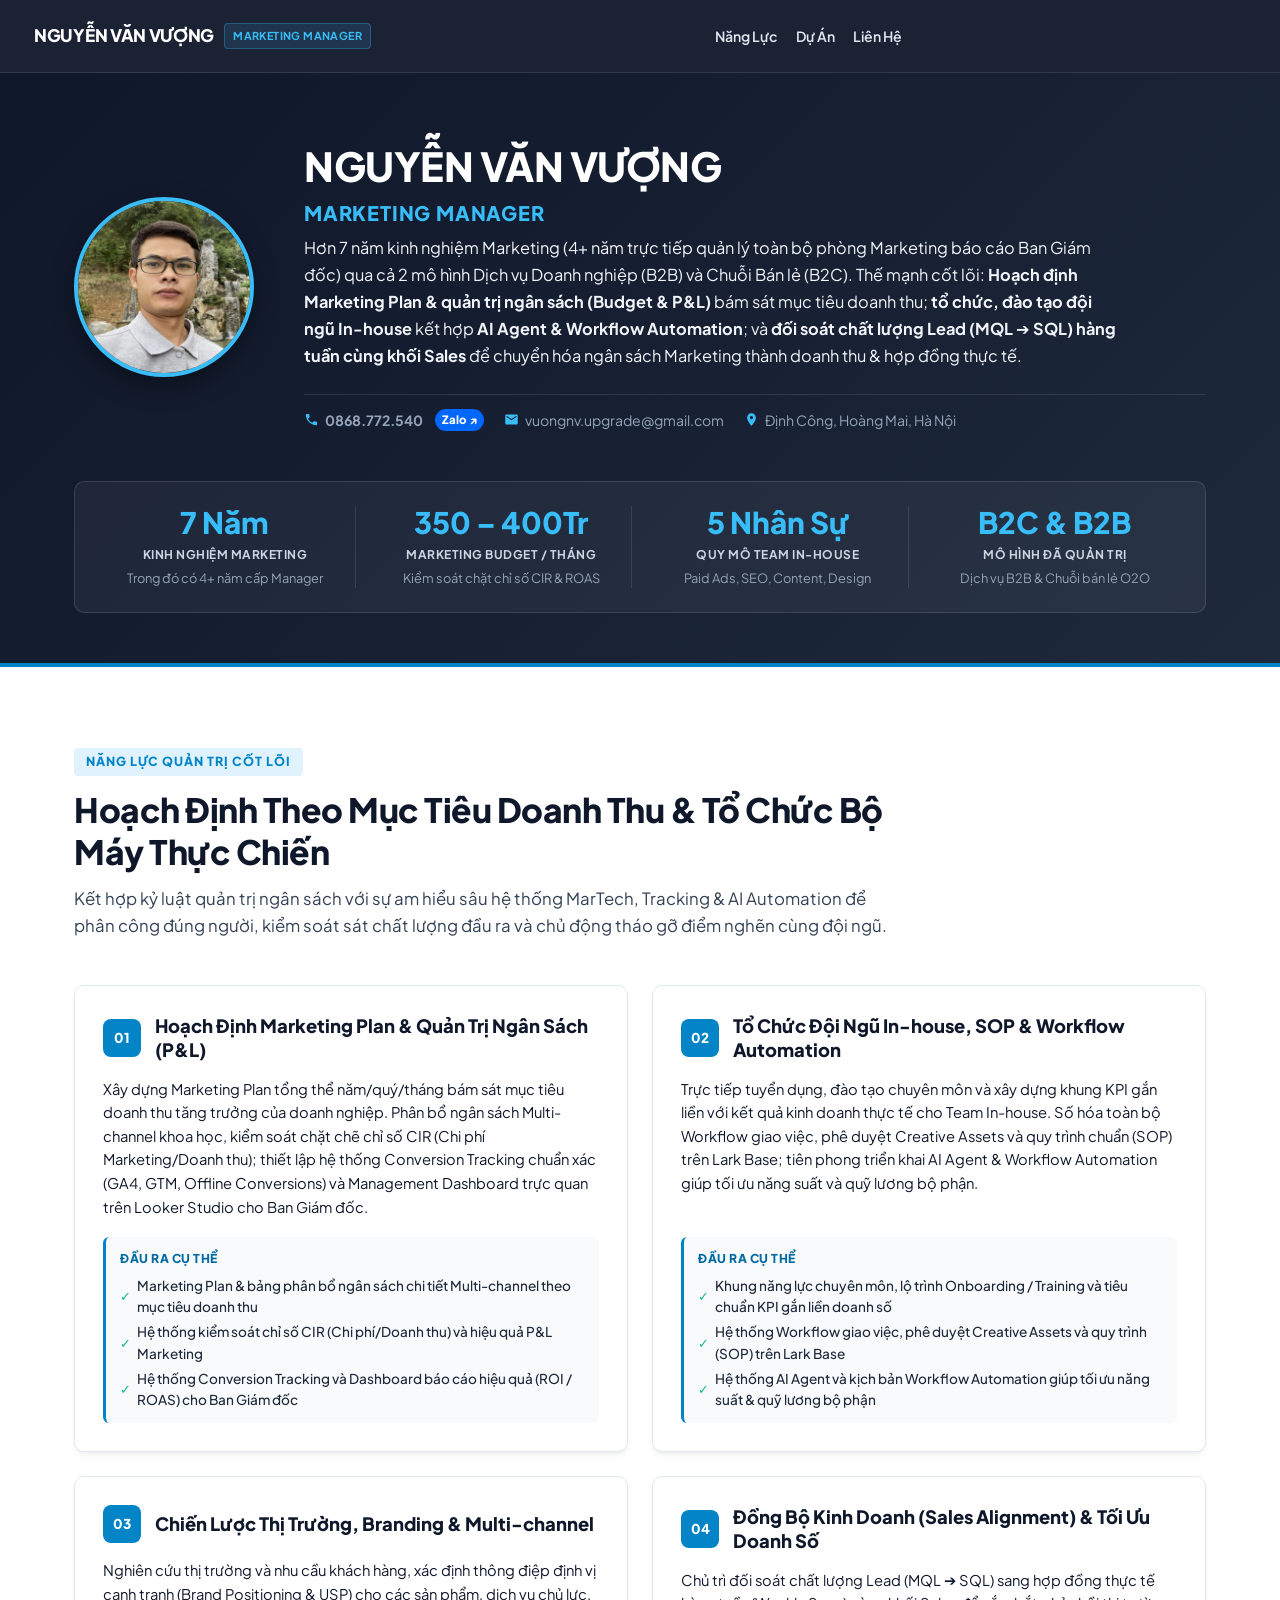
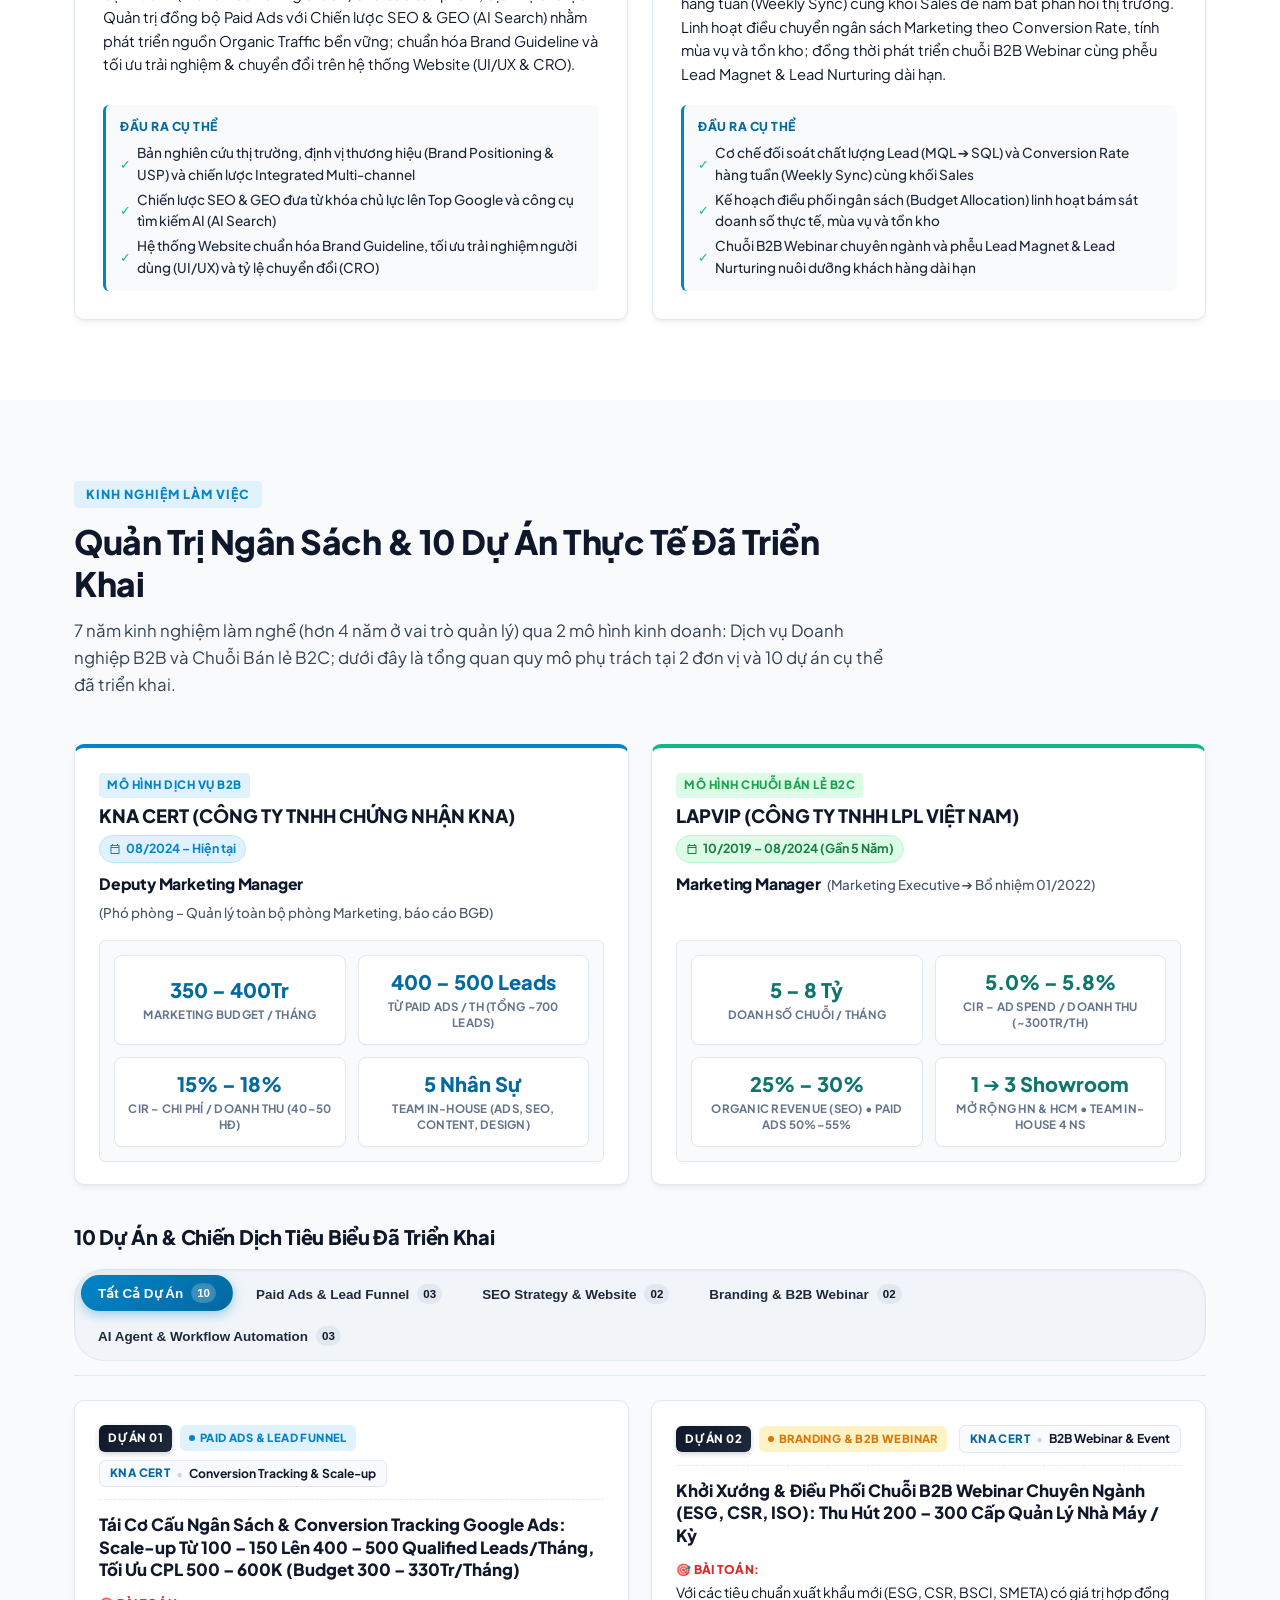
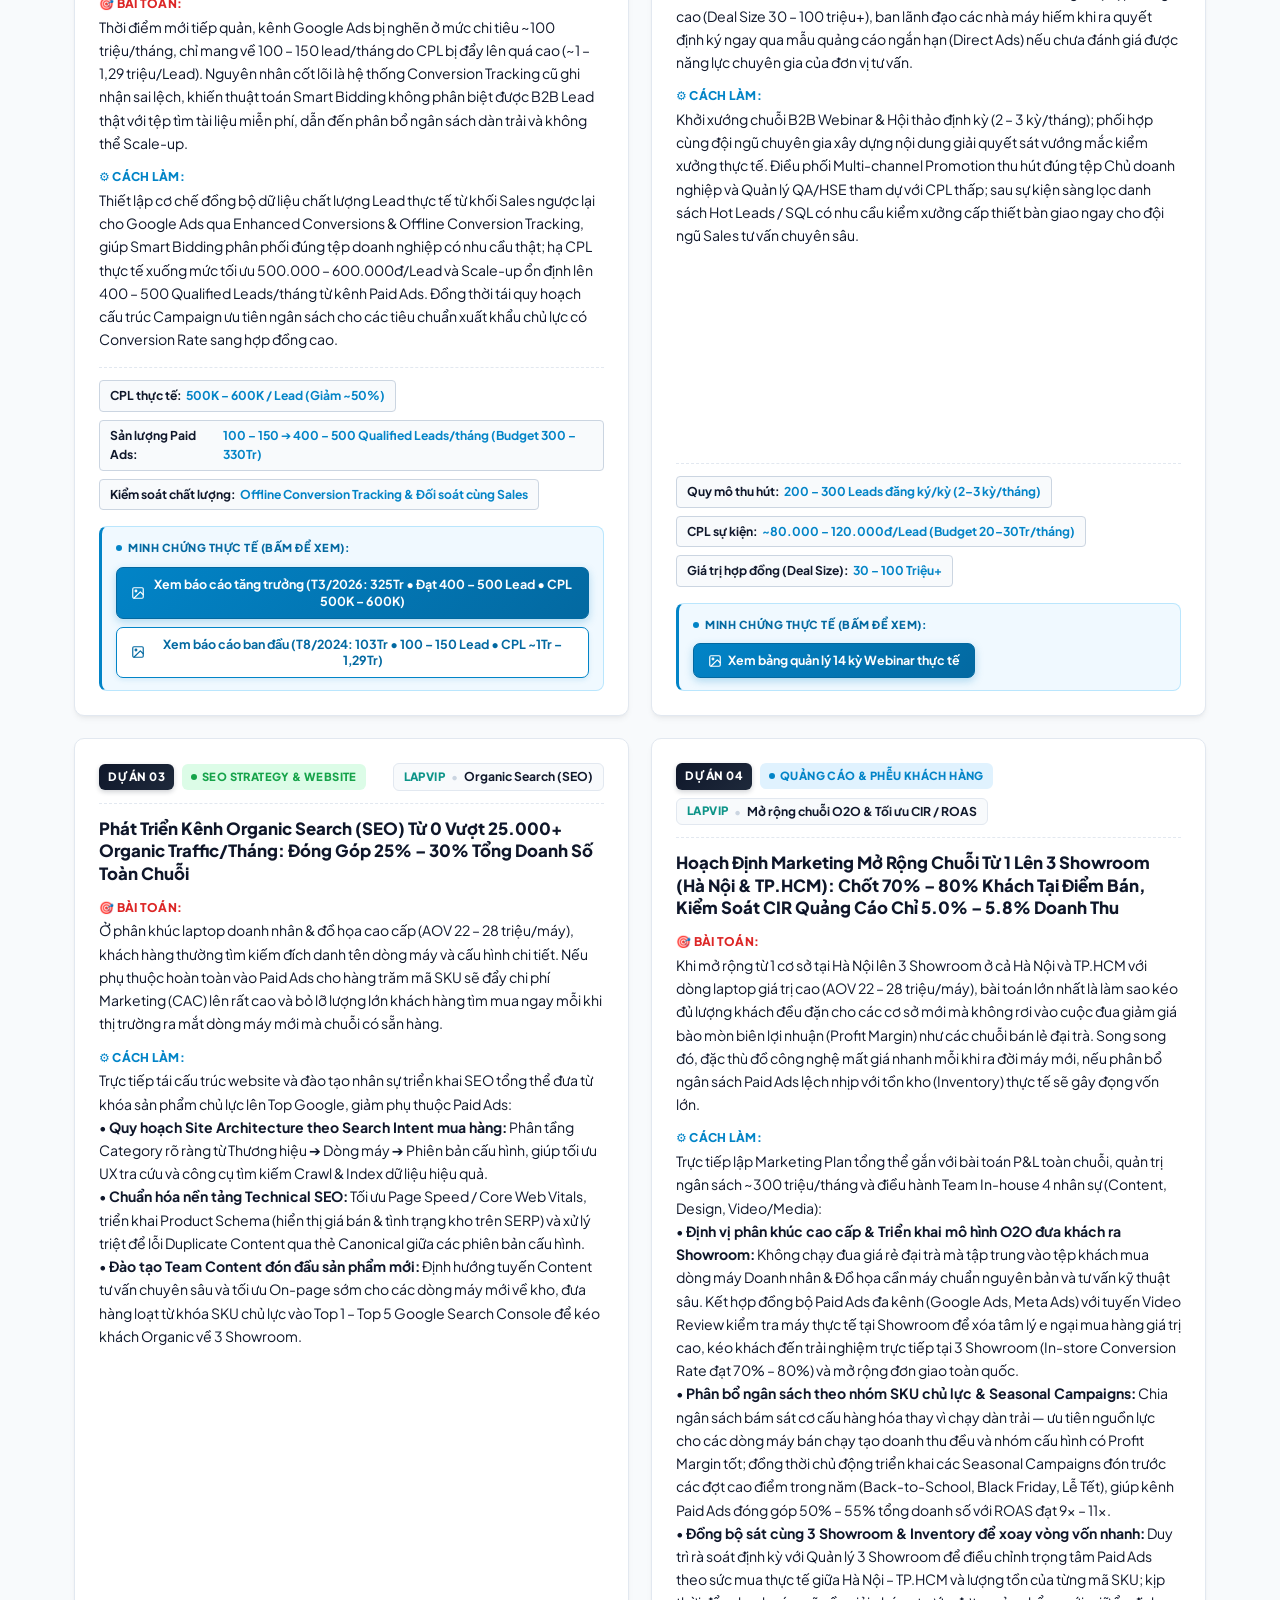
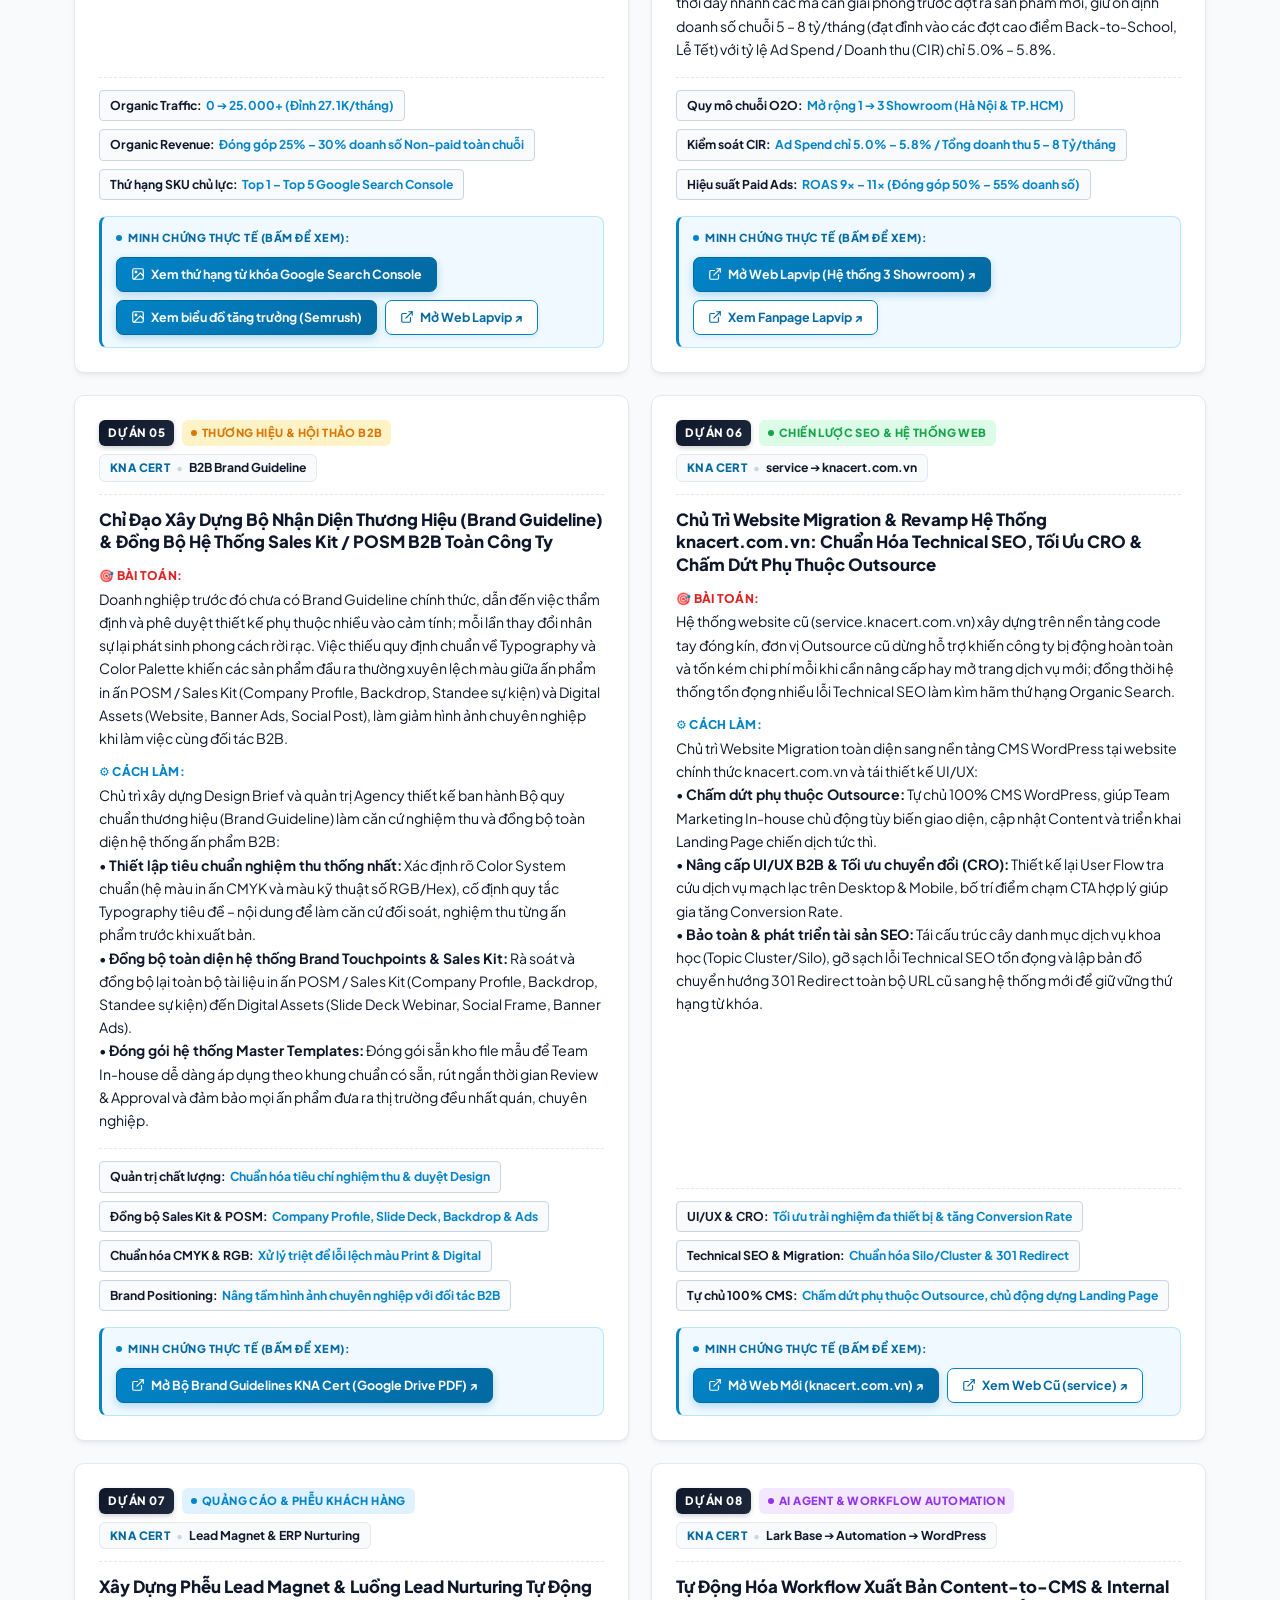
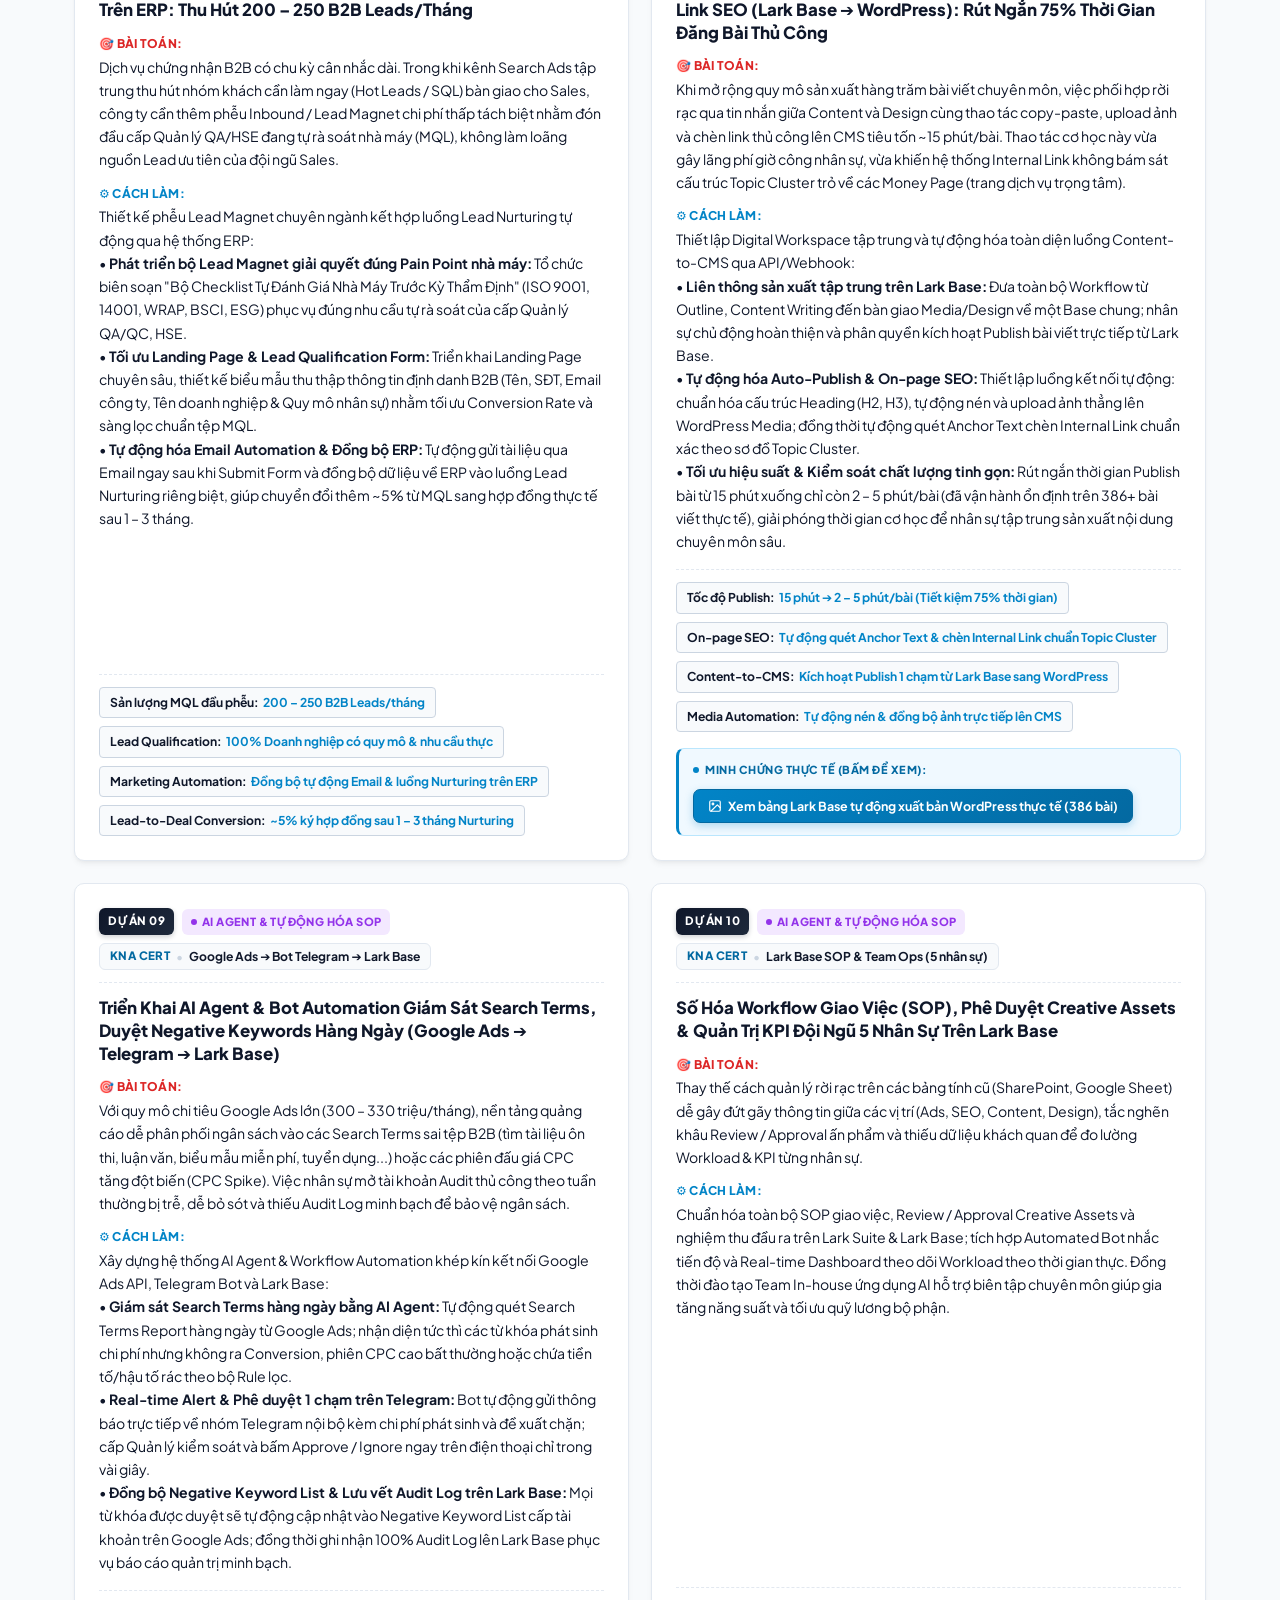
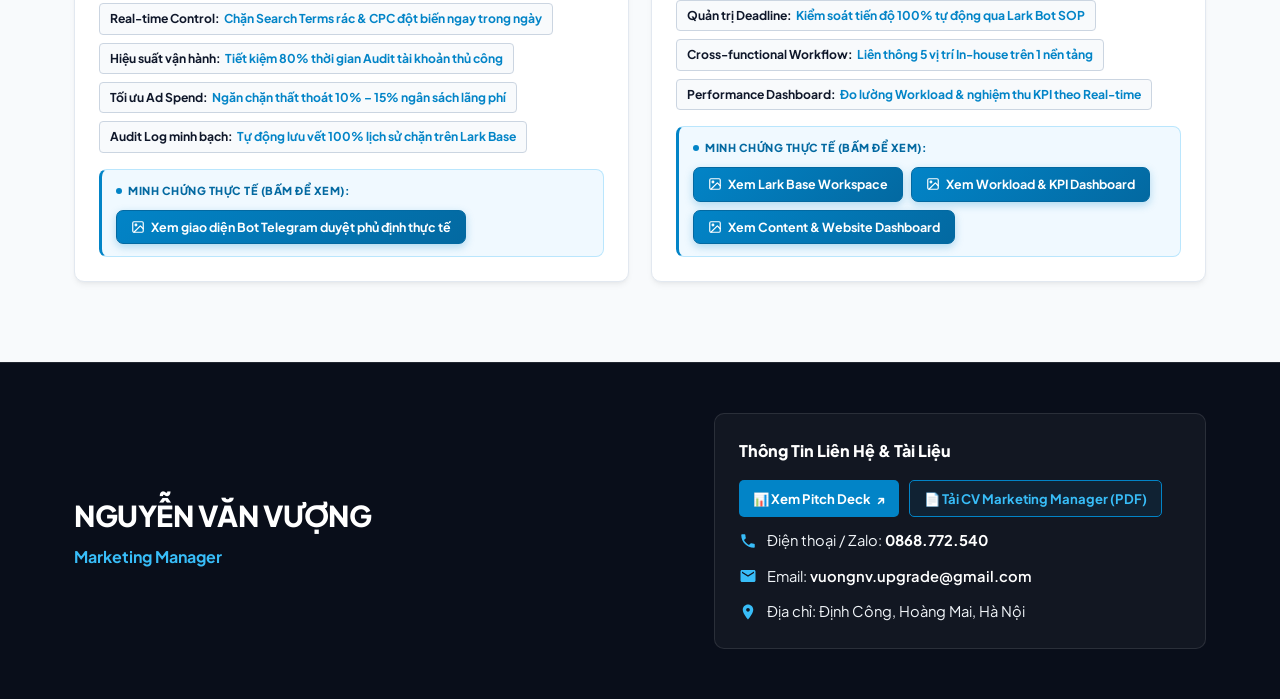
==== commit a516791e: "feat: nang cap nut bam minh chung thuc te noi bat 3D va tach biet ro rang tren toan bo portfolio" ====
--- a/index.html
+++ b/index.html
@@ -676,15 +676,17 @@
 
                             <div class="project-proof-row"> 
+                                <div class="proof-row-label">Minh chứng thực tế (Bấm để xem):</div>+
                                 <button type="button" class="proj-proof-btn" data-lightbox-src="assets/google-ads-kna-after.png" data-lightbox-caption="Báo cáo Google Ads KNA Cert sau tối ưu (Tháng 3/2026): Chi tiêu 325 Tr đ, mang lại 400 – 500 lead chất lượng cao đã đối soát cùng Sales, chi phí lead thực tế tối ưu 500.000 – 600.000 đ"> 
-                                    🖼 Xem báo cáo tăng trưởng (T3/2026: 325Tr • Đạt 400 – 500 Lead chuẩn • CPL 500K – 600K)+                                    <svg viewBox="0 0 24 24" fill="none" stroke="currentColor" stroke-width="2" stroke-linecap="round" stroke-linejoin="round"><rect x="3" y="3" width="18" height="18" rx="2" ry="2"/><circle cx="8.5" cy="8.5" r="1.5"/><polyline points="21 15 16 10 5 21"/></svg> <span>Xem báo cáo tăng trưởng (T3/2026: 325Tr • Đạt 400 – 500 Lead • CPL 500K – 600K)</span> 
                                 </button> 
-                                <button type="button" class="proj-proof-btn" data-lightbox-src="assets/google-ads-kna-before.png" data-lightbox-caption="Báo cáo Google Ads KNA Cert thời điểm tiếp quản (Tháng 8/2024): Chi tiêu 103 Tr đ, chỉ đạt 100 – 150 lead/tháng, CPL bị đẩy lên ~1 – 1,29 Tr đ" style="background:#f8fafc; border-color:#cbd5e1; color:#334155; font-weight:600;">-
-                                    🖼 Xem báo cáo ban đầu (T8/2024: 103Tr • 100 – 150 Lead • CPL ~1Tr – 1,29Tr)+                                <button type="button" class="proj-proof-btn secondary" data-lightbox-src="assets/google-ads-kna-before.png" data-lightbox-caption="Báo cáo Google Ads KNA Cert thời điểm tiếp quản (Tháng 8/2024): Chi tiêu 103 Tr đ, chỉ đạt 100 – 150 lead/tháng, CPL bị đẩy lên ~1 – 1,29 Tr đ">+
+                                    <svg viewBox="0 0 24 24" fill="none" stroke="currentColor" stroke-width="2" stroke-linecap="round" stroke-linejoin="round"><rect x="3" y="3" width="18" height="18" rx="2" ry="2"/><circle cx="8.5" cy="8.5" r="1.5"/><polyline points="21 15 16 10 5 21"/></svg> <span>Xem báo cáo ban đầu (T8/2024: 103Tr • 100 – 150 Lead • CPL ~1Tr – 1,29Tr)</span> 
                                 </button> 
@@ -764,9 +766,11 @@
 
                                                 <div class="project-proof-row"> 
+                                                    <div class="proof-row-label">Minh chứng thực tế (Bấm để xem):</div>+
                                                     <button type="button" class="proj-proof-btn" data-lightbox-src="assets/lark-workspace-webinar.png" data-lightbox-caption="Bảng quản lý 14 kỳ Webinar B2B thực tế trên Lark Base (Webinar Master)"> 
-                                                        🖼 Xem bảng quản lý 14 kỳ Webinar thực tế+                                                        <svg viewBox="0 0 24 24" fill="none" stroke="currentColor" stroke-width="2" stroke-linecap="round" stroke-linejoin="round"><rect x="3" y="3" width="18" height="18" rx="2" ry="2"/><circle cx="8.5" cy="8.5" r="1.5"/><polyline points="21 15 16 10 5 21"/></svg> <span>Xem bảng quản lý 14 kỳ Webinar thực tế</span> 
                                                     </button> 
@@ -852,21 +856,23 @@
 
                                                 <div class="project-proof-row"> 
+                                                    <div class="proof-row-label">Minh chứng thực tế (Bấm để xem):</div>+
                                                     <button type="button" class="proj-proof-btn" data-lightbox-src="assets/seo-lapvip-gsc.png" data-lightbox-caption="Báo cáo Google Search Console lapvip.vn: Thứ hạng Top 1 Brand Lapvip (9.3K clicks, CTR 74.8%) và Top 1 – Top 5 các dòng máy chủ lực (Razer Blade, Dell Precision, Samsung, Lenovo)"> 
-                                                        🖼 Xem thứ hạng từ khóa Google Search Console+                                                        <svg viewBox="0 0 24 24" fill="none" stroke="currentColor" stroke-width="2" stroke-linecap="round" stroke-linejoin="round"><rect x="3" y="3" width="18" height="18" rx="2" ry="2"/><circle cx="8.5" cy="8.5" r="1.5"/><polyline points="21 15 16 10 5 21"/></svg> <span>Xem thứ hạng từ khóa Google Search Console</span> 
                                                     </button> 
                                                     <button type="button" class="proj-proof-btn" data-lightbox-src="assets/seo-lapvip-semrush.png" data-lightbox-caption="Báo cáo Semrush All-time lapvip.vn: Tăng trưởng Organic Traffic từ số 0 lên đỉnh ~27.1K/tháng, 5.700+ từ khóa tự nhiên và 151 lượt trích dẫn AI Search"> 
-                                                        🖼 Xem biểu đồ tăng trưởng (Semrush)+                                                        <svg viewBox="0 0 24 24" fill="none" stroke="currentColor" stroke-width="2" stroke-linecap="round" stroke-linejoin="round"><rect x="3" y="3" width="18" height="18" rx="2" ry="2"/><circle cx="8.5" cy="8.5" r="1.5"/><polyline points="21 15 16 10 5 21"/></svg> <span>Xem biểu đồ tăng trưởng (Semrush)</span> 
                                                     </button> 
-                                                    <a href="https://lapvip.vn/" target="_blank" rel="noopener" class="proj-proof-btn">-
-                                                        🌐 Mở Web Lapvip ↗+                                                    <a href="https://lapvip.vn/" target="_blank" rel="noopener" class="proj-proof-btn secondary">+
+                                                        <svg viewBox="0 0 24 24" fill="none" stroke="currentColor" stroke-width="2" stroke-linecap="round" stroke-linejoin="round"><path d="M18 13v6a2 2 0 0 1-2 2H5a2 2 0 0 1-2-2V8a2 2 0 0 1 2-2h6"/><polyline points="15 3 21 3 21 9"/><line x1="10" y1="14" x2="21" y2="3"/></svg> <span>Mở Web Lapvip ↗</span> 
                                                     </a> 
@@ -950,15 +956,17 @@
 
                             <div class="project-proof-row"> 
+                                <div class="proof-row-label">Minh chứng thực tế (Bấm để xem):</div>+
                                 <a href="https://lapvip.vn/" target="_blank" rel="noopener" class="proj-proof-btn"> 
-                                    🌐 Mở Web Lapvip (Hệ thống 3 Showroom) ↗+                                    <svg viewBox="0 0 24 24" fill="none" stroke="currentColor" stroke-width="2" stroke-linecap="round" stroke-linejoin="round"><path d="M18 13v6a2 2 0 0 1-2 2H5a2 2 0 0 1-2-2V8a2 2 0 0 1 2-2h6"/><polyline points="15 3 21 3 21 9"/><line x1="10" y1="14" x2="21" y2="3"/></svg> <span>Mở Web Lapvip (Hệ thống 3 Showroom) ↗</span> 
                                 </a> 
-                                <a href="https://www.facebook.com/lapvip.vn" target="_blank" rel="noopener" class="proj-proof-btn" style="background:#f8fafc; border-color:#cbd5e1; color:#334155; font-weight:600;">-
-                                    📘 Xem Fanpage Lapvip ↗+                                <a href="https://www.facebook.com/lapvip.vn" target="_blank" rel="noopener" class="proj-proof-btn secondary">+
+                                    <svg viewBox="0 0 24 24" fill="none" stroke="currentColor" stroke-width="2" stroke-linecap="round" stroke-linejoin="round"><path d="M18 13v6a2 2 0 0 1-2 2H5a2 2 0 0 1-2-2V8a2 2 0 0 1 2-2h6"/><polyline points="15 3 21 3 21 9"/><line x1="10" y1="14" x2="21" y2="3"/></svg> <span>Xem Fanpage Lapvip ↗</span> 
                                 </a> 
@@ -1044,9 +1052,11 @@
 
                                                 <div class="project-proof-row"> 
+                                                    <div class="proof-row-label">Minh chứng thực tế (Bấm để xem):</div>+
                                                     <a href="https://drive.google.com/file/d/1i758-ZRrPiaOScOJ_0ER_gYrpDM1UXJw/view?usp=sharing" target="_blank" rel="noopener" class="proj-proof-btn"> 
-                                                        📘 Mở Bộ Brand Guidelines KNA Cert (Google Drive PDF) ↗+                                                        <svg viewBox="0 0 24 24" fill="none" stroke="currentColor" stroke-width="2" stroke-linecap="round" stroke-linejoin="round"><path d="M18 13v6a2 2 0 0 1-2 2H5a2 2 0 0 1-2-2V8a2 2 0 0 1 2-2h6"/><polyline points="15 3 21 3 21 9"/><line x1="10" y1="14" x2="21" y2="3"/></svg> <span>Mở Bộ Brand Guidelines KNA Cert (Google Drive PDF) ↗</span> 
                                                     </a> 
@@ -1132,15 +1142,17 @@
 
                             <div class="project-proof-row"> 
+                                <div class="proof-row-label">Minh chứng thực tế (Bấm để xem):</div>+
                                 <a href="https://knacert.com.vn/" target="_blank" rel="noopener" class="proj-proof-btn"> 
-                                    🌐 Mở Web Mới (knacert.com.vn) ↗+                                    <svg viewBox="0 0 24 24" fill="none" stroke="currentColor" stroke-width="2" stroke-linecap="round" stroke-linejoin="round"><path d="M18 13v6a2 2 0 0 1-2 2H5a2 2 0 0 1-2-2V8a2 2 0 0 1 2-2h6"/><polyline points="15 3 21 3 21 9"/><line x1="10" y1="14" x2="21" y2="3"/></svg> <span>Mở Web Mới (knacert.com.vn) ↗</span> 
                                 </a> 
-                                <a href="https://service.knacert.com.vn/" target="_blank" rel="noopener" class="proj-proof-btn" style="background:#f8fafc; border-color:#cbd5e1; color:#334155; font-weight:600;">-
-                                    🌐 Xem Web Cũ (service) ↗+                                <a href="https://service.knacert.com.vn/" target="_blank" rel="noopener" class="proj-proof-btn secondary">+
+                                    <svg viewBox="0 0 24 24" fill="none" stroke="currentColor" stroke-width="2" stroke-linecap="round" stroke-linejoin="round"><path d="M18 13v6a2 2 0 0 1-2 2H5a2 2 0 0 1-2-2V8a2 2 0 0 1 2-2h6"/><polyline points="15 3 21 3 21 9"/><line x1="10" y1="14" x2="21" y2="3"/></svg> <span>Xem Web Cũ (service) ↗</span> 
                                 </a> 
@@ -1304,9 +1316,11 @@
 
                                                 <div class="project-proof-row"> 
+                                                    <div class="proof-row-label">Minh chứng thực tế (Bấm để xem):</div>+
                                                     <button type="button" class="proj-proof-btn" data-lightbox-src="assets/lark-base-wordpress-cms.png" data-lightbox-caption="Bảng quản lý 386 bài viết trên Lark Base tích hợp các nút bấm tự động hóa xuất bản trực tiếp lên WordPress (Kiểm tra thử, Đăng bản nháp, Xác nhận Publish)"> 
-                                                        🖼 Xem bảng Lark Base tự động xuất bản WordPress thực tế (386 bài)+                                                        <svg viewBox="0 0 24 24" fill="none" stroke="currentColor" stroke-width="2" stroke-linecap="round" stroke-linejoin="round"><rect x="3" y="3" width="18" height="18" rx="2" ry="2"/><circle cx="8.5" cy="8.5" r="1.5"/><polyline points="21 15 16 10 5 21"/></svg> <span>Xem bảng Lark Base tự động xuất bản WordPress thực tế (386 bài)</span> 
                                                     </button> 
@@ -1394,9 +1408,11 @@
 
                             <div class="project-proof-row"> 
+                                <div class="proof-row-label">Minh chứng thực tế (Bấm để xem):</div>+
                                 <button type="button" class="proj-proof-btn" data-lightbox-src="assets/telegram-bot-negative-keywords.png" data-lightbox-caption="Giao diện Bot Telegram tự động bắt các phiên đấu giá CPC đột biến (150K–180K/click không chuyển đổi) trên landing page chạy Ads và duyệt phủ định 1 chạm, giúp giữ CPC bình quân toàn tài khoản ở mức tối ưu ~13.400 đ"> 
-                                    🖼 Xem giao diện Bot Telegram duyệt phủ định thực tế+                                    <svg viewBox="0 0 24 24" fill="none" stroke="currentColor" stroke-width="2" stroke-linecap="round" stroke-linejoin="round"><rect x="3" y="3" width="18" height="18" rx="2" ry="2"/><circle cx="8.5" cy="8.5" r="1.5"/><polyline points="21 15 16 10 5 21"/></svg> <span>Xem giao diện Bot Telegram duyệt phủ định thực tế</span> 
                                 </button> 
@@ -1474,21 +1490,23 @@
 
                                                 <div class="project-proof-row"> 
+                                                    <div class="proof-row-label">Minh chứng thực tế (Bấm để xem):</div>+
                                                     <button type="button" class="proj-proof-btn" data-lightbox-src="assets/lark-workspace-webinar.png" data-lightbox-caption="Không gian quản lý chung 6 phân hệ Phòng Marketing trên Lark Base"> 
-                                                        🖼 Lark Base Workspace+                                                        <svg viewBox="0 0 24 24" fill="none" stroke="currentColor" stroke-width="2" stroke-linecap="round" stroke-linejoin="round"><rect x="3" y="3" width="18" height="18" rx="2" ry="2"/><circle cx="8.5" cy="8.5" r="1.5"/><polyline points="21 15 16 10 5 21"/></svg> <span>Xem Lark Base Workspace</span> 
                                                     </button> 
                                                     <button type="button" class="proj-proof-btn" data-lightbox-src="assets/lark-dashboard-tasks.png" data-lightbox-caption="Dashboard theo dõi khối lượng &amp; tiến độ đầu việc nhân sự trên Lark Base (114 Task)"> 
-                                                        🖼 Workload &amp; KPI Dashboard+                                                        <svg viewBox="0 0 24 24" fill="none" stroke="currentColor" stroke-width="2" stroke-linecap="round" stroke-linejoin="round"><rect x="3" y="3" width="18" height="18" rx="2" ry="2"/><circle cx="8.5" cy="8.5" r="1.5"/><polyline points="21 15 16 10 5 21"/></svg> <span>Xem Workload &amp; KPI Dashboard</span> 
                                                     </button> 
                                                     <button type="button" class="proj-proof-btn" data-lightbox-src="assets/lark-dashboard-website.png" data-lightbox-caption="Dashboard phối hợp nội dung &amp; hình ảnh Website trên Lark Base"> 
-                                                        🖼 Content &amp; Website Dashboard+                                                        <svg viewBox="0 0 24 24" fill="none" stroke="currentColor" stroke-width="2" stroke-linecap="round" stroke-linejoin="round"><rect x="3" y="3" width="18" height="18" rx="2" ry="2"/><circle cx="8.5" cy="8.5" r="1.5"/><polyline points="21 15 16 10 5 21"/></svg> <span>Xem Content &amp; Website Dashboard</span> 
                                                     </button> 
--- a/styles.css
+++ b/styles.css
@@ -2414,32 +2414,91 @@
 .project-proof-row {
     display: flex;
     flex-wrap: wrap;
+    align-items: center;
     gap: 8px;
-    margin-top: 10px;
-}
-
-.proj-proof-btn {
+    margin-top: 16px;
+    padding: 12px 14px;
     background: #f0f9ff;
     border: 1px solid #bae6fd;
+    border-left: 3px solid #0284c7;
+    border-radius: 8px;
+}
+
+.proof-row-label {
+    width: 100%;
+    font-size: 0.69rem;
+    font-weight: 800;
+    text-transform: uppercase;
+    letter-spacing: 0.5px;
     color: #0369a1;
-    border-radius: 6px;
-    padding: 5px 10px;
+    margin-bottom: 2px;
+    display: flex;
+    align-items: center;
+    gap: 6px;
+}
+
+.proof-row-label::before {
+    content: "";
+    display: inline-block;
+    width: 6px;
+    height: 6px;
+    border-radius: 50%;
+    background: #0284c7;
+}
+
+.proj-proof-btn {
+    background: linear-gradient(135deg, #0284c7 0%, #0369a1 100%);
+    border: 1px solid #0369a1;
+    color: #ffffff !important;
+    border-radius: 7px;
+    padding: 8px 14px;
     font-family: inherit;
-    font-size: 0.75rem;
+    font-size: 0.78rem;
     font-weight: 700;
     text-decoration: none;
     cursor: pointer;
     display: inline-flex;
     align-items: center;
-    gap: 5px;
-    transition: var(--transition);
+    gap: 6px;
+    box-shadow: 0 3px 8px rgba(2, 132, 199, 0.28);
+    transition: all 0.2s cubic-bezier(0.4, 0, 0.2, 1);
+    line-height: 1.35;
+    max-width: 100%;
+}
+
+.proj-proof-btn svg {
+    width: 14px;
+    height: 14px;
+    flex-shrink: 0;
+    pointer-events: none;
+    stroke: currentColor;
+}
+
+.proj-proof-btn span {
+    pointer-events: none;
 }
 
 .proj-proof-btn:hover {
-    background: var(--primary);
-    border-color: var(--primary);
-    color: #ffffff;
-    transform: translateY(-1px);
+    background: linear-gradient(135deg, #0369a1 0%, #075985 100%);
+    border-color: #075985;
+    color: #ffffff !important;
+    transform: translateY(-2px);
+    box-shadow: 0 6px 14px rgba(2, 132, 199, 0.38);
+}
+
+.proj-proof-btn.secondary {
+    background: #ffffff;
+    border: 1.5px solid #0284c7;
+    color: #0369a1 !important;
+    box-shadow: 0 2px 5px rgba(2, 132, 199, 0.12);
+}
+
+.proj-proof-btn.secondary:hover {
+    background: #0284c7;
+    border-color: #0284c7;
+    color: #ffffff !important;
+    transform: translateY(-2px);
+    box-shadow: 0 6px 14px rgba(2, 132, 199, 0.32);
 }
 
 .gallery-card-preview.real-shot {
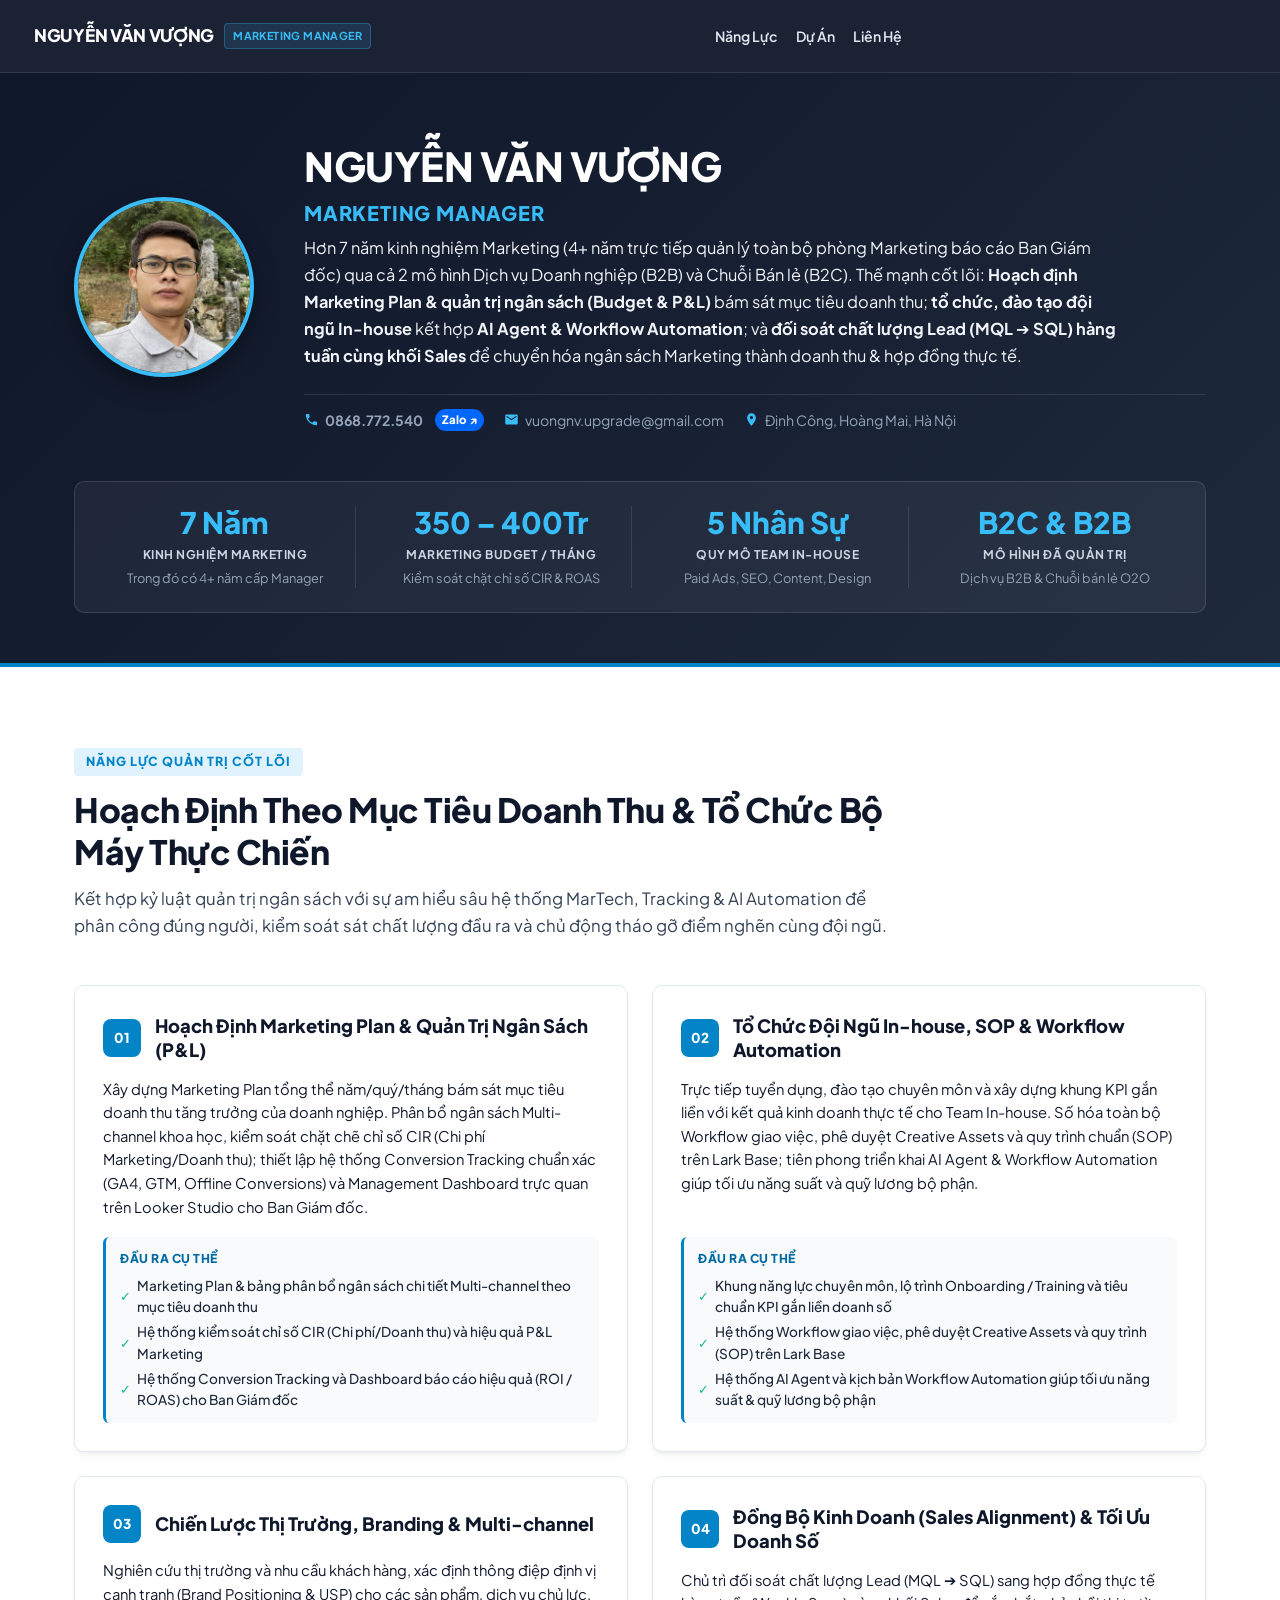
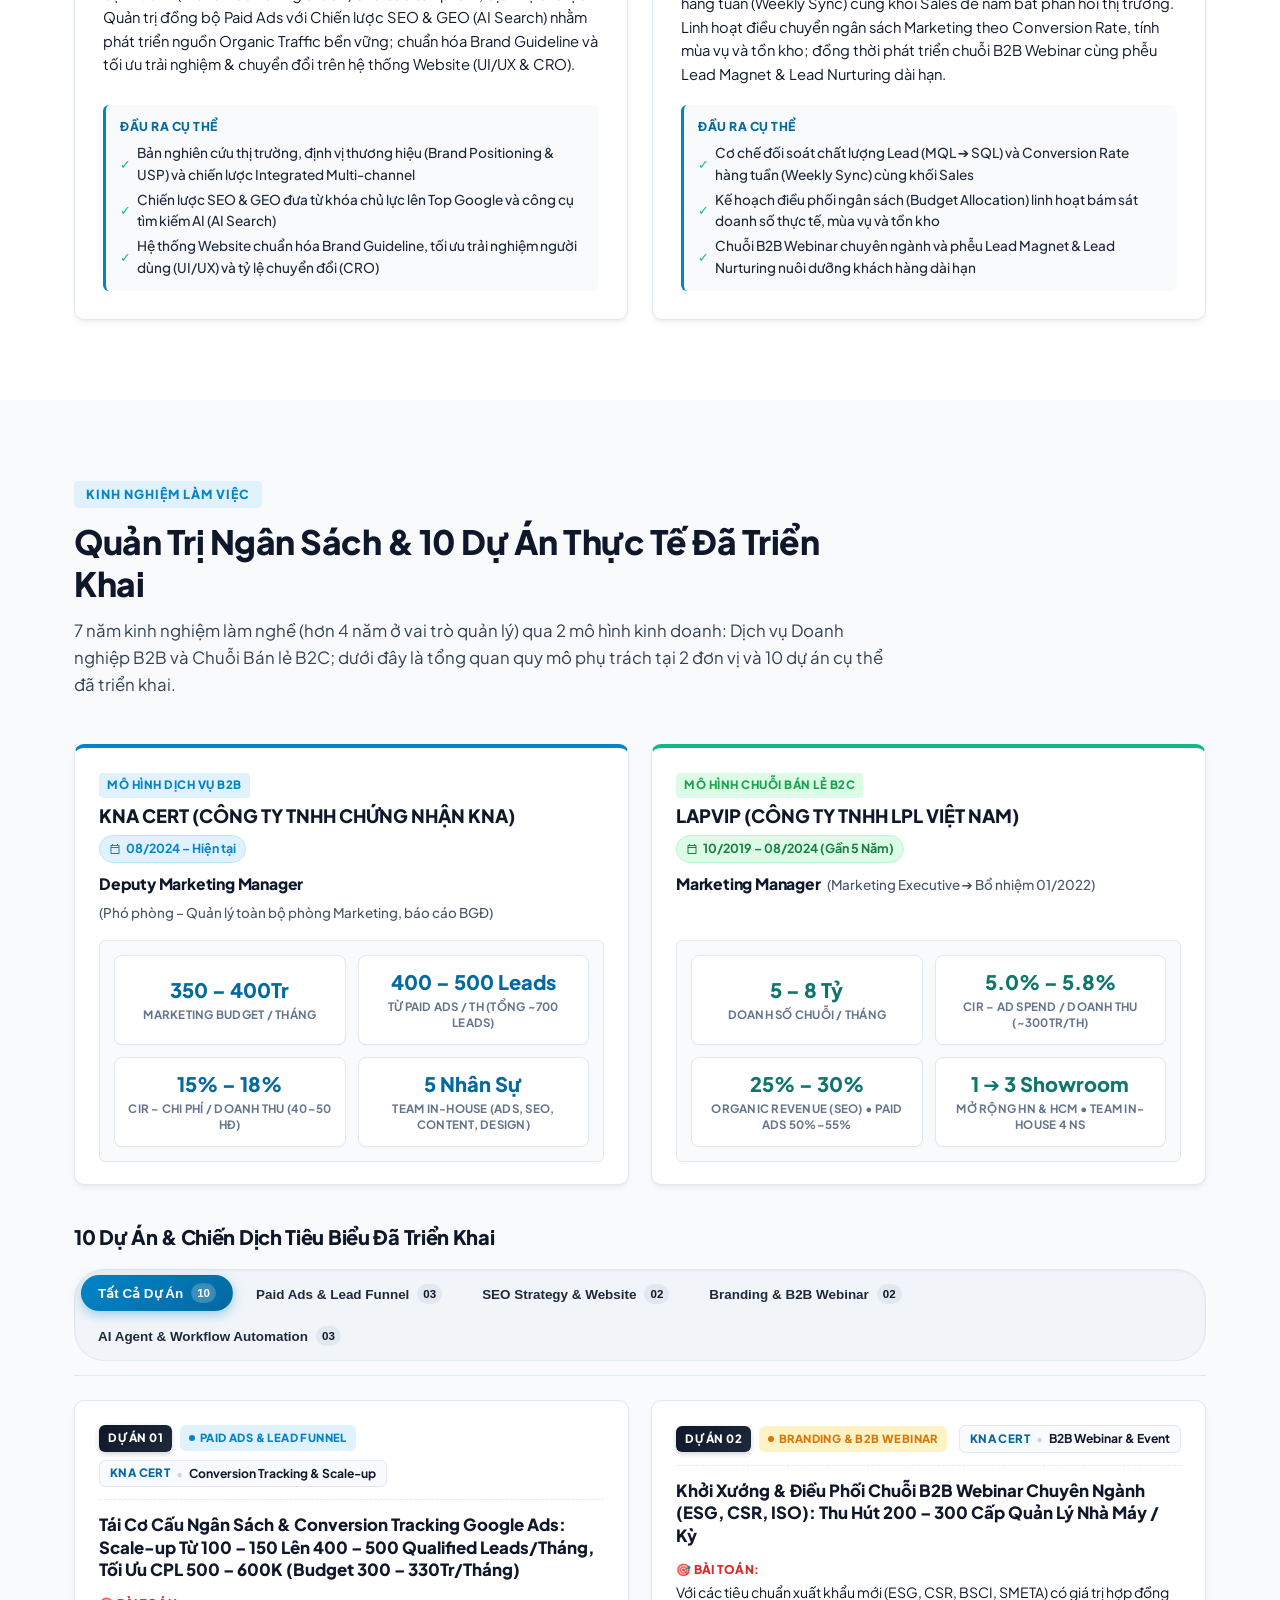
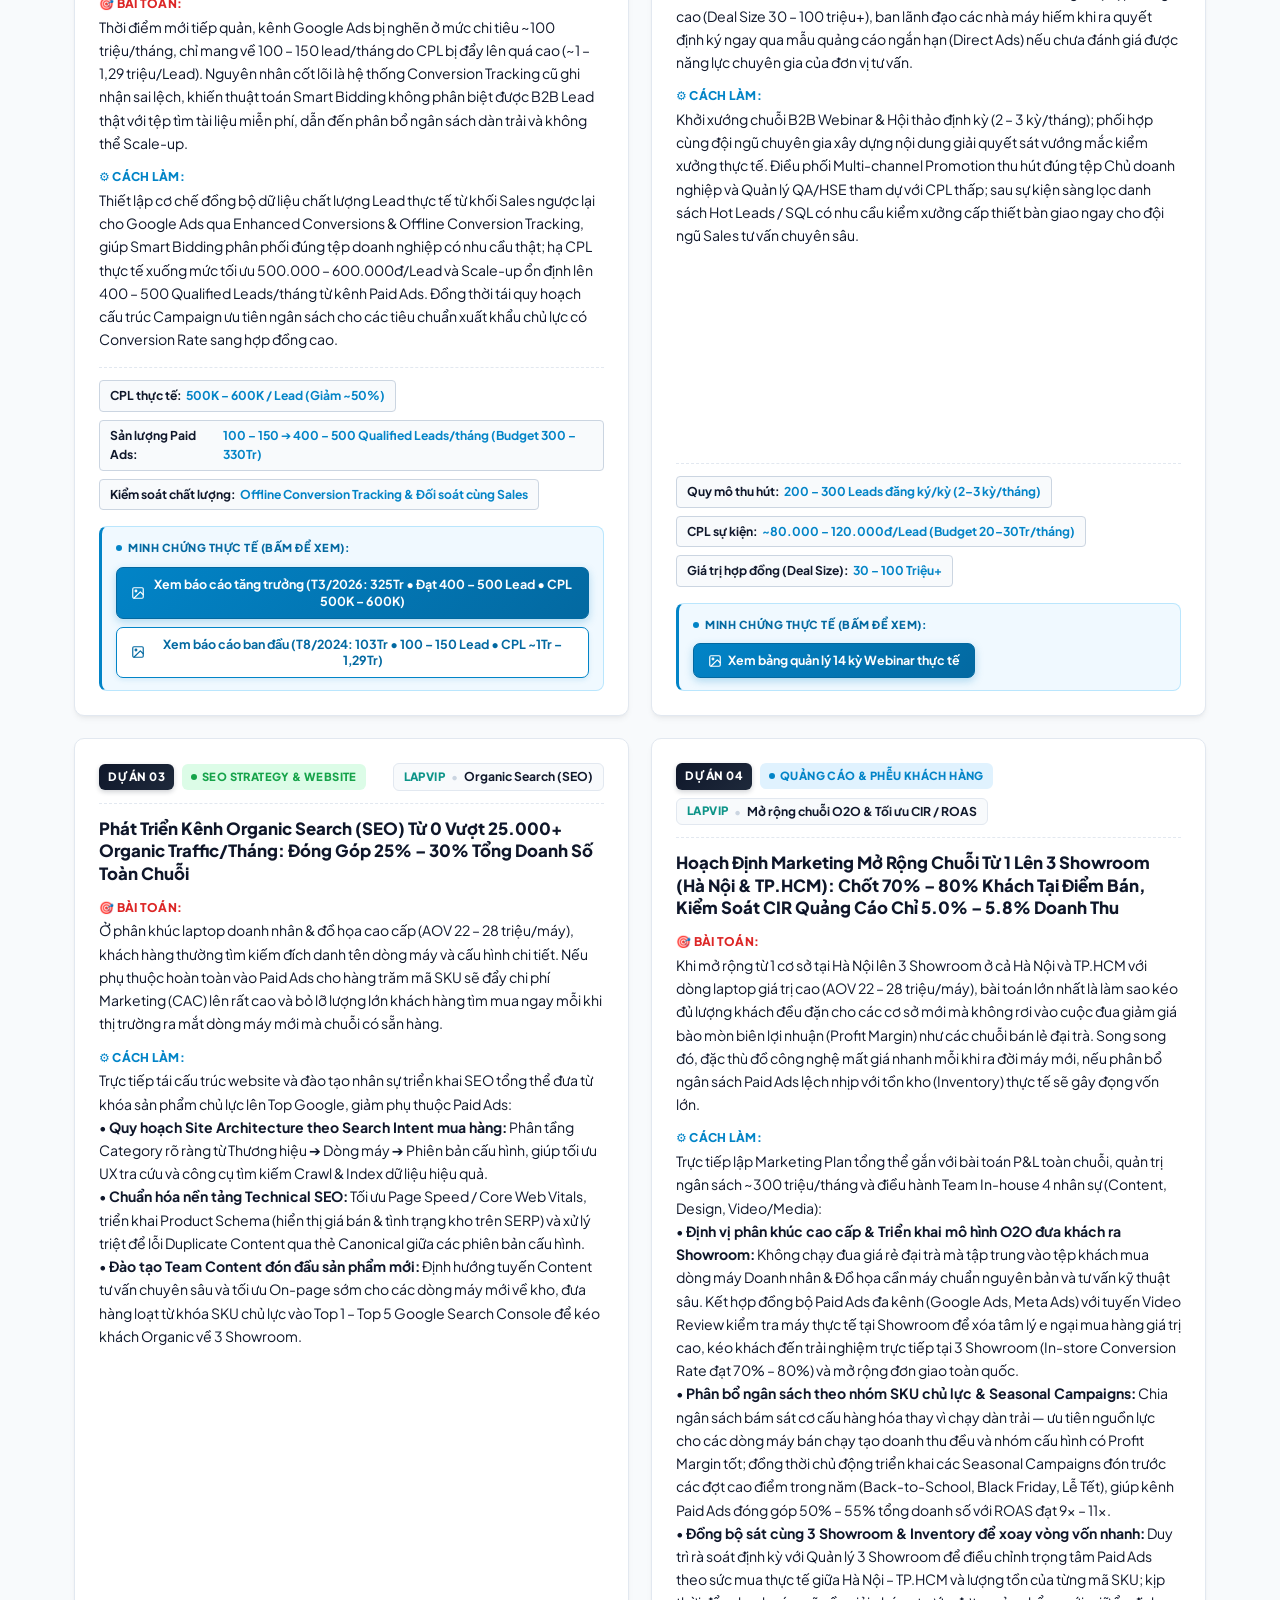
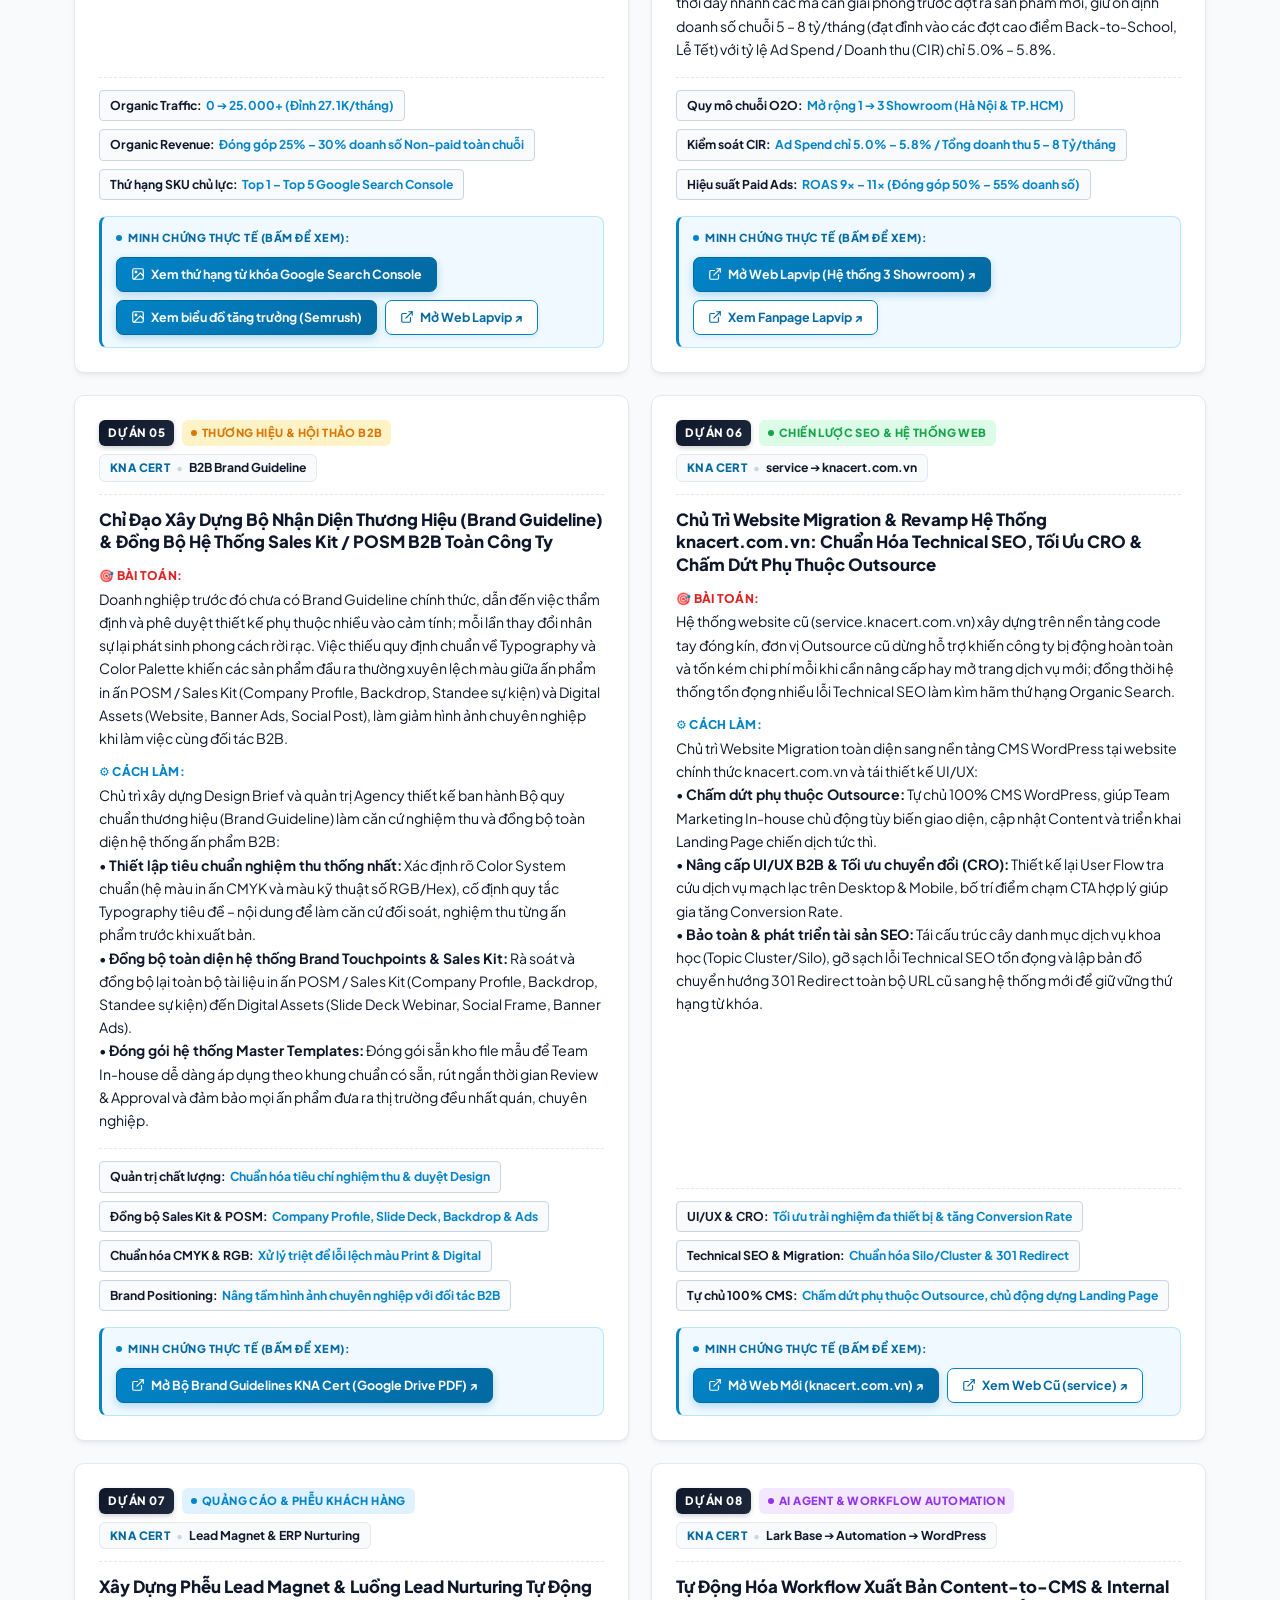
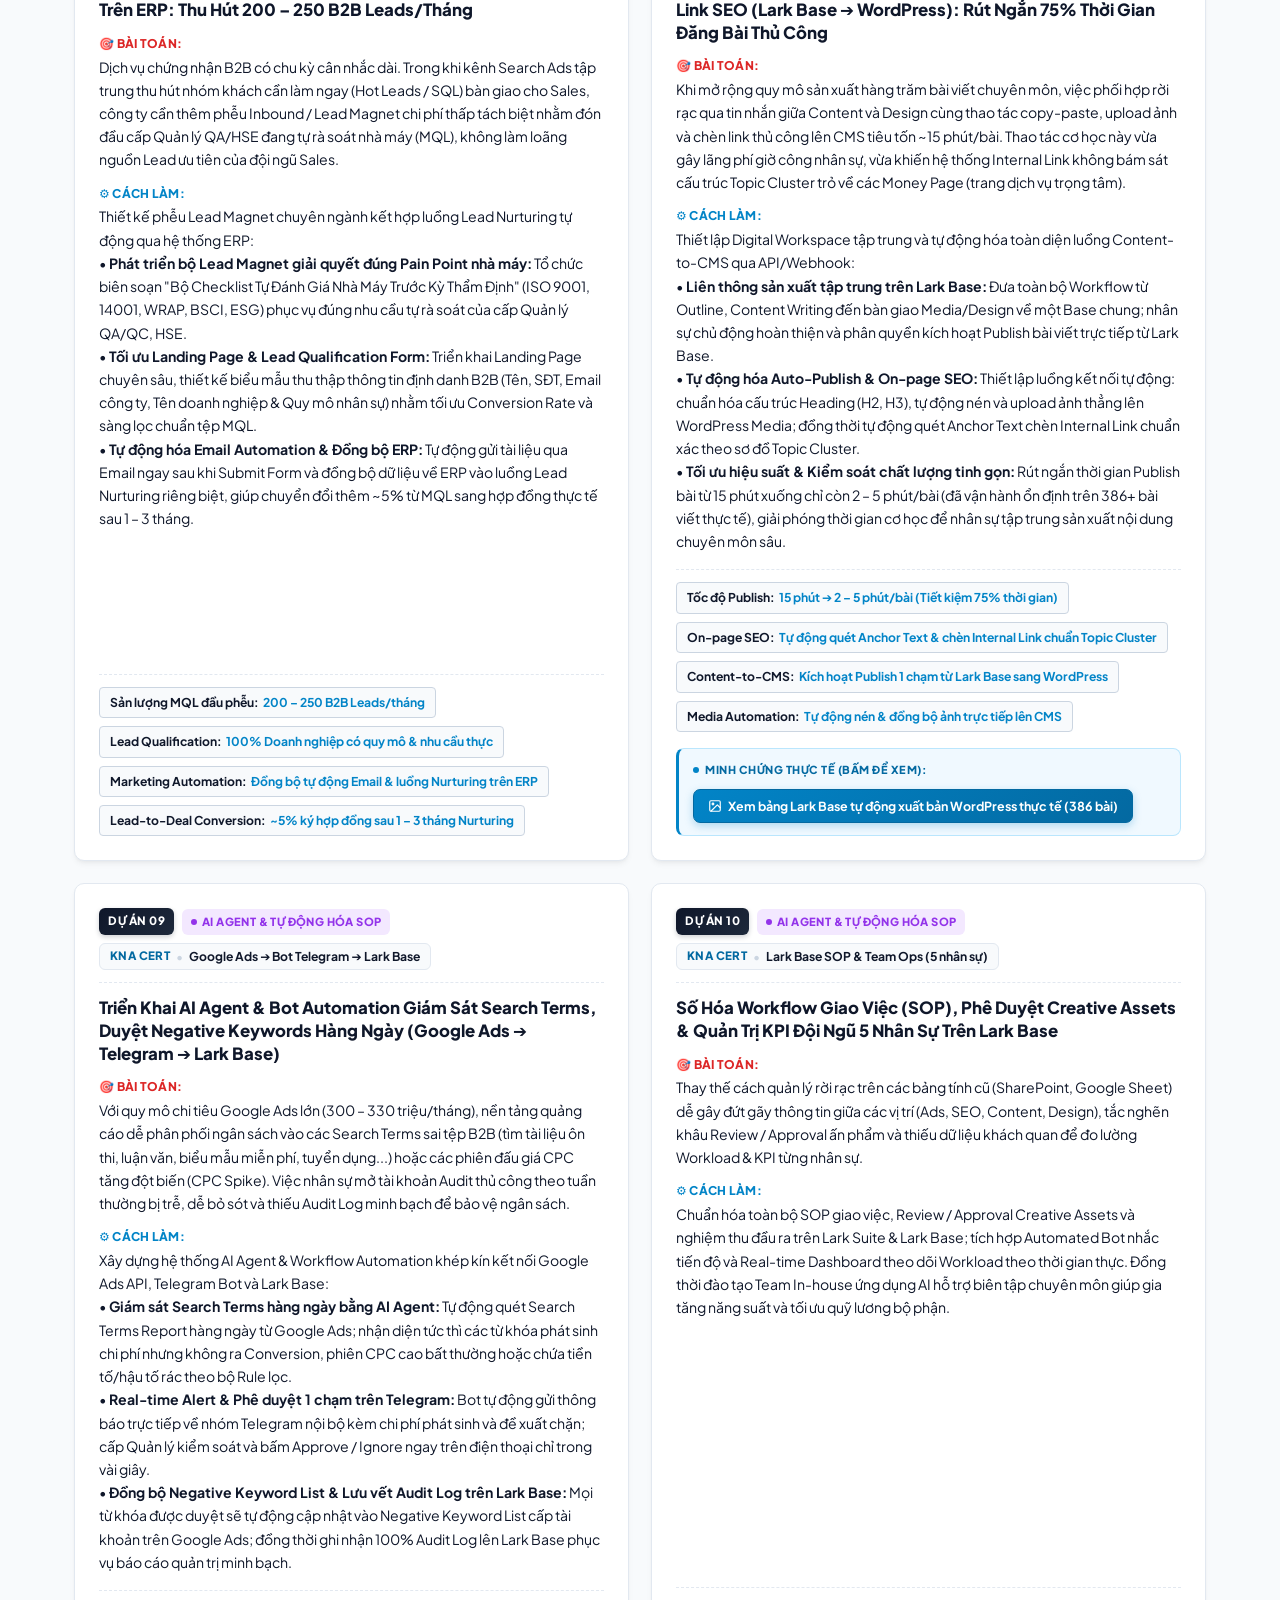
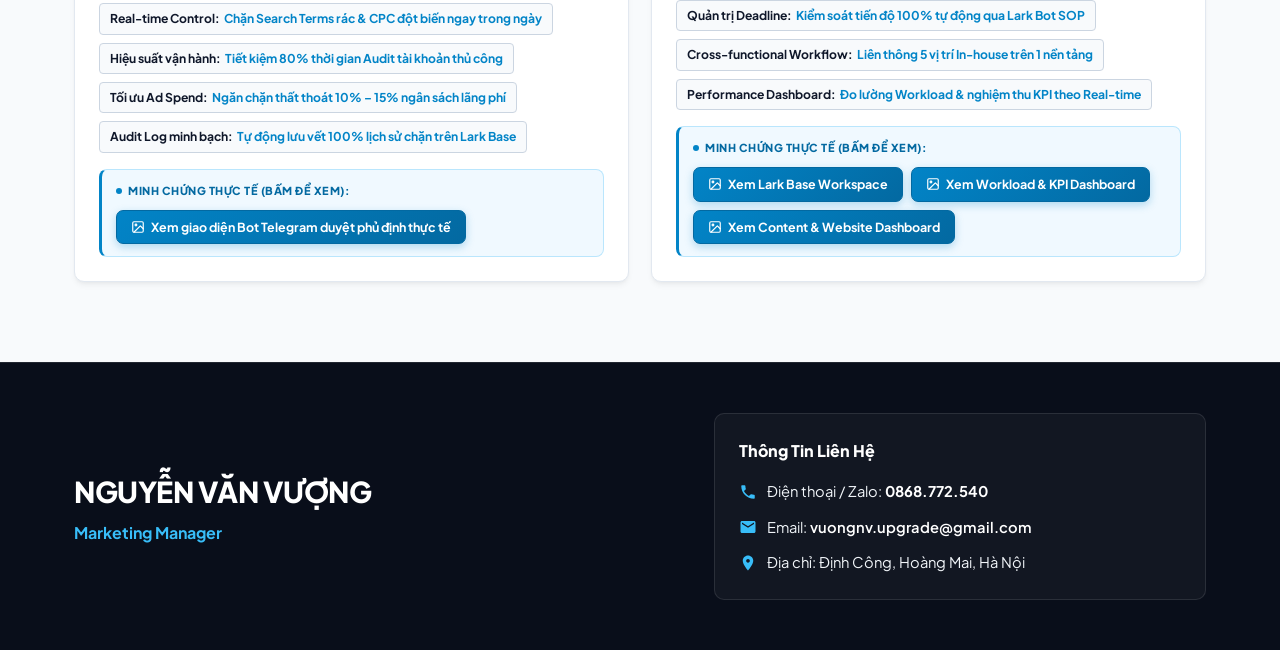
==== commit 119dfed0: "style: loai bo 2 nut tai lieu o footer va doi tieu de thanh Thong Tin Lien He" ====
--- a/index.html
+++ b/index.html
@@ -1552,23 +1552,7 @@
 
                 <div class="footer-contact-box"> 
-                    <div class="footer-contact-title">Thông Tin Liên Hệ &amp; Tài Liệu</div>-
-                    <div style="display:flex; gap:10px; margin-bottom:12px; flex-wrap:wrap;">-
-                        <a href="deck.html" target="_blank" style="display:inline-flex; align-items:center; gap:5px; background:#0284c7; color:#fff; text-decoration:none; padding:7px 14px; border-radius:5px; font-weight:700; font-size:0.82rem;">-
-                            <span>📊 Xem Pitch Deck</span> <span>↗</span>-
-                        </a>-
-                        <a href="assets/CV_Nguyen_Van_Vuong_Marketing_Manager.pdf" download style="display:inline-flex; align-items:center; gap:5px; background:rgba(2,132,199,0.1); border:1px solid #0284c7; color:#38bdf8; text-decoration:none; padding:7px 14px; border-radius:5px; font-weight:700; font-size:0.82rem;">-
-                            <span>📄 Tải CV Marketing Manager (PDF)</span>-
-                        </a>-
-                    </div>+                    <div class="footer-contact-title">Thông Tin Liên Hệ</div> 
                     <ul class="footer-contact-list"> 
